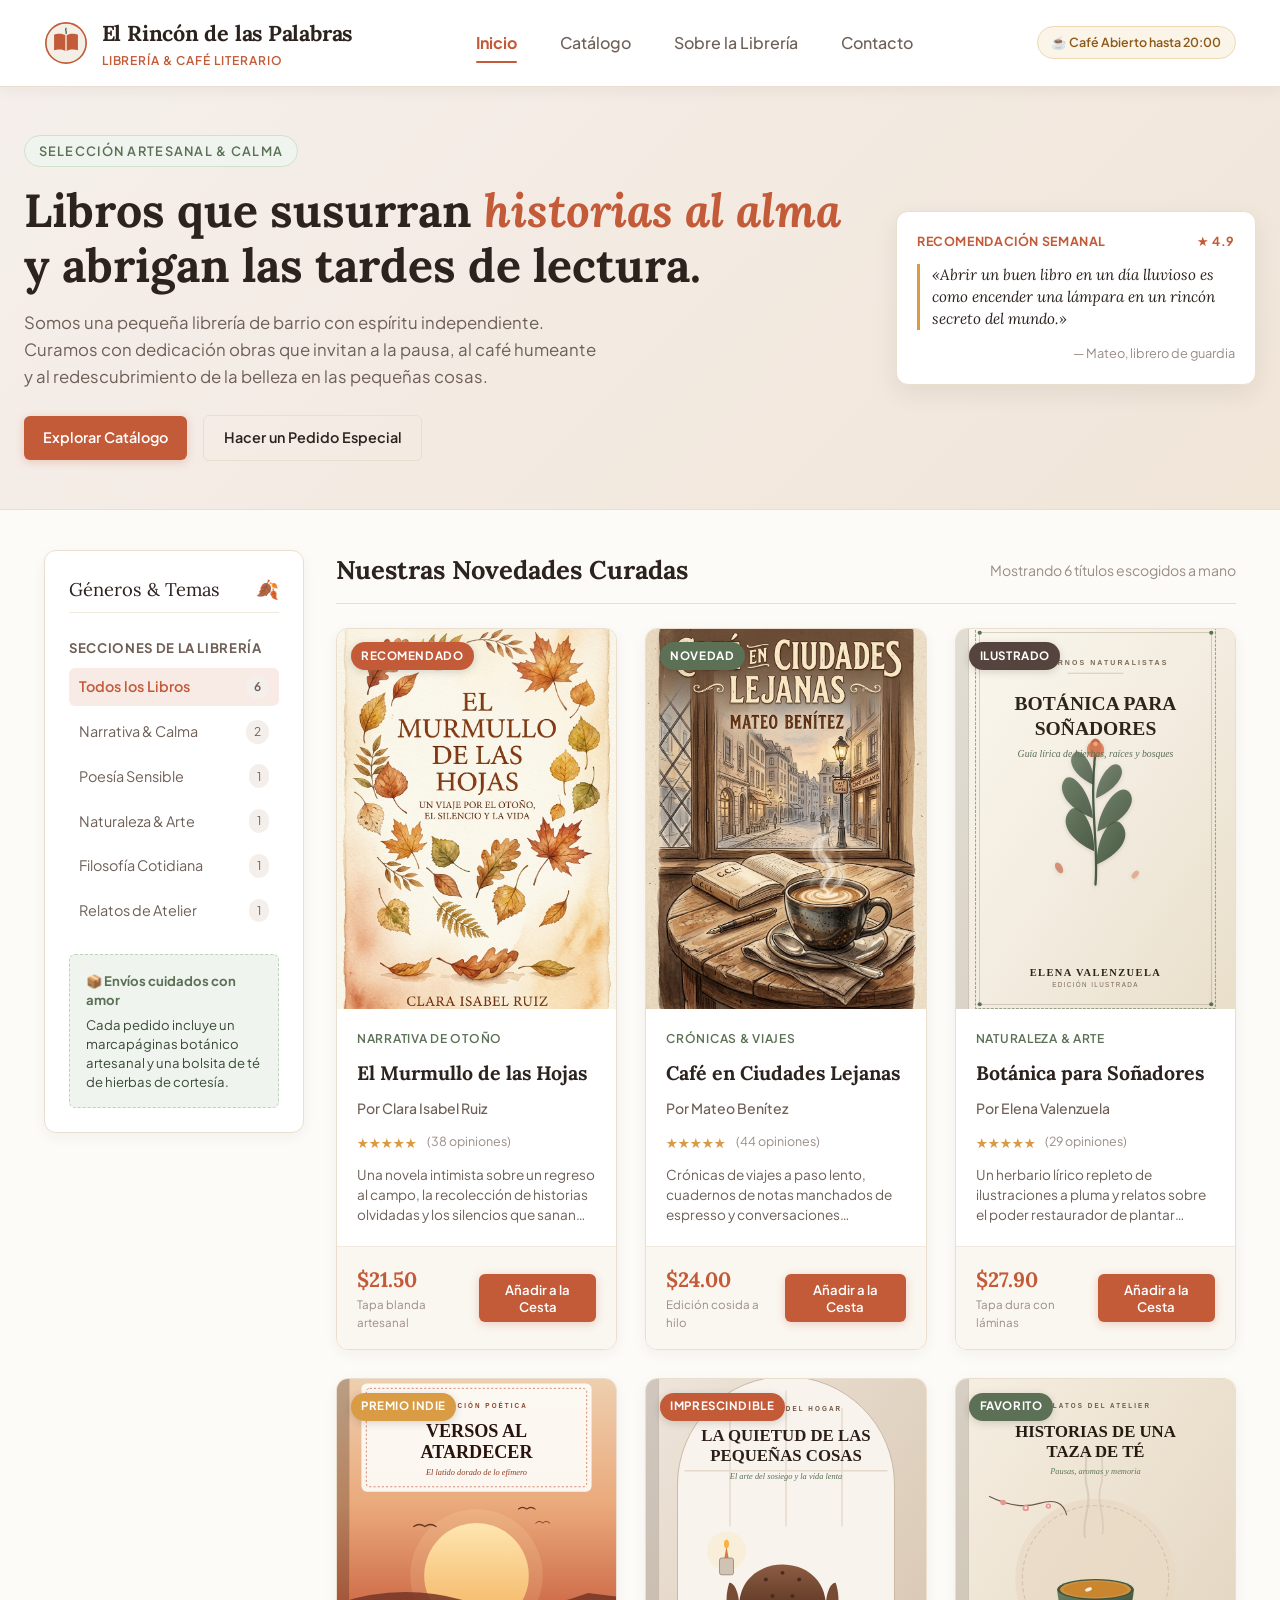
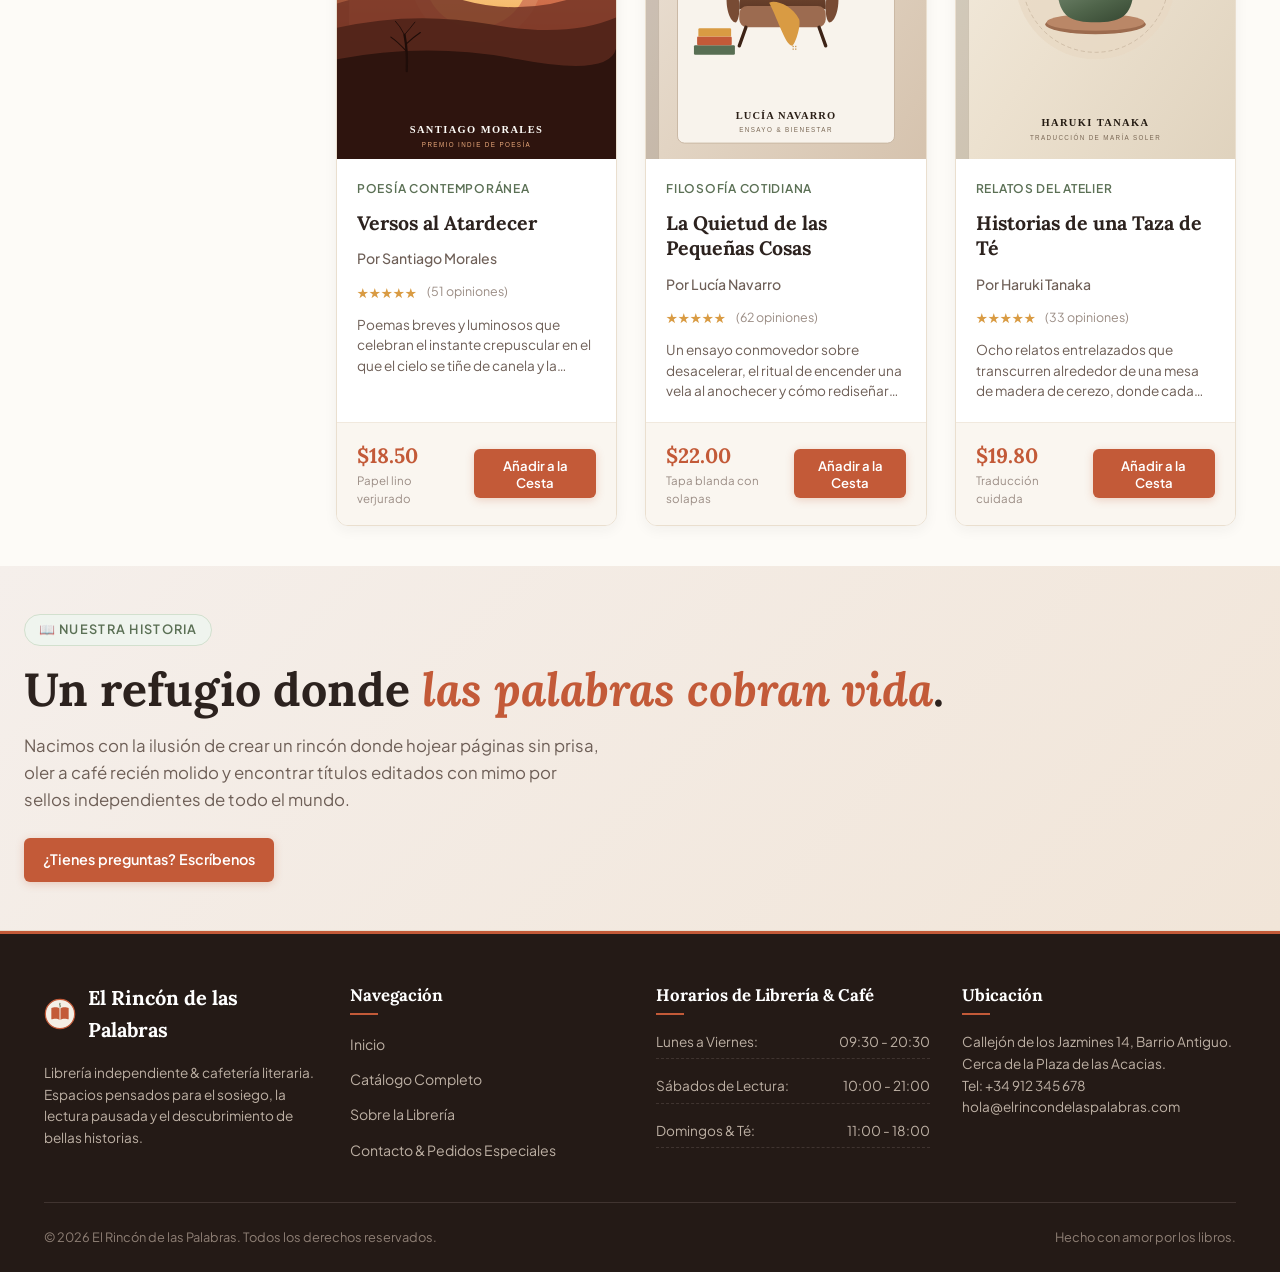
==== index.html @ 1cf329bc "Fix imagen libro-quietud-cosas, navbar responsive y line-clamp" ====
<!DOCTYPE html>
<html lang="es">

<head>
  <meta charset="UTF-8">
  <meta name="viewport" content="width=device-width, initial-scale=1.0">
  <meta name="description"
    content="El Rincón de las Palabras - Librería online independiente con temática acogedora (cozy). Catálogo curado de narrativa, poesía, botánica y libros que abrazan el alma.">
  <title>El Rincón de las Palabras | Librería Online Independiente &amp; Acogedora</title>
  <link rel="stylesheet" href="css/styles.css">
</head>

<body>

  <!-- Encabezado Principal & Navegación -->
  <header class="site-header">
    <div class="header-container">
      <a href="index.html" class="brand-link" id="brand-home-link">
        <img src="img/logo-bookstore.svg" alt="Logotipo El Rincón de las Palabras" class="brand-logo" width="44"
          height="44">
        <div class="brand-info">
          <span class="brand-title">El Rincón de las Palabras</span>
          <span class="brand-tagline">Librería &amp; Café Literario</span>
        </div>
      </a>

      <nav class="main-navigation" aria-label="Navegación principal">
        <ul class="nav-links">
          <li class="nav-item"><a href="index.html" class="active" id="nav-inicio">Inicio</a></li>
          <li class="nav-item"><a href="#catalogo" id="nav-catalogo">Catálogo</a></li>
          <li class="nav-item"><a href="#sobre-nosotros" id="nav-sobre-nosotros">Sobre la Librería</a></li>
          <li class="nav-item"><a href="pages/contacto.html" id="nav-contacto">Contacto</a></li>
        </ul>
      </nav>

      <div class="header-actions">
        <span class="badge-cafe">
          ☕ Café Abierto hasta 20:00
        </span>
      </div>
    </div>
  </header>

  <!-- Banner Hero de Bienvenida -->
  <section class="hero-banner" aria-labelledby="hero-title">
    <div class="hero-container">
      <div class="hero-text-block">
        <span class="hero-badge"> Selección Artesanal &amp; Calma</span>
        <h1 class="hero-heading" id="hero-title">Libros que susurran <em>historias al alma</em> y abrigan las tardes de
          lectura.</h1>
        <p class="hero-description">
          Somos una pequeña librería de barrio con espíritu independiente. Curamos con dedicación obras que invitan a la
          pausa, al café humeante y al redescubrimiento de la belleza en las pequeñas cosas.
        </p>
        <div class="hero-cta-group">
          <a href="#catalogo" class="btn-primary" id="btn-explorar-catalogo">Explorar Catálogo</a>
          <a href="pages/contacto.html" class="btn-secondary" id="btn-pedidos-especiales">Hacer un Pedido Especial</a>
        </div>
      </div>

      <div class="hero-spotlight">
        <div class="spotlight-header">
          <span>Recomendación Semanal</span>
          <span>★ 4.9</span>
        </div>
        <blockquote class="spotlight-quote">
          «Abrir un buen libro en un día lluvioso es como encender una lámpara en un rincón secreto del mundo.»
        </blockquote>
        <span class="spotlight-author">— Mateo, librero de guardia</span>
      </div>
    </div>
  </section>

  <!-- Contenedor Principal: Filtros y Catálogo -->
  <main class="main-layout" id="catalogo">

    <!-- Barra Lateral de Categorías y Filtros Semánticos -->
    <aside class="filters-sidebar" aria-label="Filtros del catálogo">
      <div class="sidebar-title">
        <span>Géneros &amp; Temas</span>
        <span>🍂</span>
      </div>

      <div class="filter-group">
        <span class="filter-label">Secciones de la Librería</span>
        <ul class="filter-list">
          <li class="filter-item active">
            <span>Todos los Libros</span>
            <span class="filter-count">6</span>
          </li>
          <li class="filter-item">
            <span>Narrativa &amp; Calma</span>
            <span class="filter-count">2</span>
          </li>
          <li class="filter-item">
            <span>Poesía Sensible</span>
            <span class="filter-count">1</span>
          </li>
          <li class="filter-item">
            <span>Naturaleza &amp; Arte</span>
            <span class="filter-count">1</span>
          </li>
          <li class="filter-item">
            <span>Filosofía Cotidiana</span>
            <span class="filter-count">1</span>
          </li>
          <li class="filter-item">
            <span>Relatos de Atelier</span>
            <span class="filter-count">1</span>
          </li>
        </ul>
      </div>

      <div class="sidebar-cozy-note">
        <strong>📦 Envíos cuidados con amor</strong>
        <span>Cada pedido incluye un marcapáginas botánico artesanal y una bolsita de té de hierbas de cortesía.</span>
      </div>
    </aside>

    <!-- Sección del Catálogo de Libros -->
    <section class="catalog-section" aria-labelledby="catalog-heading">
      <div class="catalog-header">
        <h2 class="catalog-title" id="catalog-heading">
          Nuestras Novedades Curadas
        </h2>
        <span class="catalog-stats">Mostrando 6 títulos escogidos a mano</span>
      </div>

      <!-- Tarjetas de Libros Flexbox -->
      <div class="books-container">

        <!-- Libro 1: El Murmullo de las Hojas -->
        <article class="book-card" id="book-murmullo-hojas">
          <div class="book-cover-wrapper">
            <img src="img/libro-murmullo-hojas.jpg"
              alt="Portada del libro El Murmullo de las Hojas con hojas otoñales en acuarela" class="book-cover-img"
              width="400" height="600" loading="lazy">
            <span class="book-badge badge-featured">Recomendado</span>
          </div>
          <div class="book-card-body">
            <span class="book-genre">Narrativa de Otoño</span>
            <h3 class="book-title">El Murmullo de las Hojas</h3>
            <p class="book-author">Por Clara Isabel Ruiz</p>
            <div class="book-rating" aria-label="Calificación 5 de 5 estrellas">
              <span>★★★★★</span>
              <span class="book-reviews">(38 opiniones)</span>
            </div>
            <p class="book-synopsis">
              Una novela intimista sobre un regreso al campo, la recolección de historias olvidadas y los silencios que
              sanan bajo las arboledas doradas de octubre.
            </p>
          </div>
          <div class="book-card-footer">
            <div class="book-price-block">
              <span class="book-price">$21.50</span>
              <span class="book-price-format">Tapa blanda artesanal</span>
            </div>
            <button type="button" class="btn-primary btn-sm" id="btn-add-murmullo">Añadir a la Cesta</button>
          </div>
        </article>

        <!-- Libro 2: Café en Ciudades Lejanas -->
        <article class="book-card" id="book-cafe-ciudades">
          <div class="book-cover-wrapper">
            <img src="img/libro-cafe-ciudades.jpg"
              alt="Portada del libro Café en Ciudades Lejanas con taza humeante y calle empedrada"
              class="book-cover-img" width="400" height="600" loading="lazy">
            <span class="book-badge badge-indie">Novedad</span>
          </div>
          <div class="book-card-body">
            <span class="book-genre">Crónicas &amp; Viajes</span>
            <h3 class="book-title">Café en Ciudades Lejanas</h3>
            <p class="book-author">Por Mateo Benítez</p>
            <div class="book-rating" aria-label="Calificación 5 de 5 estrellas">
              <span>★★★★★</span>
              <span class="book-reviews">(44 opiniones)</span>
            </div>
            <p class="book-synopsis">
              Crónicas de viajes a paso lento, cuadernos de notas manchados de espresso y conversaciones inolvidables en
              bistrós de adoquines desgastados.
            </p>
          </div>
          <div class="book-card-footer">
            <div class="book-price-block">
              <span class="book-price">$24.00</span>
              <span class="book-price-format">Edición cosida a hilo</span>
            </div>
            <button type="button" class="btn-primary btn-sm" id="btn-add-cafe">Añadir a la Cesta</button>
          </div>
        </article>

        <!-- Libro 3: Botánica para Soñadores -->
        <article class="book-card" id="book-botanica-sonadores">
          <div class="book-cover-wrapper">
            <img src="img/libro-botanica-sonadores.svg"
              alt="Portada botánica ilustrada con ramas, flores prensadas y marco delicado" class="book-cover-img"
              width="400" height="600" loading="lazy">
            <span class="book-badge badge-classic">Ilustrado</span>
          </div>
          <div class="book-card-body">
            <span class="book-genre">Naturaleza &amp; Arte</span>
            <h3 class="book-title">Botánica para Soñadores</h3>
            <p class="book-author">Por Elena Valenzuela</p>
            <div class="book-rating" aria-label="Calificación 5 de 5 estrellas">
              <span>★★★★★</span>
              <span class="book-reviews">(29 opiniones)</span>
            </div>
            <p class="book-synopsis">
              Un herbario lírico repleto de ilustraciones a pluma y relatos sobre el poder restaurador de plantar
              semillas y pasear por bosques antiguos.
            </p>
          </div>
          <div class="book-card-footer">
            <div class="book-price-block">
              <span class="book-price">$27.90</span>
              <span class="book-price-format">Tapa dura con láminas</span>
            </div>
            <button type="button" class="btn-primary btn-sm" id="btn-add-botanica">Añadir a la Cesta</button>
          </div>
        </article>

        <!-- Libro 4: Versos al Atardecer -->
        <article class="book-card" id="book-versos-atardecer">
          <div class="book-cover-wrapper">
            <img src="img/libro-versos-atardecer.svg"
              alt="Portada poética con puesta de sol en tonos terracota y colinas minimalistas" class="book-cover-img"
              width="400" height="600" loading="lazy">
            <span class="book-badge badge-award">Premio Indie</span>
          </div>
          <div class="book-card-body">
            <span class="book-genre">Poesía Contemporánea</span>
            <h3 class="book-title">Versos al Atardecer</h3>
            <p class="book-author">Por Santiago Morales</p>
            <div class="book-rating" aria-label="Calificación 5 de 5 estrellas">
              <span>★★★★★</span>
              <span class="book-reviews">(51 opiniones)</span>
            </div>
            <p class="book-synopsis">
              Poemas breves y luminosos que celebran el instante crepuscular en el que el cielo se tiñe de canela y la
              mente encuentra quietud.
            </p>
          </div>
          <div class="book-card-footer">
            <div class="book-price-block">
              <span class="book-price">$18.50</span>
              <span class="book-price-format">Papel lino verjurado</span>
            </div>
            <button type="button" class="btn-primary btn-sm" id="btn-add-versos">Añadir a la Cesta</button>
          </div>
        </article>

        <!-- Libro 5: La Quietud de las Pequeñas Cosas -->
        <article class="book-card" id="book-quietud-cosas">
          <div class="book-cover-wrapper">
            <img src="img/libro-quietud-cosas.svg"
              alt="Portada acogedora con sillón de lectura, manta cálida y pila de libros" class="book-cover-img"
              width="400" height="600" loading="lazy">
            <span class="book-badge badge-featured">Imprescindible</span>
          </div>
          <div class="book-card-body">
            <span class="book-genre">Filosofía Cotidiana</span>
            <h3 class="book-title">La Quietud de las Pequeñas Cosas</h3>
            <p class="book-author">Por Lucía Navarro</p>
            <div class="book-rating" aria-label="Calificación 5 de 5 estrellas">
              <span>★★★★★</span>
              <span class="book-reviews">(62 opiniones)</span>
            </div>
            <p class="book-synopsis">
              Un ensayo conmovedor sobre desacelerar, el ritual de encender una vela al anochecer y cómo rediseñar
              nuestro espacio para vivir con mayor presencia.
            </p>
          </div>
          <div class="book-card-footer">
            <div class="book-price-block">
              <span class="book-price">$22.00</span>
              <span class="book-price-format">Tapa blanda con solapas</span>
            </div>
            <button type="button" class="btn-primary btn-sm" id="btn-add-quietud">Añadir a la Cesta</button>
          </div>
        </article>

        <!-- Libro 6: Historias de una Taza de Té -->
        <article class="book-card" id="book-historias-te">
          <div class="book-cover-wrapper">
            <img src="img/libro-historias-te.svg"
              alt="Portada con taza de té artesanal de cerámica verde y flores de cerezo" class="book-cover-img"
              width="400" height="600" loading="lazy">
            <span class="book-badge badge-indie">Favorito</span>
          </div>
          <div class="book-card-body">
            <span class="book-genre">Relatos del Atelier</span>
            <h3 class="book-title">Historias de una Taza de Té</h3>
            <p class="book-author">Por Haruki Tanaka</p>
            <div class="book-rating" aria-label="Calificación 5 de 5 estrellas">
              <span>★★★★★</span>
              <span class="book-reviews">(33 opiniones)</span>
            </div>
            <p class="book-synopsis">
              Ocho relatos entrelazados que transcurren alrededor de una mesa de madera de cerezo, donde cada aroma de
              infusión despierta una memoria oculta.
            </p>
          </div>
          <div class="book-card-footer">
            <div class="book-price-block">
              <span class="book-price">$19.80</span>
              <span class="book-price-format">Traducción cuidada</span>
            </div>
            <button type="button" class="btn-primary btn-sm" id="btn-add-te">Añadir a la Cesta</button>
          </div>
        </article>

      </div>
    </section>
  </main>

  <!-- Sección Sobre Nosotros / Alma de la Librería -->
  <section class="hero-banner" id="sobre-nosotros" aria-labelledby="about-heading">
    <div class="hero-container">
      <div class="hero-text-block">
        <span class="hero-badge">📖 Nuestra Historia</span>
        <h2 class="hero-heading" id="about-heading">Un refugio donde <em>las palabras cobran vida</em>.</h2>
        <p class="hero-description">
          Nacimos con la ilusión de crear un rincón donde hojear páginas sin prisa, oler a café recién molido y
          encontrar títulos editados con mimo por sellos independientes de todo el mundo.
        </p>
        <div class="hero-cta-group">
          <a href="pages/contacto.html" class="btn-primary" id="btn-about-contact">¿Tienes preguntas? Escríbenos</a>
        </div>
      </div>
    </div>
  </section>

  <!-- Pie de Página Semántico (Flexbox) -->
  <footer class="site-footer">
    <div class="footer-container">
      <div class="footer-columns">

        <!-- Columna 1: Identidad -->
        <div class="footer-col">
          <div class="footer-brand">
            <img src="img/logo-bookstore.svg" alt="Logo de la librería" width="32" height="32">
            <span class="footer-brand-title">El Rincón de las Palabras</span>
          </div>
          <p class="footer-description">
            Librería independiente &amp; cafetería literaria. Espacios pensados para el sosiego, la lectura pausada y el
            descubrimiento de bellas historias.
          </p>
        </div>

        <!-- Columna 2: Enlaces Rápidos -->
        <div class="footer-col">
          <h4 class="footer-col-title">Navegación</h4>
          <ul class="footer-links">
            <li><a href="index.html">Inicio</a></li>
            <li><a href="#catalogo">Catálogo Completo</a></li>
            <li><a href="#sobre-nosotros">Sobre la Librería</a></li>
            <li><a href="pages/contacto.html">Contacto &amp; Pedidos Especiales</a></li>
          </ul>
        </div>

        <!-- Columna 3: Horarios de Visita -->
        <div class="footer-col">
          <h4 class="footer-col-title">Horarios de Librería &amp; Café</h4>
          <div class="footer-hours-item">
            <span>Lunes a Viernes:</span>
            <span>09:30 - 20:30</span>
          </div>
          <div class="footer-hours-item">
            <span>Sábados de Lectura:</span>
            <span>10:00 - 21:00</span>
          </div>
          <div class="footer-hours-item">
            <span>Domingos &amp; Té:</span>
            <span>11:00 - 18:00</span>
          </div>
        </div>

        <!-- Columna 4: Encuéntranos -->
        <div class="footer-col">
          <h4 class="footer-col-title">Ubicación</h4>
          <p class="footer-description">
            Callejón de los Jazmines 14, Barrio Antiguo.<br>
            Cerca de la Plaza de las Acacias.<br>
            Tel: +34 912 345 678<br>
            hola@elrincondelaspalabras.com
          </p>
        </div>

      </div>

      <div class="footer-bottom">
        <p>&copy; 2026 El Rincón de las Palabras. Todos los derechos reservados.</p>
        <p>Hecho con amor por los libros.</p>
      </div>
    </div>
  </footer>

</body>

</html>
---- css/styles.css ----
/* ==========================================================================
   Book Store - "El Rincón de las Palabras"
   Theme: Cozy & Indie Style
   External Main Stylesheet (Strict Flexbox Architecture)
   ========================================================================== */

/* --------------------------------------------------------------------------
   1. Google Fonts Import & CSS Variables (Design Tokens)
   -------------------------------------------------------------------------- */
@import url('https://fonts.googleapis.com/css2?family=Lora:ital,wght@0,400..700;1,400..700&family=Plus+Jakarta+Sans:ital,wght@0,300..800;1,300..800&display=swap');

:root {
  /* Cozy Color Palette */
  --bg-parchment: #FDFBF7;
  --bg-cream: #F5EFEB;
  --bg-surface: #FFFFFF;
  --bg-card-hover: #FCFAF6;
  
  /* Text & Inks */
  --text-main: #2C221E;
  --text-muted: #6E5F57;
  --text-light: #9B8D85;

  /* Accent Colors */
  --accent-terracotta: #C35A38;
  --accent-terracotta-hover: #A84729;
  --accent-terracotta-light: #F8EBE6;

  --accent-olive: #5B7055;
  --accent-olive-hover: #475842;
  --accent-olive-light: #EFF4EE;

  --accent-amber: #D99B43;
  --accent-amber-light: #FBF4E8;

  --border-warm: #EADFCF;
  --border-warm-subtle: #F1E9DE;

  /* Typography */
  --font-serif: 'Lora', Georgia, serif;
  --font-sans: 'Plus Jakarta Sans', -apple-system, BlinkMacSystemFont, sans-serif;

  /* Shadows & Elevations */
  --shadow-subtle: 0 4px 14px rgba(44, 34, 30, 0.05);
  --shadow-medium: 0 8px 24px rgba(44, 34, 30, 0.08);
  --shadow-hover: 0 14px 32px rgba(44, 34, 30, 0.12);

  /* Transitions */
  --transition-smooth: all 0.25s cubic-bezier(0.16, 1, 0.3, 1);

  /* Radii */
  --radius-sm: 6px;
  --radius-md: 12px;
  --radius-lg: 18px;
  --radius-full: 9999px;
}

/* --------------------------------------------------------------------------
   2. Modern Reset & Base Rules
   -------------------------------------------------------------------------- */
*,
*::before,
*::after {
  box-sizing: border-box;
  margin: 0;
  padding: 0;
}

html {
  font-size: 16px;
  scroll-behavior: smooth;
}

body {
  font-family: var(--font-sans);
  color: var(--text-main);
  background-color: var(--bg-parchment);
  line-height: 1.6;
  min-height: 100vh;
  display: flex;
  flex-direction: column;
  overflow-x: hidden;
  -webkit-font-smoothing: antialiased;
}

img {
  max-width: 100%;
  height: auto;
  display: block;
}

a {
  color: inherit;
  text-decoration: none;
  transition: var(--transition-smooth);
}

button, input, textarea, select {
  font-family: inherit;
  font-size: 1rem;
  color: inherit;
}

ul, ol {
  list-style: none;
}

/* --------------------------------------------------------------------------
   3. Header & Navigation (Flexbox)
   -------------------------------------------------------------------------- */
.site-header {
  background-color: var(--bg-surface);
  border-bottom: 1px solid var(--border-warm);
  position: sticky;
  top: 0;
  z-index: 100;
  box-shadow: var(--shadow-subtle);
}

.header-container {
  max-width: 1240px;
  margin: 0 auto;
  padding: 1rem 1.5rem;
  display: flex;
  justify-content: space-between;
  align-items: center;
  flex-wrap: wrap;
  gap: 1rem;
}

.brand-link {
  display: flex;
  align-items: center;
  gap: 0.85rem;
}

.brand-logo {
  width: 44px;
  height: 44px;
  flex-shrink: 0;
}

.brand-info {
  display: flex;
  flex-direction: column;
}

.brand-title {
  font-family: var(--font-serif);
  font-size: 1.35rem;
  font-weight: 700;
  color: var(--text-main);
  letter-spacing: -0.01em;
}

.brand-tagline {
  font-size: 0.75rem;
  color: var(--accent-terracotta);
  font-weight: 600;
  letter-spacing: 0.08em;
  text-transform: uppercase;
}

.main-navigation {
  display: flex;
  align-items: center;
}

.nav-links {
  display: flex;
  align-items: center;
  gap: 1.5rem;
  flex-wrap: wrap;
}

.nav-item a {
  font-weight: 500;
  color: var(--text-muted);
  padding: 0.4rem 0.6rem;
  border-radius: var(--radius-sm);
  position: relative;
}

.nav-item a:hover {
  color: var(--accent-terracotta);
}

.nav-item a.active {
  color: var(--accent-terracotta);
  font-weight: 700;
}

.nav-item a.active::after {
  content: '';
  position: absolute;
  bottom: -4px;
  left: 0.6rem;
  right: 0.6rem;
  height: 2px;
  background-color: var(--accent-terracotta);
  border-radius: 2px;
}

.header-actions {
  display: flex;
  align-items: center;
  gap: 0.75rem;
}

.badge-cafe {
  display: inline-flex;
  align-items: center;
  gap: 0.4rem;
  font-size: 0.78rem;
  font-weight: 600;
  padding: 0.35rem 0.85rem;
  background-color: var(--accent-amber-light);
  color: #8C5919;
  border: 1px solid #EED7B3;
  border-radius: var(--radius-full);
}

.nav-label-short {
  display: none;
}

.badge-text-short {
  display: none;
}

/* --------------------------------------------------------------------------
   4. Hero / Welcome Banner (Flexbox)
   -------------------------------------------------------------------------- */
.hero-banner {
  background: linear-gradient(135deg, var(--bg-cream) 0%, #F1E5D8 100%);
  border-bottom: 1px solid var(--border-warm);
  padding: 3rem 1.5rem;
}

.hero-container {
  max-width: 1240px;
  margin: 0 auto;
  display: flex;
  justify-content: space-between;
  align-items: center;
  gap: 2.5rem;
  flex-wrap: wrap;
}

.hero-text-block {
  flex: 1 1 500px;
  display: flex;
  flex-direction: column;
  gap: 1rem;
}

.hero-badge {
  display: inline-flex;
  align-items: center;
  gap: 0.5rem;
  font-size: 0.8rem;
  font-weight: 600;
  text-transform: uppercase;
  letter-spacing: 0.1em;
  color: var(--accent-olive);
  background-color: var(--accent-olive-light);
  border: 1px solid #D2E0CE;
  padding: 0.3rem 0.85rem;
  border-radius: var(--radius-full);
  align-self: flex-start;
}

.hero-heading {
  font-family: var(--font-serif);
  font-size: clamp(2rem, 4vw, 2.9rem);
  font-weight: 700;
  line-height: 1.2;
  color: var(--text-main);
}

.hero-heading em {
  font-style: italic;
  color: var(--accent-terracotta);
}

.hero-description {
  font-size: 1.05rem;
  color: var(--text-muted);
  max-width: 580px;
}

.hero-cta-group {
  display: flex;
  align-items: center;
  gap: 1rem;
  margin-top: 0.5rem;
  flex-wrap: wrap;
}

.hero-spotlight {
  flex: 0 1 360px;
  background-color: var(--bg-surface);
  border: 1px solid var(--border-warm);
  border-radius: var(--radius-md);
  padding: 1.25rem;
  box-shadow: var(--shadow-medium);
  display: flex;
  flex-direction: column;
  gap: 0.8rem;
}

.spotlight-header {
  display: flex;
  align-items: center;
  justify-content: space-between;
  font-size: 0.78rem;
  font-weight: 700;
  color: var(--accent-terracotta);
  text-transform: uppercase;
  letter-spacing: 0.05em;
}

.spotlight-quote {
  font-family: var(--font-serif);
  font-style: italic;
  font-size: 0.95rem;
  color: var(--text-main);
  line-height: 1.45;
  border-left: 3px solid var(--accent-amber);
  padding-left: 0.75rem;
}

.spotlight-author {
  font-size: 0.8rem;
  color: var(--text-light);
  align-self: flex-end;
}

/* --------------------------------------------------------------------------
   5. Main Layout & Catalog (Flexbox)
   -------------------------------------------------------------------------- */
.main-layout {
  max-width: 1240px;
  width: 100%;
  margin: 0 auto;
  padding: 2.5rem 1.5rem;
  display: flex;
  gap: 2rem;
  align-items: flex-start;
  flex: 1 0 auto;
}

/* Sidebar Filters */
.filters-sidebar {
  flex: 0 0 260px;
  background-color: var(--bg-surface);
  border: 1px solid var(--border-warm);
  border-radius: var(--radius-md);
  padding: 1.5rem;
  box-shadow: var(--shadow-subtle);
  display: flex;
  flex-direction: column;
  gap: 1.5rem;
}

.sidebar-title {
  font-family: var(--font-serif);
  font-size: 1.15rem;
  color: var(--text-main);
  padding-bottom: 0.5rem;
  border-bottom: 1px solid var(--border-warm-subtle);
  display: flex;
  align-items: center;
  justify-content: space-between;
}

.filter-group {
  display: flex;
  flex-direction: column;
  gap: 0.6rem;
}

.filter-label {
  font-size: 0.82rem;
  font-weight: 700;
  text-transform: uppercase;
  letter-spacing: 0.05em;
  color: var(--text-muted);
}

.filter-list {
  display: flex;
  flex-direction: column;
  gap: 0.4rem;
}

.filter-item {
  display: flex;
  align-items: center;
  justify-content: space-between;
  padding: 0.45rem 0.6rem;
  border-radius: var(--radius-sm);
  font-size: 0.9rem;
  color: var(--text-muted);
  cursor: pointer;
  transition: var(--transition-smooth);
}

.filter-item:hover {
  background-color: var(--accent-terracotta-light);
  color: var(--accent-terracotta);
}

.filter-item.active {
  background-color: var(--accent-terracotta-light);
  color: var(--accent-terracotta);
  font-weight: 600;
}

.filter-count {
  font-size: 0.75rem;
  background-color: var(--bg-cream);
  padding: 0.15rem 0.5rem;
  border-radius: var(--radius-full);
  color: var(--text-muted);
}

.sidebar-cozy-note {
  background-color: var(--accent-olive-light);
  border: 1px dashed #BFD3BC;
  border-radius: var(--radius-sm);
  padding: 1rem;
  font-size: 0.82rem;
  color: #384A35;
  line-height: 1.45;
  display: flex;
  flex-direction: column;
  gap: 0.4rem;
}

.sidebar-cozy-note strong {
  color: var(--accent-olive);
}

/* Catalog Section */
.catalog-section {
  flex: 1 1 auto;
  display: flex;
  flex-direction: column;
  gap: 1.5rem;
  min-width: 0;
}

.catalog-header {
  display: flex;
  justify-content: space-between;
  align-items: center;
  flex-wrap: wrap;
  gap: 1rem;
  padding-bottom: 0.75rem;
  border-bottom: 1px solid var(--border-warm);
}

.catalog-title {
  font-family: var(--font-serif);
  font-size: 1.6rem;
  color: var(--text-main);
  display: flex;
  align-items: center;
  gap: 0.5rem;
}

.catalog-stats {
  font-size: 0.88rem;
  color: var(--text-light);
}

/* Products Flexbox Grid */
.books-container {
  display: flex;
  flex-wrap: wrap;
  gap: 1.75rem;
  justify-content: flex-start;
}

/* Book Card Component */
.book-card {
  flex: 1 1 280px;
  max-width: 380px;
  background-color: var(--bg-surface);
  border: 1px solid var(--border-warm);
  border-radius: var(--radius-md);
  box-shadow: var(--shadow-subtle);
  overflow: hidden;
  display: flex;
  flex-direction: column;
  transition: var(--transition-smooth);
}

.book-card:hover {
  transform: translateY(-5px);
  box-shadow: var(--shadow-hover);
  border-color: #DCCBB6;
}

.book-cover-wrapper {
  position: relative;
  background-color: var(--bg-cream);
  height: 380px;
  overflow: hidden;
  display: flex;
  align-items: center;
  justify-content: center;
}

.book-cover-img {
  width: 100%;
  height: 100%;
  object-fit: cover;
  transition: transform 0.4s ease;
}

.book-card:hover .book-cover-img {
  transform: scale(1.03);
}

.book-badge {
  position: absolute;
  top: 0.85rem;
  left: 0.85rem;
  font-size: 0.72rem;
  font-weight: 700;
  text-transform: uppercase;
  letter-spacing: 0.05em;
  padding: 0.3rem 0.65rem;
  border-radius: var(--radius-full);
  box-shadow: 0 2px 8px rgba(0, 0, 0, 0.15);
}

.badge-featured {
  background-color: var(--accent-terracotta);
  color: #FFFFFF;
}

.badge-indie {
  background-color: var(--accent-olive);
  color: #FFFFFF;
}

.badge-award {
  background-color: var(--accent-amber);
  color: #FFFFFF;
}

.badge-classic {
  background-color: #55443D;
  color: #FFFFFF;
}

.book-card-body {
  padding: 1.25rem;
  display: flex;
  flex-direction: column;
  gap: 0.75rem;
  flex: 1 0 auto;
}

.book-genre {
  font-size: 0.75rem;
  font-weight: 600;
  text-transform: uppercase;
  letter-spacing: 0.06em;
  color: var(--accent-olive);
}

.book-title {
  font-family: var(--font-serif);
  font-size: 1.22rem;
  font-weight: 700;
  color: var(--text-main);
  line-height: 1.3;
}

.book-author {
  font-size: 0.88rem;
  color: var(--text-muted);
  font-weight: 500;
}

.book-synopsis {
  font-size: 0.85rem;
  color: var(--text-muted);
  line-height: 1.5;
  display: -webkit-box;
  -webkit-line-clamp: 3;
  line-clamp: 3;
  -webkit-box-orient: vertical;
  overflow: hidden;
}

.book-rating {
  display: flex;
  align-items: center;
  gap: 0.35rem;
  font-size: 0.82rem;
  color: var(--accent-amber);
}

.book-reviews {
  color: var(--text-light);
  font-size: 0.78rem;
  margin-left: 0.25rem;
}

.book-card-footer {
  padding: 1rem 1.25rem;
  background-color: #FAF6F0;
  border-top: 1px solid var(--border-warm-subtle);
  display: flex;
  justify-content: space-between;
  align-items: center;
  gap: 1rem;
}

.book-price-block {
  display: flex;
  flex-direction: column;
}

.book-price {
  font-family: var(--font-serif);
  font-size: 1.3rem;
  font-weight: 700;
  color: var(--accent-terracotta);
}

.book-price-format {
  font-size: 0.72rem;
  color: var(--text-light);
}

/* --------------------------------------------------------------------------
   6. Buttons & Interactive Controls
   -------------------------------------------------------------------------- */
.btn-primary {
  display: inline-flex;
  align-items: center;
  justify-content: center;
  gap: 0.5rem;
  background-color: var(--accent-terracotta);
  color: #FFFFFF;
  border: none;
  padding: 0.65rem 1.2rem;
  border-radius: var(--radius-sm);
  font-weight: 600;
  font-size: 0.9rem;
  cursor: pointer;
  transition: var(--transition-smooth);
  box-shadow: 0 2px 8px rgba(195, 90, 56, 0.25);
}

.btn-primary:hover {
  background-color: var(--accent-terracotta-hover);
  transform: translateY(-2px);
  box-shadow: 0 4px 12px rgba(195, 90, 56, 0.35);
}

.btn-primary:focus-visible {
  outline: none;
  box-shadow: 0 0 0 3px rgba(195, 90, 56, 0.4);
}

.btn-secondary {
  display: inline-flex;
  align-items: center;
  justify-content: center;
  gap: 0.5rem;
  background-color: transparent;
  color: var(--text-main);
  border: 1px solid var(--border-warm);
  padding: 0.65rem 1.2rem;
  border-radius: var(--radius-sm);
  font-weight: 600;
  font-size: 0.9rem;
  cursor: pointer;
  transition: var(--transition-smooth);
}

.btn-secondary:hover {
  background-color: var(--bg-cream);
  border-color: #DCCBB6;
  color: var(--accent-terracotta);
}

.btn-sm {
  padding: 0.45rem 0.85rem;
  font-size: 0.82rem;
}

/* --------------------------------------------------------------------------
   7. Contact Page Layout & Formspree Form (Flexbox)
   -------------------------------------------------------------------------- */
.contact-hero {
  background: linear-gradient(135deg, var(--bg-cream) 0%, #EFE5D8 100%);
  border-bottom: 1px solid var(--border-warm);
  padding: 2.5rem 1.5rem;
  text-align: center;
}

.contact-hero-container {
  max-width: 800px;
  margin: 0 auto;
  display: flex;
  flex-direction: column;
  align-items: center;
  gap: 0.75rem;
}

.contact-hero-heading {
  font-family: var(--font-serif);
  font-size: clamp(2rem, 3.5vw, 2.6rem);
  color: var(--text-main);
}

.contact-hero-subtitle {
  font-size: 1.05rem;
  color: var(--text-muted);
  max-width: 600px;
}

.contact-main {
  max-width: 1080px;
  width: 100%;
  margin: 0 auto;
  padding: 3rem 1.5rem;
  display: flex;
  gap: 2.5rem;
  align-items: flex-start;
  flex-wrap: wrap;
  flex: 1 0 auto;
}

.contact-card-info {
  flex: 1 1 320px;
  background-color: var(--bg-surface);
  border: 1px solid var(--border-warm);
  border-radius: var(--radius-md);
  padding: 2rem;
  box-shadow: var(--shadow-subtle);
  display: flex;
  flex-direction: column;
  gap: 1.75rem;
}

.contact-card-title {
  font-family: var(--font-serif);
  font-size: 1.4rem;
  color: var(--text-main);
  border-bottom: 1px solid var(--border-warm-subtle);
  padding-bottom: 0.75rem;
}

.contact-detail-group {
  display: flex;
  flex-direction: column;
  gap: 1.2rem;
}

.contact-item {
  display: flex;
  align-items: flex-start;
  gap: 0.85rem;
}

.contact-icon {
  width: 24px;
  height: 24px;
  color: var(--accent-terracotta);
  flex-shrink: 0;
  margin-top: 0.15rem;
}

.contact-item-text {
  display: flex;
  flex-direction: column;
}

.contact-item-title {
  font-size: 0.82rem;
  font-weight: 700;
  text-transform: uppercase;
  letter-spacing: 0.04em;
  color: var(--text-muted);
}

.contact-item-value {
  font-size: 0.95rem;
  color: var(--text-main);
}

.contact-form-wrapper {
  flex: 1 1 450px;
  background-color: var(--bg-surface);
  border: 1px solid var(--border-warm);
  border-radius: var(--radius-md);
  padding: 2.25rem;
  box-shadow: var(--shadow-medium);
}

.contact-form {
  display: flex;
  flex-direction: column;
  gap: 1.35rem;
}

.form-group {
  display: flex;
  flex-direction: column;
  gap: 0.45rem;
}

.form-row {
  display: flex;
  gap: 1rem;
  flex-wrap: wrap;
}

.form-row .form-group {
  flex: 1 1 200px;
}

.form-label {
  font-size: 0.88rem;
  font-weight: 600;
  color: var(--text-main);
  display: flex;
  align-items: center;
  gap: 0.35rem;
}

.form-label .required-dot {
  color: var(--accent-terracotta);
}

.form-input,
.form-select,
.form-textarea {
  width: 100%;
  padding: 0.75rem 1rem;
  border: 1px solid var(--border-warm);
  border-radius: var(--radius-sm);
  background-color: var(--bg-parchment);
  color: var(--text-main);
  font-size: 0.95rem;
  transition: var(--transition-smooth);
}

.form-input:focus,
.form-select:focus,
.form-textarea:focus {
  outline: none;
  border-color: var(--accent-terracotta);
  background-color: #FFFFFF;
  box-shadow: 0 0 0 3px rgba(195, 90, 56, 0.18);
}

.form-textarea {
  min-height: 140px;
  resize: vertical;
}

.form-helper {
  font-size: 0.78rem;
  color: var(--text-light);
}

.form-submit-block {
  display: flex;
  align-items: center;
  justify-content: space-between;
  gap: 1rem;
  flex-wrap: wrap;
  margin-top: 0.5rem;
}

.form-privacy-note {
  font-size: 0.78rem;
  color: var(--text-muted);
  max-width: 320px;
  line-height: 1.4;
}

/* --------------------------------------------------------------------------
   8. Footer (Flexbox)
   -------------------------------------------------------------------------- */
.site-footer {
  background-color: #241A16;
  color: #DCCBBF;
  border-top: 3px solid var(--accent-terracotta);
  margin-top: auto;
}

.footer-container {
  max-width: 1240px;
  margin: 0 auto;
  padding: 3rem 1.5rem 1.5rem;
  display: flex;
  flex-direction: column;
  gap: 2.5rem;
}

.footer-columns {
  display: flex;
  justify-content: space-between;
  align-items: flex-start;
  flex-wrap: wrap;
  gap: 2rem;
}

.footer-col {
  flex: 1 1 220px;
  display: flex;
  flex-direction: column;
  gap: 1rem;
}

.footer-brand {
  display: flex;
  align-items: center;
  gap: 0.75rem;
}

.footer-brand-title {
  font-family: var(--font-serif);
  font-size: 1.25rem;
  color: #FFFFFF;
  font-weight: 700;
}

.footer-description {
  font-size: 0.85rem;
  line-height: 1.6;
  color: #BDB0A4;
}

.footer-col-title {
  font-family: var(--font-serif);
  font-size: 1.05rem;
  color: #FFFFFF;
  position: relative;
  padding-bottom: 0.4rem;
}

.footer-col-title::after {
  content: '';
  position: absolute;
  bottom: 0;
  left: 0;
  width: 28px;
  height: 2px;
  background-color: var(--accent-terracotta);
}

.footer-links {
  display: flex;
  flex-direction: column;
  gap: 0.6rem;
}

.footer-links a {
  font-size: 0.88rem;
  color: #BDB0A4;
}

.footer-links a:hover {
  color: var(--accent-terracotta-light);
  padding-left: 4px;
}

.footer-hours-item {
  display: flex;
  justify-content: space-between;
  font-size: 0.85rem;
  color: #BDB0A4;
  padding-bottom: 0.35rem;
  border-bottom: 1px dashed rgba(220, 203, 191, 0.15);
}

.footer-bottom {
  display: flex;
  justify-content: space-between;
  align-items: center;
  flex-wrap: wrap;
  gap: 1rem;
  padding-top: 1.5rem;
  border-top: 1px solid rgba(220, 203, 191, 0.15);
  font-size: 0.8rem;
  color: #8E7F75;
}

/* --------------------------------------------------------------------------
   9. Responsive Design & Media Queries
   -------------------------------------------------------------------------- */
@media (max-width: 960px) {
  .main-layout {
    flex-direction: column;
  }

  .filters-sidebar {
    flex: 1 1 100%;
    width: 100%;
  }

  .filter-list {
    flex-direction: row;
    flex-wrap: wrap;
  }

  .contact-main {
    flex-direction: column;
  }
}

@media (max-width: 768px) {
  .site-header {
    box-shadow: 0 2px 10px rgba(44, 34, 30, 0.05);
  }

  .header-container {
    flex-direction: row;
    flex-wrap: wrap;
    justify-content: space-between;
    align-items: center;
    padding: 0.55rem 1rem;
    gap: 0.45rem 0.5rem;
  }

  .brand-link {
    order: 1;
    gap: 0.6rem;
  }

  .brand-logo {
    width: 34px;
    height: 34px;
  }

  .brand-title {
    font-size: 1.05rem;
  }

  .brand-tagline {
    font-size: 0.65rem;
    letter-spacing: 0.04em;
  }

  .header-actions {
    order: 2;
  }

  .badge-cafe {
    font-size: 0.72rem;
    padding: 0.25rem 0.65rem;
    gap: 0.3rem;
  }

  .badge-text-long {
    display: none;
  }

  .badge-text-short {
    display: inline;
  }

  .main-navigation {
    order: 3;
    width: 100%;
    border-top: 1px solid var(--border-warm-subtle);
    padding-top: 0.35rem;
  }

  .nav-links {
    width: 100%;
    justify-content: space-around;
    gap: 0.25rem;
    flex-wrap: nowrap;
  }

  .nav-item {
    flex: 1 1 auto;
    text-align: center;
  }

  .nav-item a {
    display: block;
    font-size: 0.82rem;
    padding: 0.32rem 0.25rem;
    white-space: nowrap;
    border-radius: var(--radius-sm);
  }

  .nav-item a.active {
    background-color: var(--accent-terracotta-light);
  }

  .nav-item a.active::after {
    display: none;
  }

  .nav-label-long {
    display: none;
  }

  .nav-label-short {
    display: inline;
  }
}

@media (max-width: 680px) {
  .hero-container {
    flex-direction: column;
  }

  .hero-spotlight {
    width: 100%;
    flex: 1 1 100%;
  }

  .book-card {
    max-width: 100%;
    flex: 1 1 100%;
  }

  .footer-bottom {
    flex-direction: column;
    align-items: flex-start;
  }
}

@media (max-width: 480px) {
  .header-container {
    padding: 0.5rem 0.75rem;
  }

  .brand-title {
    font-size: 0.98rem;
  }

  .brand-tagline {
    font-size: 0.62rem;
  }

  .nav-item a {
    font-size: 0.78rem;
    padding: 0.28rem 0.2rem;
  }
}

@media (max-width: 360px) {
  .brand-tagline {
    display: none;
  }

  .badge-cafe {
    font-size: 0.68rem;
    padding: 0.2rem 0.45rem;
  }
}
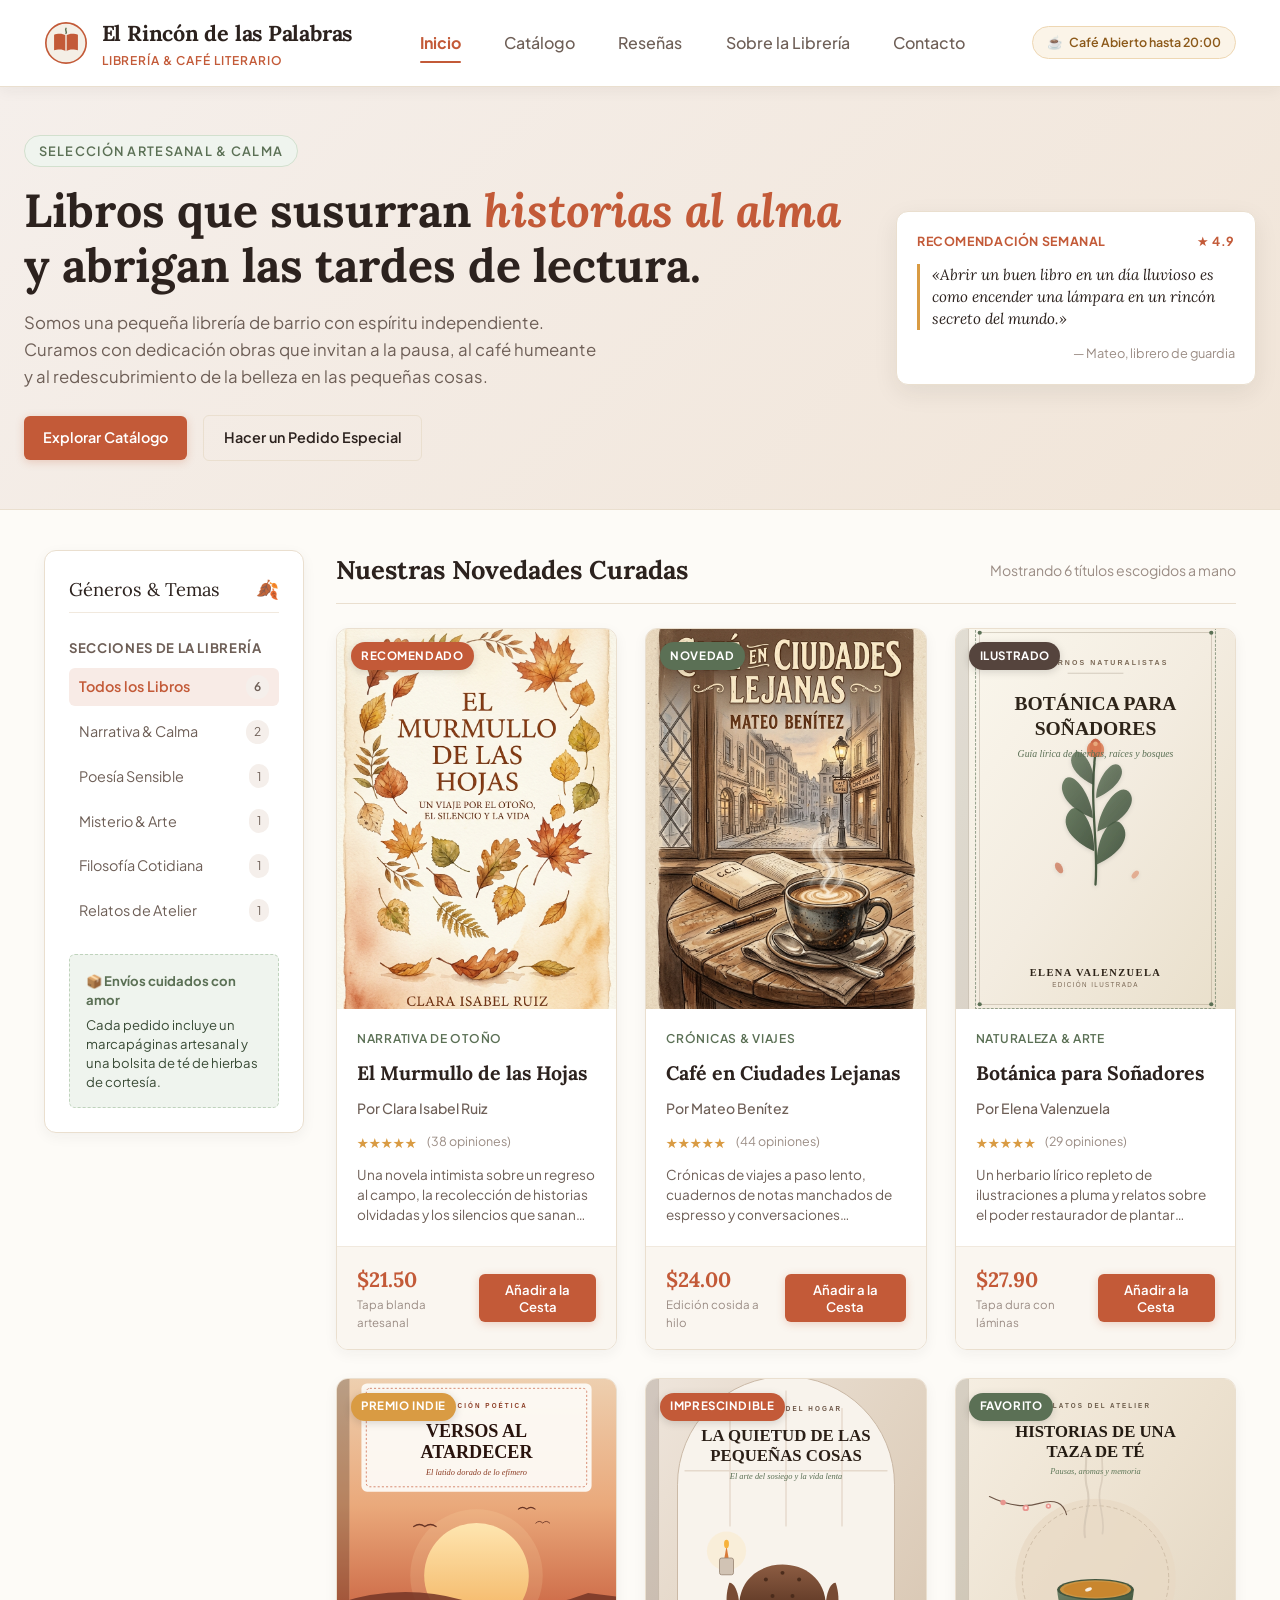
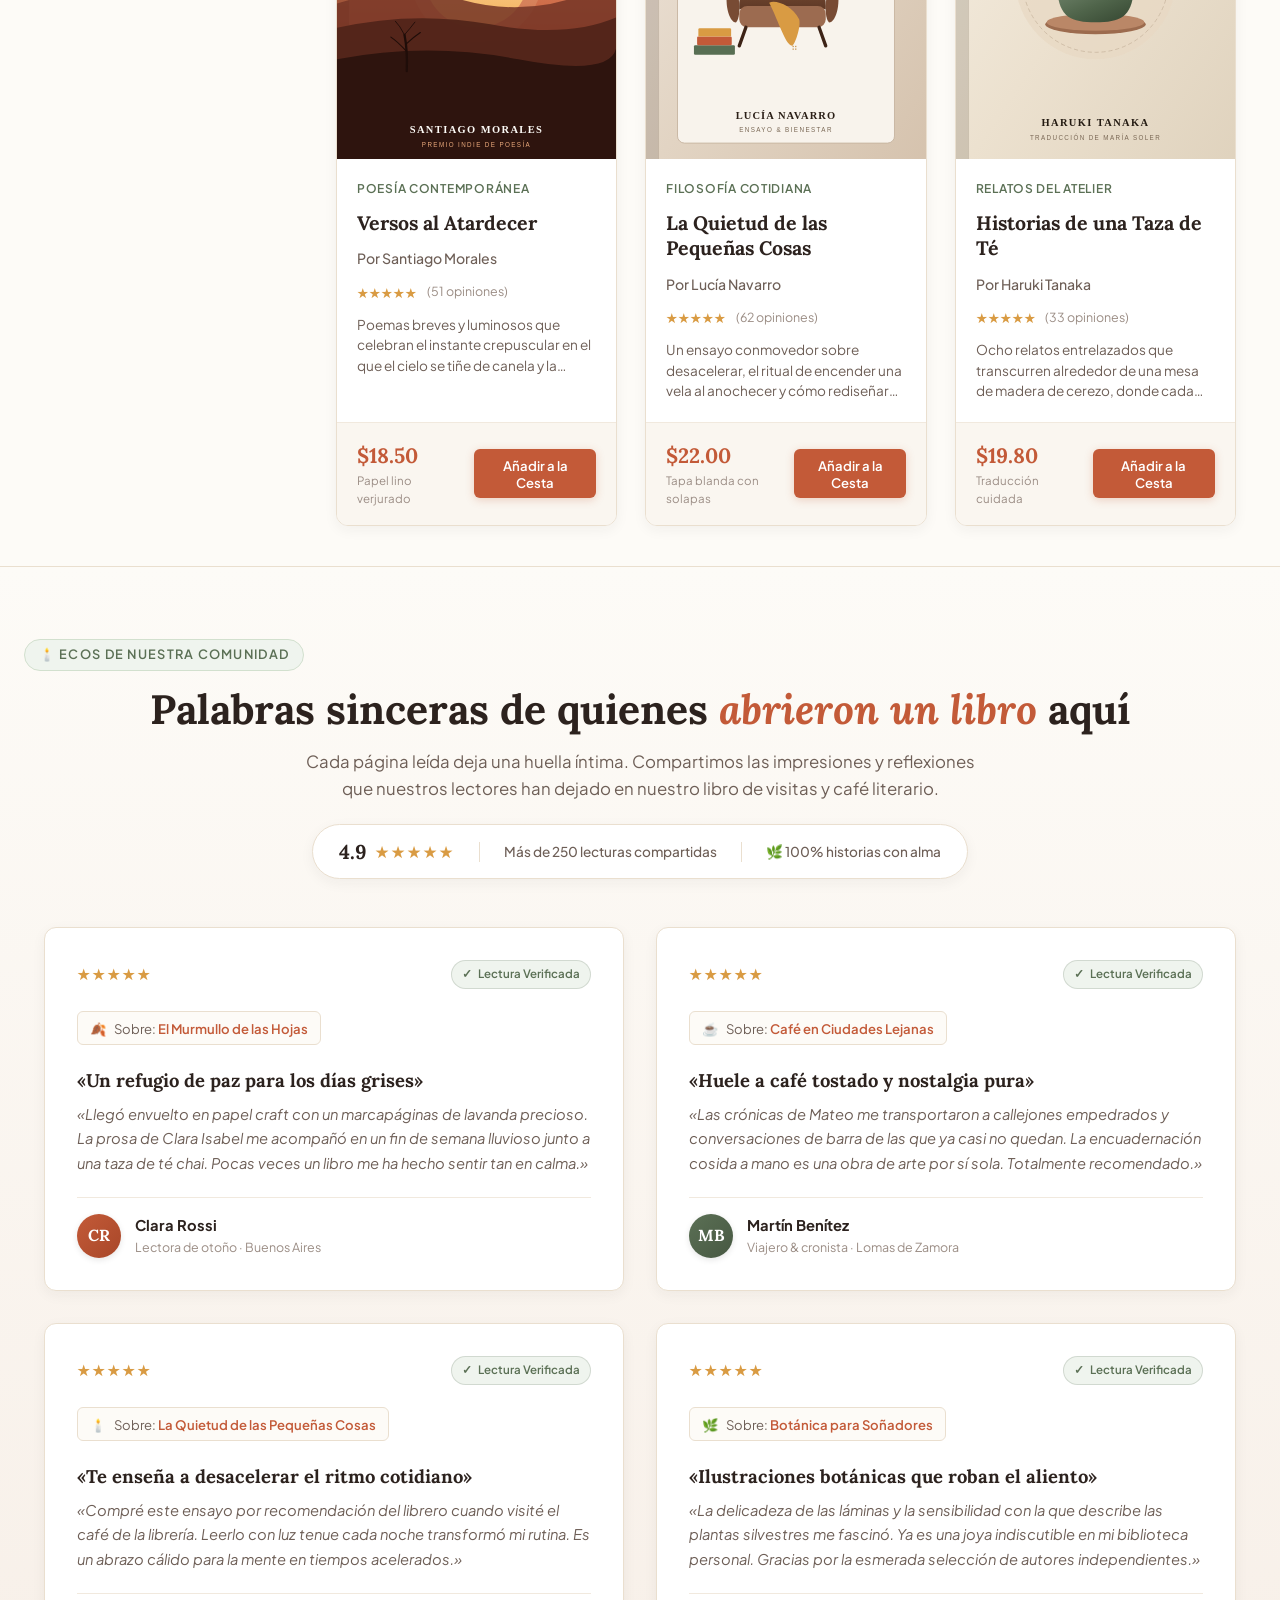
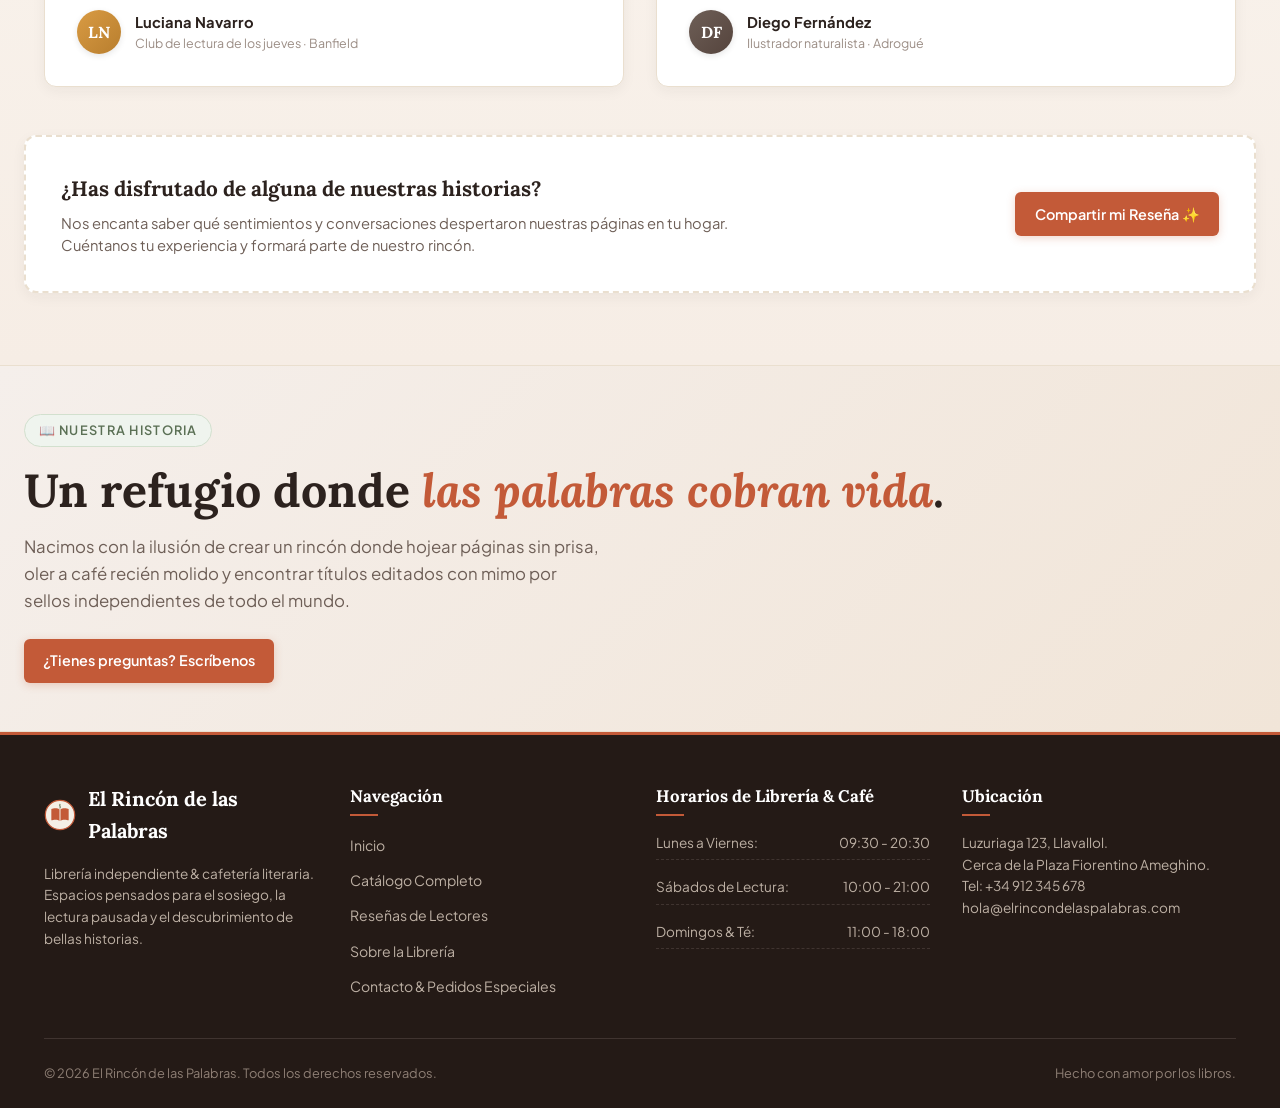
==== commit aa097b0e: "actualizaciones y adición de reseñas" ====
--- a/index.html
+++ b/index.html
@@ -5,8 +5,8 @@
   <meta charset="UTF-8">
   <meta name="viewport" content="width=device-width, initial-scale=1.0">
   <meta name="description"
-    content="El Rincón de las Palabras - Librería online independiente con temática acogedora (cozy). Catálogo curado de narrativa, poesía, botánica y libros que abrazan el alma.">
-  <title>El Rincón de las Palabras | Librería Online Independiente &amp; Acogedora</title>
+    content="El Rincón de las Palabras - Librería independiente. Catálogo curado de narrativa, poesía y libros que abrazan el alma.">
+  <title>El Rincón de las Palabras | Librería Independiente &amp; Acogedora</title>
   <link rel="stylesheet" href="css/styles.css">
 </head>
 
@@ -26,16 +26,24 @@
 
       <nav class="main-navigation" aria-label="Navegación principal">
         <ul class="nav-links">
-          <li class="nav-item"><a href="index.html" class="active" id="nav-inicio">Inicio</a></li>
-          <li class="nav-item"><a href="#catalogo" id="nav-catalogo">Catálogo</a></li>
-          <li class="nav-item"><a href="#sobre-nosotros" id="nav-sobre-nosotros">Sobre la Librería</a></li>
-          <li class="nav-item"><a href="pages/contacto.html" id="nav-contacto">Contacto</a></li>
+          <li class="nav-item"><a href="index.html" class="active" id="nav-inicio"><span
+                class="nav-label-long">Inicio</span><span class="nav-label-short">Inicio</span></a></li>
+          <li class="nav-item"><a href="#catalogo" id="nav-catalogo"><span class="nav-label-long">Catálogo</span><span
+                class="nav-label-short">Libros</span></a></li>
+          <li class="nav-item"><a href="#resenas" id="nav-resenas"><span class="nav-label-long">Reseñas</span><span
+                class="nav-label-short">Reseñas</span></a></li>
+          <li class="nav-item"><a href="#sobre-nosotros" id="nav-sobre-nosotros"><span class="nav-label-long">Sobre la
+                Librería</span><span class="nav-label-short">Librería</span></a></li>
+          <li class="nav-item"><a href="pages/contacto.html" id="nav-contacto"><span
+                class="nav-label-long">Contacto</span><span class="nav-label-short">Contacto</span></a></li>
         </ul>
       </nav>
 
       <div class="header-actions">
         <span class="badge-cafe">
-          ☕ Café Abierto hasta 20:00
+          <span class="badge-icon" aria-hidden="true">☕</span>
+          <span class="badge-text-long">Café Abierto hasta 20:00</span>
+          <span class="badge-text-short">Café Abierto</span>
         </span>
       </div>
     </div>
@@ -97,7 +105,7 @@
             <span class="filter-count">1</span>
           </li>
           <li class="filter-item">
-            <span>Naturaleza &amp; Arte</span>
+            <span>Misterio &amp; Arte</span>
             <span class="filter-count">1</span>
           </li>
           <li class="filter-item">
@@ -113,7 +121,7 @@
 
       <div class="sidebar-cozy-note">
         <strong>📦 Envíos cuidados con amor</strong>
-        <span>Cada pedido incluye un marcapáginas botánico artesanal y una bolsita de té de hierbas de cortesía.</span>
+        <span>Cada pedido incluye un marcapáginas artesanal y una bolsita de té de hierbas de cortesía.</span>
       </div>
     </aside>
 
@@ -312,6 +320,192 @@
       </div>
     </section>
   </main>
+
+  <!-- Sección de Reseñas de la Comunidad Lectora -->
+  <section class="reviews-section" id="resenas" aria-labelledby="reviews-title">
+    <div class="reviews-container">
+
+      <!-- Encabezado y Resumen de Calificación -->
+      <div class="reviews-header">
+        <span class="hero-badge">🕯️ Ecos de Nuestra Comunidad</span>
+        <h2 class="reviews-title" id="reviews-title">
+          Palabras sinceras de quienes <em>abrieron un libro</em> aquí
+        </h2>
+        <p class="reviews-subtitle">
+          Cada página leída deja una huella íntima. Compartimos las impresiones y reflexiones que nuestros lectores han
+          dejado en nuestro libro de visitas y café literario.
+        </p>
+
+        <!-- Barra de Calificación Global -->
+        <div class="reviews-rating-bar" aria-label="Calificación media 4.9 de 5 basada en 250 lecturas">
+          <div class="rating-score-group">
+            <span class="rating-number">4.9</span>
+            <span class="rating-stars-gold" aria-hidden="true">★★★★★</span>
+          </div>
+          <span class="rating-divider" aria-hidden="true"></span>
+          <span class="rating-stat-text">Más de 250 lecturas compartidas</span>
+          <span class="rating-divider" aria-hidden="true"></span>
+          <span class="rating-stat-text">🌿 100% historias con alma</span>
+        </div>
+      </div>
+
+      <!-- Cuadrícula Flexbox de Reseñas -->
+      <div class="reviews-grid">
+
+        <!-- Reseña 1: El Murmullo de las Hojas -->
+        <article class="review-card" id="review-1">
+          <div class="review-card-top">
+            <div class="review-stars" aria-label="Calificación 5 de 5 estrellas">
+              ★★★★★
+            </div>
+            <span class="review-verified-badge">
+              <span aria-hidden="true">✓</span> Lectura Verificada
+            </span>
+          </div>
+
+          <a href="#book-murmullo-hojas" class="review-book-pill"
+            title="Ver libro El Murmullo de las Hojas en el catálogo">
+            <span aria-hidden="true">🍂</span>
+            <span>Sobre: <strong>El Murmullo de las Hojas</strong></span>
+          </a>
+
+          <div class="review-body">
+            <h3 class="review-headline">«Un refugio de paz para los días grises»</h3>
+            <p class="review-text">
+              «Llegó envuelto en papel craft con un marcapáginas de lavanda precioso. La prosa de Clara Isabel me
+              acompañó en un fin de semana lluvioso junto a una taza de té chai. Pocas veces un libro me ha hecho sentir
+              tan en calma.»
+            </p>
+          </div>
+
+          <footer class="review-author-block">
+            <div class="review-avatar avatar-terracotta" aria-hidden="true">CR</div>
+            <div class="review-author-info">
+              <span class="review-author-name">Clara Rossi</span>
+              <span class="review-author-role">Lectora de otoño · Buenos Aires</span>
+            </div>
+          </footer>
+        </article>
+
+        <!-- Reseña 2: Café en Ciudades Lejanas -->
+        <article class="review-card" id="review-2">
+          <div class="review-card-top">
+            <div class="review-stars" aria-label="Calificación 5 de 5 estrellas">
+              ★★★★★
+            </div>
+            <span class="review-verified-badge">
+              <span aria-hidden="true">✓</span> Lectura Verificada
+            </span>
+          </div>
+
+          <a href="#book-cafe-ciudades" class="review-book-pill"
+            title="Ver libro Café en Ciudades Lejanas en el catálogo">
+            <span aria-hidden="true">☕</span>
+            <span>Sobre: <strong>Café en Ciudades Lejanas</strong></span>
+          </a>
+
+          <div class="review-body">
+            <h3 class="review-headline">«Huele a café tostado y nostalgia pura»</h3>
+            <p class="review-text">
+              «Las crónicas de Mateo me transportaron a callejones empedrados y conversaciones de barra de las que ya
+              casi no quedan. La encuadernación cosida a mano es una obra de arte por sí sola. Totalmente recomendado.»
+            </p>
+          </div>
+
+          <footer class="review-author-block">
+            <div class="review-avatar avatar-olive" aria-hidden="true">MB</div>
+            <div class="review-author-info">
+              <span class="review-author-name">Martín Benítez</span>
+              <span class="review-author-role">Viajero &amp; cronista · Lomas de Zamora</span>
+            </div>
+          </footer>
+        </article>
+
+        <!-- Reseña 3: La Quietud de las Pequeñas Cosas -->
+        <article class="review-card" id="review-3">
+          <div class="review-card-top">
+            <div class="review-stars" aria-label="Calificación 5 de 5 estrellas">
+              ★★★★★
+            </div>
+            <span class="review-verified-badge">
+              <span aria-hidden="true">✓</span> Lectura Verificada
+            </span>
+          </div>
+
+          <a href="#book-quietud-cosas" class="review-book-pill"
+            title="Ver libro La Quietud de las Pequeñas Cosas en el catálogo">
+            <span aria-hidden="true">🕯️</span>
+            <span>Sobre: <strong>La Quietud de las Pequeñas Cosas</strong></span>
+          </a>
+
+          <div class="review-body">
+            <h3 class="review-headline">«Te enseña a desacelerar el ritmo cotidiano»</h3>
+            <p class="review-text">
+              «Compré este ensayo por recomendación del librero cuando visité el café de la librería. Leerlo con luz
+              tenue cada noche transformó mi rutina. Es un abrazo cálido para la mente en tiempos acelerados.»
+            </p>
+          </div>
+
+          <footer class="review-author-block">
+            <div class="review-avatar avatar-amber" aria-hidden="true">LN</div>
+            <div class="review-author-info">
+              <span class="review-author-name">Luciana Navarro</span>
+              <span class="review-author-role">Club de lectura de los jueves · Banfield</span>
+            </div>
+          </footer>
+        </article>
+
+        <!-- Reseña 4: Botánica para Soñadores -->
+        <article class="review-card" id="review-4">
+          <div class="review-card-top">
+            <div class="review-stars" aria-label="Calificación 5 de 5 estrellas">
+              ★★★★★
+            </div>
+            <span class="review-verified-badge">
+              <span aria-hidden="true">✓</span> Lectura Verificada
+            </span>
+          </div>
+
+          <a href="#book-botanica-sonadores" class="review-book-pill"
+            title="Ver libro Botánica para Soñadores en el catálogo">
+            <span aria-hidden="true">🌿</span>
+            <span>Sobre: <strong>Botánica para Soñadores</strong></span>
+          </a>
+
+          <div class="review-body">
+            <h3 class="review-headline">«Ilustraciones botánicas que roban el aliento»</h3>
+            <p class="review-text">
+              «La delicadeza de las láminas y la sensibilidad con la que describe las plantas silvestres me fascinó. Ya
+              es una joya indiscutible en mi biblioteca personal. Gracias por la esmerada selección de autores
+              independientes.»
+            </p>
+          </div>
+
+          <footer class="review-author-block">
+            <div class="review-avatar avatar-wood" aria-hidden="true">DF</div>
+            <div class="review-author-info">
+              <span class="review-author-name">Diego Fernández</span>
+              <span class="review-author-role">Ilustrador naturalista · Adrogué</span>
+            </div>
+          </footer>
+        </article>
+
+      </div>
+
+      <!-- Banner de Invitación a Compartir Reseña -->
+      <aside class="reviews-cta-banner" aria-label="Invitación para compartir reseña">
+        <div class="reviews-cta-text">
+          <h3>¿Has disfrutado de alguna de nuestras historias?</h3>
+          <p>Nos encanta saber qué sentimientos y conversaciones despertaron nuestras páginas en tu hogar. Cuéntanos tu
+            experiencia y formará parte de nuestro rincón.</p>
+        </div>
+        <a href="pages/contacto.html" class="btn-primary" id="btn-enviar-resena">
+          Compartir mi Reseña ✨
+        </a>
+      </aside>
+
+    </div>
+  </section>
 
   <!-- Sección Sobre Nosotros / Alma de la Librería -->
   <section class="hero-banner" id="sobre-nosotros" aria-labelledby="about-heading">
@@ -353,6 +547,7 @@
           <ul class="footer-links">
             <li><a href="index.html">Inicio</a></li>
             <li><a href="#catalogo">Catálogo Completo</a></li>
+            <li><a href="#resenas">Reseñas de Lectores</a></li>
             <li><a href="#sobre-nosotros">Sobre la Librería</a></li>
             <li><a href="pages/contacto.html">Contacto &amp; Pedidos Especiales</a></li>
           </ul>
@@ -379,8 +574,8 @@
         <div class="footer-col">
           <h4 class="footer-col-title">Ubicación</h4>
           <p class="footer-description">
-            Callejón de los Jazmines 14, Barrio Antiguo.<br>
-            Cerca de la Plaza de las Acacias.<br>
+            Luzuriaga 123, Llavallol.<br>
+            Cerca de la Plaza Fiorentino Ameghino.<br>
             Tel: +34 912 345 678<br>
             hola@elrincondelaspalabras.com
           </p>
--- a/css/styles.css
+++ b/css/styles.css
@@ -698,7 +698,289 @@
 }
 
 /* --------------------------------------------------------------------------
-   7. Contact Page Layout & Formspree Form (Flexbox)
+   7. Reviews Section & Reader Testimonials (Flexbox)
+   -------------------------------------------------------------------------- */
+.reviews-section {
+  background: linear-gradient(180deg, var(--bg-parchment) 0%, #F6EDE5 100%);
+  border-top: 1px solid var(--border-warm);
+  border-bottom: 1px solid var(--border-warm);
+  padding: 4.5rem 1.5rem;
+}
+
+.reviews-container {
+  max-width: 1240px;
+  margin: 0 auto;
+  display: flex;
+  flex-direction: column;
+  gap: 3rem;
+}
+
+.reviews-header {
+  display: flex;
+  flex-direction: column;
+  align-items: center;
+  text-align: center;
+  gap: 0.85rem;
+}
+
+.reviews-title {
+  font-family: var(--font-serif);
+  font-size: clamp(2rem, 3.2vw, 2.6rem);
+  color: var(--text-main);
+  line-height: 1.25;
+}
+
+.reviews-title em {
+  color: var(--accent-terracotta);
+  font-style: italic;
+}
+
+.reviews-subtitle {
+  font-size: 1.05rem;
+  color: var(--text-muted);
+  max-width: 680px;
+  line-height: 1.6;
+}
+
+.reviews-rating-bar {
+  display: flex;
+  align-items: center;
+  justify-content: center;
+  gap: 1.5rem;
+  flex-wrap: wrap;
+  background-color: var(--bg-surface);
+  border: 1px solid var(--border-warm);
+  border-radius: var(--radius-full);
+  padding: 0.65rem 1.6rem;
+  box-shadow: var(--shadow-subtle);
+  margin-top: 0.5rem;
+}
+
+.rating-score-group {
+  display: flex;
+  align-items: center;
+  gap: 0.5rem;
+}
+
+.rating-number {
+  font-family: var(--font-serif);
+  font-weight: 700;
+  font-size: 1.25rem;
+  color: var(--text-main);
+}
+
+.rating-stars-gold {
+  color: var(--accent-amber);
+  font-size: 1rem;
+  letter-spacing: 2px;
+}
+
+.rating-divider {
+  width: 1px;
+  height: 20px;
+  background-color: var(--border-warm);
+}
+
+.rating-stat-text {
+  font-size: 0.85rem;
+  color: var(--text-muted);
+  font-weight: 500;
+}
+
+.reviews-grid {
+  display: flex;
+  flex-wrap: wrap;
+  gap: 2rem;
+  justify-content: center;
+}
+
+.review-card {
+  flex: 1 1 calc(50% - 2rem);
+  min-width: 320px;
+  max-width: 580px;
+  background-color: var(--bg-surface);
+  border: 1px solid var(--border-warm);
+  border-radius: var(--radius-md);
+  padding: 2rem;
+  box-shadow: var(--shadow-subtle);
+  display: flex;
+  flex-direction: column;
+  justify-content: space-between;
+  gap: 1.4rem;
+  transition: var(--transition-smooth);
+  position: relative;
+}
+
+.review-card:hover {
+  transform: translateY(-4px);
+  box-shadow: var(--shadow-hover);
+  border-color: #DCCBB6;
+}
+
+.review-card-top {
+  display: flex;
+  justify-content: space-between;
+  align-items: center;
+  flex-wrap: wrap;
+  gap: 0.75rem;
+}
+
+.review-stars {
+  color: var(--accent-amber);
+  font-size: 0.95rem;
+  letter-spacing: 2px;
+}
+
+.review-verified-badge {
+  font-size: 0.72rem;
+  font-weight: 600;
+  color: var(--accent-olive);
+  background-color: var(--accent-olive-light);
+  border: 1px solid rgba(91, 112, 85, 0.2);
+  padding: 0.25rem 0.65rem;
+  border-radius: var(--radius-full);
+  display: inline-flex;
+  align-items: center;
+  gap: 0.35rem;
+}
+
+.review-book-pill {
+  display: inline-flex;
+  align-items: center;
+  gap: 0.5rem;
+  background-color: var(--bg-parchment);
+  border: 1px solid var(--border-warm);
+  border-radius: var(--radius-sm);
+  padding: 0.35rem 0.75rem;
+  font-size: 0.82rem;
+  color: var(--text-muted);
+  transition: var(--transition-smooth);
+  width: fit-content;
+}
+
+.review-book-pill strong {
+  color: var(--accent-terracotta);
+  font-weight: 600;
+}
+
+.review-book-pill:hover {
+  background-color: var(--accent-terracotta-light);
+  border-color: var(--accent-terracotta);
+}
+
+.review-body {
+  display: flex;
+  flex-direction: column;
+  gap: 0.6rem;
+  flex: 1 0 auto;
+}
+
+.review-headline {
+  font-family: var(--font-serif);
+  font-size: 1.15rem;
+  font-weight: 700;
+  color: var(--text-main);
+  line-height: 1.35;
+}
+
+.review-text {
+  font-size: 0.92rem;
+  color: var(--text-muted);
+  line-height: 1.65;
+  font-style: italic;
+  position: relative;
+}
+
+.review-author-block {
+  display: flex;
+  align-items: center;
+  gap: 0.9rem;
+  padding-top: 1rem;
+  border-top: 1px solid var(--border-warm-subtle);
+}
+
+.review-avatar {
+  width: 44px;
+  height: 44px;
+  border-radius: var(--radius-full);
+  display: flex;
+  align-items: center;
+  justify-content: center;
+  font-family: var(--font-serif);
+  font-weight: 700;
+  font-size: 1rem;
+  color: #FFFFFF;
+  flex-shrink: 0;
+  box-shadow: 0 2px 6px rgba(0, 0, 0, 0.1);
+}
+
+.avatar-terracotta {
+  background: linear-gradient(135deg, #C35A38, #A84729);
+}
+
+.avatar-olive {
+  background: linear-gradient(135deg, #5B7055, #475842);
+}
+
+.avatar-amber {
+  background: linear-gradient(135deg, #D99B43, #B87E2E);
+}
+
+.avatar-wood {
+  background: linear-gradient(135deg, #6E5F57, #55443D);
+}
+
+.review-author-info {
+  display: flex;
+  flex-direction: column;
+}
+
+.review-author-name {
+  font-size: 0.92rem;
+  font-weight: 700;
+  color: var(--text-main);
+}
+
+.review-author-role {
+  font-size: 0.78rem;
+  color: var(--text-light);
+}
+
+/* Banner acogedor para invitar a los lectores a dejar reseña */
+.reviews-cta-banner {
+  background-color: var(--bg-surface);
+  border: 2px dashed var(--border-warm);
+  border-radius: var(--radius-md);
+  padding: 2.2rem;
+  display: flex;
+  justify-content: space-between;
+  align-items: center;
+  flex-wrap: wrap;
+  gap: 1.5rem;
+  box-shadow: var(--shadow-subtle);
+}
+
+.reviews-cta-text {
+  display: flex;
+  flex-direction: column;
+  gap: 0.4rem;
+  max-width: 680px;
+}
+
+.reviews-cta-text h3 {
+  font-family: var(--font-serif);
+  font-size: 1.3rem;
+  color: var(--text-main);
+}
+
+.reviews-cta-text p {
+  font-size: 0.92rem;
+  color: var(--text-muted);
+  line-height: 1.5;
+}
+
+/* --------------------------------------------------------------------------
+   8. Contact Page Layout & Formspree Form (Flexbox)
    -------------------------------------------------------------------------- */
 .contact-hero {
   background: linear-gradient(135deg, var(--bg-cream) 0%, #EFE5D8 100%);
@@ -999,7 +1281,7 @@
 }
 
 /* --------------------------------------------------------------------------
-   9. Responsive Design & Media Queries
+   10. Responsive Design & Media Queries
    -------------------------------------------------------------------------- */
 @media (max-width: 960px) {
   .main-layout {
@@ -1018,6 +1300,11 @@
 
   .contact-main {
     flex-direction: column;
+  }
+
+  .review-card {
+    flex: 1 1 100%;
+    max-width: 100%;
   }
 }
 
@@ -1114,6 +1401,20 @@
   .nav-label-short {
     display: inline;
   }
+
+  .reviews-section {
+    padding: 3.2rem 1rem 3.5rem;
+  }
+
+  .reviews-container {
+    gap: 2.2rem;
+  }
+
+  .reviews-cta-banner {
+    flex-direction: column;
+    align-items: flex-start;
+    padding: 1.5rem;
+  }
 }
 
 @media (max-width: 680px) {
@@ -1154,6 +1455,23 @@
     font-size: 0.78rem;
     padding: 0.28rem 0.2rem;
   }
+
+  .reviews-rating-bar {
+    flex-direction: column;
+    gap: 0.5rem;
+    border-radius: var(--radius-md);
+    padding: 0.85rem 1rem;
+    width: 100%;
+  }
+
+  .rating-divider {
+    display: none;
+  }
+
+  .review-card {
+    padding: 1.5rem 1.15rem;
+    min-width: 0;
+  }
 }
 
 @media (max-width: 360px) {
@@ -1166,3 +1484,4 @@
     padding: 0.2rem 0.45rem;
   }
 }
+
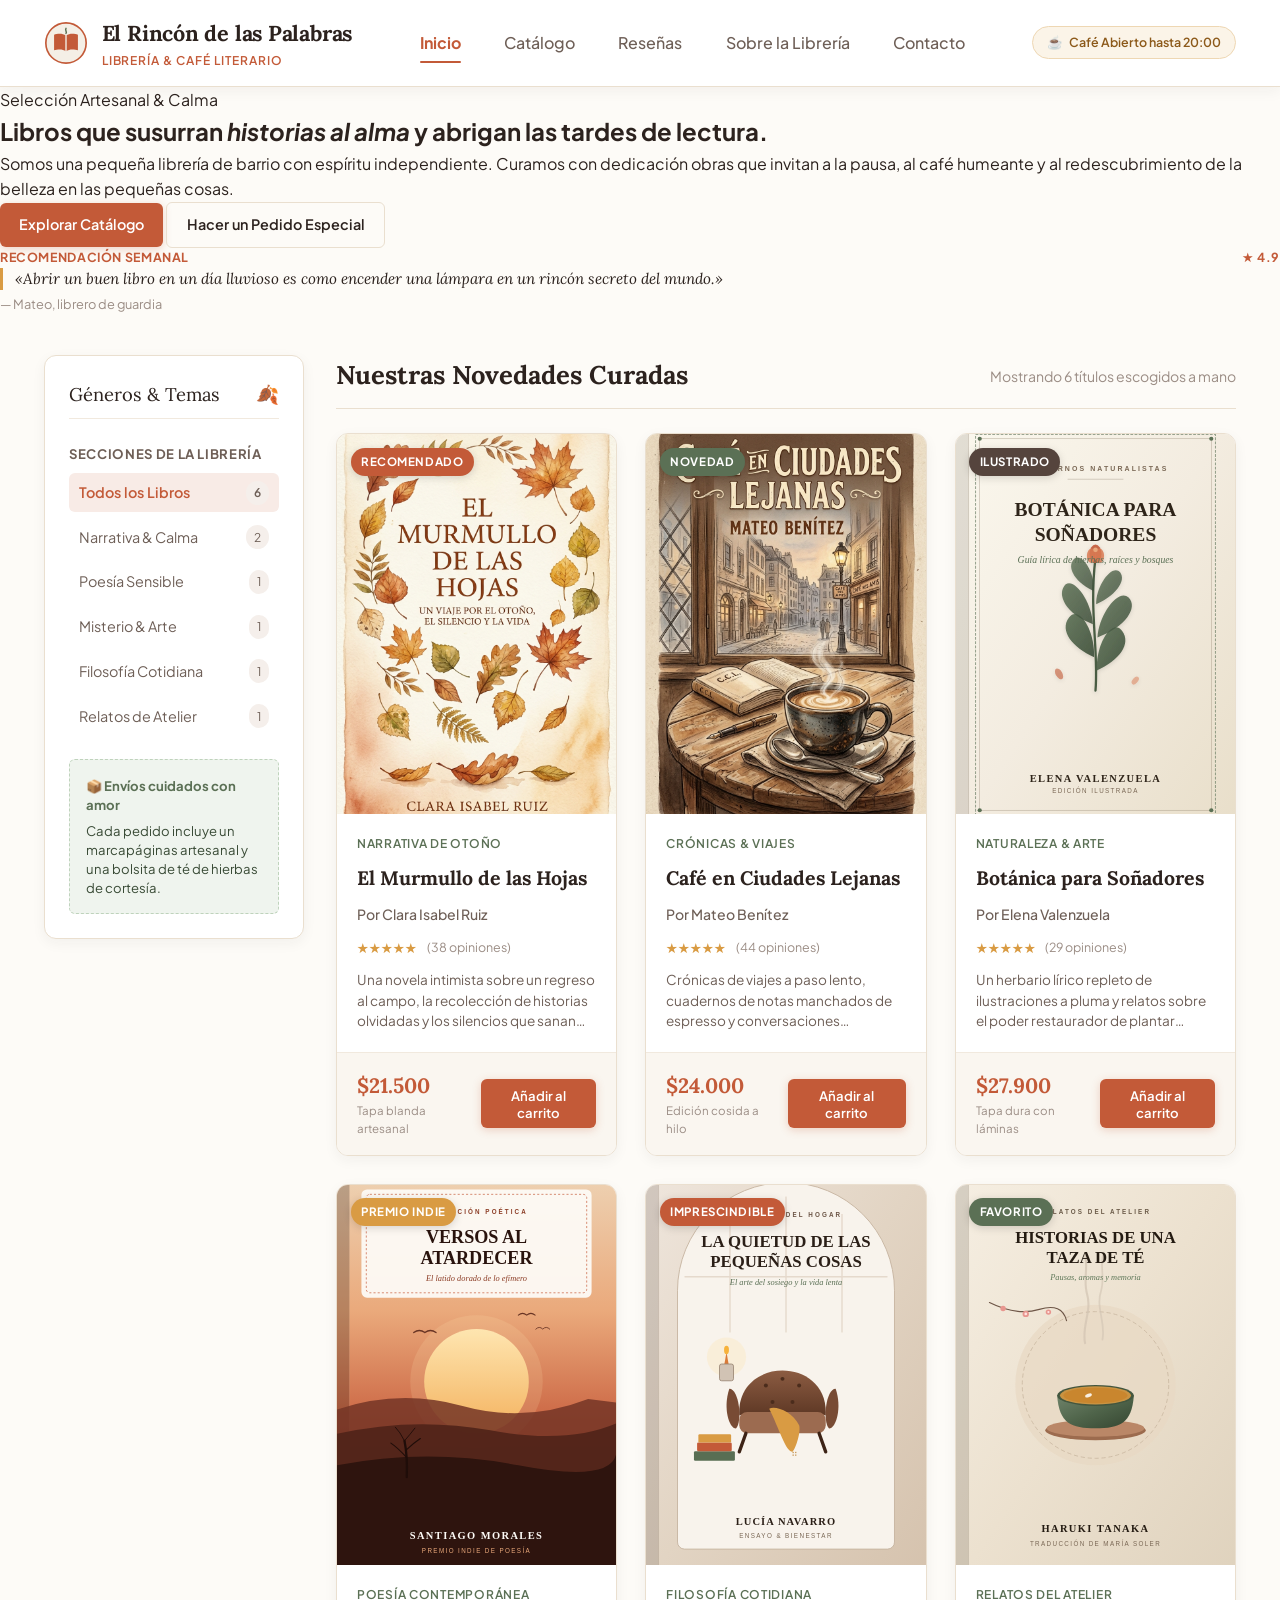
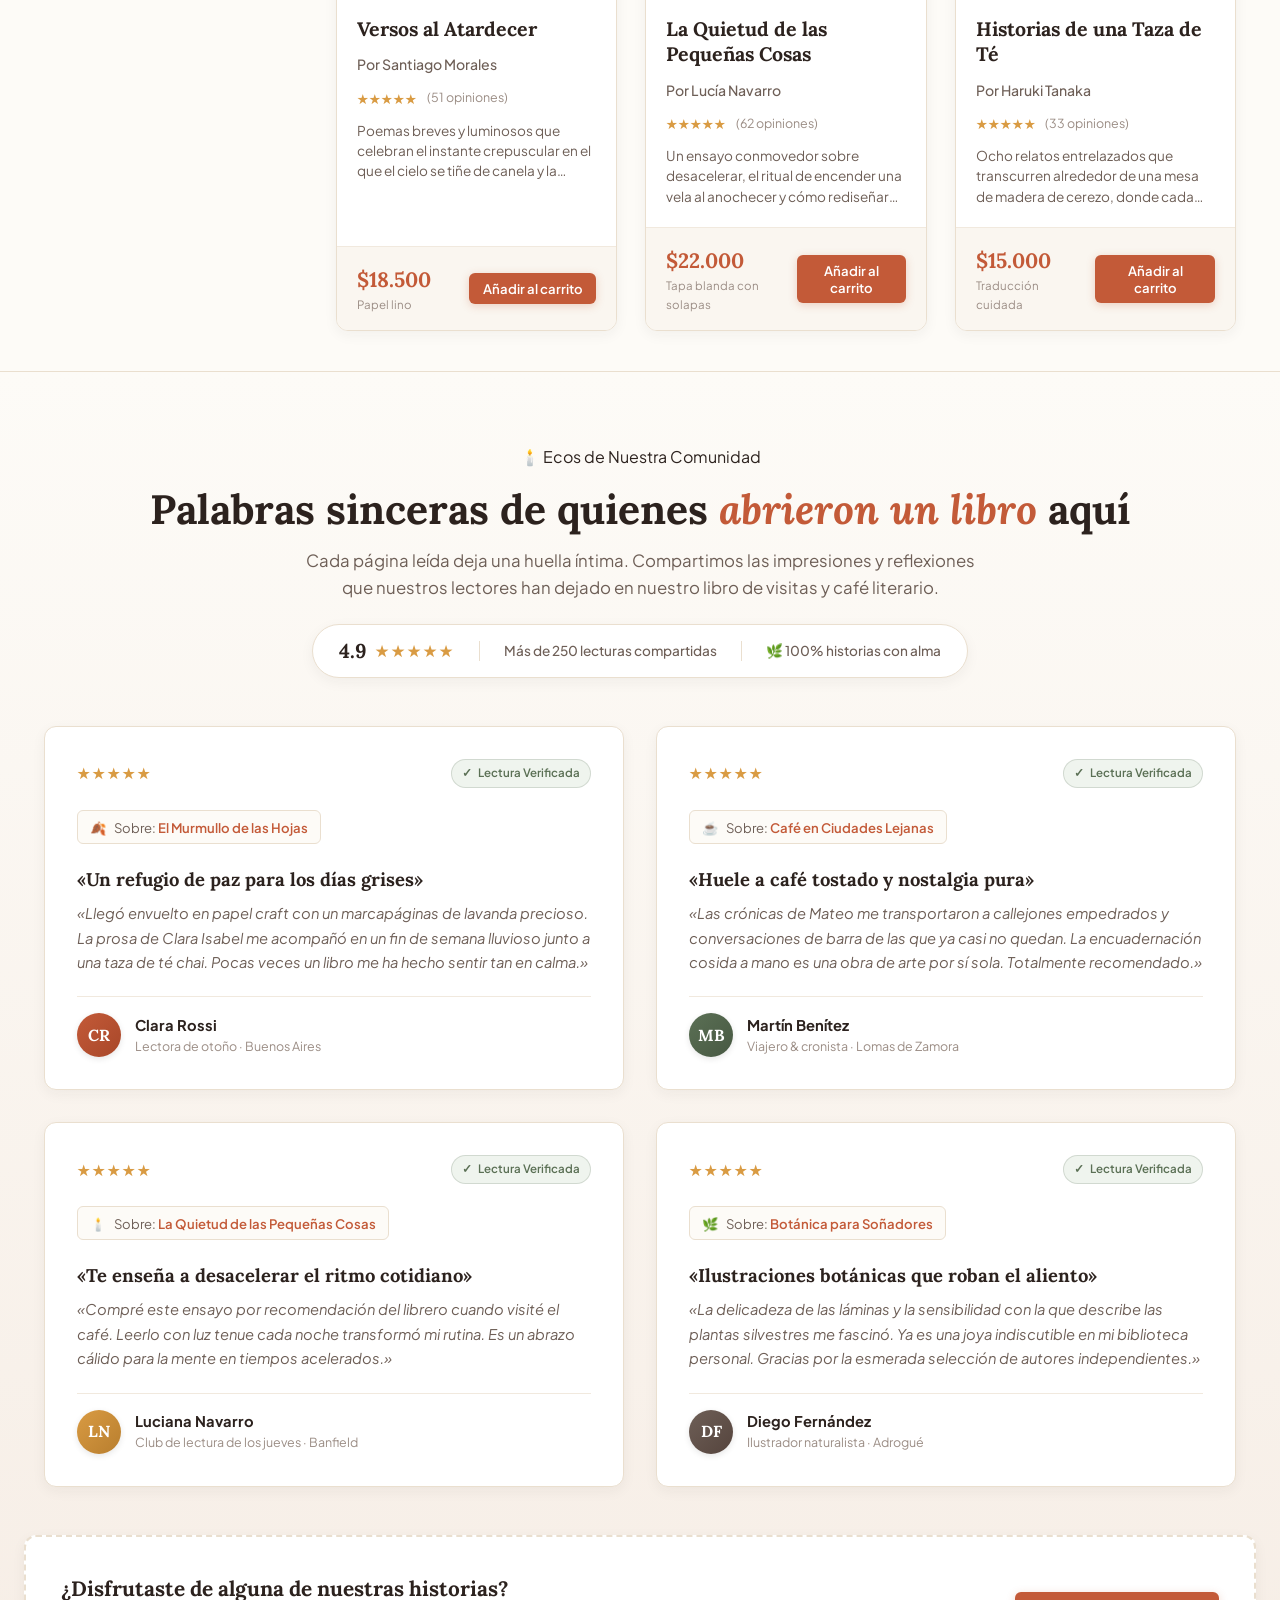
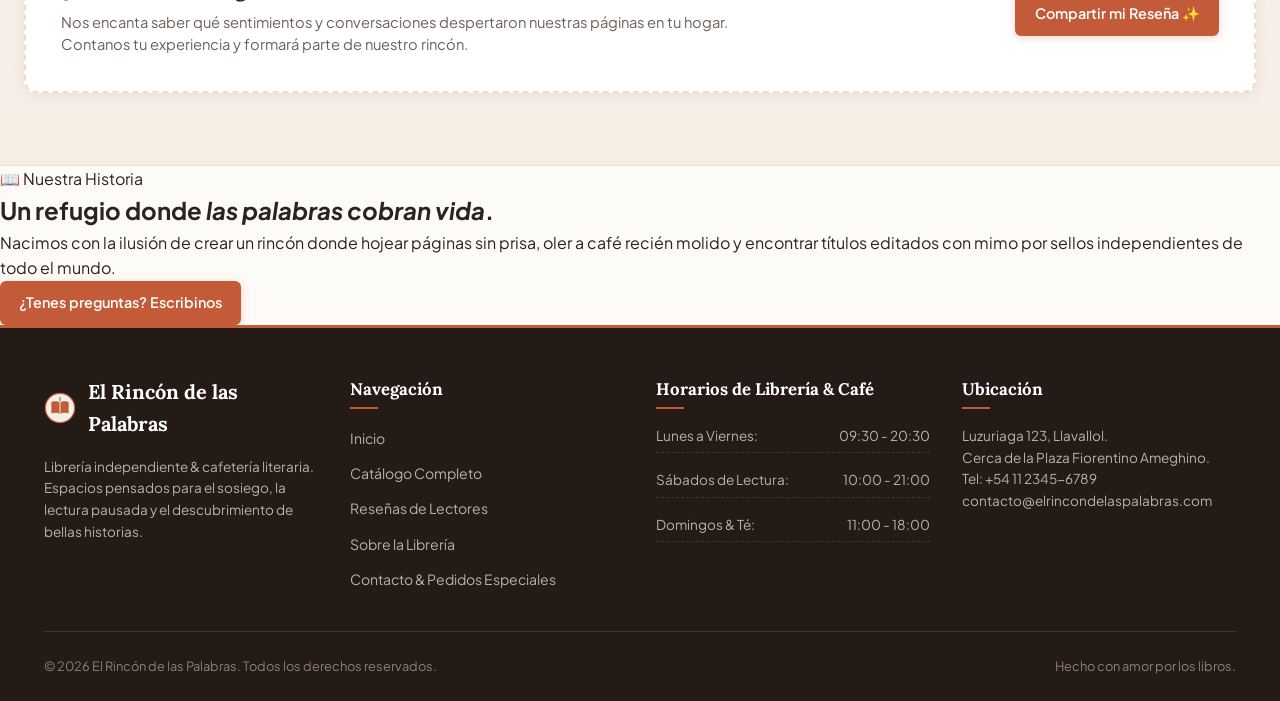
==== commit dabe98f5: "pequeños cambios" ====
--- a/index.html
+++ b/index.html
@@ -160,10 +160,10 @@
           </div>
           <div class="book-card-footer">
             <div class="book-price-block">
-              <span class="book-price">$21.50</span>
+              <span class="book-price">$21.500</span>
               <span class="book-price-format">Tapa blanda artesanal</span>
             </div>
-            <button type="button" class="btn-primary btn-sm" id="btn-add-murmullo">Añadir a la Cesta</button>
+            <button type="button" class="btn-primary btn-sm" id="btn-add-murmullo">Añadir al carrito</button>
           </div>
         </article>
 
@@ -190,10 +190,10 @@
           </div>
           <div class="book-card-footer">
             <div class="book-price-block">
-              <span class="book-price">$24.00</span>
+              <span class="book-price">$24.000</span>
               <span class="book-price-format">Edición cosida a hilo</span>
             </div>
-            <button type="button" class="btn-primary btn-sm" id="btn-add-cafe">Añadir a la Cesta</button>
+            <button type="button" class="btn-primary btn-sm" id="btn-add-cafe">Añadir al carrito</button>
           </div>
         </article>
 
@@ -220,10 +220,10 @@
           </div>
           <div class="book-card-footer">
             <div class="book-price-block">
-              <span class="book-price">$27.90</span>
+              <span class="book-price">$27.900</span>
               <span class="book-price-format">Tapa dura con láminas</span>
             </div>
-            <button type="button" class="btn-primary btn-sm" id="btn-add-botanica">Añadir a la Cesta</button>
+            <button type="button" class="btn-primary btn-sm" id="btn-add-botanica">Añadir al carrito</button>
           </div>
         </article>
 
@@ -250,10 +250,10 @@
           </div>
           <div class="book-card-footer">
             <div class="book-price-block">
-              <span class="book-price">$18.50</span>
-              <span class="book-price-format">Papel lino verjurado</span>
-            </div>
-            <button type="button" class="btn-primary btn-sm" id="btn-add-versos">Añadir a la Cesta</button>
+              <span class="book-price">$18.500</span>
+              <span class="book-price-format">Papel lino</span>
+            </div>
+            <button type="button" class="btn-primary btn-sm" id="btn-add-versos">Añadir al carrito</button>
           </div>
         </article>
 
@@ -280,10 +280,10 @@
           </div>
           <div class="book-card-footer">
             <div class="book-price-block">
-              <span class="book-price">$22.00</span>
+              <span class="book-price">$22.000</span>
               <span class="book-price-format">Tapa blanda con solapas</span>
             </div>
-            <button type="button" class="btn-primary btn-sm" id="btn-add-quietud">Añadir a la Cesta</button>
+            <button type="button" class="btn-primary btn-sm" id="btn-add-quietud">Añadir al carrito</button>
           </div>
         </article>
 
@@ -310,10 +310,10 @@
           </div>
           <div class="book-card-footer">
             <div class="book-price-block">
-              <span class="book-price">$19.80</span>
+              <span class="book-price">$15.000</span>
               <span class="book-price-format">Traducción cuidada</span>
             </div>
-            <button type="button" class="btn-primary btn-sm" id="btn-add-te">Añadir a la Cesta</button>
+            <button type="button" class="btn-primary btn-sm" id="btn-add-te">Añadir al carrito</button>
           </div>
         </article>
 
@@ -441,7 +441,7 @@
           <div class="review-body">
             <h3 class="review-headline">«Te enseña a desacelerar el ritmo cotidiano»</h3>
             <p class="review-text">
-              «Compré este ensayo por recomendación del librero cuando visité el café de la librería. Leerlo con luz
+              «Compré este ensayo por recomendación del librero cuando visité el café. Leerlo con luz
               tenue cada noche transformó mi rutina. Es un abrazo cálido para la mente en tiempos acelerados.»
             </p>
           </div>
@@ -495,8 +495,8 @@
       <!-- Banner de Invitación a Compartir Reseña -->
       <aside class="reviews-cta-banner" aria-label="Invitación para compartir reseña">
         <div class="reviews-cta-text">
-          <h3>¿Has disfrutado de alguna de nuestras historias?</h3>
-          <p>Nos encanta saber qué sentimientos y conversaciones despertaron nuestras páginas en tu hogar. Cuéntanos tu
+          <h3>¿Disfrutaste de alguna de nuestras historias?</h3>
+          <p>Nos encanta saber qué sentimientos y conversaciones despertaron nuestras páginas en tu hogar. Contanos tu
             experiencia y formará parte de nuestro rincón.</p>
         </div>
         <a href="pages/contacto.html" class="btn-primary" id="btn-enviar-resena">
@@ -518,7 +518,7 @@
           encontrar títulos editados con mimo por sellos independientes de todo el mundo.
         </p>
         <div class="hero-cta-group">
-          <a href="pages/contacto.html" class="btn-primary" id="btn-about-contact">¿Tienes preguntas? Escríbenos</a>
+          <a href="pages/contacto.html" class="btn-primary" id="btn-about-contact">¿Tenes preguntas? Escribinos</a>
         </div>
       </div>
     </div>
@@ -576,8 +576,8 @@
           <p class="footer-description">
             Luzuriaga 123, Llavallol.<br>
             Cerca de la Plaza Fiorentino Ameghino.<br>
-            Tel: +34 912 345 678<br>
-            hola@elrincondelaspalabras.com
+            Tel: +54 11 2345-6789<br>
+            contacto@elrincondelaspalabras.com
           </p>
         </div>
 
--- a/css/styles.css
+++ b/css/styles.css
@@ -1,7 +1,6 @@
 /* ==========================================================================
    Book Store - "El Rincón de las Palabras"
    Theme: Cozy & Indie Style
-   External Main Stylesheet (Strict Flexbox Architecture)
    ========================================================================== */
 
 /* --------------------------------------------------------------------------
@@ -15,7 +14,7 @@
   --bg-cream: #F5EFEB;
   --bg-surface: #FFFFFF;
   --bg-card-hover: #FCFAF6;
-  
+
   /* Text & Inks */
   --text-main: #2C221E;
   --text-muted: #6E5F57;
@@ -48,7 +47,7 @@
   /* Transitions */
   --transition-smooth: all 0.25s cubic-bezier(0.16, 1, 0.3, 1);
 
-  /* Radii */
+  /* Radius */
   --radius-sm: 6px;
   --radius-md: 12px;
   --radius-lg: 18px;
@@ -95,18 +94,22 @@
   transition: var(--transition-smooth);
 }
 
-button, input, textarea, select {
+button,
+input,
+textarea,
+select {
   font-family: inherit;
   font-size: 1rem;
   color: inherit;
 }
 
-ul, ol {
+ul,
+ol {
   list-style: none;
 }
 
 /* --------------------------------------------------------------------------
-   3. Header & Navigation (Flexbox)
+   3. Header & Navigation
    -------------------------------------------------------------------------- */
 .site-header {
   background-color: var(--bg-surface);
@@ -229,15 +232,15 @@
 }
 
 /* --------------------------------------------------------------------------
-   4. Hero / Welcome Banner (Flexbox)
+   4. Welcome Banner
    -------------------------------------------------------------------------- */
-.hero-banner {
+.welcome-banner {
   background: linear-gradient(135deg, var(--bg-cream) 0%, #F1E5D8 100%);
   border-bottom: 1px solid var(--border-warm);
   padding: 3rem 1.5rem;
 }
 
-.hero-container {
+.welcome-container {
   max-width: 1240px;
   margin: 0 auto;
   display: flex;
@@ -247,14 +250,14 @@
   flex-wrap: wrap;
 }
 
-.hero-text-block {
+.welcome-text-block {
   flex: 1 1 500px;
   display: flex;
   flex-direction: column;
   gap: 1rem;
 }
 
-.hero-badge {
+.welcome-badge {
   display: inline-flex;
   align-items: center;
   gap: 0.5rem;
@@ -270,7 +273,7 @@
   align-self: flex-start;
 }
 
-.hero-heading {
+.welcome-heading {
   font-family: var(--font-serif);
   font-size: clamp(2rem, 4vw, 2.9rem);
   font-weight: 700;
@@ -278,18 +281,18 @@
   color: var(--text-main);
 }
 
-.hero-heading em {
+.welcome-heading em {
   font-style: italic;
   color: var(--accent-terracotta);
 }
 
-.hero-description {
+.welcome-description {
   font-size: 1.05rem;
   color: var(--text-muted);
   max-width: 580px;
 }
 
-.hero-cta-group {
+.welcome-cta-group {
   display: flex;
   align-items: center;
   gap: 1rem;
@@ -297,7 +300,7 @@
   flex-wrap: wrap;
 }
 
-.hero-spotlight {
+.welcome-spotlight {
   flex: 0 1 360px;
   background-color: var(--bg-surface);
   border: 1px solid var(--border-warm);
@@ -337,7 +340,7 @@
 }
 
 /* --------------------------------------------------------------------------
-   5. Main Layout & Catalog (Flexbox)
+   5. Main Layout & Catalog 
    -------------------------------------------------------------------------- */
 .main-layout {
   max-width: 1240px;
@@ -475,7 +478,7 @@
   color: var(--text-light);
 }
 
-/* Products Flexbox Grid */
+/* Products*/
 .books-container {
   display: flex;
   flex-wrap: wrap;
@@ -698,7 +701,7 @@
 }
 
 /* --------------------------------------------------------------------------
-   7. Reviews Section & Reader Testimonials (Flexbox)
+   7. Reviews Section & Reader reviews
    -------------------------------------------------------------------------- */
 .reviews-section {
   background: linear-gradient(180deg, var(--bg-parchment) 0%, #F6EDE5 100%);
@@ -946,7 +949,7 @@
   color: var(--text-light);
 }
 
-/* Banner acogedor para invitar a los lectores a dejar reseña */
+/* Banner para invitar a los lectores a dejar reseña */
 .reviews-cta-banner {
   background-color: var(--bg-surface);
   border: 2px dashed var(--border-warm);
@@ -980,16 +983,16 @@
 }
 
 /* --------------------------------------------------------------------------
-   8. Contact Page Layout & Formspree Form (Flexbox)
+   8. Contact Page Layout & Formspree Form
    -------------------------------------------------------------------------- */
-.contact-hero {
+.contact-section {
   background: linear-gradient(135deg, var(--bg-cream) 0%, #EFE5D8 100%);
   border-bottom: 1px solid var(--border-warm);
   padding: 2.5rem 1.5rem;
   text-align: center;
 }
 
-.contact-hero-container {
+.contact-container {
   max-width: 800px;
   margin: 0 auto;
   display: flex;
@@ -998,13 +1001,13 @@
   gap: 0.75rem;
 }
 
-.contact-hero-heading {
+.contact-heading {
   font-family: var(--font-serif);
   font-size: clamp(2rem, 3.5vw, 2.6rem);
   color: var(--text-main);
 }
 
-.contact-hero-subtitle {
+.contact-subtitle {
   font-size: 1.05rem;
   color: var(--text-muted);
   max-width: 600px;
@@ -1173,7 +1176,7 @@
 }
 
 /* --------------------------------------------------------------------------
-   8. Footer (Flexbox)
+   8. Footer
    -------------------------------------------------------------------------- */
 .site-footer {
   background-color: #241A16;
@@ -1483,5 +1486,4 @@
     font-size: 0.68rem;
     padding: 0.2rem 0.45rem;
   }
-}
-
+}
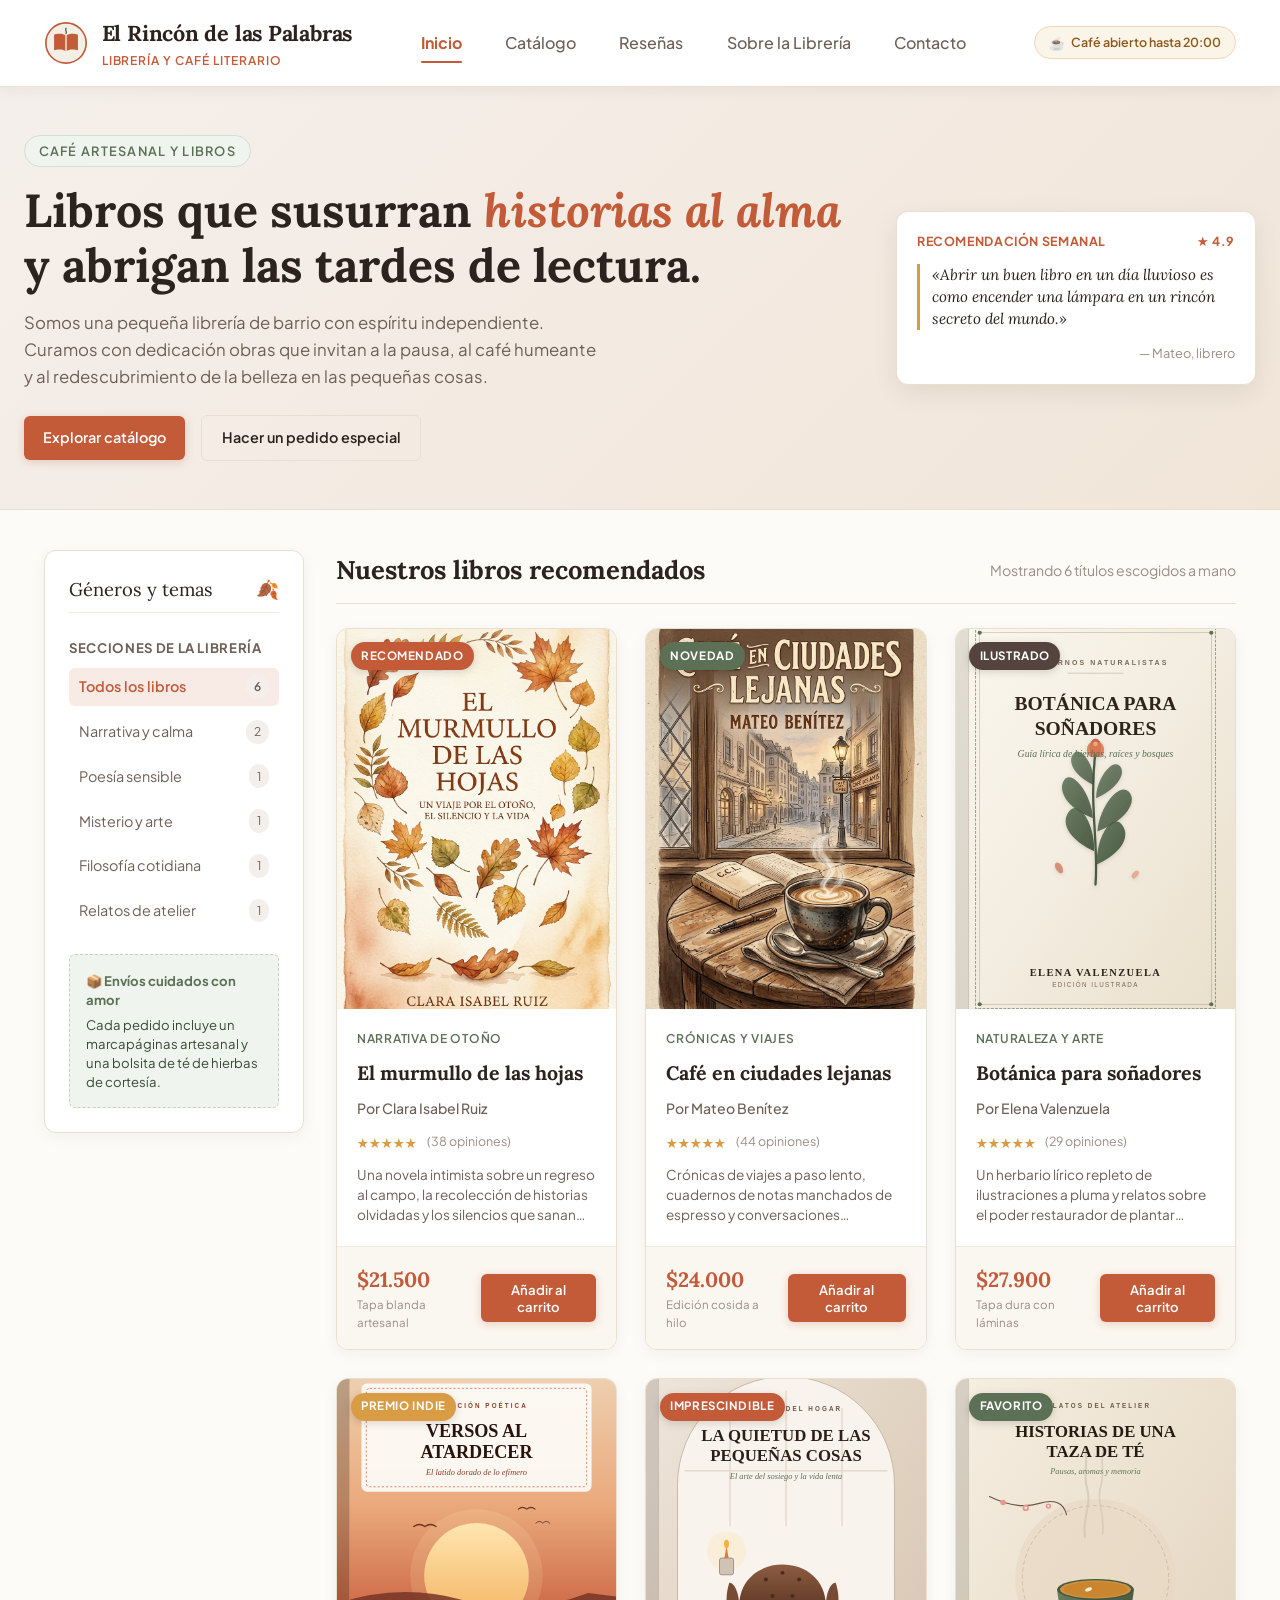
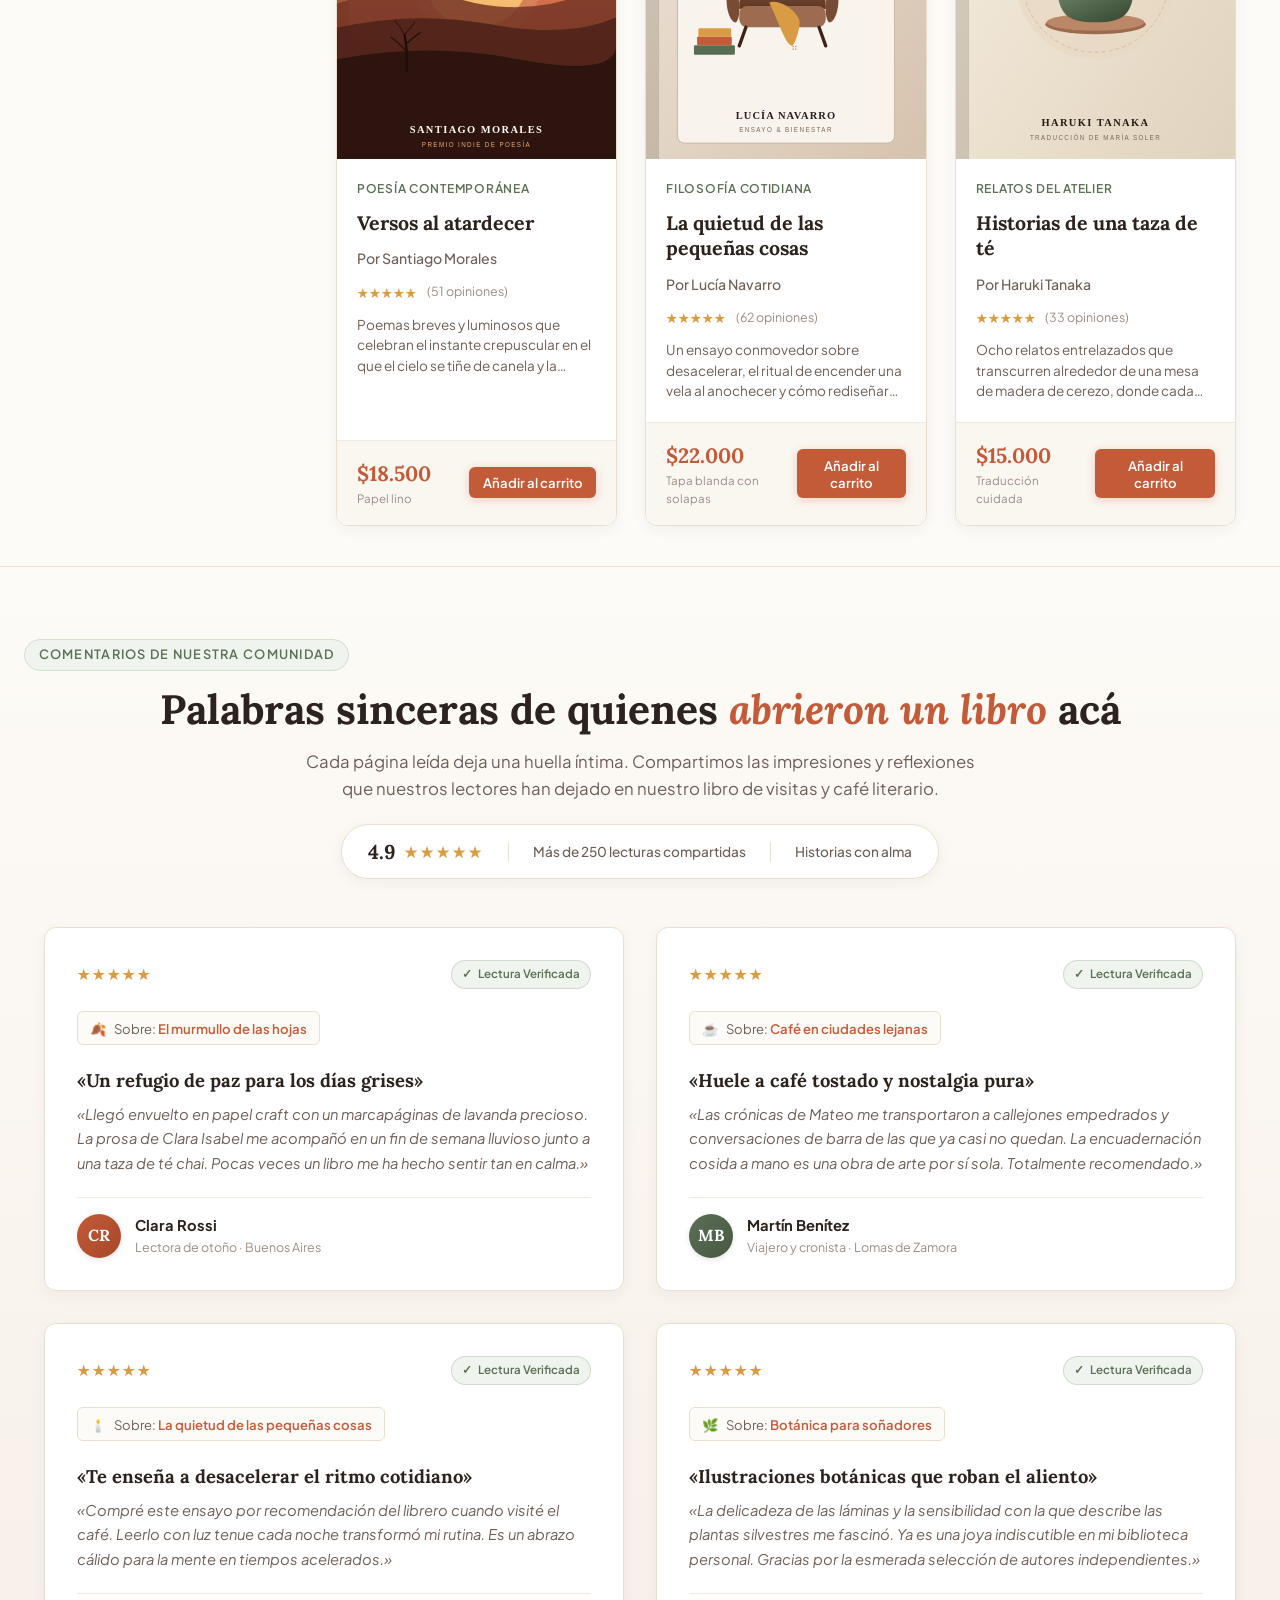
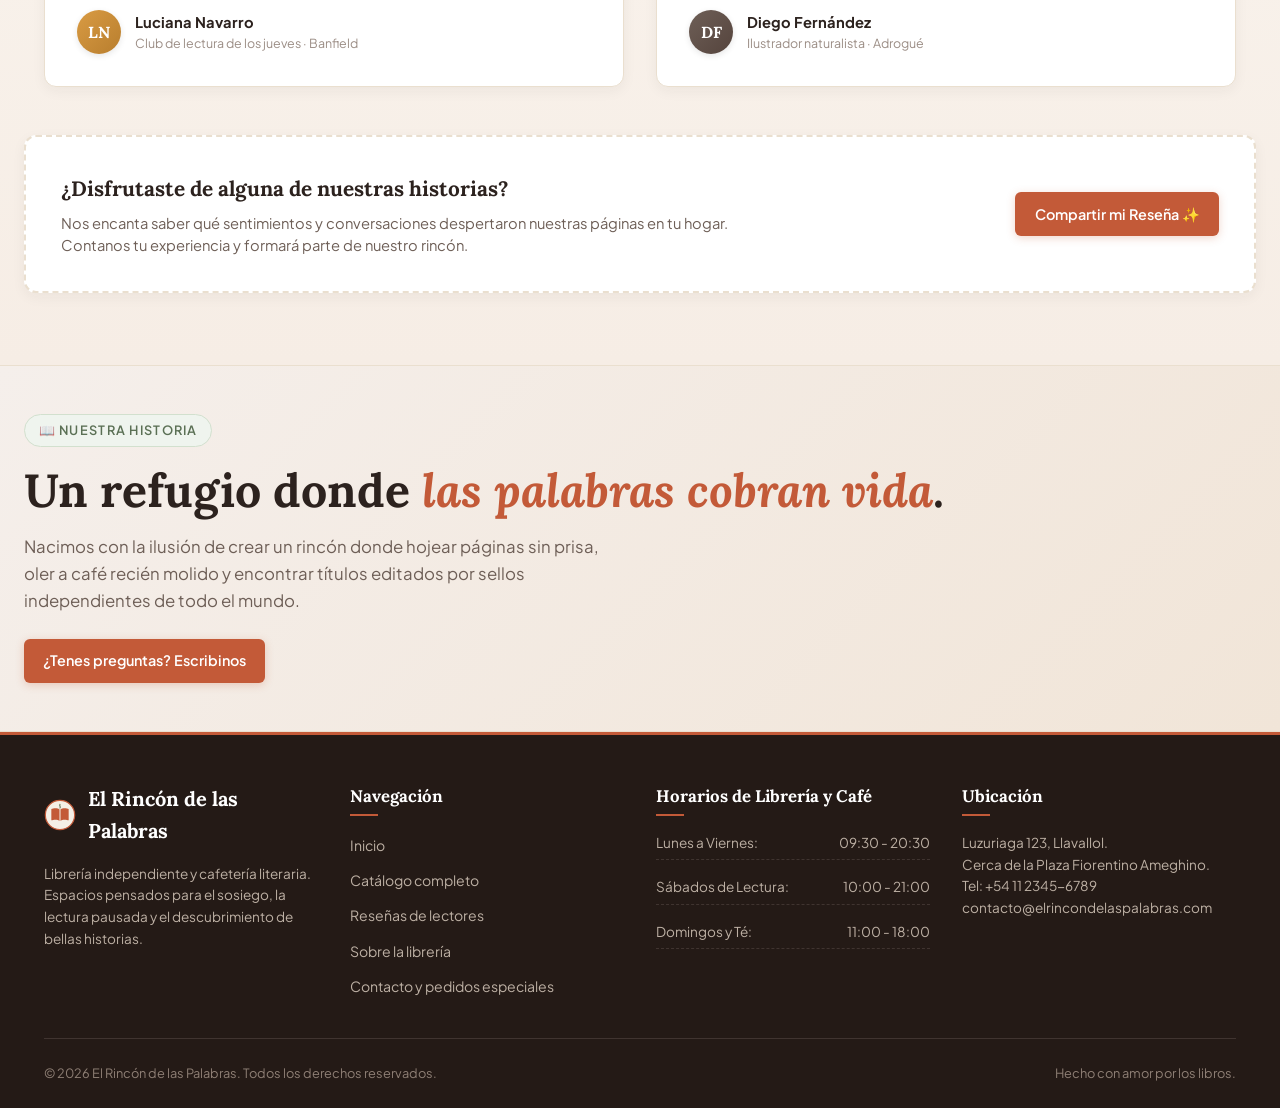
==== commit 9d4e1a2e: "Pequeños cambios v2" ====
--- a/index.html
+++ b/index.html
@@ -6,13 +6,13 @@
   <meta name="viewport" content="width=device-width, initial-scale=1.0">
   <meta name="description"
     content="El Rincón de las Palabras - Librería independiente. Catálogo curado de narrativa, poesía y libros que abrazan el alma.">
-  <title>El Rincón de las Palabras | Librería Independiente &amp; Acogedora</title>
+  <title>El Rincón de las Palabras | Librería y café literario</title>
   <link rel="stylesheet" href="css/styles.css">
 </head>
 
 <body>
 
-  <!-- Encabezado Principal & Navegación -->
+  <!-- Encabezado Principal y Navegación -->
   <header class="site-header">
     <div class="header-container">
       <a href="index.html" class="brand-link" id="brand-home-link">
@@ -20,7 +20,7 @@
           height="44">
         <div class="brand-info">
           <span class="brand-title">El Rincón de las Palabras</span>
-          <span class="brand-tagline">Librería &amp; Café Literario</span>
+          <span class="brand-tagline">Librería y café literario</span>
         </div>
       </a>
 
@@ -42,39 +42,40 @@
       <div class="header-actions">
         <span class="badge-cafe">
           <span class="badge-icon" aria-hidden="true">☕</span>
-          <span class="badge-text-long">Café Abierto hasta 20:00</span>
-          <span class="badge-text-short">Café Abierto</span>
+          <span class="badge-text-long">Café abierto hasta 20:00</span>
+          <span class="badge-text-short">Café abierto</span>
         </span>
       </div>
     </div>
   </header>
 
-  <!-- Banner Hero de Bienvenida -->
-  <section class="hero-banner" aria-labelledby="hero-title">
-    <div class="hero-container">
-      <div class="hero-text-block">
-        <span class="hero-badge"> Selección Artesanal &amp; Calma</span>
-        <h1 class="hero-heading" id="hero-title">Libros que susurran <em>historias al alma</em> y abrigan las tardes de
+  <!-- Banner de Bienvenida -->
+  <section class="banner" aria-labelledby="banner-title">
+    <div class="banner-container">
+      <div class="banner-text-block">
+        <span class="section-badge"> Café artesanal y libros</span>
+        <h1 class="banner-heading" id="banner-title">Libros que susurran <em>historias al alma</em> y abrigan las tardes
+          de
           lectura.</h1>
-        <p class="hero-description">
+        <p class="banner-description">
           Somos una pequeña librería de barrio con espíritu independiente. Curamos con dedicación obras que invitan a la
           pausa, al café humeante y al redescubrimiento de la belleza en las pequeñas cosas.
         </p>
-        <div class="hero-cta-group">
-          <a href="#catalogo" class="btn-primary" id="btn-explorar-catalogo">Explorar Catálogo</a>
-          <a href="pages/contacto.html" class="btn-secondary" id="btn-pedidos-especiales">Hacer un Pedido Especial</a>
-        </div>
-      </div>
-
-      <div class="hero-spotlight">
+        <div class="banner-cta-group">
+          <a href="#catalogo" class="btn-primary" id="btn-explorar-catalogo">Explorar catálogo</a>
+          <a href="pages/contacto.html" class="btn-secondary" id="btn-pedidos-especiales">Hacer un pedido especial</a>
+        </div>
+      </div>
+
+      <div class="banner-spotlight">
         <div class="spotlight-header">
-          <span>Recomendación Semanal</span>
+          <span>Recomendación semanal</span>
           <span>★ 4.9</span>
         </div>
         <blockquote class="spotlight-quote">
           «Abrir un buen libro en un día lluvioso es como encender una lámpara en un rincón secreto del mundo.»
         </blockquote>
-        <span class="spotlight-author">— Mateo, librero de guardia</span>
+        <span class="spotlight-author">— Mateo, librero</span>
       </div>
     </div>
   </section>
@@ -85,35 +86,35 @@
     <!-- Barra Lateral de Categorías y Filtros Semánticos -->
     <aside class="filters-sidebar" aria-label="Filtros del catálogo">
       <div class="sidebar-title">
-        <span>Géneros &amp; Temas</span>
+        <span>Géneros y temas</span>
         <span>🍂</span>
       </div>
 
       <div class="filter-group">
-        <span class="filter-label">Secciones de la Librería</span>
+        <span class="filter-label">Secciones de la librería</span>
         <ul class="filter-list">
           <li class="filter-item active">
-            <span>Todos los Libros</span>
+            <span>Todos los libros</span>
             <span class="filter-count">6</span>
           </li>
           <li class="filter-item">
-            <span>Narrativa &amp; Calma</span>
+            <span>Narrativa y calma</span>
             <span class="filter-count">2</span>
           </li>
           <li class="filter-item">
-            <span>Poesía Sensible</span>
+            <span>Poesía sensible</span>
             <span class="filter-count">1</span>
           </li>
           <li class="filter-item">
-            <span>Misterio &amp; Arte</span>
+            <span>Misterio y arte</span>
             <span class="filter-count">1</span>
           </li>
           <li class="filter-item">
-            <span>Filosofía Cotidiana</span>
+            <span>Filosofía cotidiana</span>
             <span class="filter-count">1</span>
           </li>
           <li class="filter-item">
-            <span>Relatos de Atelier</span>
+            <span>Relatos de atelier</span>
             <span class="filter-count">1</span>
           </li>
         </ul>
@@ -129,7 +130,7 @@
     <section class="catalog-section" aria-labelledby="catalog-heading">
       <div class="catalog-header">
         <h2 class="catalog-title" id="catalog-heading">
-          Nuestras Novedades Curadas
+          Nuestros libros recomendados
         </h2>
         <span class="catalog-stats">Mostrando 6 títulos escogidos a mano</span>
       </div>
@@ -146,8 +147,8 @@
             <span class="book-badge badge-featured">Recomendado</span>
           </div>
           <div class="book-card-body">
-            <span class="book-genre">Narrativa de Otoño</span>
-            <h3 class="book-title">El Murmullo de las Hojas</h3>
+            <span class="book-genre">Narrativa de otoño</span>
+            <h3 class="book-title">El murmullo de las hojas</h3>
             <p class="book-author">Por Clara Isabel Ruiz</p>
             <div class="book-rating" aria-label="Calificación 5 de 5 estrellas">
               <span>★★★★★</span>
@@ -176,8 +177,8 @@
             <span class="book-badge badge-indie">Novedad</span>
           </div>
           <div class="book-card-body">
-            <span class="book-genre">Crónicas &amp; Viajes</span>
-            <h3 class="book-title">Café en Ciudades Lejanas</h3>
+            <span class="book-genre">Crónicas y viajes</span>
+            <h3 class="book-title">Café en ciudades lejanas</h3>
             <p class="book-author">Por Mateo Benítez</p>
             <div class="book-rating" aria-label="Calificación 5 de 5 estrellas">
               <span>★★★★★</span>
@@ -206,8 +207,8 @@
             <span class="book-badge badge-classic">Ilustrado</span>
           </div>
           <div class="book-card-body">
-            <span class="book-genre">Naturaleza &amp; Arte</span>
-            <h3 class="book-title">Botánica para Soñadores</h3>
+            <span class="book-genre">Naturaleza y arte</span>
+            <h3 class="book-title">Botánica para soñadores</h3>
             <p class="book-author">Por Elena Valenzuela</p>
             <div class="book-rating" aria-label="Calificación 5 de 5 estrellas">
               <span>★★★★★</span>
@@ -236,8 +237,8 @@
             <span class="book-badge badge-award">Premio Indie</span>
           </div>
           <div class="book-card-body">
-            <span class="book-genre">Poesía Contemporánea</span>
-            <h3 class="book-title">Versos al Atardecer</h3>
+            <span class="book-genre">Poesía contemporánea</span>
+            <h3 class="book-title">Versos al atardecer</h3>
             <p class="book-author">Por Santiago Morales</p>
             <div class="book-rating" aria-label="Calificación 5 de 5 estrellas">
               <span>★★★★★</span>
@@ -266,8 +267,8 @@
             <span class="book-badge badge-featured">Imprescindible</span>
           </div>
           <div class="book-card-body">
-            <span class="book-genre">Filosofía Cotidiana</span>
-            <h3 class="book-title">La Quietud de las Pequeñas Cosas</h3>
+            <span class="book-genre">Filosofía cotidiana</span>
+            <h3 class="book-title">La quietud de las pequeñas cosas</h3>
             <p class="book-author">Por Lucía Navarro</p>
             <div class="book-rating" aria-label="Calificación 5 de 5 estrellas">
               <span>★★★★★</span>
@@ -296,8 +297,8 @@
             <span class="book-badge badge-indie">Favorito</span>
           </div>
           <div class="book-card-body">
-            <span class="book-genre">Relatos del Atelier</span>
-            <h3 class="book-title">Historias de una Taza de Té</h3>
+            <span class="book-genre">Relatos del atelier</span>
+            <h3 class="book-title">Historias de una taza de té</h3>
             <p class="book-author">Por Haruki Tanaka</p>
             <div class="book-rating" aria-label="Calificación 5 de 5 estrellas">
               <span>★★★★★</span>
@@ -327,9 +328,9 @@
 
       <!-- Encabezado y Resumen de Calificación -->
       <div class="reviews-header">
-        <span class="hero-badge">🕯️ Ecos de Nuestra Comunidad</span>
+        <span class="section-badge">Comentarios de nuestra comunidad</span>
         <h2 class="reviews-title" id="reviews-title">
-          Palabras sinceras de quienes <em>abrieron un libro</em> aquí
+          Palabras sinceras de quienes <em>abrieron un libro</em> acá
         </h2>
         <p class="reviews-subtitle">
           Cada página leída deja una huella íntima. Compartimos las impresiones y reflexiones que nuestros lectores han
@@ -345,14 +346,14 @@
           <span class="rating-divider" aria-hidden="true"></span>
           <span class="rating-stat-text">Más de 250 lecturas compartidas</span>
           <span class="rating-divider" aria-hidden="true"></span>
-          <span class="rating-stat-text">🌿 100% historias con alma</span>
-        </div>
-      </div>
-
-      <!-- Cuadrícula Flexbox de Reseñas -->
+          <span class="rating-stat-text">Historias con alma</span>
+        </div>
+      </div>
+
+      <!-- Grilla de Reseñas -->
       <div class="reviews-grid">
 
-        <!-- Reseña 1: El Murmullo de las Hojas -->
+        <!-- Reseña 1: El murmullo de las hojas -->
         <article class="review-card" id="review-1">
           <div class="review-card-top">
             <div class="review-stars" aria-label="Calificación 5 de 5 estrellas">
@@ -364,9 +365,9 @@
           </div>
 
           <a href="#book-murmullo-hojas" class="review-book-pill"
-            title="Ver libro El Murmullo de las Hojas en el catálogo">
+            title="Ver libro El murmullo de las hojas en el catálogo">
             <span aria-hidden="true">🍂</span>
-            <span>Sobre: <strong>El Murmullo de las Hojas</strong></span>
+            <span>Sobre: <strong>El murmullo de las hojas</strong></span>
           </a>
 
           <div class="review-body">
@@ -387,7 +388,7 @@
           </footer>
         </article>
 
-        <!-- Reseña 2: Café en Ciudades Lejanas -->
+        <!-- Reseña 2: Café en ciudades lejanas -->
         <article class="review-card" id="review-2">
           <div class="review-card-top">
             <div class="review-stars" aria-label="Calificación 5 de 5 estrellas">
@@ -399,9 +400,9 @@
           </div>
 
           <a href="#book-cafe-ciudades" class="review-book-pill"
-            title="Ver libro Café en Ciudades Lejanas en el catálogo">
+            title="Ver libro Café en ciudades lejanas en el catálogo">
             <span aria-hidden="true">☕</span>
-            <span>Sobre: <strong>Café en Ciudades Lejanas</strong></span>
+            <span>Sobre: <strong>Café en ciudades lejanas</strong></span>
           </a>
 
           <div class="review-body">
@@ -416,7 +417,7 @@
             <div class="review-avatar avatar-olive" aria-hidden="true">MB</div>
             <div class="review-author-info">
               <span class="review-author-name">Martín Benítez</span>
-              <span class="review-author-role">Viajero &amp; cronista · Lomas de Zamora</span>
+              <span class="review-author-role">Viajero y cronista · Lomas de Zamora</span>
             </div>
           </footer>
         </article>
@@ -433,9 +434,9 @@
           </div>
 
           <a href="#book-quietud-cosas" class="review-book-pill"
-            title="Ver libro La Quietud de las Pequeñas Cosas en el catálogo">
+            title="Ver libro La quietud de las pequeñas cosas en el catálogo">
             <span aria-hidden="true">🕯️</span>
-            <span>Sobre: <strong>La Quietud de las Pequeñas Cosas</strong></span>
+            <span>Sobre: <strong>La quietud de las pequeñas cosas</strong></span>
           </a>
 
           <div class="review-body">
@@ -467,9 +468,9 @@
           </div>
 
           <a href="#book-botanica-sonadores" class="review-book-pill"
-            title="Ver libro Botánica para Soñadores en el catálogo">
+            title="Ver libro Botánica para soñadores en el catálogo">
             <span aria-hidden="true">🌿</span>
-            <span>Sobre: <strong>Botánica para Soñadores</strong></span>
+            <span>Sobre: <strong>Botánica para soñadores</strong></span>
           </a>
 
           <div class="review-body">
@@ -508,23 +509,23 @@
   </section>
 
   <!-- Sección Sobre Nosotros / Alma de la Librería -->
-  <section class="hero-banner" id="sobre-nosotros" aria-labelledby="about-heading">
-    <div class="hero-container">
-      <div class="hero-text-block">
-        <span class="hero-badge">📖 Nuestra Historia</span>
-        <h2 class="hero-heading" id="about-heading">Un refugio donde <em>las palabras cobran vida</em>.</h2>
-        <p class="hero-description">
+  <section class="banner" id="sobre-nosotros" aria-labelledby="about-heading">
+    <div class="banner-container">
+      <div class="banner-text-block">
+        <span class="section-badge">📖 Nuestra Historia</span>
+        <h2 class="banner-heading" id="about-heading">Un refugio donde <em>las palabras cobran vida</em>.</h2>
+        <p class="banner-description">
           Nacimos con la ilusión de crear un rincón donde hojear páginas sin prisa, oler a café recién molido y
-          encontrar títulos editados con mimo por sellos independientes de todo el mundo.
+          encontrar títulos editados por sellos independientes de todo el mundo.
         </p>
-        <div class="hero-cta-group">
+        <div class="banner-cta-group">
           <a href="pages/contacto.html" class="btn-primary" id="btn-about-contact">¿Tenes preguntas? Escribinos</a>
         </div>
       </div>
     </div>
   </section>
 
-  <!-- Pie de Página Semántico (Flexbox) -->
+  <!-- Pie de Página -->
   <footer class="site-footer">
     <div class="footer-container">
       <div class="footer-columns">
@@ -536,7 +537,7 @@
             <span class="footer-brand-title">El Rincón de las Palabras</span>
           </div>
           <p class="footer-description">
-            Librería independiente &amp; cafetería literaria. Espacios pensados para el sosiego, la lectura pausada y el
+            Librería independiente y cafetería literaria. Espacios pensados para el sosiego, la lectura pausada y el
             descubrimiento de bellas historias.
           </p>
         </div>
@@ -546,16 +547,16 @@
           <h4 class="footer-col-title">Navegación</h4>
           <ul class="footer-links">
             <li><a href="index.html">Inicio</a></li>
-            <li><a href="#catalogo">Catálogo Completo</a></li>
-            <li><a href="#resenas">Reseñas de Lectores</a></li>
-            <li><a href="#sobre-nosotros">Sobre la Librería</a></li>
-            <li><a href="pages/contacto.html">Contacto &amp; Pedidos Especiales</a></li>
+            <li><a href="#catalogo">Catálogo completo</a></li>
+            <li><a href="#resenas">Reseñas de lectores</a></li>
+            <li><a href="#sobre-nosotros">Sobre la librería</a></li>
+            <li><a href="pages/contacto.html">Contacto y pedidos especiales</a></li>
           </ul>
         </div>
 
         <!-- Columna 3: Horarios de Visita -->
         <div class="footer-col">
-          <h4 class="footer-col-title">Horarios de Librería &amp; Café</h4>
+          <h4 class="footer-col-title">Horarios de Librería y Café</h4>
           <div class="footer-hours-item">
             <span>Lunes a Viernes:</span>
             <span>09:30 - 20:30</span>
@@ -565,7 +566,7 @@
             <span>10:00 - 21:00</span>
           </div>
           <div class="footer-hours-item">
-            <span>Domingos &amp; Té:</span>
+            <span>Domingos y Té:</span>
             <span>11:00 - 18:00</span>
           </div>
         </div>
--- a/css/styles.css
+++ b/css/styles.css
@@ -227,20 +227,26 @@
   display: none;
 }
 
+.badge-icon {
+  display: inline-flex;
+  align-items: center;
+  line-height: 1;
+}
+
 .badge-text-short {
   display: none;
 }
 
 /* --------------------------------------------------------------------------
-   4. Welcome Banner
+   4. Banner Principal (Flexbox)
    -------------------------------------------------------------------------- */
-.welcome-banner {
+.banner {
   background: linear-gradient(135deg, var(--bg-cream) 0%, #F1E5D8 100%);
   border-bottom: 1px solid var(--border-warm);
   padding: 3rem 1.5rem;
 }
 
-.welcome-container {
+.banner-container {
   max-width: 1240px;
   margin: 0 auto;
   display: flex;
@@ -250,14 +256,14 @@
   flex-wrap: wrap;
 }
 
-.welcome-text-block {
+.banner-text-block {
   flex: 1 1 500px;
   display: flex;
   flex-direction: column;
   gap: 1rem;
 }
 
-.welcome-badge {
+.section-badge {
   display: inline-flex;
   align-items: center;
   gap: 0.5rem;
@@ -273,7 +279,7 @@
   align-self: flex-start;
 }
 
-.welcome-heading {
+.banner-heading {
   font-family: var(--font-serif);
   font-size: clamp(2rem, 4vw, 2.9rem);
   font-weight: 700;
@@ -281,18 +287,18 @@
   color: var(--text-main);
 }
 
-.welcome-heading em {
+.banner-heading em {
   font-style: italic;
   color: var(--accent-terracotta);
 }
 
-.welcome-description {
+.banner-description {
   font-size: 1.05rem;
   color: var(--text-muted);
   max-width: 580px;
 }
 
-.welcome-cta-group {
+.banner-cta-group {
   display: flex;
   align-items: center;
   gap: 1rem;
@@ -300,7 +306,7 @@
   flex-wrap: wrap;
 }
 
-.welcome-spotlight {
+.banner-spotlight {
   flex: 0 1 360px;
   background-color: var(--bg-surface);
   border: 1px solid var(--border-warm);
@@ -983,7 +989,7 @@
 }
 
 /* --------------------------------------------------------------------------
-   8. Contact Page Layout & Formspree Form
+   8. Contact Page Layout & Formspree Form (Flexbox)
    -------------------------------------------------------------------------- */
 .contact-section {
   background: linear-gradient(135deg, var(--bg-cream) 0%, #EFE5D8 100%);
@@ -1421,11 +1427,11 @@
 }
 
 @media (max-width: 680px) {
-  .hero-container {
+  .banner-container {
     flex-direction: column;
   }
 
-  .hero-spotlight {
+  .banner-spotlight {
     width: 100%;
     flex: 1 1 100%;
   }
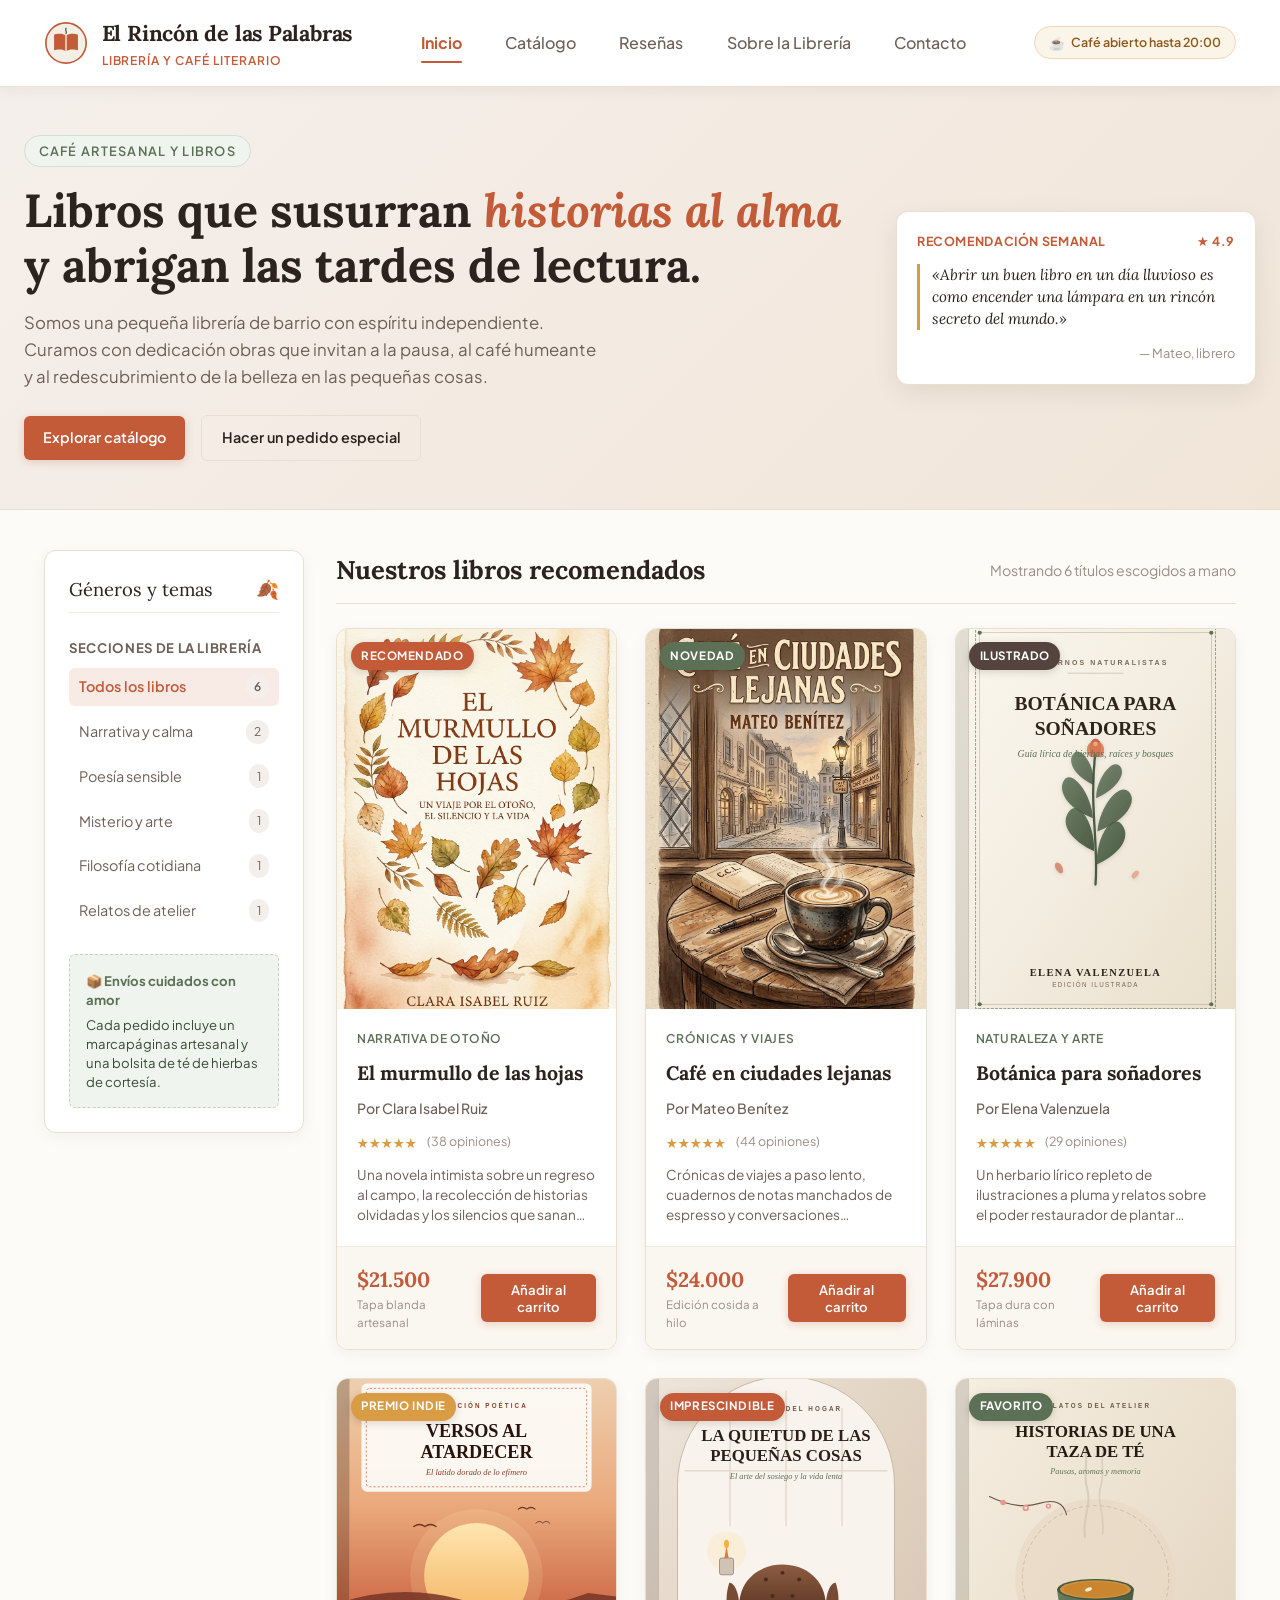
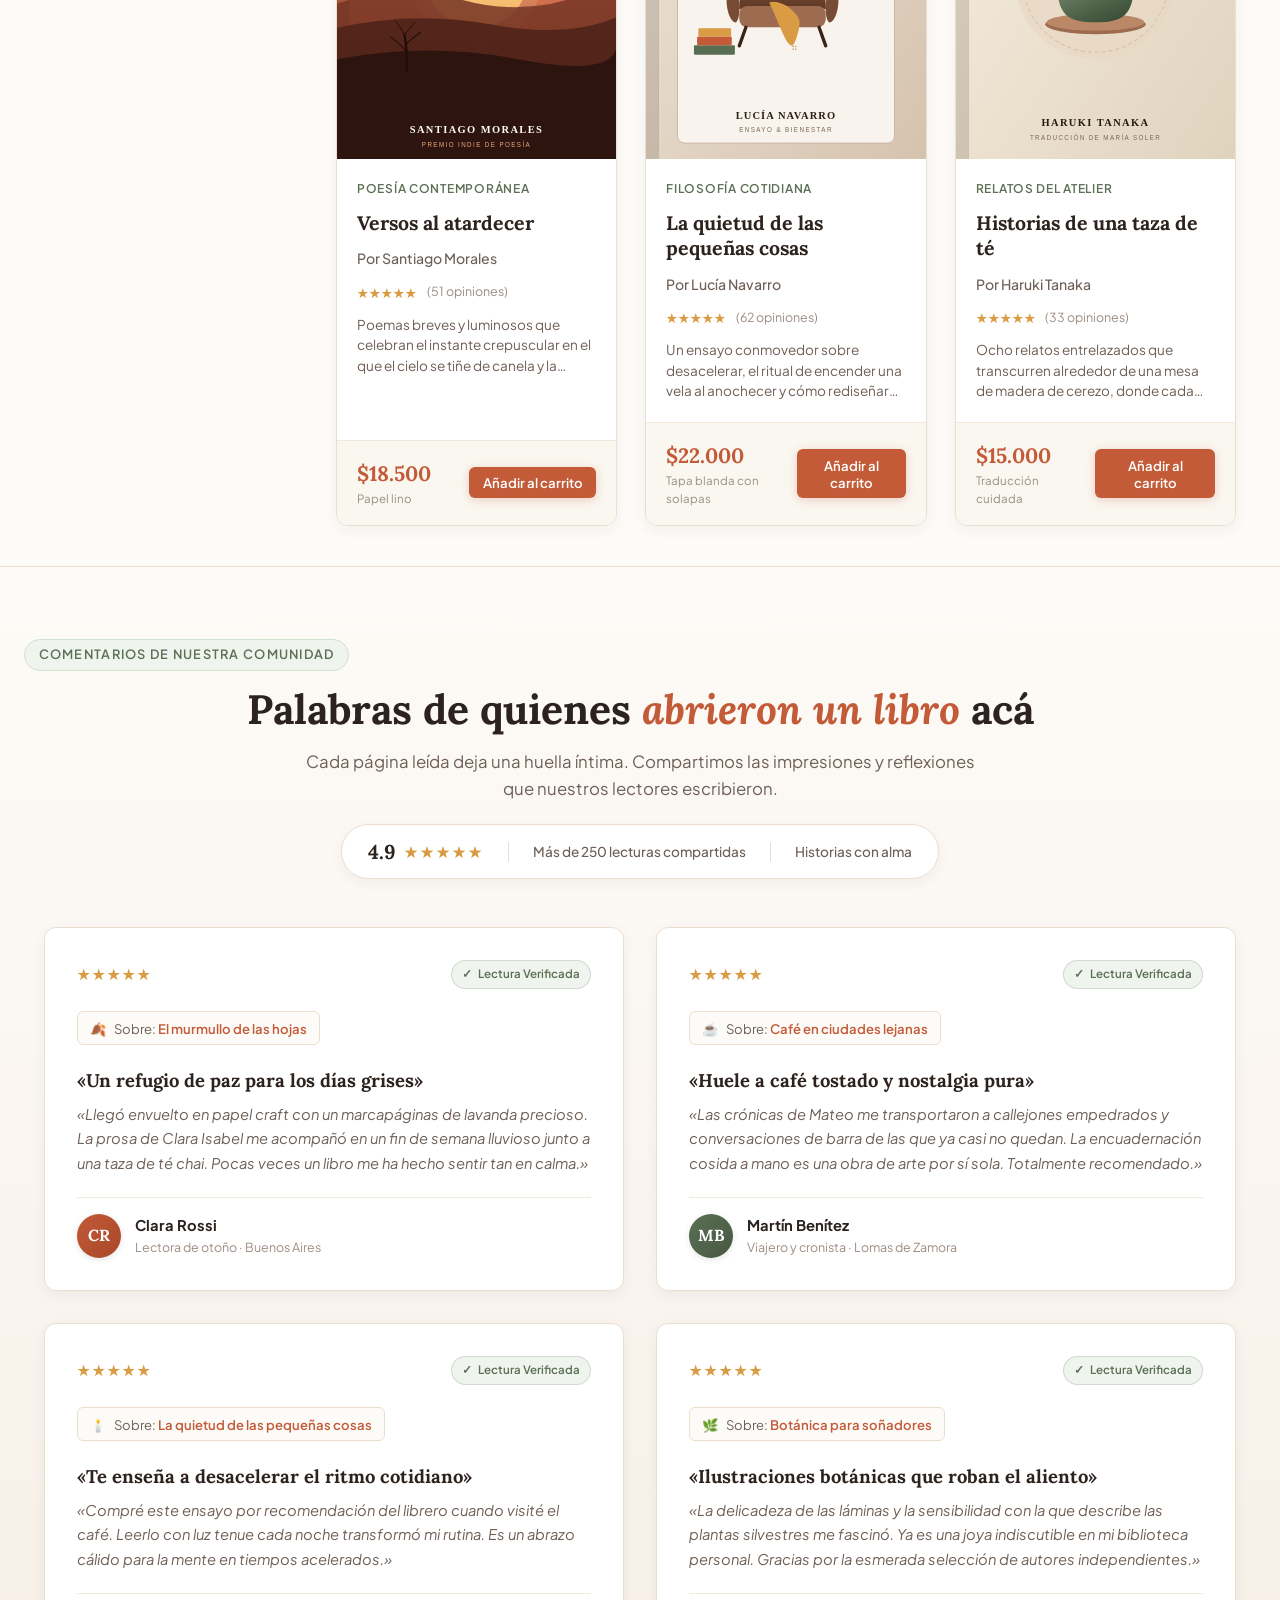
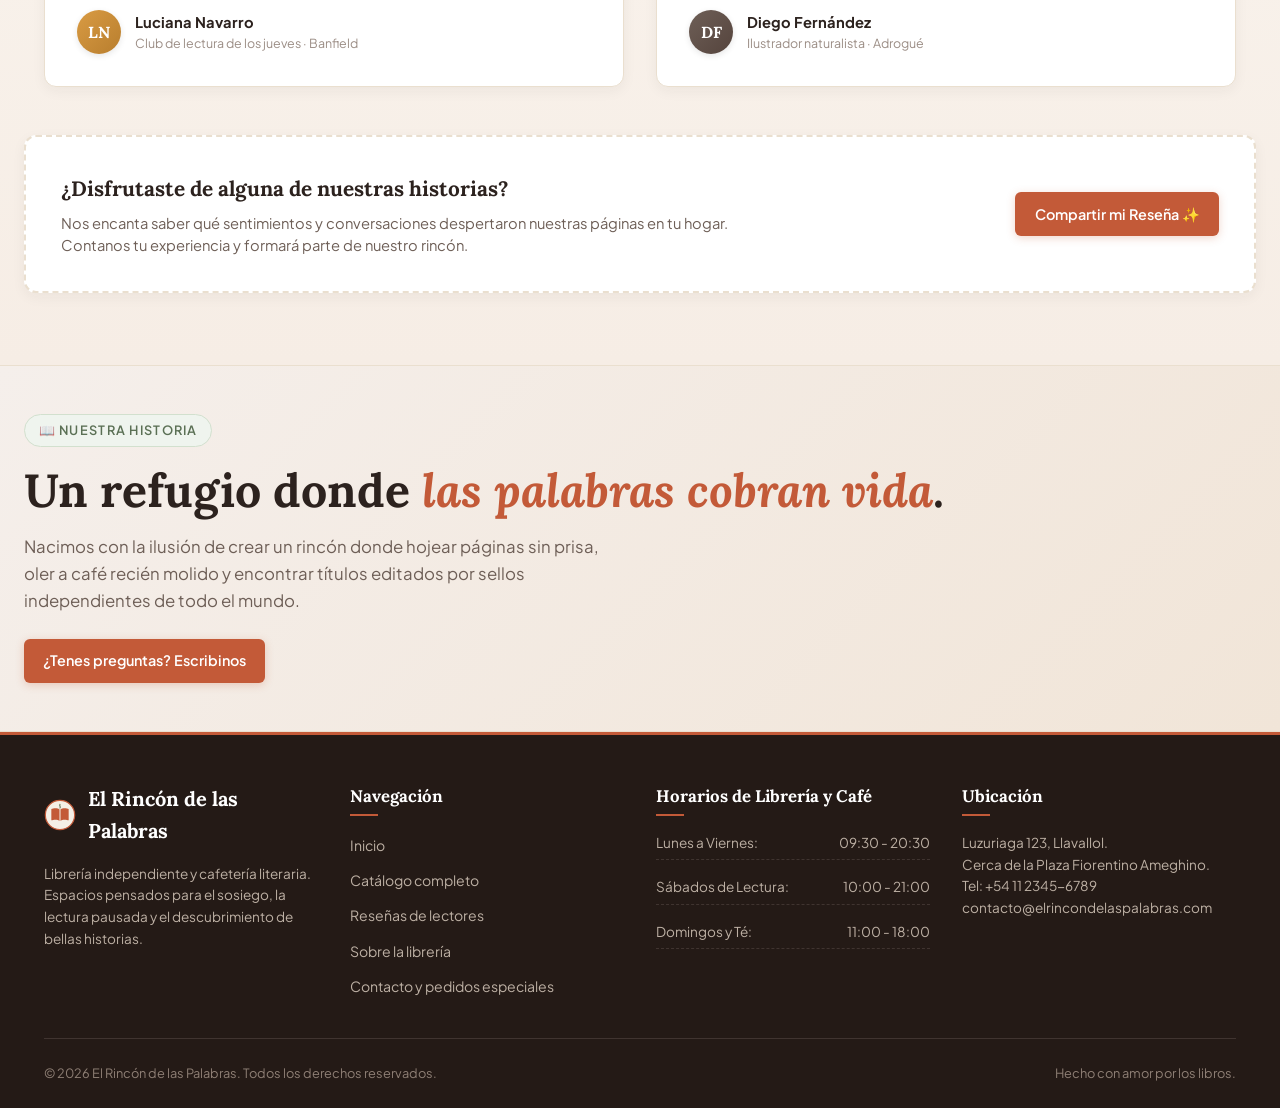
==== commit 7f50ad94: "modificaciones" ====
--- a/index.html
+++ b/index.html
@@ -330,11 +330,11 @@
       <div class="reviews-header">
         <span class="section-badge">Comentarios de nuestra comunidad</span>
         <h2 class="reviews-title" id="reviews-title">
-          Palabras sinceras de quienes <em>abrieron un libro</em> acá
+          Palabras de quienes <em>abrieron un libro</em> acá
         </h2>
         <p class="reviews-subtitle">
-          Cada página leída deja una huella íntima. Compartimos las impresiones y reflexiones que nuestros lectores han
-          dejado en nuestro libro de visitas y café literario.
+          Cada página leída deja una huella íntima. Compartimos las impresiones y reflexiones que nuestros lectores
+          escribieron.
         </p>
 
         <!-- Barra de Calificación Global -->
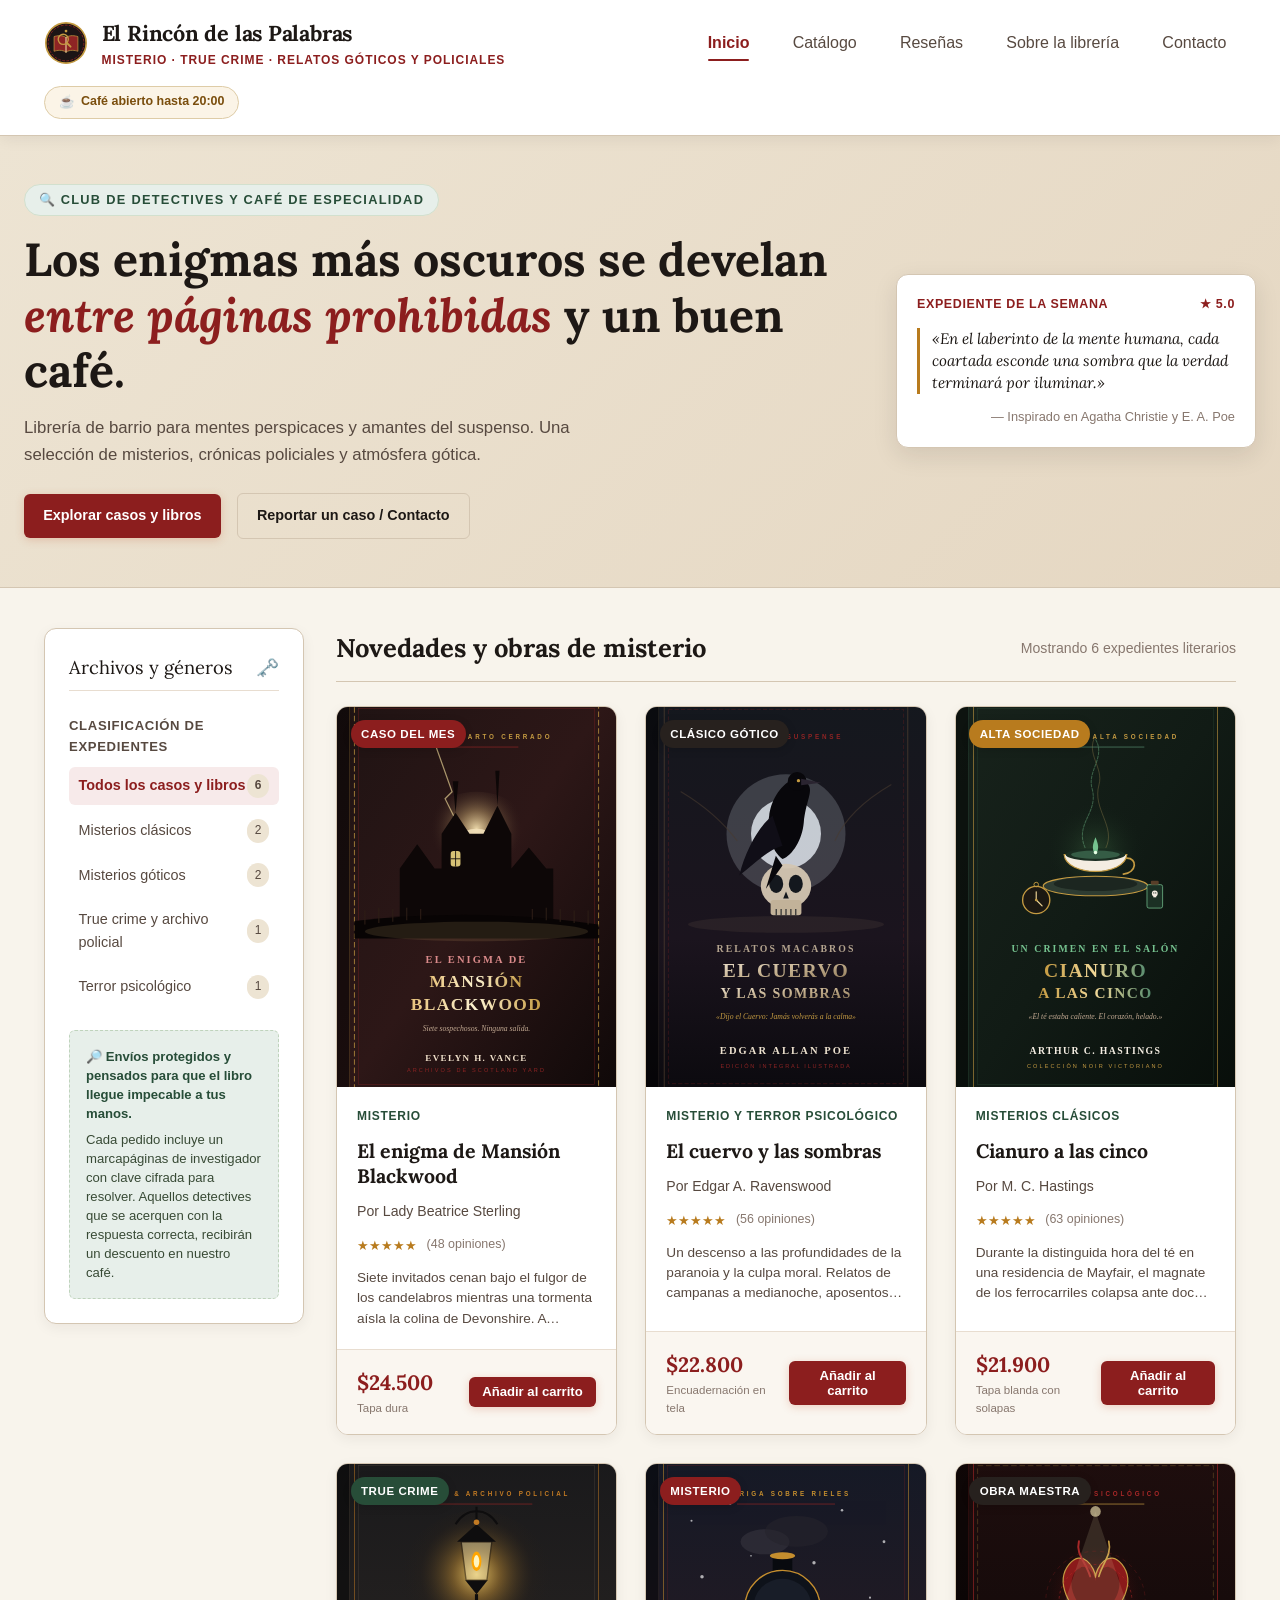
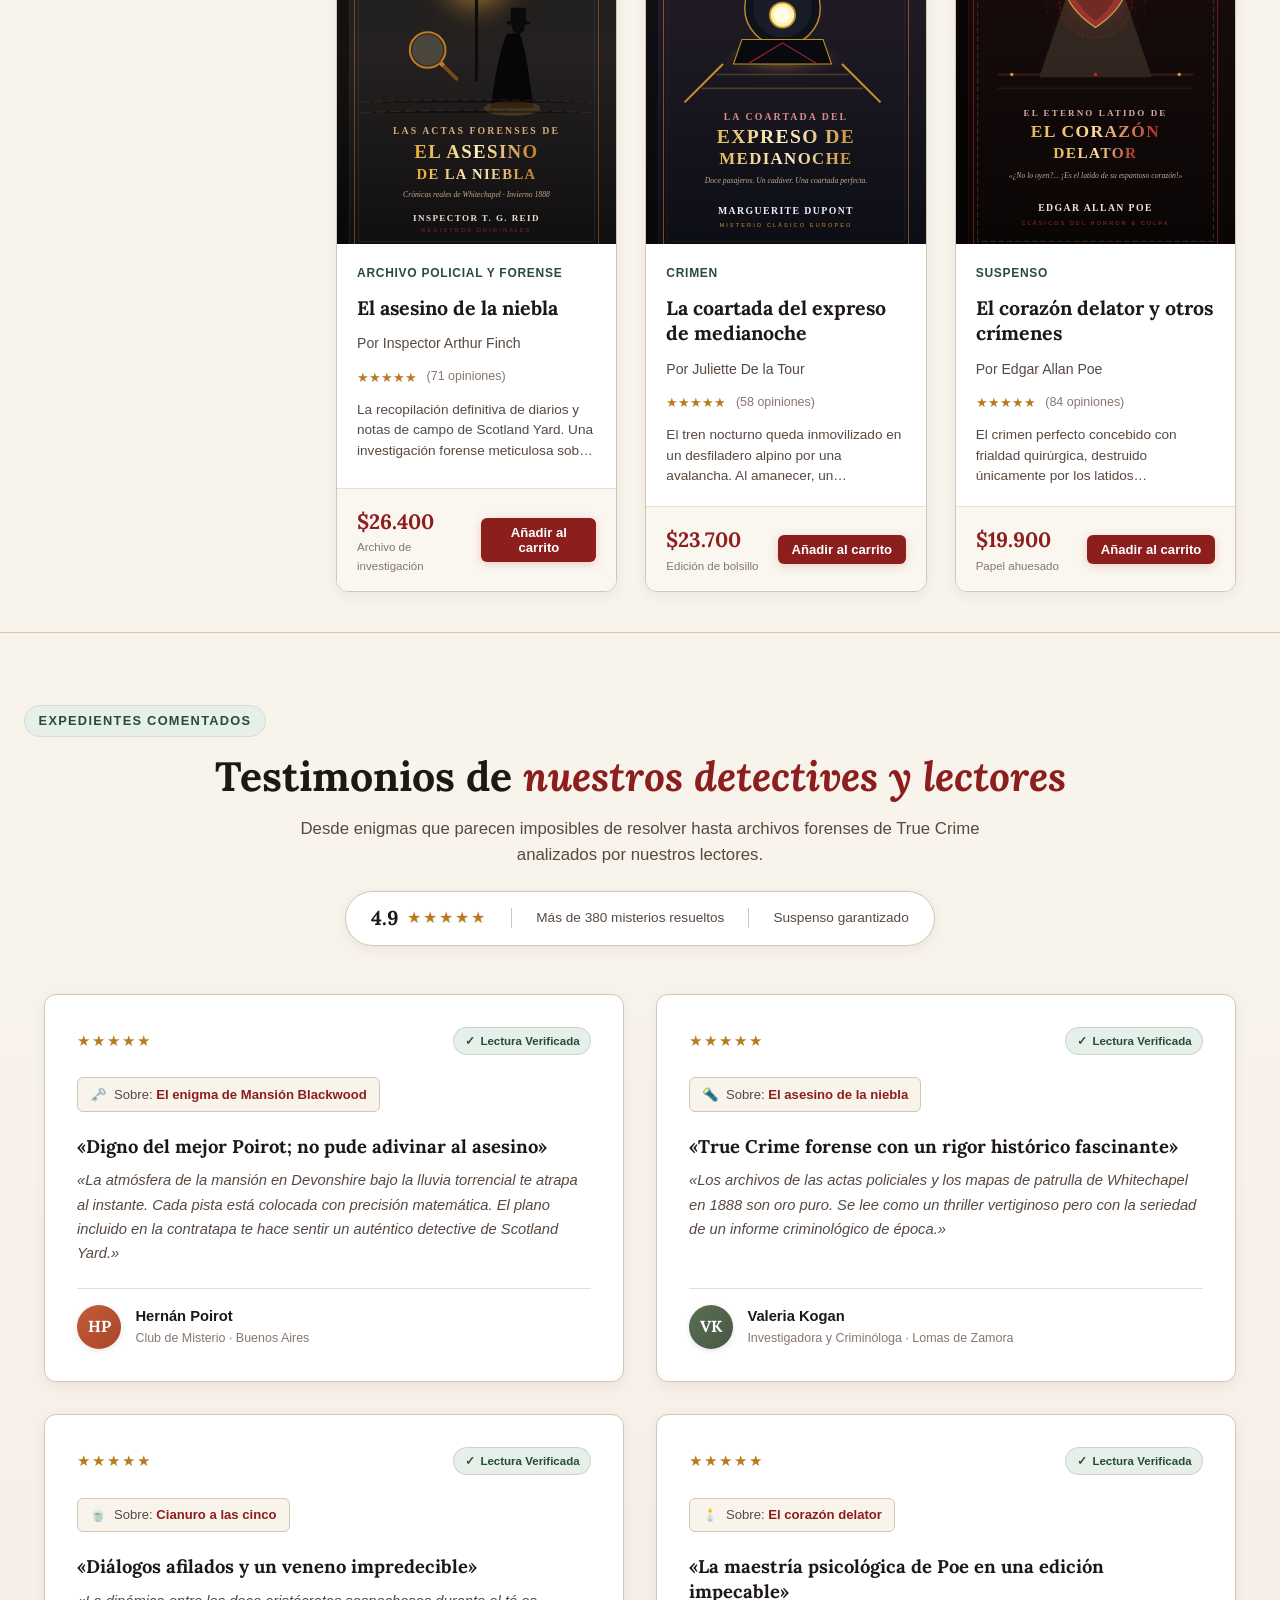
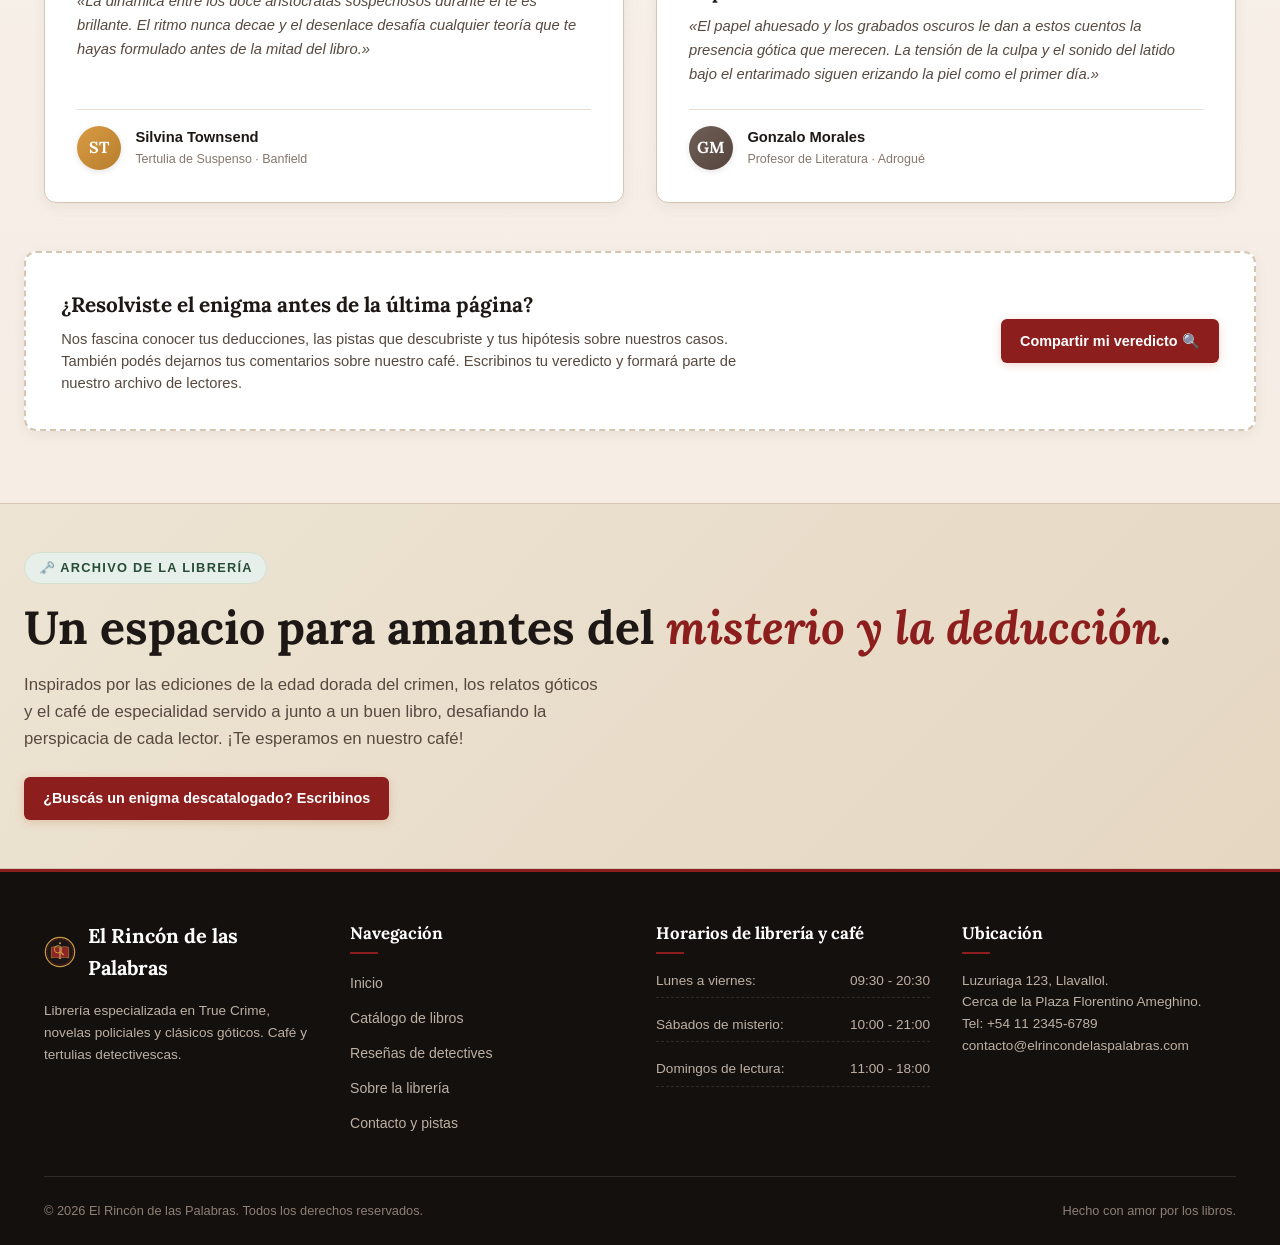
==== commit e47e3f22: "Primer commit" ====
--- a/index.html
+++ b/index.html
@@ -1,596 +1,762 @@
-<!DOCTYPE html>
+<!doctype html>
 <html lang="es">
-
-<head>
-  <meta charset="UTF-8">
-  <meta name="viewport" content="width=device-width, initial-scale=1.0">
-  <meta name="description"
-    content="El Rincón de las Palabras - Librería independiente. Catálogo curado de narrativa, poesía y libros que abrazan el alma.">
-  <title>El Rincón de las Palabras | Librería y café literario</title>
-  <link rel="stylesheet" href="css/styles.css">
-</head>
-
-<body>
-
-  <!-- Encabezado Principal y Navegación -->
-  <header class="site-header">
-    <div class="header-container">
-      <a href="index.html" class="brand-link" id="brand-home-link">
-        <img src="img/logo-bookstore.svg" alt="Logotipo El Rincón de las Palabras" class="brand-logo" width="44"
-          height="44">
-        <div class="brand-info">
-          <span class="brand-title">El Rincón de las Palabras</span>
-          <span class="brand-tagline">Librería y café literario</span>
-        </div>
-      </a>
-
-      <nav class="main-navigation" aria-label="Navegación principal">
-        <ul class="nav-links">
-          <li class="nav-item"><a href="index.html" class="active" id="nav-inicio"><span
-                class="nav-label-long">Inicio</span><span class="nav-label-short">Inicio</span></a></li>
-          <li class="nav-item"><a href="#catalogo" id="nav-catalogo"><span class="nav-label-long">Catálogo</span><span
-                class="nav-label-short">Libros</span></a></li>
-          <li class="nav-item"><a href="#resenas" id="nav-resenas"><span class="nav-label-long">Reseñas</span><span
-                class="nav-label-short">Reseñas</span></a></li>
-          <li class="nav-item"><a href="#sobre-nosotros" id="nav-sobre-nosotros"><span class="nav-label-long">Sobre la
-                Librería</span><span class="nav-label-short">Librería</span></a></li>
-          <li class="nav-item"><a href="pages/contacto.html" id="nav-contacto"><span
-                class="nav-label-long">Contacto</span><span class="nav-label-short">Contacto</span></a></li>
-        </ul>
-      </nav>
-
-      <div class="header-actions">
-        <span class="badge-cafe">
-          <span class="badge-icon" aria-hidden="true">☕</span>
-          <span class="badge-text-long">Café abierto hasta 20:00</span>
-          <span class="badge-text-short">Café abierto</span>
-        </span>
+  <head>
+    <meta charset="UTF-8" />
+    <meta name="viewport" content="width=device-width, initial-scale=1.0" />
+    <meta
+      name="description"
+      content="El Rincón de las Palabras - Librería para fanáticos del True Crime"
+    />
+    <title>
+      El Rincón de las Palabras | Misterio, True Crime y Relatos góticos y
+      policiales
+    </title>
+    <link rel="stylesheet" href="css/styles.css" />
+  </head>
+
+  <body>
+    <!-- Encabezado Principal y Navegación -->
+    <header class="site-header">
+      <div class="header-container">
+        <a href="index.html" class="brand-link" id="brand-home-link">
+          <img
+            src="img/logo-bookstore.svg"
+            alt="Logotipo El Rincón de las Palabras"
+            class="brand-logo"
+            width="44"
+            height="44"
+          />
+          <div class="brand-info">
+            <span class="brand-title">El Rincón de las Palabras</span>
+            <span class="brand-tagline"
+              >Misterio · True Crime · Relatos góticos y policiales</span
+            >
+          </div>
+        </a>
+
+        <nav class="main-navigation">
+          <ul class="nav-links">
+            <li class="nav-item">
+              <a href="index.html" class="active" id="nav-inicio"
+                ><span class="nav-label-long">Inicio</span
+                ><span class="nav-label-short">Inicio</span></a
+              >
+            </li>
+            <li class="nav-item">
+              <a href="#catalogo" id="nav-catalogo"
+                ><span class="nav-label-long">Catálogo</span
+                ><span class="nav-label-short">Casos</span></a
+              >
+            </li>
+            <li class="nav-item">
+              <a href="#resenas" id="nav-resenas"
+                ><span class="nav-label-long">Reseñas</span
+                ><span class="nav-label-short">Reseñas</span></a
+              >
+            </li>
+            <li class="nav-item">
+              <a href="#sobre-nosotros" id="nav-sobre-nosotros"
+                ><span class="nav-label-long">Sobre la librería</span
+                ><span class="nav-label-short">Librería</span></a
+              >
+            </li>
+            <li class="nav-item">
+              <a href="pages/contacto.html" id="nav-contacto"
+                ><span class="nav-label-long">Contacto</span
+                ><span class="nav-label-short">Contacto</span></a
+              >
+            </li>
+          </ul>
+        </nav>
+
+        <div class="header-actions">
+          <span class="badge-cafe">
+            <span class="badge-icon">☕</span>
+            <span class="badge-text-long">Café abierto hasta 20:00</span>
+            <span class="badge-text-short">Café abierto</span>
+          </span>
+        </div>
       </div>
-    </div>
-  </header>
-
-  <!-- Banner de Bienvenida -->
-  <section class="banner" aria-labelledby="banner-title">
-    <div class="banner-container">
-      <div class="banner-text-block">
-        <span class="section-badge"> Café artesanal y libros</span>
-        <h1 class="banner-heading" id="banner-title">Libros que susurran <em>historias al alma</em> y abrigan las tardes
-          de
-          lectura.</h1>
-        <p class="banner-description">
-          Somos una pequeña librería de barrio con espíritu independiente. Curamos con dedicación obras que invitan a la
-          pausa, al café humeante y al redescubrimiento de la belleza en las pequeñas cosas.
-        </p>
-        <div class="banner-cta-group">
-          <a href="#catalogo" class="btn-primary" id="btn-explorar-catalogo">Explorar catálogo</a>
-          <a href="pages/contacto.html" class="btn-secondary" id="btn-pedidos-especiales">Hacer un pedido especial</a>
-        </div>
-      </div>
-
-      <div class="banner-spotlight">
-        <div class="spotlight-header">
-          <span>Recomendación semanal</span>
-          <span>★ 4.9</span>
-        </div>
-        <blockquote class="spotlight-quote">
-          «Abrir un buen libro en un día lluvioso es como encender una lámpara en un rincón secreto del mundo.»
-        </blockquote>
-        <span class="spotlight-author">— Mateo, librero</span>
-      </div>
-    </div>
-  </section>
-
-  <!-- Contenedor Principal: Filtros y Catálogo -->
-  <main class="main-layout" id="catalogo">
-
-    <!-- Barra Lateral de Categorías y Filtros Semánticos -->
-    <aside class="filters-sidebar" aria-label="Filtros del catálogo">
-      <div class="sidebar-title">
-        <span>Géneros y temas</span>
-        <span>🍂</span>
-      </div>
-
-      <div class="filter-group">
-        <span class="filter-label">Secciones de la librería</span>
-        <ul class="filter-list">
-          <li class="filter-item active">
-            <span>Todos los libros</span>
-            <span class="filter-count">6</span>
-          </li>
-          <li class="filter-item">
-            <span>Narrativa y calma</span>
-            <span class="filter-count">2</span>
-          </li>
-          <li class="filter-item">
-            <span>Poesía sensible</span>
-            <span class="filter-count">1</span>
-          </li>
-          <li class="filter-item">
-            <span>Misterio y arte</span>
-            <span class="filter-count">1</span>
-          </li>
-          <li class="filter-item">
-            <span>Filosofía cotidiana</span>
-            <span class="filter-count">1</span>
-          </li>
-          <li class="filter-item">
-            <span>Relatos de atelier</span>
-            <span class="filter-count">1</span>
-          </li>
-        </ul>
-      </div>
-
-      <div class="sidebar-cozy-note">
-        <strong>📦 Envíos cuidados con amor</strong>
-        <span>Cada pedido incluye un marcapáginas artesanal y una bolsita de té de hierbas de cortesía.</span>
-      </div>
-    </aside>
-
-    <!-- Sección del Catálogo de Libros -->
-    <section class="catalog-section" aria-labelledby="catalog-heading">
-      <div class="catalog-header">
-        <h2 class="catalog-title" id="catalog-heading">
-          Nuestros libros recomendados
-        </h2>
-        <span class="catalog-stats">Mostrando 6 títulos escogidos a mano</span>
-      </div>
-
-      <!-- Tarjetas de Libros Flexbox -->
-      <div class="books-container">
-
-        <!-- Libro 1: El Murmullo de las Hojas -->
-        <article class="book-card" id="book-murmullo-hojas">
-          <div class="book-cover-wrapper">
-            <img src="img/libro-murmullo-hojas.jpg"
-              alt="Portada del libro El Murmullo de las Hojas con hojas otoñales en acuarela" class="book-cover-img"
-              width="400" height="600" loading="lazy">
-            <span class="book-badge badge-featured">Recomendado</span>
-          </div>
-          <div class="book-card-body">
-            <span class="book-genre">Narrativa de otoño</span>
-            <h3 class="book-title">El murmullo de las hojas</h3>
-            <p class="book-author">Por Clara Isabel Ruiz</p>
-            <div class="book-rating" aria-label="Calificación 5 de 5 estrellas">
-              <span>★★★★★</span>
-              <span class="book-reviews">(38 opiniones)</span>
-            </div>
-            <p class="book-synopsis">
-              Una novela intimista sobre un regreso al campo, la recolección de historias olvidadas y los silencios que
-              sanan bajo las arboledas doradas de octubre.
-            </p>
-          </div>
-          <div class="book-card-footer">
-            <div class="book-price-block">
-              <span class="book-price">$21.500</span>
-              <span class="book-price-format">Tapa blanda artesanal</span>
-            </div>
-            <button type="button" class="btn-primary btn-sm" id="btn-add-murmullo">Añadir al carrito</button>
-          </div>
-        </article>
-
-        <!-- Libro 2: Café en Ciudades Lejanas -->
-        <article class="book-card" id="book-cafe-ciudades">
-          <div class="book-cover-wrapper">
-            <img src="img/libro-cafe-ciudades.jpg"
-              alt="Portada del libro Café en Ciudades Lejanas con taza humeante y calle empedrada"
-              class="book-cover-img" width="400" height="600" loading="lazy">
-            <span class="book-badge badge-indie">Novedad</span>
-          </div>
-          <div class="book-card-body">
-            <span class="book-genre">Crónicas y viajes</span>
-            <h3 class="book-title">Café en ciudades lejanas</h3>
-            <p class="book-author">Por Mateo Benítez</p>
-            <div class="book-rating" aria-label="Calificación 5 de 5 estrellas">
-              <span>★★★★★</span>
-              <span class="book-reviews">(44 opiniones)</span>
-            </div>
-            <p class="book-synopsis">
-              Crónicas de viajes a paso lento, cuadernos de notas manchados de espresso y conversaciones inolvidables en
-              bistrós de adoquines desgastados.
-            </p>
-          </div>
-          <div class="book-card-footer">
-            <div class="book-price-block">
-              <span class="book-price">$24.000</span>
-              <span class="book-price-format">Edición cosida a hilo</span>
-            </div>
-            <button type="button" class="btn-primary btn-sm" id="btn-add-cafe">Añadir al carrito</button>
-          </div>
-        </article>
-
-        <!-- Libro 3: Botánica para Soñadores -->
-        <article class="book-card" id="book-botanica-sonadores">
-          <div class="book-cover-wrapper">
-            <img src="img/libro-botanica-sonadores.svg"
-              alt="Portada botánica ilustrada con ramas, flores prensadas y marco delicado" class="book-cover-img"
-              width="400" height="600" loading="lazy">
-            <span class="book-badge badge-classic">Ilustrado</span>
-          </div>
-          <div class="book-card-body">
-            <span class="book-genre">Naturaleza y arte</span>
-            <h3 class="book-title">Botánica para soñadores</h3>
-            <p class="book-author">Por Elena Valenzuela</p>
-            <div class="book-rating" aria-label="Calificación 5 de 5 estrellas">
-              <span>★★★★★</span>
-              <span class="book-reviews">(29 opiniones)</span>
-            </div>
-            <p class="book-synopsis">
-              Un herbario lírico repleto de ilustraciones a pluma y relatos sobre el poder restaurador de plantar
-              semillas y pasear por bosques antiguos.
-            </p>
-          </div>
-          <div class="book-card-footer">
-            <div class="book-price-block">
-              <span class="book-price">$27.900</span>
-              <span class="book-price-format">Tapa dura con láminas</span>
-            </div>
-            <button type="button" class="btn-primary btn-sm" id="btn-add-botanica">Añadir al carrito</button>
-          </div>
-        </article>
-
-        <!-- Libro 4: Versos al Atardecer -->
-        <article class="book-card" id="book-versos-atardecer">
-          <div class="book-cover-wrapper">
-            <img src="img/libro-versos-atardecer.svg"
-              alt="Portada poética con puesta de sol en tonos terracota y colinas minimalistas" class="book-cover-img"
-              width="400" height="600" loading="lazy">
-            <span class="book-badge badge-award">Premio Indie</span>
-          </div>
-          <div class="book-card-body">
-            <span class="book-genre">Poesía contemporánea</span>
-            <h3 class="book-title">Versos al atardecer</h3>
-            <p class="book-author">Por Santiago Morales</p>
-            <div class="book-rating" aria-label="Calificación 5 de 5 estrellas">
-              <span>★★★★★</span>
-              <span class="book-reviews">(51 opiniones)</span>
-            </div>
-            <p class="book-synopsis">
-              Poemas breves y luminosos que celebran el instante crepuscular en el que el cielo se tiñe de canela y la
-              mente encuentra quietud.
-            </p>
-          </div>
-          <div class="book-card-footer">
-            <div class="book-price-block">
-              <span class="book-price">$18.500</span>
-              <span class="book-price-format">Papel lino</span>
-            </div>
-            <button type="button" class="btn-primary btn-sm" id="btn-add-versos">Añadir al carrito</button>
-          </div>
-        </article>
-
-        <!-- Libro 5: La Quietud de las Pequeñas Cosas -->
-        <article class="book-card" id="book-quietud-cosas">
-          <div class="book-cover-wrapper">
-            <img src="img/libro-quietud-cosas.svg"
-              alt="Portada acogedora con sillón de lectura, manta cálida y pila de libros" class="book-cover-img"
-              width="400" height="600" loading="lazy">
-            <span class="book-badge badge-featured">Imprescindible</span>
-          </div>
-          <div class="book-card-body">
-            <span class="book-genre">Filosofía cotidiana</span>
-            <h3 class="book-title">La quietud de las pequeñas cosas</h3>
-            <p class="book-author">Por Lucía Navarro</p>
-            <div class="book-rating" aria-label="Calificación 5 de 5 estrellas">
-              <span>★★★★★</span>
-              <span class="book-reviews">(62 opiniones)</span>
-            </div>
-            <p class="book-synopsis">
-              Un ensayo conmovedor sobre desacelerar, el ritual de encender una vela al anochecer y cómo rediseñar
-              nuestro espacio para vivir con mayor presencia.
-            </p>
-          </div>
-          <div class="book-card-footer">
-            <div class="book-price-block">
-              <span class="book-price">$22.000</span>
-              <span class="book-price-format">Tapa blanda con solapas</span>
-            </div>
-            <button type="button" class="btn-primary btn-sm" id="btn-add-quietud">Añadir al carrito</button>
-          </div>
-        </article>
-
-        <!-- Libro 6: Historias de una Taza de Té -->
-        <article class="book-card" id="book-historias-te">
-          <div class="book-cover-wrapper">
-            <img src="img/libro-historias-te.svg"
-              alt="Portada con taza de té artesanal de cerámica verde y flores de cerezo" class="book-cover-img"
-              width="400" height="600" loading="lazy">
-            <span class="book-badge badge-indie">Favorito</span>
-          </div>
-          <div class="book-card-body">
-            <span class="book-genre">Relatos del atelier</span>
-            <h3 class="book-title">Historias de una taza de té</h3>
-            <p class="book-author">Por Haruki Tanaka</p>
-            <div class="book-rating" aria-label="Calificación 5 de 5 estrellas">
-              <span>★★★★★</span>
-              <span class="book-reviews">(33 opiniones)</span>
-            </div>
-            <p class="book-synopsis">
-              Ocho relatos entrelazados que transcurren alrededor de una mesa de madera de cerezo, donde cada aroma de
-              infusión despierta una memoria oculta.
-            </p>
-          </div>
-          <div class="book-card-footer">
-            <div class="book-price-block">
-              <span class="book-price">$15.000</span>
-              <span class="book-price-format">Traducción cuidada</span>
-            </div>
-            <button type="button" class="btn-primary btn-sm" id="btn-add-te">Añadir al carrito</button>
-          </div>
-        </article>
-
+    </header>
+
+    <!-- Banner de Bienvenida -->
+    <section class="banner">
+      <div class="banner-container">
+        <div class="banner-text-block">
+          <span class="section-badge"
+            >🔍 Club de Detectives y café de especialidad</span
+          >
+          <h1 class="banner-heading" id="banner-title">
+            Los enigmas más oscuros se develan
+            <em>entre páginas prohibidas</em> y un buen café.
+          </h1>
+          <p class="banner-description">
+            Librería de barrio para mentes perspicaces y amantes del suspenso.
+            Una selección de misterios, crónicas policiales y atmósfera gótica.
+          </p>
+          <div class="banner-cta-group">
+            <a href="#catalogo" class="btn-primary" id="btn-explorar-catalogo"
+              >Explorar casos y libros</a
+            >
+            <a
+              href="pages/contacto.html"
+              class="btn-secondary"
+              id="btn-pedidos-especiales"
+              >Reportar un caso / Contacto</a
+            >
+          </div>
+        </div>
+
+        <div class="banner-spotlight">
+          <div class="spotlight-header">
+            <span>Expediente de la semana</span>
+            <span>★ 5.0</span>
+          </div>
+          <blockquote class="spotlight-quote">
+            «En el laberinto de la mente humana, cada coartada esconde una
+            sombra que la verdad terminará por iluminar.»
+          </blockquote>
+          <span class="spotlight-author"
+            >— Inspirado en Agatha Christie y E. A. Poe</span
+          >
+        </div>
       </div>
     </section>
-  </main>
-
-  <!-- Sección de Reseñas de la Comunidad Lectora -->
-  <section class="reviews-section" id="resenas" aria-labelledby="reviews-title">
-    <div class="reviews-container">
-
-      <!-- Encabezado y Resumen de Calificación -->
-      <div class="reviews-header">
-        <span class="section-badge">Comentarios de nuestra comunidad</span>
-        <h2 class="reviews-title" id="reviews-title">
-          Palabras de quienes <em>abrieron un libro</em> acá
-        </h2>
-        <p class="reviews-subtitle">
-          Cada página leída deja una huella íntima. Compartimos las impresiones y reflexiones que nuestros lectores
-          escribieron.
-        </p>
-
-        <!-- Barra de Calificación Global -->
-        <div class="reviews-rating-bar" aria-label="Calificación media 4.9 de 5 basada en 250 lecturas">
-          <div class="rating-score-group">
-            <span class="rating-number">4.9</span>
-            <span class="rating-stars-gold" aria-hidden="true">★★★★★</span>
-          </div>
-          <span class="rating-divider" aria-hidden="true"></span>
-          <span class="rating-stat-text">Más de 250 lecturas compartidas</span>
-          <span class="rating-divider" aria-hidden="true"></span>
-          <span class="rating-stat-text">Historias con alma</span>
-        </div>
+
+    <!-- Contenedor Principal: Filtros y Catálogo -->
+    <main class="main-layout" id="catalogo">
+      <!-- Barra Lateral de Categorías y Filtros Semánticos -->
+      <aside class="filters-sidebar">
+        <div class="sidebar-title">
+          <span>Archivos y géneros</span>
+          <span>🗝️</span>
+        </div>
+
+        <div class="filter-group">
+          <span class="filter-label">Clasificación de expedientes</span>
+          <ul class="filter-list">
+            <li class="filter-item active">
+              <span>Todos los casos y libros</span>
+              <span class="filter-count">6</span>
+            </li>
+            <li class="filter-item">
+              <span>Misterios clásicos</span>
+              <span class="filter-count">2</span>
+            </li>
+            <li class="filter-item">
+              <span>Misterios góticos</span>
+              <span class="filter-count">2</span>
+            </li>
+            <li class="filter-item">
+              <span>True crime y archivo policial</span>
+              <span class="filter-count">1</span>
+            </li>
+            <li class="filter-item">
+              <span>Terror psicológico</span>
+              <span class="filter-count">1</span>
+            </li>
+          </ul>
+        </div>
+
+        <div class="sidebar-cozy-note">
+          <strong
+            >🔎 Envíos protegidos y pensados para que el libro llegue impecable
+            a tus manos.</strong
+          >
+          <span
+            >Cada pedido incluye un marcapáginas de investigador con clave
+            cifrada para resolver. Aquellos detectives que se acerquen con la
+            respuesta correcta, recibirán un descuento en nuestro café.</span
+          >
+        </div>
+      </aside>
+
+      <!-- Sección del Catálogo de Libros -->
+      <section class="catalog-section">
+        <div class="catalog-header">
+          <h2 class="catalog-title" id="catalog-heading">
+            Novedades y obras de misterio
+          </h2>
+          <span class="catalog-stats">Mostrando 6 expedientes literarios</span>
+        </div>
+
+        <!-- Tarjetas de Libros -->
+        <div class="books-container">
+          <!-- Libro 1: El Enigma de Mansión Blackwood -->
+          <article class="book-card" id="book-mansion-blackwood">
+            <div class="book-cover-wrapper">
+              <img
+                src="img/libro-mansion-blackwood.svg"
+                alt="Portada del libro El Enigma de Mansión Blackwood con mansión victoriana bajo tormenta"
+                class="book-cover-img"
+                width="400"
+                height="600"
+                loading="lazy"
+              />
+              <span class="book-badge badge-featured">Caso del Mes</span>
+            </div>
+            <div class="book-card-body">
+              <span class="book-genre">Misterio</span>
+              <h3 class="book-title">El enigma de Mansión Blackwood</h3>
+              <p class="book-author">Por Lady Beatrice Sterling</p>
+              <div class="book-rating">
+                <span>★★★★★</span>
+                <span class="book-reviews">(48 opiniones)</span>
+              </div>
+              <p class="book-synopsis">
+                Siete invitados cenan bajo el fulgor de los candelabros mientras
+                una tormenta aísla la colina de Devonshire. A medianoche, Lord
+                Blackwood yace sin vida en una biblioteca cerrada con doble
+                cerrojo interior.
+              </p>
+            </div>
+            <div class="book-card-footer">
+              <div class="book-price-block">
+                <span class="book-price">$24.500</span>
+                <span class="book-price-format">Tapa dura</span>
+              </div>
+              <button
+                type="button"
+                class="btn-primary btn-sm"
+                id="btn-add-blackwood"
+              >
+                Añadir al carrito
+              </button>
+            </div>
+          </article>
+
+          <!-- Libro 2: El Cuervo y las Sombras -->
+          <article class="book-card" id="book-cuervo-sombras">
+            <div class="book-cover-wrapper">
+              <img
+                src="img/libro-cuervo-sombras.svg"
+                alt="Portada del libro El Cuervo y las Sombras con cuervo y ventana de noche"
+                class="book-cover-img"
+                width="400"
+                height="600"
+                loading="lazy"
+              />
+              <span class="book-badge badge-classic">Clásico Gótico</span>
+            </div>
+            <div class="book-card-body">
+              <span class="book-genre">Misterio y terror psicológico</span>
+              <h3 class="book-title">El cuervo y las sombras</h3>
+              <p class="book-author">Por Edgar A. Ravenswood</p>
+              <div class="book-rating">
+                <span>★★★★★</span>
+                <span class="book-reviews">(56 opiniones)</span>
+              </div>
+              <p class="book-synopsis">
+                Un descenso a las profundidades de la paranoia y la culpa moral.
+                Relatos de campanas a medianoche, aposentos en penumbra y el
+                aleteo incesante de un ave negra que anuncia la caída de la
+                cordura humana.
+              </p>
+            </div>
+            <div class="book-card-footer">
+              <div class="book-price-block">
+                <span class="book-price">$22.800</span>
+                <span class="book-price-format">Encuadernación en tela</span>
+              </div>
+              <button
+                type="button"
+                class="btn-primary btn-sm"
+                id="btn-add-cuervo"
+              >
+                Añadir al carrito
+              </button>
+            </div>
+          </article>
+
+          <!-- Libro 3: Cianuro a las Cinco -->
+          <article class="book-card" id="book-cianuro-cinco">
+            <div class="book-cover-wrapper">
+              <img
+                src="img/libro-cianuro-cinco.svg"
+                alt="Portada del libro Cianuro a las Cinco con taza de té de porcelana y veneno"
+                class="book-cover-img"
+                width="400"
+                height="600"
+                loading="lazy"
+              />
+              <span class="book-badge badge-award">Alta Sociedad</span>
+            </div>
+            <div class="book-card-body">
+              <span class="book-genre">Misterios clásicos</span>
+              <h3 class="book-title">Cianuro a las cinco</h3>
+              <p class="book-author">Por M. C. Hastings</p>
+              <div class="book-rating">
+                <span>★★★★★</span>
+                <span class="book-reviews">(63 opiniones)</span>
+              </div>
+              <p class="book-synopsis">
+                Durante la distinguida hora del té en una residencia de Mayfair,
+                el magnate de los ferrocarriles colapsa ante doce comensales.
+                Una cucharilla de plata, un sutil olor a almendras amargas y
+                ningún inocente creíble.
+              </p>
+            </div>
+            <div class="book-card-footer">
+              <div class="book-price-block">
+                <span class="book-price">$21.900</span>
+                <span class="book-price-format">Tapa blanda con solapas</span>
+              </div>
+              <button
+                type="button"
+                class="btn-primary btn-sm"
+                id="btn-add-cianuro"
+              >
+                Añadir al carrito
+              </button>
+            </div>
+          </article>
+
+          <!-- Libro 4: El Asesino de la Niebla -->
+          <article class="book-card" id="book-asesino-niebla">
+            <div class="book-cover-wrapper">
+              <img
+                src="img/libro-asesino-niebla.svg"
+                alt="Portada de El Asesino de la Niebla con farol de gas y adoquines victorianos"
+                class="book-cover-img"
+                width="400"
+                height="600"
+                loading="lazy"
+              />
+              <span class="book-badge badge-indie">True Crime</span>
+            </div>
+            <div class="book-card-body">
+              <span class="book-genre">Archivo policial y forense</span>
+              <h3 class="book-title">El asesino de la niebla</h3>
+              <p class="book-author">Por Inspector Arthur Finch</p>
+              <div class="book-rating">
+                <span>★★★★★</span>
+                <span class="book-reviews">(71 opiniones)</span>
+              </div>
+              <p class="book-synopsis">
+                La recopilación definitiva de diarios y notas de campo de
+                Scotland Yard. Una investigación forense meticulosa sobre los
+                crímenes seriales que sembraron el pánico en los adoquines
+                londinenses durante el otoño de 1888.
+              </p>
+            </div>
+            <div class="book-card-footer">
+              <div class="book-price-block">
+                <span class="book-price">$26.400</span>
+                <span class="book-price-format">Archivo de investigación</span>
+              </div>
+              <button
+                type="button"
+                class="btn-primary btn-sm"
+                id="btn-add-niebla"
+              >
+                Añadir al carrito
+              </button>
+            </div>
+          </article>
+
+          <!-- Libro 5: La Coartada del Expreso de Medianoche-->
+          <article class="book-card" id="book-expreso-medianoche">
+            <div class="book-cover-wrapper">
+              <img
+                src="img/libro-expreso-medianoche.svg"
+                alt="Portada del libro La Coartada del Expreso de Medianoche con locomotora a vapor y nieve"
+                class="book-cover-img"
+                width="400"
+                height="600"
+                loading="lazy"
+              />
+              <span class="book-badge badge-featured">Misterio</span>
+            </div>
+            <div class="book-card-body">
+              <span class="book-genre">Crimen</span>
+              <h3 class="book-title">La coartada del expreso de medianoche</h3>
+              <p class="book-author">Por Juliette De la Tour</p>
+              <div class="book-rating">
+                <span>★★★★★</span>
+                <span class="book-reviews">(58 opiniones)</span>
+              </div>
+              <p class="book-synopsis">
+                El tren nocturno queda inmovilizado en un desfiladero alpino por
+                una avalancha. Al amanecer, un acaudalado diplomático es
+                encontrado muerto en su camarote cerrado con cerrojo. Doce
+                viajeros, doce coartadas blindadas.
+              </p>
+            </div>
+            <div class="book-card-footer">
+              <div class="book-price-block">
+                <span class="book-price">$23.700</span>
+                <span class="book-price-format">Edición de bolsillo</span>
+              </div>
+              <button
+                type="button"
+                class="btn-primary btn-sm"
+                id="btn-add-expreso"
+              >
+                Añadir al carrito
+              </button>
+            </div>
+          </article>
+
+          <!-- Libro 6: El Corazón Delator y Otros Crímenes (Edgar Allan Poe) -->
+          <article class="book-card" id="book-corazon-delator">
+            <div class="book-cover-wrapper">
+              <img
+                src="img/libro-corazon-delator.svg"
+                alt="Portada del libro El Corazón Delator con farol victoriano y piso de madera"
+                class="book-cover-img"
+                width="400"
+                height="600"
+                loading="lazy"
+              />
+              <span class="book-badge badge-classic">Obra Maestra</span>
+            </div>
+            <div class="book-card-body">
+              <span class="book-genre">Suspenso</span>
+              <h3 class="book-title">El corazón delator y otros crímenes</h3>
+              <p class="book-author">Por Edgar Allan Poe</p>
+              <div class="book-rating">
+                <span>★★★★★</span>
+                <span class="book-reviews">(84 opiniones)</span>
+              </div>
+              <p class="book-synopsis">
+                El crimen perfecto concebido con frialdad quirúrgica, destruido
+                únicamente por los latidos ensordecedores que brotan de los
+                maderos del suelo ante la atenta mirada de los oficiales de
+                policía.
+              </p>
+            </div>
+            <div class="book-card-footer">
+              <div class="book-price-block">
+                <span class="book-price">$19.900</span>
+                <span class="book-price-format">Papel ahuesado</span>
+              </div>
+              <button
+                type="button"
+                class="btn-primary btn-sm"
+                id="btn-add-corazon"
+              >
+                Añadir al carrito
+              </button>
+            </div>
+          </article>
+        </div>
+      </section>
+    </main>
+
+    <!-- Sección de Reseñas de la Comunidad Lectora -->
+    <section class="reviews-section" id="resenas">
+      <div class="reviews-container">
+        <!-- Encabezado y Resumen de Calificación -->
+        <div class="reviews-header">
+          <span class="section-badge">Expedientes comentados</span>
+          <h2 class="reviews-title" id="reviews-title">
+            Testimonios de <em>nuestros detectives y lectores</em>
+          </h2>
+          <p class="reviews-subtitle">
+            Desde enigmas que parecen imposibles de resolver hasta archivos
+            forenses de True Crime analizados por nuestros lectores.
+          </p>
+
+          <!-- Barra de Calificación Global -->
+          <div class="reviews-rating-bar">
+            <div class="rating-score-group">
+              <span class="rating-number">4.9</span>
+              <span class="rating-stars-gold">★★★★★</span>
+            </div>
+            <span class="rating-divider"></span>
+            <span class="rating-stat-text">Más de 380 misterios resueltos</span>
+            <span class="rating-divider"></span>
+            <span class="rating-stat-text">Suspenso garantizado</span>
+          </div>
+        </div>
+
+        <!-- Grilla de Reseñas -->
+        <div class="reviews-grid">
+          <!-- Reseña 1: El enigma de Mansión Blackwood -->
+          <article class="review-card" id="review-1">
+            <div class="review-card-top">
+              <div class="review-stars">★★★★★</div>
+              <span class="review-verified-badge">
+                <span>✓</span> Lectura Verificada
+              </span>
+            </div>
+
+            <a
+              href="#book-mansion-blackwood"
+              class="review-book-pill"
+              title="Ver libro El enigma de Mansión Blackwood en el catálogo"
+            >
+              <span>🗝️</span>
+              <span
+                >Sobre: <strong>El enigma de Mansión Blackwood</strong></span
+              >
+            </a>
+
+            <div class="review-body">
+              <h3 class="review-headline">
+                «Digno del mejor Poirot; no pude adivinar al asesino»
+              </h3>
+              <p class="review-text">
+                «La atmósfera de la mansión en Devonshire bajo la lluvia
+                torrencial te atrapa al instante. Cada pista está colocada con
+                precisión matemática. El plano incluido en la contratapa te hace
+                sentir un auténtico detective de Scotland Yard.»
+              </p>
+            </div>
+
+            <footer class="review-author-block">
+              <div class="review-avatar avatar-terracotta">HP</div>
+              <div class="review-author-info">
+                <span class="review-author-name">Hernán Poirot</span>
+                <span class="review-author-role"
+                  >Club de Misterio · Buenos Aires</span
+                >
+              </div>
+            </footer>
+          </article>
+
+          <!-- Reseña 2: El asesino de la niebla -->
+          <article class="review-card" id="review-2">
+            <div class="review-card-top">
+              <div class="review-stars">★★★★★</div>
+              <span class="review-verified-badge">
+                <span>✓</span> Lectura Verificada
+              </span>
+            </div>
+
+            <a
+              href="#book-asesino-niebla"
+              class="review-book-pill"
+              title="Ver libro El asesino de la niebla en el catálogo"
+            >
+              <span>🔦</span>
+              <span>Sobre: <strong>El asesino de la niebla</strong></span>
+            </a>
+
+            <div class="review-body">
+              <h3 class="review-headline">
+                «True Crime forense con un rigor histórico fascinante»
+              </h3>
+              <p class="review-text">
+                «Los archivos de las actas policiales y los mapas de patrulla de
+                Whitechapel en 1888 son oro puro. Se lee como un thriller
+                vertiginoso pero con la seriedad de un informe criminológico de
+                época.»
+              </p>
+            </div>
+
+            <footer class="review-author-block">
+              <div class="review-avatar avatar-olive">VK</div>
+              <div class="review-author-info">
+                <span class="review-author-name">Valeria Kogan</span>
+                <span class="review-author-role"
+                  >Investigadora y Criminóloga · Lomas de Zamora</span
+                >
+              </div>
+            </footer>
+          </article>
+
+          <!-- Reseña 3: Cianuro a las cinco -->
+          <article class="review-card" id="review-3">
+            <div class="review-card-top">
+              <div class="review-stars">★★★★★</div>
+              <span class="review-verified-badge">
+                <span>✓</span> Lectura Verificada
+              </span>
+            </div>
+
+            <a
+              href="#book-cianuro-cinco"
+              class="review-book-pill"
+              title="Ver libro Cianuro a las cinco en el catálogo"
+            >
+              <span>🍵</span>
+              <span>Sobre: <strong>Cianuro a las cinco</strong></span>
+            </a>
+
+            <div class="review-body">
+              <h3 class="review-headline">
+                «Diálogos afilados y un veneno impredecible»
+              </h3>
+              <p class="review-text">
+                «La dinámica entre los doce aristócratas sospechosos durante el
+                té es brillante. El ritmo nunca decae y el desenlace desafía
+                cualquier teoría que te hayas formulado antes de la mitad del
+                libro.»
+              </p>
+            </div>
+
+            <footer class="review-author-block">
+              <div class="review-avatar avatar-amber">ST</div>
+              <div class="review-author-info">
+                <span class="review-author-name">Silvina Townsend</span>
+                <span class="review-author-role"
+                  >Tertulia de Suspenso · Banfield</span
+                >
+              </div>
+            </footer>
+          </article>
+
+          <!-- Reseña 4: El corazón delator y otros crímenes -->
+          <article class="review-card" id="review-4">
+            <div class="review-card-top">
+              <div class="review-stars">★★★★★</div>
+              <span class="review-verified-badge">
+                <span>✓</span> Lectura Verificada
+              </span>
+            </div>
+
+            <a
+              href="#book-corazon-delator"
+              class="review-book-pill"
+              title="Ver libro El corazón delator en el catálogo"
+            >
+              <span>🕯️</span>
+              <span>Sobre: <strong>El corazón delator</strong></span>
+            </a>
+
+            <div class="review-body">
+              <h3 class="review-headline">
+                «La maestría psicológica de Poe en una edición impecable»
+              </h3>
+              <p class="review-text">
+                «El papel ahuesado y los grabados oscuros le dan a estos cuentos
+                la presencia gótica que merecen. La tensión de la culpa y el
+                sonido del latido bajo el entarimado siguen erizando la piel
+                como el primer día.»
+              </p>
+            </div>
+
+            <footer class="review-author-block">
+              <div class="review-avatar avatar-wood">GM</div>
+              <div class="review-author-info">
+                <span class="review-author-name">Gonzalo Morales</span>
+                <span class="review-author-role"
+                  >Profesor de Literatura · Adrogué</span
+                >
+              </div>
+            </footer>
+          </article>
+        </div>
+
+        <!-- Banner de Invitación a Compartir Reseña -->
+        <aside class="reviews-cta-banner">
+          <div class="reviews-cta-text">
+            <h3>¿Resolviste el enigma antes de la última página?</h3>
+            <p>
+              Nos fascina conocer tus deducciones, las pistas que descubriste y
+              tus hipótesis sobre nuestros casos. También podés dejarnos tus
+              comentarios sobre nuestro café. Escribinos tu veredicto y formará
+              parte de nuestro archivo de lectores.
+            </p>
+          </div>
+          <a
+            href="pages/contacto.html"
+            class="btn-primary"
+            id="btn-enviar-resena"
+          >
+            Compartir mi veredicto 🔍
+          </a>
+        </aside>
       </div>
-
-      <!-- Grilla de Reseñas -->
-      <div class="reviews-grid">
-
-        <!-- Reseña 1: El murmullo de las hojas -->
-        <article class="review-card" id="review-1">
-          <div class="review-card-top">
-            <div class="review-stars" aria-label="Calificación 5 de 5 estrellas">
-              ★★★★★
-            </div>
-            <span class="review-verified-badge">
-              <span aria-hidden="true">✓</span> Lectura Verificada
-            </span>
-          </div>
-
-          <a href="#book-murmullo-hojas" class="review-book-pill"
-            title="Ver libro El murmullo de las hojas en el catálogo">
-            <span aria-hidden="true">🍂</span>
-            <span>Sobre: <strong>El murmullo de las hojas</strong></span>
-          </a>
-
-          <div class="review-body">
-            <h3 class="review-headline">«Un refugio de paz para los días grises»</h3>
-            <p class="review-text">
-              «Llegó envuelto en papel craft con un marcapáginas de lavanda precioso. La prosa de Clara Isabel me
-              acompañó en un fin de semana lluvioso junto a una taza de té chai. Pocas veces un libro me ha hecho sentir
-              tan en calma.»
+    </section>
+
+    <!-- Sección Sobre Nosotros -->
+    <section class="banner" id="sobre-nosotros">
+      <div class="banner-container">
+        <div class="banner-text-block">
+          <span class="section-badge">🗝️ Archivo de la Librería</span>
+          <h2 class="banner-heading" id="about-heading">
+            Un espacio para amantes del <em>misterio y la deducción</em>.
+          </h2>
+          <p class="banner-description">
+            Inspirados por las ediciones de la edad dorada del crimen, los
+            relatos góticos y el café de especialidad servido a junto a un buen
+            libro, desafiando la perspicacia de cada lector. ¡Te esperamos en
+            nuestro café!
+          </p>
+          <div class="banner-cta-group">
+            <a
+              href="pages/contacto.html"
+              class="btn-primary"
+              id="btn-about-contact"
+              >¿Buscás un enigma descatalogado? Escribinos</a
+            >
+          </div>
+        </div>
+      </div>
+    </section>
+
+    <!-- Pie de Página -->
+    <footer class="site-footer">
+      <div class="footer-container">
+        <div class="footer-columns">
+          <!-- Columna 1: Identidad -->
+          <div class="footer-col">
+            <div class="footer-brand">
+              <img
+                src="img/logo-bookstore.svg"
+                alt="Logo de la librería"
+                width="32"
+                height="32"
+              />
+              <span class="footer-brand-title">El Rincón de las Palabras</span>
+            </div>
+            <p class="footer-description">
+              Librería especializada en True Crime, novelas policiales y
+              clásicos góticos. Café y tertulias detectivescas.
             </p>
           </div>
 
-          <footer class="review-author-block">
-            <div class="review-avatar avatar-terracotta" aria-hidden="true">CR</div>
-            <div class="review-author-info">
-              <span class="review-author-name">Clara Rossi</span>
-              <span class="review-author-role">Lectora de otoño · Buenos Aires</span>
-            </div>
-          </footer>
-        </article>
-
-        <!-- Reseña 2: Café en ciudades lejanas -->
-        <article class="review-card" id="review-2">
-          <div class="review-card-top">
-            <div class="review-stars" aria-label="Calificación 5 de 5 estrellas">
-              ★★★★★
-            </div>
-            <span class="review-verified-badge">
-              <span aria-hidden="true">✓</span> Lectura Verificada
-            </span>
-          </div>
-
-          <a href="#book-cafe-ciudades" class="review-book-pill"
-            title="Ver libro Café en ciudades lejanas en el catálogo">
-            <span aria-hidden="true">☕</span>
-            <span>Sobre: <strong>Café en ciudades lejanas</strong></span>
-          </a>
-
-          <div class="review-body">
-            <h3 class="review-headline">«Huele a café tostado y nostalgia pura»</h3>
-            <p class="review-text">
-              «Las crónicas de Mateo me transportaron a callejones empedrados y conversaciones de barra de las que ya
-              casi no quedan. La encuadernación cosida a mano es una obra de arte por sí sola. Totalmente recomendado.»
+          <!-- Columna 2: Enlaces Rápidos -->
+          <div class="footer-col">
+            <h4 class="footer-col-title">Navegación</h4>
+            <ul class="footer-links">
+              <li><a href="index.html">Inicio</a></li>
+              <li><a href="#catalogo">Catálogo de libros</a></li>
+              <li><a href="#resenas">Reseñas de detectives</a></li>
+              <li><a href="#sobre-nosotros">Sobre la librería</a></li>
+              <li><a href="pages/contacto.html">Contacto y pistas</a></li>
+            </ul>
+          </div>
+
+          <!-- Columna 3: Horarios de Visita -->
+          <div class="footer-col">
+            <h4 class="footer-col-title">Horarios de librería y café</h4>
+            <div class="footer-hours-item">
+              <span>Lunes a viernes:</span>
+              <span>09:30 - 20:30</span>
+            </div>
+            <div class="footer-hours-item">
+              <span>Sábados de misterio:</span>
+              <span>10:00 - 21:00</span>
+            </div>
+            <div class="footer-hours-item">
+              <span>Domingos de lectura:</span>
+              <span>11:00 - 18:00</span>
+            </div>
+          </div>
+
+          <!-- Columna 4: Encuéntranos -->
+          <div class="footer-col">
+            <h4 class="footer-col-title">Ubicación</h4>
+            <p class="footer-description">
+              Luzuriaga 123, Llavallol.<br />
+              Cerca de la Plaza Florentino Ameghino.<br />
+              Tel: +54 11 2345-6789<br />
+              contacto@elrincondelaspalabras.com
             </p>
           </div>
-
-          <footer class="review-author-block">
-            <div class="review-avatar avatar-olive" aria-hidden="true">MB</div>
-            <div class="review-author-info">
-              <span class="review-author-name">Martín Benítez</span>
-              <span class="review-author-role">Viajero y cronista · Lomas de Zamora</span>
-            </div>
-          </footer>
-        </article>
-
-        <!-- Reseña 3: La Quietud de las Pequeñas Cosas -->
-        <article class="review-card" id="review-3">
-          <div class="review-card-top">
-            <div class="review-stars" aria-label="Calificación 5 de 5 estrellas">
-              ★★★★★
-            </div>
-            <span class="review-verified-badge">
-              <span aria-hidden="true">✓</span> Lectura Verificada
-            </span>
-          </div>
-
-          <a href="#book-quietud-cosas" class="review-book-pill"
-            title="Ver libro La quietud de las pequeñas cosas en el catálogo">
-            <span aria-hidden="true">🕯️</span>
-            <span>Sobre: <strong>La quietud de las pequeñas cosas</strong></span>
-          </a>
-
-          <div class="review-body">
-            <h3 class="review-headline">«Te enseña a desacelerar el ritmo cotidiano»</h3>
-            <p class="review-text">
-              «Compré este ensayo por recomendación del librero cuando visité el café. Leerlo con luz
-              tenue cada noche transformó mi rutina. Es un abrazo cálido para la mente en tiempos acelerados.»
-            </p>
-          </div>
-
-          <footer class="review-author-block">
-            <div class="review-avatar avatar-amber" aria-hidden="true">LN</div>
-            <div class="review-author-info">
-              <span class="review-author-name">Luciana Navarro</span>
-              <span class="review-author-role">Club de lectura de los jueves · Banfield</span>
-            </div>
-          </footer>
-        </article>
-
-        <!-- Reseña 4: Botánica para Soñadores -->
-        <article class="review-card" id="review-4">
-          <div class="review-card-top">
-            <div class="review-stars" aria-label="Calificación 5 de 5 estrellas">
-              ★★★★★
-            </div>
-            <span class="review-verified-badge">
-              <span aria-hidden="true">✓</span> Lectura Verificada
-            </span>
-          </div>
-
-          <a href="#book-botanica-sonadores" class="review-book-pill"
-            title="Ver libro Botánica para soñadores en el catálogo">
-            <span aria-hidden="true">🌿</span>
-            <span>Sobre: <strong>Botánica para soñadores</strong></span>
-          </a>
-
-          <div class="review-body">
-            <h3 class="review-headline">«Ilustraciones botánicas que roban el aliento»</h3>
-            <p class="review-text">
-              «La delicadeza de las láminas y la sensibilidad con la que describe las plantas silvestres me fascinó. Ya
-              es una joya indiscutible en mi biblioteca personal. Gracias por la esmerada selección de autores
-              independientes.»
-            </p>
-          </div>
-
-          <footer class="review-author-block">
-            <div class="review-avatar avatar-wood" aria-hidden="true">DF</div>
-            <div class="review-author-info">
-              <span class="review-author-name">Diego Fernández</span>
-              <span class="review-author-role">Ilustrador naturalista · Adrogué</span>
-            </div>
-          </footer>
-        </article>
-
+        </div>
+
+        <div class="footer-bottom">
+          <p>
+            &copy; 2026 El Rincón de las Palabras. Todos los derechos
+            reservados.
+          </p>
+          <p>Hecho con amor por los libros.</p>
+        </div>
       </div>
-
-      <!-- Banner de Invitación a Compartir Reseña -->
-      <aside class="reviews-cta-banner" aria-label="Invitación para compartir reseña">
-        <div class="reviews-cta-text">
-          <h3>¿Disfrutaste de alguna de nuestras historias?</h3>
-          <p>Nos encanta saber qué sentimientos y conversaciones despertaron nuestras páginas en tu hogar. Contanos tu
-            experiencia y formará parte de nuestro rincón.</p>
-        </div>
-        <a href="pages/contacto.html" class="btn-primary" id="btn-enviar-resena">
-          Compartir mi Reseña ✨
-        </a>
-      </aside>
-
-    </div>
-  </section>
-
-  <!-- Sección Sobre Nosotros / Alma de la Librería -->
-  <section class="banner" id="sobre-nosotros" aria-labelledby="about-heading">
-    <div class="banner-container">
-      <div class="banner-text-block">
-        <span class="section-badge">📖 Nuestra Historia</span>
-        <h2 class="banner-heading" id="about-heading">Un refugio donde <em>las palabras cobran vida</em>.</h2>
-        <p class="banner-description">
-          Nacimos con la ilusión de crear un rincón donde hojear páginas sin prisa, oler a café recién molido y
-          encontrar títulos editados por sellos independientes de todo el mundo.
-        </p>
-        <div class="banner-cta-group">
-          <a href="pages/contacto.html" class="btn-primary" id="btn-about-contact">¿Tenes preguntas? Escribinos</a>
-        </div>
-      </div>
-    </div>
-  </section>
-
-  <!-- Pie de Página -->
-  <footer class="site-footer">
-    <div class="footer-container">
-      <div class="footer-columns">
-
-        <!-- Columna 1: Identidad -->
-        <div class="footer-col">
-          <div class="footer-brand">
-            <img src="img/logo-bookstore.svg" alt="Logo de la librería" width="32" height="32">
-            <span class="footer-brand-title">El Rincón de las Palabras</span>
-          </div>
-          <p class="footer-description">
-            Librería independiente y cafetería literaria. Espacios pensados para el sosiego, la lectura pausada y el
-            descubrimiento de bellas historias.
-          </p>
-        </div>
-
-        <!-- Columna 2: Enlaces Rápidos -->
-        <div class="footer-col">
-          <h4 class="footer-col-title">Navegación</h4>
-          <ul class="footer-links">
-            <li><a href="index.html">Inicio</a></li>
-            <li><a href="#catalogo">Catálogo completo</a></li>
-            <li><a href="#resenas">Reseñas de lectores</a></li>
-            <li><a href="#sobre-nosotros">Sobre la librería</a></li>
-            <li><a href="pages/contacto.html">Contacto y pedidos especiales</a></li>
-          </ul>
-        </div>
-
-        <!-- Columna 3: Horarios de Visita -->
-        <div class="footer-col">
-          <h4 class="footer-col-title">Horarios de Librería y Café</h4>
-          <div class="footer-hours-item">
-            <span>Lunes a Viernes:</span>
-            <span>09:30 - 20:30</span>
-          </div>
-          <div class="footer-hours-item">
-            <span>Sábados de Lectura:</span>
-            <span>10:00 - 21:00</span>
-          </div>
-          <div class="footer-hours-item">
-            <span>Domingos y Té:</span>
-            <span>11:00 - 18:00</span>
-          </div>
-        </div>
-
-        <!-- Columna 4: Encuéntranos -->
-        <div class="footer-col">
-          <h4 class="footer-col-title">Ubicación</h4>
-          <p class="footer-description">
-            Luzuriaga 123, Llavallol.<br>
-            Cerca de la Plaza Fiorentino Ameghino.<br>
-            Tel: +54 11 2345-6789<br>
-            contacto@elrincondelaspalabras.com
-          </p>
-        </div>
-
-      </div>
-
-      <div class="footer-bottom">
-        <p>&copy; 2026 El Rincón de las Palabras. Todos los derechos reservados.</p>
-        <p>Hecho con amor por los libros.</p>
-      </div>
-    </div>
-  </footer>
-
-</body>
-
-</html>+    </footer>
+  </body>
+</html>
--- a/css/styles.css
+++ b/css/styles.css
@@ -1,53 +1,57 @@
 /* ==========================================================================
    Book Store - "El Rincón de las Palabras"
-   Theme: Cozy & Indie Style
+   Theme: True Crime
    ========================================================================== */
 
 /* --------------------------------------------------------------------------
-   1. Google Fonts Import & CSS Variables (Design Tokens)
+   1. Google Fonts Import y CSS Variables
    -------------------------------------------------------------------------- */
-@import url('https://fonts.googleapis.com/css2?family=Lora:ital,wght@0,400..700;1,400..700&family=Plus+Jakarta+Sans:ital,wght@0,300..800;1,300..800&display=swap');
+@import url("https://fonts.googleapis.com/css2?family=Lora:ital,wght@0,400..700;1,400..700yfamily=Plus+Jakarta+Sans:ital,wght@0,300..800;1,300..800ydisplay=swap");
 
 :root {
-  /* Cozy Color Palette */
-  --bg-parchment: #FDFBF7;
-  --bg-cream: #F5EFEB;
-  --bg-surface: #FFFFFF;
-  --bg-card-hover: #FCFAF6;
-
-  /* Text & Inks */
-  --text-main: #2C221E;
-  --text-muted: #6E5F57;
-  --text-light: #9B8D85;
-
-  /* Accent Colors */
-  --accent-terracotta: #C35A38;
-  --accent-terracotta-hover: #A84729;
-  --accent-terracotta-light: #F8EBE6;
-
-  --accent-olive: #5B7055;
-  --accent-olive-hover: #475842;
-  --accent-olive-light: #EFF4EE;
-
-  --accent-amber: #D99B43;
-  --accent-amber-light: #FBF4E8;
-
-  --border-warm: #EADFCF;
-  --border-warm-subtle: #F1E9DE;
-
-  /* Typography */
-  --font-serif: 'Lora', Georgia, serif;
-  --font-sans: 'Plus Jakarta Sans', -apple-system, BlinkMacSystemFont, sans-serif;
-
-  /* Shadows & Elevations */
-  --shadow-subtle: 0 4px 14px rgba(44, 34, 30, 0.05);
-  --shadow-medium: 0 8px 24px rgba(44, 34, 30, 0.08);
-  --shadow-hover: 0 14px 32px rgba(44, 34, 30, 0.12);
-
-  /* Transitions */
+  /* True Crime y Victorian Noir Palette */
+  --bg-parchment: #f8f4ec;
+  --bg-cream: #ede4d3;
+  --bg-surface: #ffffff;
+  --bg-card-hover: #fbf7ef;
+
+  /* Texto y Tinta */
+  --text-main: #1d1815;
+  --text-muted: #574940;
+  --text-light: #87776e;
+
+  /* Accent Colors - Victorian Crimson Red */
+  --accent-terracotta: #8c1e1e;
+  --accent-terracotta-hover: #6e1212;
+  --accent-terracotta-light: #f7eaea;
+
+  /* Esmeralda */
+  --accent-olive: #274d38;
+  --accent-olive-hover: #1a3827;
+  --accent-olive-light: #e7efea;
+
+  /* Oro y cobre */
+  --accent-amber: #b87b1e;
+  --accent-amber-light: #fbf4e7;
+
+  /* Papel viejo */
+  --border-warm: #d4c6b2;
+  --border-warm-subtle: #e8ddd0;
+
+  /* Tipografía */
+  --font-serif: "Lora", Georgia, serif;
+  --font-sans:
+    "Plus Jakarta Sans", -apple-system, BlinkMacSystemFont, sans-serif;
+
+  /* Sombras y elevaciones */
+  --shadow-subtle: 0 4px 14px rgba(29, 24, 21, 0.06);
+  --shadow-medium: 0 8px 24px rgba(29, 24, 21, 0.1);
+  --shadow-hover: 0 14px 32px rgba(29, 24, 21, 0.16);
+
+  /* Trancisiones */
   --transition-smooth: all 0.25s cubic-bezier(0.16, 1, 0.3, 1);
 
-  /* Radius */
+  /* Radio */
   --radius-sm: 6px;
   --radius-md: 12px;
   --radius-lg: 18px;
@@ -55,7 +59,7 @@
 }
 
 /* --------------------------------------------------------------------------
-   2. Modern Reset & Base Rules
+   2. Main
    -------------------------------------------------------------------------- */
 *,
 *::before,
@@ -109,7 +113,7 @@
 }
 
 /* --------------------------------------------------------------------------
-   3. Header & Navigation
+   3. Header y Nav
    -------------------------------------------------------------------------- */
 .site-header {
   background-color: var(--bg-surface);
@@ -194,7 +198,7 @@
 }
 
 .nav-item a.active::after {
-  content: '';
+  content: "";
   position: absolute;
   bottom: -4px;
   left: 0.6rem;
@@ -218,8 +222,8 @@
   font-weight: 600;
   padding: 0.35rem 0.85rem;
   background-color: var(--accent-amber-light);
-  color: #8C5919;
-  border: 1px solid #EED7B3;
+  color: #7a4e0d;
+  border: 1px solid #decca7;
   border-radius: var(--radius-full);
 }
 
@@ -238,10 +242,10 @@
 }
 
 /* --------------------------------------------------------------------------
-   4. Banner Principal (Flexbox)
+   4. Banner Principal
    -------------------------------------------------------------------------- */
 .banner {
-  background: linear-gradient(135deg, var(--bg-cream) 0%, #F1E5D8 100%);
+  background: linear-gradient(135deg, var(--bg-cream) 0%, #e5d7c2 100%);
   border-bottom: 1px solid var(--border-warm);
   padding: 3rem 1.5rem;
 }
@@ -273,7 +277,7 @@
   letter-spacing: 0.1em;
   color: var(--accent-olive);
   background-color: var(--accent-olive-light);
-  border: 1px solid #D2E0CE;
+  border: 1px solid #d2e0ce;
   padding: 0.3rem 0.85rem;
   border-radius: var(--radius-full);
   align-self: flex-start;
@@ -346,7 +350,7 @@
 }
 
 /* --------------------------------------------------------------------------
-   5. Main Layout & Catalog 
+   5. Main Layout y Catalogo 
    -------------------------------------------------------------------------- */
 .main-layout {
   max-width: 1240px;
@@ -359,7 +363,7 @@
   flex: 1 0 auto;
 }
 
-/* Sidebar Filters */
+/* Filtros Sidebar */
 .filters-sidebar {
   flex: 0 0 260px;
   background-color: var(--bg-surface);
@@ -436,11 +440,11 @@
 
 .sidebar-cozy-note {
   background-color: var(--accent-olive-light);
-  border: 1px dashed #BFD3BC;
+  border: 1px dashed #bfd3bc;
   border-radius: var(--radius-sm);
   padding: 1rem;
   font-size: 0.82rem;
-  color: #384A35;
+  color: #384a35;
   line-height: 1.45;
   display: flex;
   flex-direction: column;
@@ -451,7 +455,7 @@
   color: var(--accent-olive);
 }
 
-/* Catalog Section */
+/* Sección Catalogo */
 .catalog-section {
   flex: 1 1 auto;
   display: flex;
@@ -484,7 +488,7 @@
   color: var(--text-light);
 }
 
-/* Products*/
+/* Productos*/
 .books-container {
   display: flex;
   flex-wrap: wrap;
@@ -492,7 +496,7 @@
   justify-content: flex-start;
 }
 
-/* Book Card Component */
+/* Componentes Book Card */
 .book-card {
   flex: 1 1 280px;
   max-width: 380px;
@@ -509,7 +513,7 @@
 .book-card:hover {
   transform: translateY(-5px);
   box-shadow: var(--shadow-hover);
-  border-color: #DCCBB6;
+  border-color: #dccbb6;
 }
 
 .book-cover-wrapper {
@@ -548,22 +552,22 @@
 
 .badge-featured {
   background-color: var(--accent-terracotta);
-  color: #FFFFFF;
+  color: #ffffff;
 }
 
 .badge-indie {
   background-color: var(--accent-olive);
-  color: #FFFFFF;
+  color: #ffffff;
 }
 
 .badge-award {
   background-color: var(--accent-amber);
-  color: #FFFFFF;
+  color: #ffffff;
 }
 
 .badge-classic {
-  background-color: #55443D;
-  color: #FFFFFF;
+  background-color: #27211e;
+  color: #ffffff;
 }
 
 .book-card-body {
@@ -623,7 +627,7 @@
 
 .book-card-footer {
   padding: 1rem 1.25rem;
-  background-color: #FAF6F0;
+  background-color: #faf6f0;
   border-top: 1px solid var(--border-warm-subtle);
   display: flex;
   justify-content: space-between;
@@ -649,7 +653,7 @@
 }
 
 /* --------------------------------------------------------------------------
-   6. Buttons & Interactive Controls
+   6. Botones y controles interactivos
    -------------------------------------------------------------------------- */
 .btn-primary {
   display: inline-flex;
@@ -657,7 +661,7 @@
   justify-content: center;
   gap: 0.5rem;
   background-color: var(--accent-terracotta);
-  color: #FFFFFF;
+  color: #ffffff;
   border: none;
   padding: 0.65rem 1.2rem;
   border-radius: var(--radius-sm);
@@ -697,7 +701,7 @@
 
 .btn-secondary:hover {
   background-color: var(--bg-cream);
-  border-color: #DCCBB6;
+  border-color: #dccbb6;
   color: var(--accent-terracotta);
 }
 
@@ -707,10 +711,10 @@
 }
 
 /* --------------------------------------------------------------------------
-   7. Reviews Section & Reader reviews
+   7. Sección reviews
    -------------------------------------------------------------------------- */
 .reviews-section {
-  background: linear-gradient(180deg, var(--bg-parchment) 0%, #F6EDE5 100%);
+  background: linear-gradient(180deg, var(--bg-parchment) 0%, #f6ede5 100%);
   border-top: 1px solid var(--border-warm);
   border-bottom: 1px solid var(--border-warm);
   padding: 4.5rem 1.5rem;
@@ -823,7 +827,7 @@
 .review-card:hover {
   transform: translateY(-4px);
   box-shadow: var(--shadow-hover);
-  border-color: #DCCBB6;
+  border-color: #dccbb6;
 }
 
 .review-card-top {
@@ -918,25 +922,25 @@
   font-family: var(--font-serif);
   font-weight: 700;
   font-size: 1rem;
-  color: #FFFFFF;
+  color: #ffffff;
   flex-shrink: 0;
   box-shadow: 0 2px 6px rgba(0, 0, 0, 0.1);
 }
 
 .avatar-terracotta {
-  background: linear-gradient(135deg, #C35A38, #A84729);
+  background: linear-gradient(135deg, #c35a38, #a84729);
 }
 
 .avatar-olive {
-  background: linear-gradient(135deg, #5B7055, #475842);
+  background: linear-gradient(135deg, #5b7055, #475842);
 }
 
 .avatar-amber {
-  background: linear-gradient(135deg, #D99B43, #B87E2E);
+  background: linear-gradient(135deg, #d99b43, #b87e2e);
 }
 
 .avatar-wood {
-  background: linear-gradient(135deg, #6E5F57, #55443D);
+  background: linear-gradient(135deg, #6e5f57, #55443d);
 }
 
 .review-author-info {
@@ -989,10 +993,10 @@
 }
 
 /* --------------------------------------------------------------------------
-   8. Contact Page Layout & Formspree Form (Flexbox)
+   8. Layout de página de contacto y Formspree
    -------------------------------------------------------------------------- */
 .contact-section {
-  background: linear-gradient(135deg, var(--bg-cream) 0%, #EFE5D8 100%);
+  background: linear-gradient(135deg, var(--bg-cream) 0%, #efe5d8 100%);
   border-bottom: 1px solid var(--border-warm);
   padding: 2.5rem 1.5rem;
   text-align: center;
@@ -1151,7 +1155,7 @@
 .form-textarea:focus {
   outline: none;
   border-color: var(--accent-terracotta);
-  background-color: #FFFFFF;
+  background-color: #ffffff;
   box-shadow: 0 0 0 3px rgba(195, 90, 56, 0.18);
 }
 
@@ -1185,8 +1189,8 @@
    8. Footer
    -------------------------------------------------------------------------- */
 .site-footer {
-  background-color: #241A16;
-  color: #DCCBBF;
+  background-color: #14100e;
+  color: #dccbbf;
   border-top: 3px solid var(--accent-terracotta);
   margin-top: auto;
 }
@@ -1224,26 +1228,26 @@
 .footer-brand-title {
   font-family: var(--font-serif);
   font-size: 1.25rem;
-  color: #FFFFFF;
+  color: #ffffff;
   font-weight: 700;
 }
 
 .footer-description {
   font-size: 0.85rem;
   line-height: 1.6;
-  color: #BDB0A4;
+  color: #bdb0a4;
 }
 
 .footer-col-title {
   font-family: var(--font-serif);
   font-size: 1.05rem;
-  color: #FFFFFF;
+  color: #ffffff;
   position: relative;
   padding-bottom: 0.4rem;
 }
 
 .footer-col-title::after {
-  content: '';
+  content: "";
   position: absolute;
   bottom: 0;
   left: 0;
@@ -1260,7 +1264,7 @@
 
 .footer-links a {
   font-size: 0.88rem;
-  color: #BDB0A4;
+  color: #bdb0a4;
 }
 
 .footer-links a:hover {
@@ -1272,7 +1276,7 @@
   display: flex;
   justify-content: space-between;
   font-size: 0.85rem;
-  color: #BDB0A4;
+  color: #bdb0a4;
   padding-bottom: 0.35rem;
   border-bottom: 1px dashed rgba(220, 203, 191, 0.15);
 }
@@ -1286,11 +1290,11 @@
   padding-top: 1.5rem;
   border-top: 1px solid rgba(220, 203, 191, 0.15);
   font-size: 0.8rem;
-  color: #8E7F75;
+  color: #8e7f75;
 }
 
 /* --------------------------------------------------------------------------
-   10. Responsive Design & Media Queries
+   10. Diseño Responsive y Media Queries
    -------------------------------------------------------------------------- */
 @media (max-width: 960px) {
   .main-layout {
@@ -1492,4 +1496,4 @@
     font-size: 0.68rem;
     padding: 0.2rem 0.45rem;
   }
-}+}
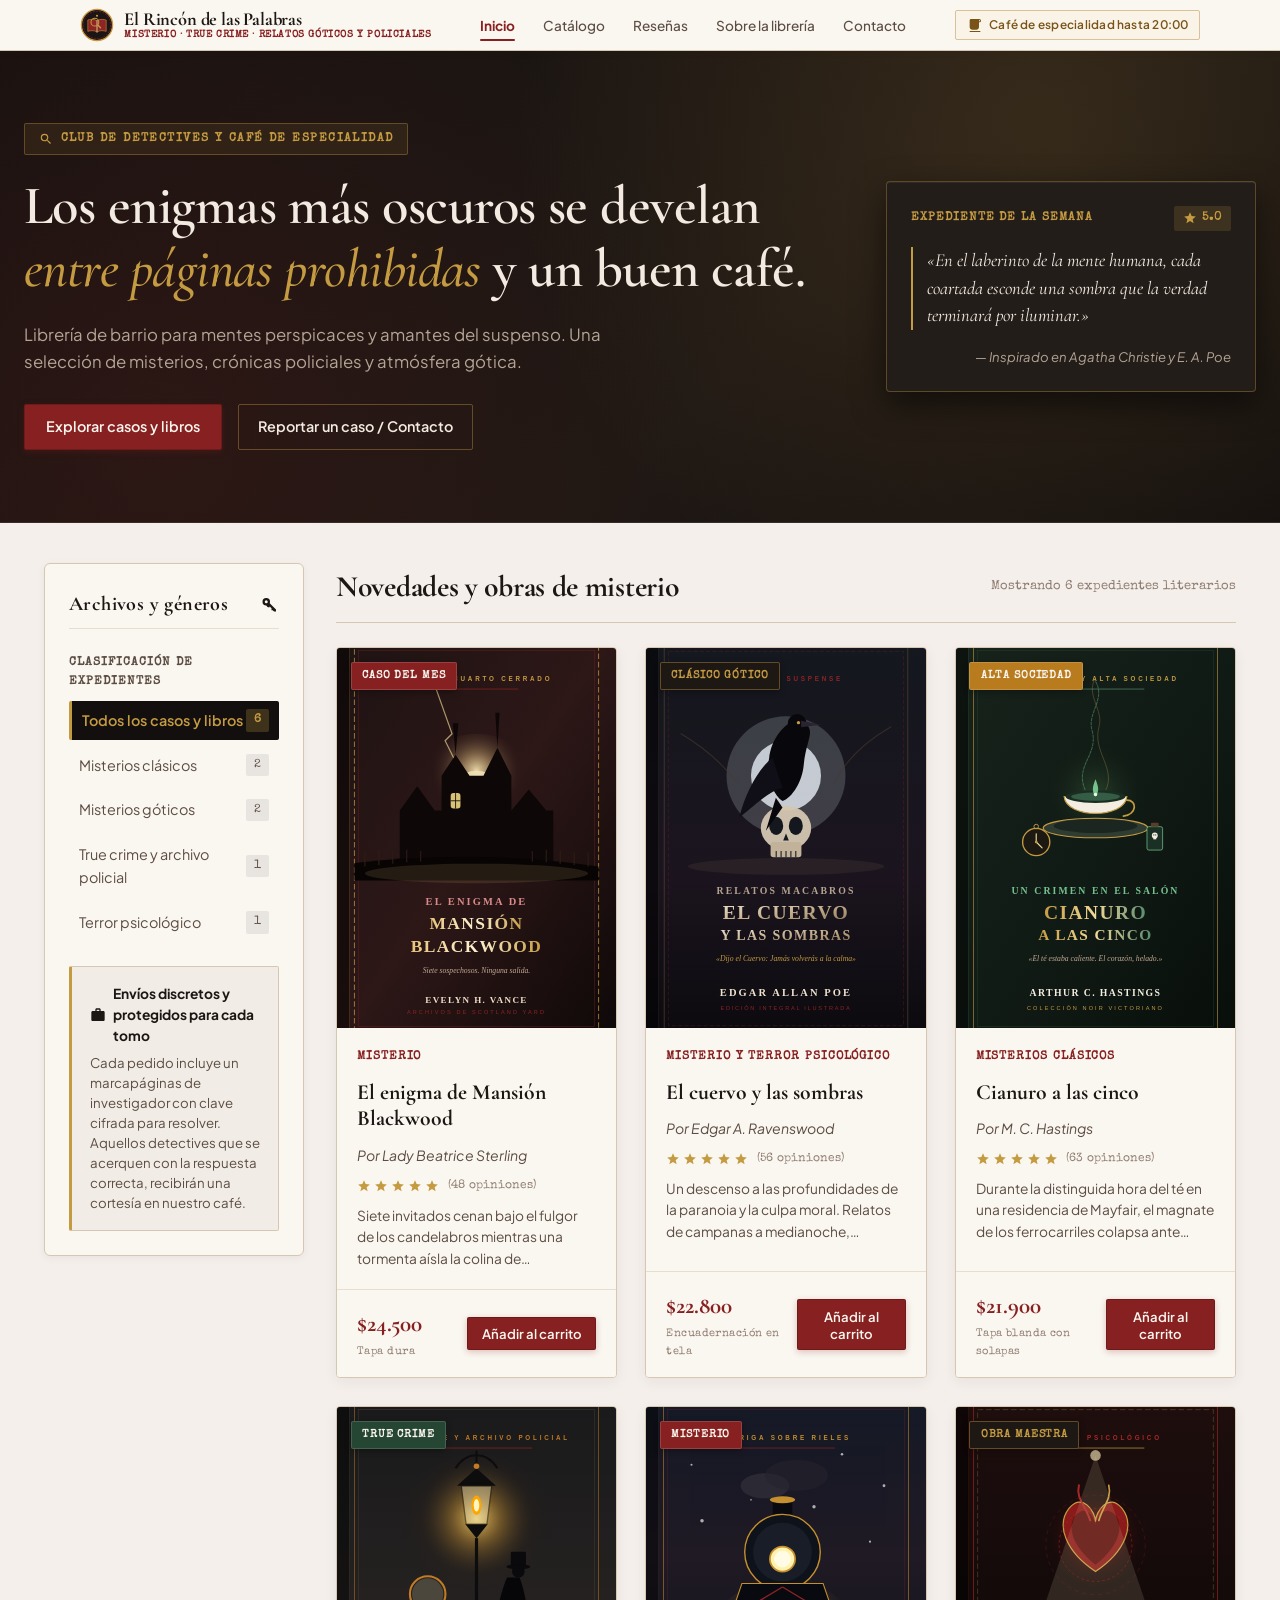
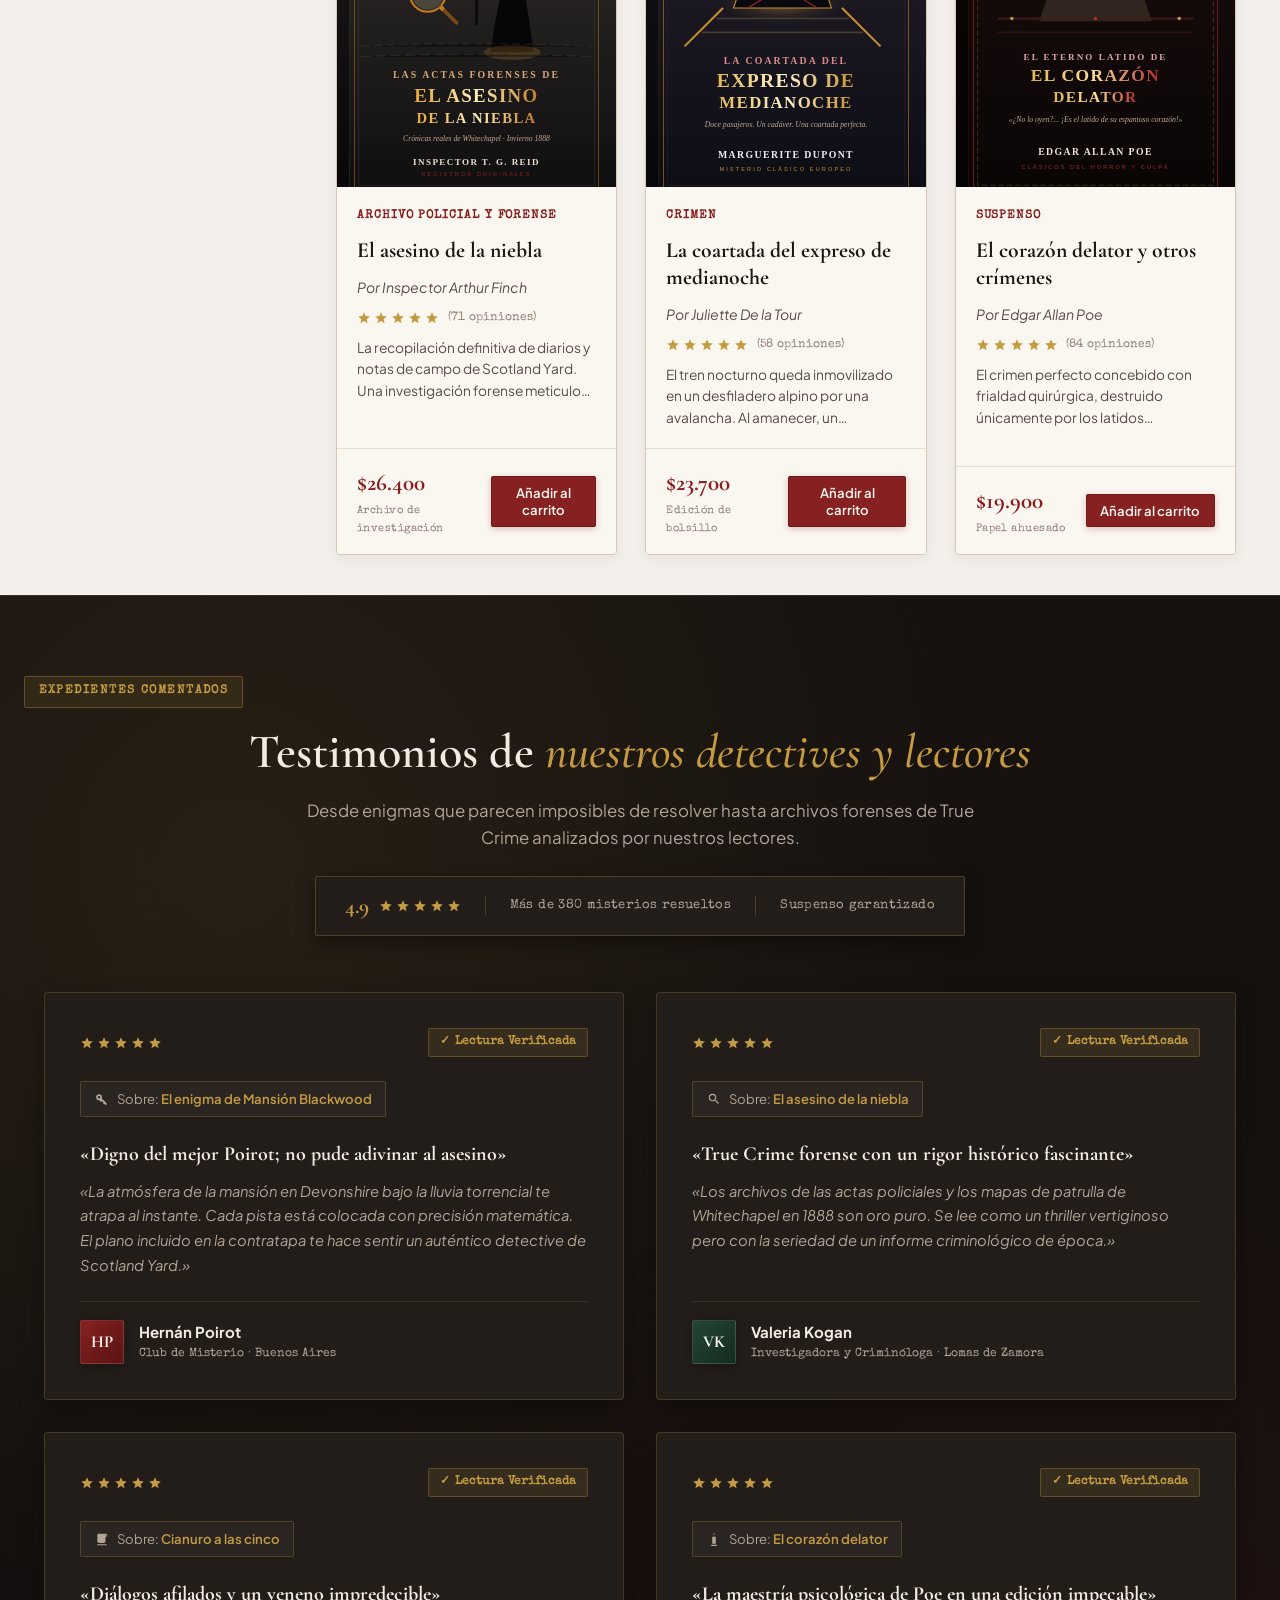
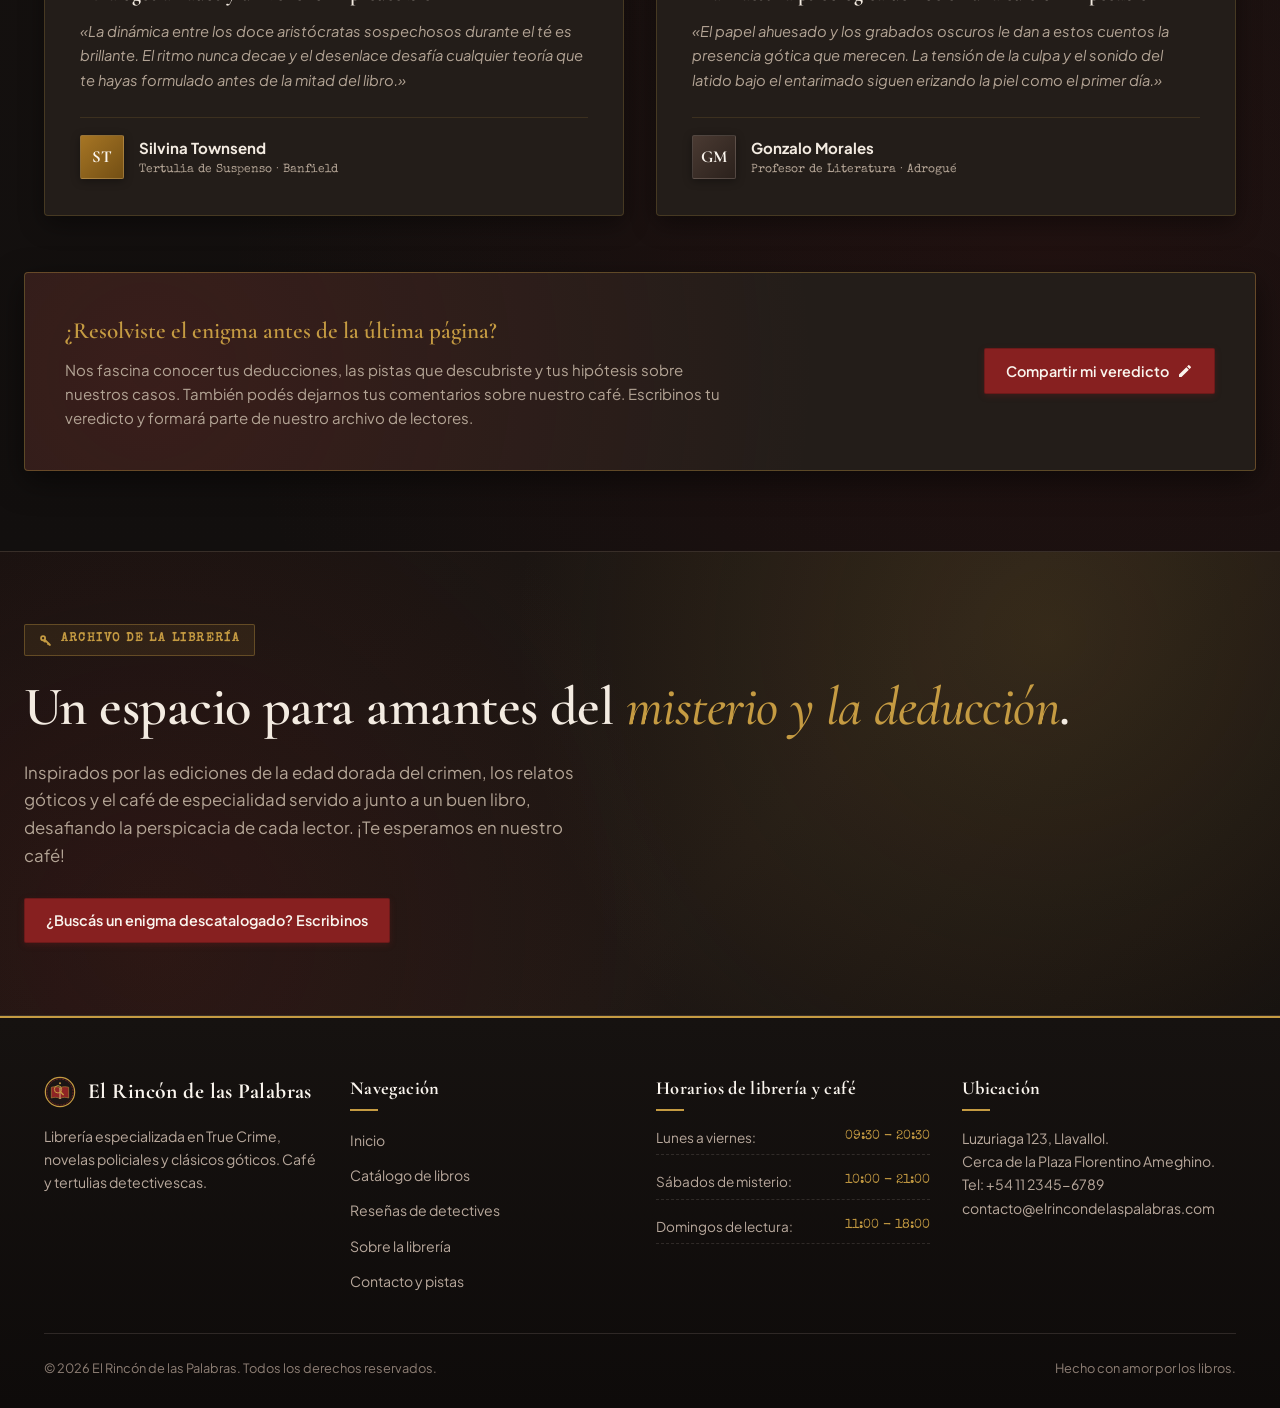
==== commit bb1aaa42: "Segundo commit: minor changes" ====
--- a/index.html
+++ b/index.html
@@ -11,6 +11,12 @@
       El Rincón de las Palabras | Misterio, True Crime y Relatos góticos y
       policiales
     </title>
+    <link rel="preconnect" href="https://fonts.googleapis.com" />
+    <link rel="preconnect" href="https://fonts.gstatic.com" crossorigin />
+    <link
+      href="https://fonts.googleapis.com/css2?family=Cormorant+Garamond:ital,wght@0,500;0,600;0,700;1,400;1,600&family=Lora:ital,wght@0,400..700;1,400..700&family=Plus+Jakarta+Sans:wght@400;500;600;700&family=Special+Elite&display=swap"
+      rel="stylesheet"
+    />
     <link rel="stylesheet" href="css/styles.css" />
   </head>
 
@@ -23,8 +29,8 @@
             src="img/logo-bookstore.svg"
             alt="Logotipo El Rincón de las Palabras"
             class="brand-logo"
-            width="44"
-            height="44"
+            width="34"
+            height="34"
           />
           <div class="brand-info">
             <span class="brand-title">El Rincón de las Palabras</span>
@@ -71,8 +77,8 @@
 
         <div class="header-actions">
           <span class="badge-cafe">
-            <span class="badge-icon">☕</span>
-            <span class="badge-text-long">Café abierto hasta 20:00</span>
+            <svg class="ui-icon" viewBox="0 0 24 24" aria-hidden="true" width="16" height="16"><path fill="currentColor" d="M18.5 3H6c-1.1 0-2 .9-2 2v10c0 2.2 1.8 4 4 4h6c2.2 0 4-1.8 4-4V8h.5c1.4 0 2.5-1.1 2.5-2.5S19.9 3 18.5 3zm0 3.5H18V4.5h.5c.6 0 1 .4 1 1s-.4 1-1 1zM4 21h16v1.5H4z"/></svg>
+            <span class="badge-text-long">Café de especialidad hasta 20:00</span>
             <span class="badge-text-short">Café abierto</span>
           </span>
         </div>
@@ -83,9 +89,10 @@
     <section class="banner">
       <div class="banner-container">
         <div class="banner-text-block">
-          <span class="section-badge"
-            >🔍 Club de Detectives y café de especialidad</span
-          >
+          <span class="section-badge">
+            <svg class="ui-icon" viewBox="0 0 24 24" aria-hidden="true" width="14" height="14"><path fill="currentColor" d="M15.5 14h-.79l-.28-.27A6.471 6.471 0 0 0 16 9.5 6.5 6.5 0 1 0 9.5 16c1.61 0 3.09-.59 4.23-1.57l.27.28v.79l5 4.99L20.49 19l-4.99-5zm-6 0C7.01 14 5 11.99 5 9.5S7.01 5 9.5 5 14 7.01 14 9.5 11.99 14 9.5 14z"/></svg>
+            <span>Club de Detectives y Café de Especialidad</span>
+          </span>
           <h1 class="banner-heading" id="banner-title">
             Los enigmas más oscuros se develan
             <em>entre páginas prohibidas</em> y un buen café.
@@ -110,7 +117,10 @@
         <div class="banner-spotlight">
           <div class="spotlight-header">
             <span>Expediente de la semana</span>
-            <span>★ 5.0</span>
+            <span class="spotlight-score">
+              <svg class="star-icon" width="14" height="14" viewBox="0 0 24 24" aria-hidden="true" width="12" height="12"><path fill="currentColor" d="M12 17.27L18.18 21l-1.64-7.03L22 9.24l-7.19-.61L12 2 9.19 8.63 2 9.24l5.46 4.73L5.82 21z"/></svg>
+              <span>5.0</span>
+            </span>
           </div>
           <blockquote class="spotlight-quote">
             «En el laberinto de la mente humana, cada coartada esconde una
@@ -129,7 +139,7 @@
       <aside class="filters-sidebar">
         <div class="sidebar-title">
           <span>Archivos y géneros</span>
-          <span>🗝️</span>
+          <svg class="ui-icon" viewBox="0 0 24 24" aria-hidden="true" width="18" height="18"><path fill="currentColor" d="M7 14A5 5 0 1 1 12 9c0 .7-.1 1.4-.4 2L20 19.4V22h-2.6l-1.8-1.8H14v-2.4l-2.4-2.4c-.2.4-.4.8-.6 1.2A5 5 0 0 1 7 14zm0-3a2 2 0 1 0 0-4 2 2 0 0 0 0 4z"/></svg>
         </div>
 
         <div class="filter-group">
@@ -159,14 +169,14 @@
         </div>
 
         <div class="sidebar-cozy-note">
-          <strong
-            >🔎 Envíos protegidos y pensados para que el libro llegue impecable
-            a tus manos.</strong
-          >
+          <div class="sidebar-note-header">
+            <svg class="ui-icon" viewBox="0 0 24 24" aria-hidden="true" width="16" height="16"><path fill="currentColor" d="M20 6h-4V4c0-1.11-.89-2-2-2h-4c-1.11 0-2 .89-2 2v2H4c-1.11 0-1.99.89-1.99 2L2 19c0 1.11.89 2 2 2h16c1.11 0 2-.89 2-2V8c0-1.11-.89-2-2-2zm-6 0h-4V4h4v2z"/></svg>
+            <strong>Envíos discretos y protegidos para cada tomo</strong>
+          </div>
           <span
             >Cada pedido incluye un marcapáginas de investigador con clave
             cifrada para resolver. Aquellos detectives que se acerquen con la
-            respuesta correcta, recibirán un descuento en nuestro café.</span
+            respuesta correcta, recibirán una cortesía en nuestro café.</span
           >
         </div>
       </aside>
@@ -200,7 +210,9 @@
               <h3 class="book-title">El enigma de Mansión Blackwood</h3>
               <p class="book-author">Por Lady Beatrice Sterling</p>
               <div class="book-rating">
-                <span>★★★★★</span>
+                <span class="stars-gold" aria-label="5 de 5 estrellas">
+                  <svg class="star-icon" width="14" height="14" viewBox="0 0 24 24" aria-hidden="true"><path fill="currentColor" d="M12 17.27L18.18 21l-1.64-7.03L22 9.24l-7.19-.61L12 2 9.19 8.63 2 9.24l5.46 4.73L5.82 21z"/></svg><svg class="star-icon" width="14" height="14" viewBox="0 0 24 24" aria-hidden="true"><path fill="currentColor" d="M12 17.27L18.18 21l-1.64-7.03L22 9.24l-7.19-.61L12 2 9.19 8.63 2 9.24l5.46 4.73L5.82 21z"/></svg><svg class="star-icon" width="14" height="14" viewBox="0 0 24 24" aria-hidden="true"><path fill="currentColor" d="M12 17.27L18.18 21l-1.64-7.03L22 9.24l-7.19-.61L12 2 9.19 8.63 2 9.24l5.46 4.73L5.82 21z"/></svg><svg class="star-icon" width="14" height="14" viewBox="0 0 24 24" aria-hidden="true"><path fill="currentColor" d="M12 17.27L18.18 21l-1.64-7.03L22 9.24l-7.19-.61L12 2 9.19 8.63 2 9.24l5.46 4.73L5.82 21z"/></svg><svg class="star-icon" width="14" height="14" viewBox="0 0 24 24" aria-hidden="true"><path fill="currentColor" d="M12 17.27L18.18 21l-1.64-7.03L22 9.24l-7.19-.61L12 2 9.19 8.63 2 9.24l5.46 4.73L5.82 21z"/></svg>
+                </span>
                 <span class="book-reviews">(48 opiniones)</span>
               </div>
               <p class="book-synopsis">
@@ -243,7 +255,9 @@
               <h3 class="book-title">El cuervo y las sombras</h3>
               <p class="book-author">Por Edgar A. Ravenswood</p>
               <div class="book-rating">
-                <span>★★★★★</span>
+                <span class="stars-gold" aria-label="5 de 5 estrellas">
+                  <svg class="star-icon" width="14" height="14" viewBox="0 0 24 24" aria-hidden="true"><path fill="currentColor" d="M12 17.27L18.18 21l-1.64-7.03L22 9.24l-7.19-.61L12 2 9.19 8.63 2 9.24l5.46 4.73L5.82 21z"/></svg><svg class="star-icon" width="14" height="14" viewBox="0 0 24 24" aria-hidden="true"><path fill="currentColor" d="M12 17.27L18.18 21l-1.64-7.03L22 9.24l-7.19-.61L12 2 9.19 8.63 2 9.24l5.46 4.73L5.82 21z"/></svg><svg class="star-icon" width="14" height="14" viewBox="0 0 24 24" aria-hidden="true"><path fill="currentColor" d="M12 17.27L18.18 21l-1.64-7.03L22 9.24l-7.19-.61L12 2 9.19 8.63 2 9.24l5.46 4.73L5.82 21z"/></svg><svg class="star-icon" width="14" height="14" viewBox="0 0 24 24" aria-hidden="true"><path fill="currentColor" d="M12 17.27L18.18 21l-1.64-7.03L22 9.24l-7.19-.61L12 2 9.19 8.63 2 9.24l5.46 4.73L5.82 21z"/></svg><svg class="star-icon" width="14" height="14" viewBox="0 0 24 24" aria-hidden="true"><path fill="currentColor" d="M12 17.27L18.18 21l-1.64-7.03L22 9.24l-7.19-.61L12 2 9.19 8.63 2 9.24l5.46 4.73L5.82 21z"/></svg>
+                </span>
                 <span class="book-reviews">(56 opiniones)</span>
               </div>
               <p class="book-synopsis">
@@ -286,7 +300,9 @@
               <h3 class="book-title">Cianuro a las cinco</h3>
               <p class="book-author">Por M. C. Hastings</p>
               <div class="book-rating">
-                <span>★★★★★</span>
+                <span class="stars-gold" aria-label="5 de 5 estrellas">
+                  <svg class="star-icon" width="14" height="14" viewBox="0 0 24 24" aria-hidden="true"><path fill="currentColor" d="M12 17.27L18.18 21l-1.64-7.03L22 9.24l-7.19-.61L12 2 9.19 8.63 2 9.24l5.46 4.73L5.82 21z"/></svg><svg class="star-icon" width="14" height="14" viewBox="0 0 24 24" aria-hidden="true"><path fill="currentColor" d="M12 17.27L18.18 21l-1.64-7.03L22 9.24l-7.19-.61L12 2 9.19 8.63 2 9.24l5.46 4.73L5.82 21z"/></svg><svg class="star-icon" width="14" height="14" viewBox="0 0 24 24" aria-hidden="true"><path fill="currentColor" d="M12 17.27L18.18 21l-1.64-7.03L22 9.24l-7.19-.61L12 2 9.19 8.63 2 9.24l5.46 4.73L5.82 21z"/></svg><svg class="star-icon" width="14" height="14" viewBox="0 0 24 24" aria-hidden="true"><path fill="currentColor" d="M12 17.27L18.18 21l-1.64-7.03L22 9.24l-7.19-.61L12 2 9.19 8.63 2 9.24l5.46 4.73L5.82 21z"/></svg><svg class="star-icon" width="14" height="14" viewBox="0 0 24 24" aria-hidden="true"><path fill="currentColor" d="M12 17.27L18.18 21l-1.64-7.03L22 9.24l-7.19-.61L12 2 9.19 8.63 2 9.24l5.46 4.73L5.82 21z"/></svg>
+                </span>
                 <span class="book-reviews">(63 opiniones)</span>
               </div>
               <p class="book-synopsis">
@@ -329,7 +345,9 @@
               <h3 class="book-title">El asesino de la niebla</h3>
               <p class="book-author">Por Inspector Arthur Finch</p>
               <div class="book-rating">
-                <span>★★★★★</span>
+                <span class="stars-gold" aria-label="5 de 5 estrellas">
+                  <svg class="star-icon" width="14" height="14" viewBox="0 0 24 24" aria-hidden="true"><path fill="currentColor" d="M12 17.27L18.18 21l-1.64-7.03L22 9.24l-7.19-.61L12 2 9.19 8.63 2 9.24l5.46 4.73L5.82 21z"/></svg><svg class="star-icon" width="14" height="14" viewBox="0 0 24 24" aria-hidden="true"><path fill="currentColor" d="M12 17.27L18.18 21l-1.64-7.03L22 9.24l-7.19-.61L12 2 9.19 8.63 2 9.24l5.46 4.73L5.82 21z"/></svg><svg class="star-icon" width="14" height="14" viewBox="0 0 24 24" aria-hidden="true"><path fill="currentColor" d="M12 17.27L18.18 21l-1.64-7.03L22 9.24l-7.19-.61L12 2 9.19 8.63 2 9.24l5.46 4.73L5.82 21z"/></svg><svg class="star-icon" width="14" height="14" viewBox="0 0 24 24" aria-hidden="true"><path fill="currentColor" d="M12 17.27L18.18 21l-1.64-7.03L22 9.24l-7.19-.61L12 2 9.19 8.63 2 9.24l5.46 4.73L5.82 21z"/></svg><svg class="star-icon" width="14" height="14" viewBox="0 0 24 24" aria-hidden="true"><path fill="currentColor" d="M12 17.27L18.18 21l-1.64-7.03L22 9.24l-7.19-.61L12 2 9.19 8.63 2 9.24l5.46 4.73L5.82 21z"/></svg>
+                </span>
                 <span class="book-reviews">(71 opiniones)</span>
               </div>
               <p class="book-synopsis">
@@ -372,7 +390,9 @@
               <h3 class="book-title">La coartada del expreso de medianoche</h3>
               <p class="book-author">Por Juliette De la Tour</p>
               <div class="book-rating">
-                <span>★★★★★</span>
+                <span class="stars-gold" aria-label="5 de 5 estrellas">
+                  <svg class="star-icon" width="14" height="14" viewBox="0 0 24 24" aria-hidden="true"><path fill="currentColor" d="M12 17.27L18.18 21l-1.64-7.03L22 9.24l-7.19-.61L12 2 9.19 8.63 2 9.24l5.46 4.73L5.82 21z"/></svg><svg class="star-icon" width="14" height="14" viewBox="0 0 24 24" aria-hidden="true"><path fill="currentColor" d="M12 17.27L18.18 21l-1.64-7.03L22 9.24l-7.19-.61L12 2 9.19 8.63 2 9.24l5.46 4.73L5.82 21z"/></svg><svg class="star-icon" width="14" height="14" viewBox="0 0 24 24" aria-hidden="true"><path fill="currentColor" d="M12 17.27L18.18 21l-1.64-7.03L22 9.24l-7.19-.61L12 2 9.19 8.63 2 9.24l5.46 4.73L5.82 21z"/></svg><svg class="star-icon" width="14" height="14" viewBox="0 0 24 24" aria-hidden="true"><path fill="currentColor" d="M12 17.27L18.18 21l-1.64-7.03L22 9.24l-7.19-.61L12 2 9.19 8.63 2 9.24l5.46 4.73L5.82 21z"/></svg><svg class="star-icon" width="14" height="14" viewBox="0 0 24 24" aria-hidden="true"><path fill="currentColor" d="M12 17.27L18.18 21l-1.64-7.03L22 9.24l-7.19-.61L12 2 9.19 8.63 2 9.24l5.46 4.73L5.82 21z"/></svg>
+                </span>
                 <span class="book-reviews">(58 opiniones)</span>
               </div>
               <p class="book-synopsis">
@@ -415,7 +435,9 @@
               <h3 class="book-title">El corazón delator y otros crímenes</h3>
               <p class="book-author">Por Edgar Allan Poe</p>
               <div class="book-rating">
-                <span>★★★★★</span>
+                <span class="stars-gold" aria-label="5 de 5 estrellas">
+                  <svg class="star-icon" width="14" height="14" viewBox="0 0 24 24" aria-hidden="true"><path fill="currentColor" d="M12 17.27L18.18 21l-1.64-7.03L22 9.24l-7.19-.61L12 2 9.19 8.63 2 9.24l5.46 4.73L5.82 21z"/></svg><svg class="star-icon" width="14" height="14" viewBox="0 0 24 24" aria-hidden="true"><path fill="currentColor" d="M12 17.27L18.18 21l-1.64-7.03L22 9.24l-7.19-.61L12 2 9.19 8.63 2 9.24l5.46 4.73L5.82 21z"/></svg><svg class="star-icon" width="14" height="14" viewBox="0 0 24 24" aria-hidden="true"><path fill="currentColor" d="M12 17.27L18.18 21l-1.64-7.03L22 9.24l-7.19-.61L12 2 9.19 8.63 2 9.24l5.46 4.73L5.82 21z"/></svg><svg class="star-icon" width="14" height="14" viewBox="0 0 24 24" aria-hidden="true"><path fill="currentColor" d="M12 17.27L18.18 21l-1.64-7.03L22 9.24l-7.19-.61L12 2 9.19 8.63 2 9.24l5.46 4.73L5.82 21z"/></svg><svg class="star-icon" width="14" height="14" viewBox="0 0 24 24" aria-hidden="true"><path fill="currentColor" d="M12 17.27L18.18 21l-1.64-7.03L22 9.24l-7.19-.61L12 2 9.19 8.63 2 9.24l5.46 4.73L5.82 21z"/></svg>
+                </span>
                 <span class="book-reviews">(84 opiniones)</span>
               </div>
               <p class="book-synopsis">
@@ -461,7 +483,9 @@
           <div class="reviews-rating-bar">
             <div class="rating-score-group">
               <span class="rating-number">4.9</span>
-              <span class="rating-stars-gold">★★★★★</span>
+              <span class="stars-gold" aria-label="4.9 de 5 estrellas">
+                <svg class="star-icon" width="14" height="14" viewBox="0 0 24 24" aria-hidden="true"><path fill="currentColor" d="M12 17.27L18.18 21l-1.64-7.03L22 9.24l-7.19-.61L12 2 9.19 8.63 2 9.24l5.46 4.73L5.82 21z"/></svg><svg class="star-icon" width="14" height="14" viewBox="0 0 24 24" aria-hidden="true"><path fill="currentColor" d="M12 17.27L18.18 21l-1.64-7.03L22 9.24l-7.19-.61L12 2 9.19 8.63 2 9.24l5.46 4.73L5.82 21z"/></svg><svg class="star-icon" width="14" height="14" viewBox="0 0 24 24" aria-hidden="true"><path fill="currentColor" d="M12 17.27L18.18 21l-1.64-7.03L22 9.24l-7.19-.61L12 2 9.19 8.63 2 9.24l5.46 4.73L5.82 21z"/></svg><svg class="star-icon" width="14" height="14" viewBox="0 0 24 24" aria-hidden="true"><path fill="currentColor" d="M12 17.27L18.18 21l-1.64-7.03L22 9.24l-7.19-.61L12 2 9.19 8.63 2 9.24l5.46 4.73L5.82 21z"/></svg><svg class="star-icon" width="14" height="14" viewBox="0 0 24 24" aria-hidden="true"><path fill="currentColor" d="M12 17.27L18.18 21l-1.64-7.03L22 9.24l-7.19-.61L12 2 9.19 8.63 2 9.24l5.46 4.73L5.82 21z"/></svg>
+              </span>
             </div>
             <span class="rating-divider"></span>
             <span class="rating-stat-text">Más de 380 misterios resueltos</span>
@@ -475,7 +499,9 @@
           <!-- Reseña 1: El enigma de Mansión Blackwood -->
           <article class="review-card" id="review-1">
             <div class="review-card-top">
-              <div class="review-stars">★★★★★</div>
+              <span class="stars-gold" aria-label="5 de 5 estrellas">
+                <svg class="star-icon" width="14" height="14" viewBox="0 0 24 24" aria-hidden="true"><path fill="currentColor" d="M12 17.27L18.18 21l-1.64-7.03L22 9.24l-7.19-.61L12 2 9.19 8.63 2 9.24l5.46 4.73L5.82 21z"/></svg><svg class="star-icon" width="14" height="14" viewBox="0 0 24 24" aria-hidden="true"><path fill="currentColor" d="M12 17.27L18.18 21l-1.64-7.03L22 9.24l-7.19-.61L12 2 9.19 8.63 2 9.24l5.46 4.73L5.82 21z"/></svg><svg class="star-icon" width="14" height="14" viewBox="0 0 24 24" aria-hidden="true"><path fill="currentColor" d="M12 17.27L18.18 21l-1.64-7.03L22 9.24l-7.19-.61L12 2 9.19 8.63 2 9.24l5.46 4.73L5.82 21z"/></svg><svg class="star-icon" width="14" height="14" viewBox="0 0 24 24" aria-hidden="true"><path fill="currentColor" d="M12 17.27L18.18 21l-1.64-7.03L22 9.24l-7.19-.61L12 2 9.19 8.63 2 9.24l5.46 4.73L5.82 21z"/></svg><svg class="star-icon" width="14" height="14" viewBox="0 0 24 24" aria-hidden="true"><path fill="currentColor" d="M12 17.27L18.18 21l-1.64-7.03L22 9.24l-7.19-.61L12 2 9.19 8.63 2 9.24l5.46 4.73L5.82 21z"/></svg>
+              </span>
               <span class="review-verified-badge">
                 <span>✓</span> Lectura Verificada
               </span>
@@ -486,7 +512,7 @@
               class="review-book-pill"
               title="Ver libro El enigma de Mansión Blackwood en el catálogo"
             >
-              <span>🗝️</span>
+              <svg class="ui-icon" viewBox="0 0 24 24" aria-hidden="true" width="14" height="14"><path fill="currentColor" d="M7 14A5 5 0 1 1 12 9c0 .7-.1 1.4-.4 2L20 19.4V22h-2.6l-1.8-1.8H14v-2.4l-2.4-2.4c-.2.4-.4.8-.6 1.2A5 5 0 0 1 7 14zm0-3a2 2 0 1 0 0-4 2 2 0 0 0 0 4z"/></svg>
               <span
                 >Sobre: <strong>El enigma de Mansión Blackwood</strong></span
               >
@@ -518,7 +544,9 @@
           <!-- Reseña 2: El asesino de la niebla -->
           <article class="review-card" id="review-2">
             <div class="review-card-top">
-              <div class="review-stars">★★★★★</div>
+              <span class="stars-gold" aria-label="5 de 5 estrellas">
+                <svg class="star-icon" width="14" height="14" viewBox="0 0 24 24" aria-hidden="true"><path fill="currentColor" d="M12 17.27L18.18 21l-1.64-7.03L22 9.24l-7.19-.61L12 2 9.19 8.63 2 9.24l5.46 4.73L5.82 21z"/></svg><svg class="star-icon" width="14" height="14" viewBox="0 0 24 24" aria-hidden="true"><path fill="currentColor" d="M12 17.27L18.18 21l-1.64-7.03L22 9.24l-7.19-.61L12 2 9.19 8.63 2 9.24l5.46 4.73L5.82 21z"/></svg><svg class="star-icon" width="14" height="14" viewBox="0 0 24 24" aria-hidden="true"><path fill="currentColor" d="M12 17.27L18.18 21l-1.64-7.03L22 9.24l-7.19-.61L12 2 9.19 8.63 2 9.24l5.46 4.73L5.82 21z"/></svg><svg class="star-icon" width="14" height="14" viewBox="0 0 24 24" aria-hidden="true"><path fill="currentColor" d="M12 17.27L18.18 21l-1.64-7.03L22 9.24l-7.19-.61L12 2 9.19 8.63 2 9.24l5.46 4.73L5.82 21z"/></svg><svg class="star-icon" width="14" height="14" viewBox="0 0 24 24" aria-hidden="true"><path fill="currentColor" d="M12 17.27L18.18 21l-1.64-7.03L22 9.24l-7.19-.61L12 2 9.19 8.63 2 9.24l5.46 4.73L5.82 21z"/></svg>
+              </span>
               <span class="review-verified-badge">
                 <span>✓</span> Lectura Verificada
               </span>
@@ -529,7 +557,7 @@
               class="review-book-pill"
               title="Ver libro El asesino de la niebla en el catálogo"
             >
-              <span>🔦</span>
+              <svg class="ui-icon" viewBox="0 0 24 24" aria-hidden="true" width="14" height="14"><path fill="currentColor" d="M15.5 14h-.79l-.28-.27A6.471 6.471 0 0 0 16 9.5 6.5 6.5 0 1 0 9.5 16c1.61 0 3.09-.59 4.23-1.57l.27.28v.79l5 4.99L20.49 19l-4.99-5zm-6 0C7.01 14 5 11.99 5 9.5S7.01 5 9.5 5 14 7.01 14 9.5 11.99 14 9.5 14z"/></svg>
               <span>Sobre: <strong>El asesino de la niebla</strong></span>
             </a>
 
@@ -559,7 +587,9 @@
           <!-- Reseña 3: Cianuro a las cinco -->
           <article class="review-card" id="review-3">
             <div class="review-card-top">
-              <div class="review-stars">★★★★★</div>
+              <span class="stars-gold" aria-label="5 de 5 estrellas">
+                <svg class="star-icon" width="14" height="14" viewBox="0 0 24 24" aria-hidden="true"><path fill="currentColor" d="M12 17.27L18.18 21l-1.64-7.03L22 9.24l-7.19-.61L12 2 9.19 8.63 2 9.24l5.46 4.73L5.82 21z"/></svg><svg class="star-icon" width="14" height="14" viewBox="0 0 24 24" aria-hidden="true"><path fill="currentColor" d="M12 17.27L18.18 21l-1.64-7.03L22 9.24l-7.19-.61L12 2 9.19 8.63 2 9.24l5.46 4.73L5.82 21z"/></svg><svg class="star-icon" width="14" height="14" viewBox="0 0 24 24" aria-hidden="true"><path fill="currentColor" d="M12 17.27L18.18 21l-1.64-7.03L22 9.24l-7.19-.61L12 2 9.19 8.63 2 9.24l5.46 4.73L5.82 21z"/></svg><svg class="star-icon" width="14" height="14" viewBox="0 0 24 24" aria-hidden="true"><path fill="currentColor" d="M12 17.27L18.18 21l-1.64-7.03L22 9.24l-7.19-.61L12 2 9.19 8.63 2 9.24l5.46 4.73L5.82 21z"/></svg><svg class="star-icon" width="14" height="14" viewBox="0 0 24 24" aria-hidden="true"><path fill="currentColor" d="M12 17.27L18.18 21l-1.64-7.03L22 9.24l-7.19-.61L12 2 9.19 8.63 2 9.24l5.46 4.73L5.82 21z"/></svg>
+              </span>
               <span class="review-verified-badge">
                 <span>✓</span> Lectura Verificada
               </span>
@@ -570,7 +600,7 @@
               class="review-book-pill"
               title="Ver libro Cianuro a las cinco en el catálogo"
             >
-              <span>🍵</span>
+              <svg class="ui-icon" viewBox="0 0 24 24" aria-hidden="true" width="14" height="14"><path fill="currentColor" d="M18.5 3H6c-1.1 0-2 .9-2 2v10c0 2.2 1.8 4 4 4h6c2.2 0 4-1.8 4-4V8h.5c1.4 0 2.5-1.1 2.5-2.5S19.9 3 18.5 3zm0 3.5H18V4.5h.5c.6 0 1 .4 1 1s-.4 1-1 1zM4 21h16v1.5H4z"/></svg>
               <span>Sobre: <strong>Cianuro a las cinco</strong></span>
             </a>
 
@@ -600,7 +630,9 @@
           <!-- Reseña 4: El corazón delator y otros crímenes -->
           <article class="review-card" id="review-4">
             <div class="review-card-top">
-              <div class="review-stars">★★★★★</div>
+              <span class="stars-gold" aria-label="5 de 5 estrellas">
+                <svg class="star-icon" width="14" height="14" viewBox="0 0 24 24" aria-hidden="true"><path fill="currentColor" d="M12 17.27L18.18 21l-1.64-7.03L22 9.24l-7.19-.61L12 2 9.19 8.63 2 9.24l5.46 4.73L5.82 21z"/></svg><svg class="star-icon" width="14" height="14" viewBox="0 0 24 24" aria-hidden="true"><path fill="currentColor" d="M12 17.27L18.18 21l-1.64-7.03L22 9.24l-7.19-.61L12 2 9.19 8.63 2 9.24l5.46 4.73L5.82 21z"/></svg><svg class="star-icon" width="14" height="14" viewBox="0 0 24 24" aria-hidden="true"><path fill="currentColor" d="M12 17.27L18.18 21l-1.64-7.03L22 9.24l-7.19-.61L12 2 9.19 8.63 2 9.24l5.46 4.73L5.82 21z"/></svg><svg class="star-icon" width="14" height="14" viewBox="0 0 24 24" aria-hidden="true"><path fill="currentColor" d="M12 17.27L18.18 21l-1.64-7.03L22 9.24l-7.19-.61L12 2 9.19 8.63 2 9.24l5.46 4.73L5.82 21z"/></svg><svg class="star-icon" width="14" height="14" viewBox="0 0 24 24" aria-hidden="true"><path fill="currentColor" d="M12 17.27L18.18 21l-1.64-7.03L22 9.24l-7.19-.61L12 2 9.19 8.63 2 9.24l5.46 4.73L5.82 21z"/></svg>
+              </span>
               <span class="review-verified-badge">
                 <span>✓</span> Lectura Verificada
               </span>
@@ -611,7 +643,7 @@
               class="review-book-pill"
               title="Ver libro El corazón delator en el catálogo"
             >
-              <span>🕯️</span>
+              <svg class="ui-icon" viewBox="0 0 24 24" aria-hidden="true" width="14" height="14"><path fill="currentColor" d="M12 2c-.55 0-1 .45-1 1 0 1.25.56 2.07 1 2.5.44-.43 1-1.25 1-2.5 0-.55-.45-1-1-1zm-3 6h6v12H9V8zm-2 14h10v2H7v-2z"/></svg>
               <span>Sobre: <strong>El corazón delator</strong></span>
             </a>
 
@@ -655,7 +687,8 @@
             class="btn-primary"
             id="btn-enviar-resena"
           >
-            Compartir mi veredicto 🔍
+            <span>Compartir mi veredicto</span>
+            <svg class="ui-icon" viewBox="0 0 24 24" aria-hidden="true" width="16" height="16"><path fill="currentColor" d="M3 17.25V21h3.75L17.81 9.94l-3.75-3.75L3 17.25zM20.71 7.04c.39-.39.39-1.02 0-1.41l-2.34-2.34a.9959.9959 0 0 0-1.41 0l-1.83 1.83 3.75 3.75 1.83-1.83z"/></svg>
           </a>
         </aside>
       </div>
@@ -665,7 +698,10 @@
     <section class="banner" id="sobre-nosotros">
       <div class="banner-container">
         <div class="banner-text-block">
-          <span class="section-badge">🗝️ Archivo de la Librería</span>
+          <span class="section-badge">
+            <svg class="ui-icon" viewBox="0 0 24 24" aria-hidden="true" width="14" height="14"><path fill="currentColor" d="M7 14A5 5 0 1 1 12 9c0 .7-.1 1.4-.4 2L20 19.4V22h-2.6l-1.8-1.8H14v-2.4l-2.4-2.4c-.2.4-.4.8-.6 1.2A5 5 0 0 1 7 14zm0-3a2 2 0 1 0 0-4 2 2 0 0 0 0 4z"/></svg>
+            <span>Archivo de la Librería</span>
+          </span>
           <h2 class="banner-heading" id="about-heading">
             Un espacio para amantes del <em>misterio y la deducción</em>.
           </h2>
--- a/css/styles.css
+++ b/css/styles.css
@@ -6,55 +6,67 @@
 /* --------------------------------------------------------------------------
    1. Google Fonts Import y CSS Variables
    -------------------------------------------------------------------------- */
-@import url("https://fonts.googleapis.com/css2?family=Lora:ital,wght@0,400..700;1,400..700yfamily=Plus+Jakarta+Sans:ital,wght@0,300..800;1,300..800ydisplay=swap");
+@import url("https://fonts.googleapis.com/css2?family=Cormorant+Garamond:ital,wght@0,500;0,600;0,700;1,400;1,600&family=Lora:ital,wght@0,400..700;1,400..700&family=Plus+Jakarta+Sans:wght@400;500;600;700&family=Special+Elite&display=swap");
 
 :root {
-  /* True Crime y Victorian Noir Palette */
-  --bg-parchment: #f8f4ec;
-  --bg-cream: #ede4d3;
-  --bg-surface: #ffffff;
-  --bg-card-hover: #fbf7ef;
+  /* Atmósfera Victorian Noir y True Crime */
+  --bg-dark-noir: #120F0E;
+  --bg-dark-surface: #1B1613;
+  --bg-dark-card: #231D19;
+  --bg-parchment: #F5EFEB;
+  --bg-cream: #EFE5D6;
+  --bg-surface: #FAF6F0;
+  --bg-card-hover: #FFFFFF;
 
   /* Texto y Tinta */
-  --text-main: #1d1815;
-  --text-muted: #574940;
-  --text-light: #87776e;
-
-  /* Accent Colors - Victorian Crimson Red */
-  --accent-terracotta: #8c1e1e;
-  --accent-terracotta-hover: #6e1212;
-  --accent-terracotta-light: #f7eaea;
-
-  /* Esmeralda */
-  --accent-olive: #274d38;
-  --accent-olive-hover: #1a3827;
-  --accent-olive-light: #e7efea;
-
-  /* Oro y cobre */
-  --accent-amber: #b87b1e;
-  --accent-amber-light: #fbf4e7;
-
-  /* Papel viejo */
-  --border-warm: #d4c6b2;
-  --border-warm-subtle: #e8ddd0;
+  --text-main: #1D1714;
+  --text-muted: #5C4D44;
+  --text-light: #8E7D70;
+  --text-on-dark: #F3EBE1;
+  --text-on-dark-muted: #B3A495;
+
+  /* Acentos Clásicos de Novela Negra */
+  --accent-terracotta: #872020;
+  --accent-terracotta-hover: #691414;
+  --accent-terracotta-light: #F9EAEA;
+
+  /* Oro y Latón Envejecido */
+  --accent-gold: #C59B42;
+  --accent-gold-hover: #A8812E;
+  --accent-gold-light: #FBF4E4;
+  --accent-amber: #B87B1E;
+  --accent-amber-light: #FBF4E7;
+
+  /* Verde Biblioteca Victoriana */
+  --accent-olive: #244633;
+  --accent-olive-hover: #173223;
+  --accent-olive-light: #E7EFEA;
+
+  /* Bordes de Imprenta Clásica */
+  --border-warm: #D6C7B2;
+  --border-warm-subtle: #E8DED0;
+  --border-dark: #382E28;
 
   /* Tipografía */
+  --font-title: "Cormorant Garamond", "Lora", Georgia, serif;
   --font-serif: "Lora", Georgia, serif;
-  --font-sans:
-    "Plus Jakarta Sans", -apple-system, BlinkMacSystemFont, sans-serif;
-
-  /* Sombras y elevaciones */
-  --shadow-subtle: 0 4px 14px rgba(29, 24, 21, 0.06);
-  --shadow-medium: 0 8px 24px rgba(29, 24, 21, 0.1);
-  --shadow-hover: 0 14px 32px rgba(29, 24, 21, 0.16);
-
-  /* Trancisiones */
+  --font-sans: "Plus Jakarta Sans", -apple-system, BlinkMacSystemFont, sans-serif;
+  --font-mono: "Special Elite", "Courier Prime", Courier, monospace;
+
+  /* Sombras y elevaciones editoriales */
+  --shadow-subtle: 0 2px 8px rgba(29, 23, 20, 0.05);
+  --shadow-medium: 0 6px 18px rgba(29, 23, 20, 0.09);
+  --shadow-hover: 0 12px 28px rgba(29, 23, 20, 0.14);
+  --shadow-book: -4px 0 12px rgba(0, 0, 0, 0.22), 0 8px 24px rgba(29, 23, 20, 0.12);
+
+  /* Transiciones */
   --transition-smooth: all 0.25s cubic-bezier(0.16, 1, 0.3, 1);
 
-  /* Radio */
-  --radius-sm: 6px;
-  --radius-md: 12px;
-  --radius-lg: 18px;
+  /* Radio de bordes de imprenta (evitar burbujas plásticas) */
+  --radius-xs: 2px;
+  --radius-sm: 4px;
+  --radius-md: 6px;
+  --radius-lg: 10px;
   --radius-full: 9999px;
 }
 
@@ -125,25 +137,26 @@
 }
 
 .header-container {
-  max-width: 1240px;
+  max-width: 1160px;
   margin: 0 auto;
-  padding: 1rem 1.5rem;
+  padding: 0.5rem 1.25rem;
   display: flex;
   justify-content: space-between;
   align-items: center;
-  flex-wrap: wrap;
-  gap: 1rem;
+  flex-wrap: nowrap;
+  gap: 1.25rem;
 }
 
 .brand-link {
   display: flex;
   align-items: center;
-  gap: 0.85rem;
+  gap: 0.65rem;
+  flex-shrink: 0;
 }
 
 .brand-logo {
-  width: 44px;
-  height: 44px;
+  width: 34px;
+  height: 34px;
   flex-shrink: 0;
 }
 
@@ -153,39 +166,45 @@
 }
 
 .brand-title {
-  font-family: var(--font-serif);
-  font-size: 1.35rem;
+  font-family: var(--font-title);
+  font-size: 1.15rem;
   font-weight: 700;
   color: var(--text-main);
   letter-spacing: -0.01em;
+  line-height: 1.15;
 }
 
 .brand-tagline {
-  font-size: 0.75rem;
+  font-family: var(--font-mono);
+  font-size: 0.62rem;
   color: var(--accent-terracotta);
   font-weight: 600;
-  letter-spacing: 0.08em;
+  letter-spacing: 0.06em;
   text-transform: uppercase;
+  line-height: 1.1;
 }
 
 .main-navigation {
   display: flex;
   align-items: center;
+  flex-shrink: 0;
 }
 
 .nav-links {
   display: flex;
   align-items: center;
-  gap: 1.5rem;
-  flex-wrap: wrap;
+  gap: 0.75rem;
+  flex-wrap: nowrap;
 }
 
 .nav-item a {
   font-weight: 500;
+  font-size: 0.85rem;
   color: var(--text-muted);
-  padding: 0.4rem 0.6rem;
-  border-radius: var(--radius-sm);
+  padding: 0.3rem 0.5rem;
+  border-radius: var(--radius-xs);
   position: relative;
+  transition: var(--transition-smooth);
 }
 
 .nav-item a:hover {
@@ -200,9 +219,9 @@
 .nav-item a.active::after {
   content: "";
   position: absolute;
-  bottom: -4px;
-  left: 0.6rem;
-  right: 0.6rem;
+  bottom: -2px;
+  left: 0.5rem;
+  right: 0.5rem;
   height: 2px;
   background-color: var(--accent-terracotta);
   border-radius: 2px;
@@ -211,20 +230,48 @@
 .header-actions {
   display: flex;
   align-items: center;
-  gap: 0.75rem;
+  gap: 0.5rem;
+  flex-shrink: 0;
 }
 
 .badge-cafe {
   display: inline-flex;
   align-items: center;
   gap: 0.4rem;
-  font-size: 0.78rem;
+  font-size: 0.74rem;
   font-weight: 600;
-  padding: 0.35rem 0.85rem;
-  background-color: var(--accent-amber-light);
-  color: #7a4e0d;
-  border: 1px solid #decca7;
-  border-radius: var(--radius-full);
+  padding: 0.28rem 0.65rem;
+  background-color: #FAF4E8;
+  color: #7A5318;
+  border: 1px solid #D9C29A;
+  border-radius: var(--radius-xs);
+  letter-spacing: 0.02em;
+}
+
+.ui-icon {
+  display: inline-block;
+  vertical-align: middle;
+  flex-shrink: 0;
+}
+
+.stars-gold {
+  display: inline-flex;
+  align-items: center;
+  gap: 3px;
+  color: var(--accent-gold);
+  flex-shrink: 0;
+  line-height: 1;
+}
+
+.star-icon {
+  display: inline-block;
+  width: 14px;
+  height: 14px;
+  min-width: 14px;
+  min-height: 14px;
+  fill: currentColor;
+  flex-shrink: 0;
+  vertical-align: middle;
 }
 
 .nav-label-short {
@@ -242,12 +289,18 @@
 }
 
 /* --------------------------------------------------------------------------
-   4. Banner Principal
+   4. Banner Principal (Victorian Noir y Chiaroscuro)
    -------------------------------------------------------------------------- */
 .banner {
-  background: linear-gradient(135deg, var(--bg-cream) 0%, #e5d7c2 100%);
-  border-bottom: 1px solid var(--border-warm);
-  padding: 3rem 1.5rem;
+  background-color: var(--bg-dark-noir);
+  background-image: 
+    radial-gradient(circle at 82% 18%, rgba(197, 155, 66, 0.14) 0%, transparent 48%),
+    radial-gradient(circle at 12% 82%, rgba(135, 32, 32, 0.16) 0%, transparent 45%),
+    linear-gradient(135deg, #171210 0%, #1f1814 60%, #130f0e 100%);
+  border-bottom: 1px solid var(--border-dark);
+  padding: 4.5rem 1.5rem;
+  color: var(--text-on-dark);
+  position: relative;
 }
 
 .banner-container {
@@ -256,7 +309,7 @@
   display: flex;
   justify-content: space-between;
   align-items: center;
-  gap: 2.5rem;
+  gap: 3rem;
   flex-wrap: wrap;
 }
 
@@ -264,42 +317,47 @@
   flex: 1 1 500px;
   display: flex;
   flex-direction: column;
-  gap: 1rem;
+  gap: 1.25rem;
 }
 
 .section-badge {
   display: inline-flex;
   align-items: center;
   gap: 0.5rem;
-  font-size: 0.8rem;
+  font-family: var(--font-mono);
+  font-size: 0.75rem;
   font-weight: 600;
   text-transform: uppercase;
-  letter-spacing: 0.1em;
-  color: var(--accent-olive);
-  background-color: var(--accent-olive-light);
-  border: 1px solid #d2e0ce;
-  padding: 0.3rem 0.85rem;
-  border-radius: var(--radius-full);
+  letter-spacing: 0.12em;
+  color: var(--accent-gold);
+  background-color: rgba(197, 155, 66, 0.1);
+  border: 1px solid rgba(197, 155, 66, 0.35);
+  padding: 0.35rem 0.85rem;
+  border-radius: var(--radius-xs);
   align-self: flex-start;
 }
 
 .banner-heading {
-  font-family: var(--font-serif);
-  font-size: clamp(2rem, 4vw, 2.9rem);
-  font-weight: 700;
-  line-height: 1.2;
-  color: var(--text-main);
+  font-family: var(--font-title);
+  font-size: clamp(2.3rem, 4.4vw, 3.4rem);
+  font-weight: 600;
+  line-height: 1.15;
+  color: var(--text-on-dark);
+  letter-spacing: -0.01em;
 }
 
 .banner-heading em {
+  font-family: var(--font-title);
   font-style: italic;
-  color: var(--accent-terracotta);
+  font-weight: 500;
+  color: var(--accent-gold);
 }
 
 .banner-description {
   font-size: 1.05rem;
-  color: var(--text-muted);
+  color: var(--text-on-dark-muted);
   max-width: 580px;
+  line-height: 1.65;
 }
 
 .banner-cta-group {
@@ -310,43 +368,69 @@
   flex-wrap: wrap;
 }
 
+.banner-cta-group .btn-secondary {
+  background: transparent;
+  color: var(--text-on-dark);
+  border: 1px solid rgba(197, 155, 66, 0.4);
+}
+
+.banner-cta-group .btn-secondary:hover {
+  background: rgba(197, 155, 66, 0.12);
+  border-color: var(--accent-gold);
+  color: var(--accent-gold);
+}
+
 .banner-spotlight {
-  flex: 0 1 360px;
-  background-color: var(--bg-surface);
-  border: 1px solid var(--border-warm);
-  border-radius: var(--radius-md);
-  padding: 1.25rem;
-  box-shadow: var(--shadow-medium);
-  display: flex;
-  flex-direction: column;
-  gap: 0.8rem;
+  flex: 0 1 370px;
+  background-color: var(--bg-dark-card);
+  border: 1px solid rgba(197, 155, 66, 0.35);
+  border-radius: var(--radius-sm);
+  padding: 1.5rem;
+  box-shadow: 0 12px 32px rgba(0, 0, 0, 0.55), inset 0 1px 0 rgba(255, 255, 255, 0.06);
+  display: flex;
+  flex-direction: column;
+  gap: 1rem;
+  position: relative;
 }
 
 .spotlight-header {
   display: flex;
   align-items: center;
   justify-content: space-between;
-  font-size: 0.78rem;
+  font-family: var(--font-mono);
+  font-size: 0.74rem;
   font-weight: 700;
-  color: var(--accent-terracotta);
+  color: var(--accent-gold);
   text-transform: uppercase;
-  letter-spacing: 0.05em;
+  letter-spacing: 0.08em;
+}
+
+.spotlight-score {
+  display: inline-flex;
+  align-items: center;
+  gap: 0.35rem;
+  background: rgba(197, 155, 66, 0.16);
+  padding: 0.2rem 0.55rem;
+  border-radius: var(--radius-xs);
+  color: var(--accent-gold);
+  font-weight: 700;
 }
 
 .spotlight-quote {
-  font-family: var(--font-serif);
+  font-family: var(--font-title);
   font-style: italic;
-  font-size: 0.95rem;
-  color: var(--text-main);
-  line-height: 1.45;
-  border-left: 3px solid var(--accent-amber);
-  padding-left: 0.75rem;
+  font-size: 1.15rem;
+  color: var(--text-on-dark);
+  line-height: 1.5;
+  border-left: 2px solid var(--accent-gold);
+  padding-left: 0.9rem;
 }
 
 .spotlight-author {
-  font-size: 0.8rem;
-  color: var(--text-light);
+  font-size: 0.82rem;
+  color: var(--text-on-dark-muted);
   align-self: flex-end;
+  font-style: italic;
 }
 
 /* --------------------------------------------------------------------------
@@ -377,14 +461,16 @@
 }
 
 .sidebar-title {
-  font-family: var(--font-serif);
-  font-size: 1.15rem;
+  font-family: var(--font-title);
+  font-size: 1.25rem;
+  font-weight: 700;
   color: var(--text-main);
   padding-bottom: 0.5rem;
   border-bottom: 1px solid var(--border-warm-subtle);
   display: flex;
   align-items: center;
   justify-content: space-between;
+  letter-spacing: 0.02em;
 }
 
 .filter-group {
@@ -394,10 +480,11 @@
 }
 
 .filter-label {
-  font-size: 0.82rem;
+  font-family: var(--font-mono);
+  font-size: 0.76rem;
   font-weight: 700;
   text-transform: uppercase;
-  letter-spacing: 0.05em;
+  letter-spacing: 0.08em;
   color: var(--text-muted);
 }
 
@@ -411,8 +498,8 @@
   display: flex;
   align-items: center;
   justify-content: space-between;
-  padding: 0.45rem 0.6rem;
-  border-radius: var(--radius-sm);
+  padding: 0.48rem 0.65rem;
+  border-radius: var(--radius-xs);
   font-size: 0.9rem;
   color: var(--text-muted);
   cursor: pointer;
@@ -420,39 +507,55 @@
 }
 
 .filter-item:hover {
-  background-color: var(--accent-terracotta-light);
+  background-color: rgba(135, 32, 32, 0.08);
   color: var(--accent-terracotta);
 }
 
 .filter-item.active {
-  background-color: var(--accent-terracotta-light);
-  color: var(--accent-terracotta);
+  background-color: var(--bg-dark-noir);
+  color: var(--accent-gold);
   font-weight: 600;
+  border-left: 3px solid var(--accent-gold);
 }
 
 .filter-count {
-  font-size: 0.75rem;
-  background-color: var(--bg-cream);
-  padding: 0.15rem 0.5rem;
-  border-radius: var(--radius-full);
+  font-family: var(--font-mono);
+  font-size: 0.72rem;
+  background-color: rgba(29, 23, 20, 0.08);
+  padding: 0.12rem 0.5rem;
+  border-radius: var(--radius-xs);
   color: var(--text-muted);
 }
 
+.filter-item.active .filter-count {
+  background-color: rgba(197, 155, 66, 0.25);
+  color: var(--accent-gold);
+}
+
 .sidebar-cozy-note {
-  background-color: var(--accent-olive-light);
-  border: 1px dashed #bfd3bc;
-  border-radius: var(--radius-sm);
-  padding: 1rem;
-  font-size: 0.82rem;
-  color: #384a35;
-  line-height: 1.45;
-  display: flex;
-  flex-direction: column;
-  gap: 0.4rem;
-}
-
-.sidebar-cozy-note strong {
-  color: var(--accent-olive);
+  background-color: #F1ECE5;
+  border: 1px solid var(--border-warm);
+  border-left: 3px solid var(--accent-gold);
+  border-radius: var(--radius-xs);
+  padding: 1.1rem;
+  font-size: 0.83rem;
+  color: var(--text-muted);
+  line-height: 1.5;
+  display: flex;
+  flex-direction: column;
+  gap: 0.45rem;
+}
+
+.sidebar-note-header {
+  display: flex;
+  align-items: center;
+  gap: 0.45rem;
+  color: var(--text-main);
+}
+
+.sidebar-note-header strong {
+  color: var(--text-main);
+  font-size: 0.86rem;
 }
 
 /* Sección Catalogo */
@@ -475,8 +578,10 @@
 }
 
 .catalog-title {
-  font-family: var(--font-serif);
-  font-size: 1.6rem;
+  font-family: var(--font-title);
+  font-size: 1.85rem;
+  font-weight: 700;
+  letter-spacing: -0.01em;
   color: var(--text-main);
   display: flex;
   align-items: center;
@@ -484,7 +589,8 @@
 }
 
 .catalog-stats {
-  font-size: 0.88rem;
+  font-family: var(--font-mono);
+  font-size: 0.82rem;
   color: var(--text-light);
 }
 
@@ -502,8 +608,8 @@
   max-width: 380px;
   background-color: var(--bg-surface);
   border: 1px solid var(--border-warm);
-  border-radius: var(--radius-md);
-  box-shadow: var(--shadow-subtle);
+  border-radius: var(--radius-sm);
+  box-shadow: 0 4px 14px rgba(29, 23, 20, 0.06);
   overflow: hidden;
   display: flex;
   flex-direction: column;
@@ -512,18 +618,19 @@
 
 .book-card:hover {
   transform: translateY(-5px);
-  box-shadow: var(--shadow-hover);
-  border-color: #dccbb6;
+  box-shadow: 0 12px 28px rgba(29, 23, 20, 0.15);
+  border-color: var(--accent-gold);
 }
 
 .book-cover-wrapper {
   position: relative;
-  background-color: var(--bg-cream);
+  background: linear-gradient(180deg, #EAE2D6 0%, #DFD3C2 100%);
   height: 380px;
   overflow: hidden;
   display: flex;
   align-items: center;
   justify-content: center;
+  box-shadow: inset 5px 0 12px rgba(0, 0, 0, 0.15); /* book spine depth */
 }
 
 .book-cover-img {
@@ -541,33 +648,36 @@
   position: absolute;
   top: 0.85rem;
   left: 0.85rem;
-  font-size: 0.72rem;
+  font-family: var(--font-mono);
+  font-size: 0.68rem;
   font-weight: 700;
   text-transform: uppercase;
-  letter-spacing: 0.05em;
-  padding: 0.3rem 0.65rem;
-  border-radius: var(--radius-full);
-  box-shadow: 0 2px 8px rgba(0, 0, 0, 0.15);
+  letter-spacing: 0.08em;
+  padding: 0.28rem 0.65rem;
+  border-radius: var(--radius-xs);
+  box-shadow: 0 2px 6px rgba(0, 0, 0, 0.3);
+  border: 1px solid rgba(255, 255, 255, 0.15);
 }
 
 .badge-featured {
   background-color: var(--accent-terracotta);
-  color: #ffffff;
+  color: #FAF5EE;
 }
 
 .badge-indie {
   background-color: var(--accent-olive);
-  color: #ffffff;
+  color: #FAF5EE;
 }
 
 .badge-award {
   background-color: var(--accent-amber);
-  color: #ffffff;
+  color: #FAF5EE;
 }
 
 .badge-classic {
-  background-color: #27211e;
-  color: #ffffff;
+  background-color: #1E1815;
+  color: var(--accent-gold);
+  border-color: rgba(197, 155, 66, 0.4);
 }
 
 .book-card-body {
@@ -579,31 +689,32 @@
 }
 
 .book-genre {
-  font-size: 0.75rem;
+  font-family: var(--font-mono);
+  font-size: 0.72rem;
   font-weight: 600;
   text-transform: uppercase;
-  letter-spacing: 0.06em;
-  color: var(--accent-olive);
+  letter-spacing: 0.08em;
+  color: var(--accent-terracotta);
 }
 
 .book-title {
-  font-family: var(--font-serif);
-  font-size: 1.22rem;
+  font-family: var(--font-title);
+  font-size: 1.35rem;
   font-weight: 700;
   color: var(--text-main);
-  line-height: 1.3;
+  line-height: 1.25;
 }
 
 .book-author {
   font-size: 0.88rem;
   color: var(--text-muted);
-  font-weight: 500;
+  font-style: italic;
 }
 
 .book-synopsis {
-  font-size: 0.85rem;
+  font-size: 0.86rem;
   color: var(--text-muted);
-  line-height: 1.5;
+  line-height: 1.55;
   display: -webkit-box;
   -webkit-line-clamp: 3;
   line-clamp: 3;
@@ -614,20 +725,24 @@
 .book-rating {
   display: flex;
   align-items: center;
-  gap: 0.35rem;
+  gap: 0.55rem;
   font-size: 0.82rem;
-  color: var(--accent-amber);
+  color: var(--accent-gold);
+  flex-wrap: nowrap;
 }
 
 .book-reviews {
+  font-family: var(--font-mono);
+  font-size: 0.78rem;
   color: var(--text-light);
-  font-size: 0.78rem;
-  margin-left: 0.25rem;
+  white-space: nowrap;
+  flex-shrink: 0;
+  line-height: 1;
 }
 
 .book-card-footer {
   padding: 1rem 1.25rem;
-  background-color: #faf6f0;
+  background-color: #FAF6F0;
   border-top: 1px solid var(--border-warm-subtle);
   display: flex;
   justify-content: space-between;
@@ -641,14 +756,16 @@
 }
 
 .book-price {
-  font-family: var(--font-serif);
-  font-size: 1.3rem;
+  font-family: var(--font-title);
+  font-size: 1.45rem;
   font-weight: 700;
   color: var(--accent-terracotta);
 }
 
 .book-price-format {
-  font-size: 0.72rem;
+  font-family: var(--font-mono);
+  font-size: 0.7rem;
+  letter-spacing: 0.04em;
   color: var(--text-light);
 }
 
@@ -661,26 +778,27 @@
   justify-content: center;
   gap: 0.5rem;
   background-color: var(--accent-terracotta);
-  color: #ffffff;
-  border: none;
-  padding: 0.65rem 1.2rem;
-  border-radius: var(--radius-sm);
+  color: #FAF5EE;
+  border: 1px solid rgba(0, 0, 0, 0.2);
+  padding: 0.65rem 1.3rem;
+  border-radius: var(--radius-xs);
   font-weight: 600;
   font-size: 0.9rem;
   cursor: pointer;
   transition: var(--transition-smooth);
-  box-shadow: 0 2px 8px rgba(195, 90, 56, 0.25);
+  box-shadow: 0 2px 6px rgba(135, 32, 32, 0.25);
 }
 
 .btn-primary:hover {
   background-color: var(--accent-terracotta-hover);
   transform: translateY(-2px);
-  box-shadow: 0 4px 12px rgba(195, 90, 56, 0.35);
+  box-shadow: 0 4px 12px rgba(135, 32, 32, 0.35);
+  border-color: rgba(0, 0, 0, 0.3);
 }
 
 .btn-primary:focus-visible {
   outline: none;
-  box-shadow: 0 0 0 3px rgba(195, 90, 56, 0.4);
+  box-shadow: 0 0 0 3px rgba(135, 32, 32, 0.4);
 }
 
 .btn-secondary {
@@ -692,7 +810,7 @@
   color: var(--text-main);
   border: 1px solid var(--border-warm);
   padding: 0.65rem 1.2rem;
-  border-radius: var(--radius-sm);
+  border-radius: var(--radius-xs);
   font-weight: 600;
   font-size: 0.9rem;
   cursor: pointer;
@@ -711,13 +829,18 @@
 }
 
 /* --------------------------------------------------------------------------
-   7. Sección reviews
+   7. Sección reviews (Victorian Noir y Archivo de Lectores)
    -------------------------------------------------------------------------- */
 .reviews-section {
-  background: linear-gradient(180deg, var(--bg-parchment) 0%, #f6ede5 100%);
-  border-top: 1px solid var(--border-warm);
-  border-bottom: 1px solid var(--border-warm);
-  padding: 4.5rem 1.5rem;
+  background-color: var(--bg-dark-noir);
+  background-image: 
+    radial-gradient(circle at 18% 18%, rgba(197, 155, 66, 0.1) 0%, transparent 45%),
+    radial-gradient(circle at 82% 82%, rgba(135, 32, 32, 0.12) 0%, transparent 50%),
+    linear-gradient(180deg, #171210 0%, #120F0E 100%);
+  border-top: 1px solid var(--border-dark);
+  border-bottom: 1px solid var(--border-dark);
+  padding: 5rem 1.5rem;
+  color: var(--text-on-dark);
 }
 
 .reviews-container {
@@ -725,7 +848,7 @@
   margin: 0 auto;
   display: flex;
   flex-direction: column;
-  gap: 3rem;
+  gap: 3.5rem;
 }
 
 .reviews-header {
@@ -733,24 +856,27 @@
   flex-direction: column;
   align-items: center;
   text-align: center;
-  gap: 0.85rem;
+  gap: 1rem;
 }
 
 .reviews-title {
-  font-family: var(--font-serif);
-  font-size: clamp(2rem, 3.2vw, 2.6rem);
-  color: var(--text-main);
-  line-height: 1.25;
+  font-family: var(--font-title);
+  font-size: clamp(2.2rem, 3.8vw, 3rem);
+  color: var(--text-on-dark);
+  line-height: 1.2;
+  font-weight: 600;
 }
 
 .reviews-title em {
-  color: var(--accent-terracotta);
+  color: var(--accent-gold);
   font-style: italic;
+  font-family: var(--font-title);
+  font-weight: 500;
 }
 
 .reviews-subtitle {
   font-size: 1.05rem;
-  color: var(--text-muted);
+  color: var(--text-on-dark-muted);
   max-width: 680px;
   line-height: 1.6;
 }
@@ -761,29 +887,30 @@
   justify-content: center;
   gap: 1.5rem;
   flex-wrap: wrap;
-  background-color: var(--bg-surface);
-  border: 1px solid var(--border-warm);
-  border-radius: var(--radius-full);
-  padding: 0.65rem 1.6rem;
-  box-shadow: var(--shadow-subtle);
+  background-color: var(--bg-dark-card);
+  border: 1px solid rgba(197, 155, 66, 0.28);
+  border-radius: var(--radius-xs);
+  padding: 0.75rem 1.8rem;
+  box-shadow: 0 6px 20px rgba(0, 0, 0, 0.45);
   margin-top: 0.5rem;
+  color: var(--text-on-dark-muted);
 }
 
 .rating-score-group {
   display: flex;
   align-items: center;
-  gap: 0.5rem;
+  gap: 0.6rem;
 }
 
 .rating-number {
-  font-family: var(--font-serif);
+  font-family: var(--font-title);
   font-weight: 700;
-  font-size: 1.25rem;
-  color: var(--text-main);
+  font-size: 1.35rem;
+  color: var(--accent-gold);
 }
 
 .rating-stars-gold {
-  color: var(--accent-amber);
+  color: var(--accent-gold);
   font-size: 1rem;
   letter-spacing: 2px;
 }
@@ -791,13 +918,14 @@
 .rating-divider {
   width: 1px;
   height: 20px;
-  background-color: var(--border-warm);
+  background-color: rgba(197, 155, 66, 0.25);
 }
 
 .rating-stat-text {
-  font-size: 0.85rem;
-  color: var(--text-muted);
-  font-weight: 500;
+  font-family: var(--font-mono);
+  font-size: 0.8rem;
+  color: var(--text-on-dark-muted);
+  letter-spacing: 0.03em;
 }
 
 .reviews-grid {
@@ -811,23 +939,24 @@
   flex: 1 1 calc(50% - 2rem);
   min-width: 320px;
   max-width: 580px;
-  background-color: var(--bg-surface);
-  border: 1px solid var(--border-warm);
-  border-radius: var(--radius-md);
-  padding: 2rem;
-  box-shadow: var(--shadow-subtle);
+  background-color: var(--bg-dark-card);
+  border: 1px solid rgba(197, 155, 66, 0.22);
+  border-radius: var(--radius-sm);
+  padding: 2.2rem;
+  box-shadow: 0 8px 24px rgba(0, 0, 0, 0.4);
   display: flex;
   flex-direction: column;
   justify-content: space-between;
-  gap: 1.4rem;
+  gap: 1.5rem;
   transition: var(--transition-smooth);
   position: relative;
+  color: var(--text-on-dark);
 }
 
 .review-card:hover {
   transform: translateY(-4px);
-  box-shadow: var(--shadow-hover);
-  border-color: #dccbb6;
+  box-shadow: 0 14px 34px rgba(0, 0, 0, 0.6);
+  border-color: var(--accent-gold);
 }
 
 .review-card-top {
@@ -839,19 +968,20 @@
 }
 
 .review-stars {
-  color: var(--accent-amber);
+  color: var(--accent-gold);
   font-size: 0.95rem;
   letter-spacing: 2px;
 }
 
 .review-verified-badge {
+  font-family: var(--font-mono);
   font-size: 0.72rem;
   font-weight: 600;
-  color: var(--accent-olive);
-  background-color: var(--accent-olive-light);
-  border: 1px solid rgba(91, 112, 85, 0.2);
+  color: var(--accent-gold);
+  background-color: rgba(197, 155, 66, 0.12);
+  border: 1px solid rgba(197, 155, 66, 0.3);
   padding: 0.25rem 0.65rem;
-  border-radius: var(--radius-full);
+  border-radius: var(--radius-xs);
   display: inline-flex;
   align-items: center;
   gap: 0.35rem;
@@ -861,45 +991,46 @@
   display: inline-flex;
   align-items: center;
   gap: 0.5rem;
-  background-color: var(--bg-parchment);
-  border: 1px solid var(--border-warm);
-  border-radius: var(--radius-sm);
-  padding: 0.35rem 0.75rem;
+  background-color: rgba(255, 255, 255, 0.04);
+  border: 1px solid rgba(197, 155, 66, 0.25);
+  border-radius: var(--radius-xs);
+  padding: 0.4rem 0.85rem;
   font-size: 0.82rem;
-  color: var(--text-muted);
+  color: var(--text-on-dark-muted);
   transition: var(--transition-smooth);
   width: fit-content;
 }
 
 .review-book-pill strong {
-  color: var(--accent-terracotta);
+  color: var(--accent-gold);
   font-weight: 600;
 }
 
 .review-book-pill:hover {
-  background-color: var(--accent-terracotta-light);
-  border-color: var(--accent-terracotta);
+  background-color: rgba(197, 155, 66, 0.15);
+  border-color: var(--accent-gold);
+  color: var(--accent-gold);
 }
 
 .review-body {
   display: flex;
   flex-direction: column;
-  gap: 0.6rem;
+  gap: 0.75rem;
   flex: 1 0 auto;
 }
 
 .review-headline {
-  font-family: var(--font-serif);
-  font-size: 1.15rem;
+  font-family: var(--font-title);
+  font-size: 1.25rem;
   font-weight: 700;
-  color: var(--text-main);
-  line-height: 1.35;
+  color: var(--text-on-dark);
+  line-height: 1.3;
 }
 
 .review-text {
   font-size: 0.92rem;
-  color: var(--text-muted);
-  line-height: 1.65;
+  color: var(--text-on-dark-muted);
+  line-height: 1.68;
   font-style: italic;
   position: relative;
 }
@@ -908,39 +1039,40 @@
   display: flex;
   align-items: center;
   gap: 0.9rem;
-  padding-top: 1rem;
-  border-top: 1px solid var(--border-warm-subtle);
+  padding-top: 1.1rem;
+  border-top: 1px solid rgba(197, 155, 66, 0.15);
 }
 
 .review-avatar {
   width: 44px;
   height: 44px;
-  border-radius: var(--radius-full);
+  border-radius: var(--radius-xs);
   display: flex;
   align-items: center;
   justify-content: center;
-  font-family: var(--font-serif);
+  font-family: var(--font-title);
   font-weight: 700;
-  font-size: 1rem;
-  color: #ffffff;
+  font-size: 1.05rem;
+  color: #FAF5EE;
   flex-shrink: 0;
-  box-shadow: 0 2px 6px rgba(0, 0, 0, 0.1);
+  box-shadow: 0 2px 8px rgba(0, 0, 0, 0.35);
+  border: 1px solid rgba(255, 255, 255, 0.12);
 }
 
 .avatar-terracotta {
-  background: linear-gradient(135deg, #c35a38, #a84729);
+  background: linear-gradient(135deg, #872020, #5A1414);
 }
 
 .avatar-olive {
-  background: linear-gradient(135deg, #5b7055, #475842);
+  background: linear-gradient(135deg, #244633, #152B1E);
 }
 
 .avatar-amber {
-  background: linear-gradient(135deg, #d99b43, #b87e2e);
+  background: linear-gradient(135deg, #A67524, #734F14);
 }
 
 .avatar-wood {
-  background: linear-gradient(135deg, #6e5f57, #55443d);
+  background: linear-gradient(135deg, #4A3A32, #2B211C);
 }
 
 .review-author-info {
@@ -949,57 +1081,64 @@
 }
 
 .review-author-name {
-  font-size: 0.92rem;
+  font-size: 0.94rem;
   font-weight: 700;
-  color: var(--text-main);
+  color: var(--text-on-dark);
 }
 
 .review-author-role {
-  font-size: 0.78rem;
-  color: var(--text-light);
+  font-family: var(--font-mono);
+  font-size: 0.76rem;
+  color: var(--text-on-dark-muted);
 }
 
 /* Banner para invitar a los lectores a dejar reseña */
 .reviews-cta-banner {
-  background-color: var(--bg-surface);
-  border: 2px dashed var(--border-warm);
-  border-radius: var(--radius-md);
-  padding: 2.2rem;
+  background-color: var(--bg-dark-card);
+  background-image: radial-gradient(circle at 10% 50%, rgba(135, 32, 32, 0.22) 0%, transparent 60%);
+  border: 1px solid rgba(197, 155, 66, 0.35);
+  border-radius: var(--radius-sm);
+  padding: 2.5rem;
   display: flex;
   justify-content: space-between;
   align-items: center;
   flex-wrap: wrap;
-  gap: 1.5rem;
-  box-shadow: var(--shadow-subtle);
+  gap: 1.8rem;
+  box-shadow: 0 10px 30px rgba(0, 0, 0, 0.5);
 }
 
 .reviews-cta-text {
   display: flex;
   flex-direction: column;
-  gap: 0.4rem;
+  gap: 0.5rem;
   max-width: 680px;
 }
 
 .reviews-cta-text h3 {
-  font-family: var(--font-serif);
-  font-size: 1.3rem;
-  color: var(--text-main);
+  font-family: var(--font-title);
+  font-size: 1.45rem;
+  color: var(--accent-gold);
+  font-weight: 600;
 }
 
 .reviews-cta-text p {
-  font-size: 0.92rem;
-  color: var(--text-muted);
-  line-height: 1.5;
+  font-size: 0.94rem;
+  color: var(--text-on-dark-muted);
+  line-height: 1.6;
 }
 
 /* --------------------------------------------------------------------------
    8. Layout de página de contacto y Formspree
    -------------------------------------------------------------------------- */
 .contact-section {
-  background: linear-gradient(135deg, var(--bg-cream) 0%, #efe5d8 100%);
-  border-bottom: 1px solid var(--border-warm);
-  padding: 2.5rem 1.5rem;
+  background-color: var(--bg-dark-noir);
+  background-image: 
+    radial-gradient(circle at 82% 18%, rgba(197, 155, 66, 0.12) 0%, transparent 45%),
+    linear-gradient(135deg, #171210 0%, #1f1814 60%, #130f0e 100%);
+  border-bottom: 1px solid var(--border-dark);
+  padding: 4rem 1.5rem;
   text-align: center;
+  color: var(--text-on-dark);
 }
 
 .contact-container {
@@ -1008,19 +1147,21 @@
   display: flex;
   flex-direction: column;
   align-items: center;
-  gap: 0.75rem;
+  gap: 0.85rem;
 }
 
 .contact-heading {
-  font-family: var(--font-serif);
-  font-size: clamp(2rem, 3.5vw, 2.6rem);
-  color: var(--text-main);
+  font-family: var(--font-title);
+  font-size: clamp(2.2rem, 3.8vw, 3rem);
+  font-weight: 600;
+  color: var(--text-on-dark);
 }
 
 .contact-subtitle {
   font-size: 1.05rem;
-  color: var(--text-muted);
-  max-width: 600px;
+  color: var(--text-on-dark-muted);
+  max-width: 620px;
+  line-height: 1.6;
 }
 
 .contact-main {
@@ -1039,7 +1180,7 @@
   flex: 1 1 320px;
   background-color: var(--bg-surface);
   border: 1px solid var(--border-warm);
-  border-radius: var(--radius-md);
+  border-radius: var(--radius-sm);
   padding: 2rem;
   box-shadow: var(--shadow-subtle);
   display: flex;
@@ -1048,8 +1189,9 @@
 }
 
 .contact-card-title {
-  font-family: var(--font-serif);
-  font-size: 1.4rem;
+  font-family: var(--font-title);
+  font-size: 1.5rem;
+  font-weight: 700;
   color: var(--text-main);
   border-bottom: 1px solid var(--border-warm-subtle);
   padding-bottom: 0.75rem;
@@ -1068,11 +1210,16 @@
 }
 
 .contact-icon {
-  width: 24px;
-  height: 24px;
-  color: var(--accent-terracotta);
+  width: 36px;
+  height: 36px;
+  background-color: #FAF4E8;
+  border: 1px solid #D9C29A;
+  border-radius: var(--radius-xs);
+  color: var(--accent-amber);
+  display: flex;
+  align-items: center;
+  justify-content: center;
   flex-shrink: 0;
-  margin-top: 0.15rem;
 }
 
 .contact-item-text {
@@ -1081,10 +1228,11 @@
 }
 
 .contact-item-title {
-  font-size: 0.82rem;
+  font-family: var(--font-mono);
+  font-size: 0.78rem;
   font-weight: 700;
   text-transform: uppercase;
-  letter-spacing: 0.04em;
+  letter-spacing: 0.05em;
   color: var(--text-muted);
 }
 
@@ -1097,7 +1245,7 @@
   flex: 1 1 450px;
   background-color: var(--bg-surface);
   border: 1px solid var(--border-warm);
-  border-radius: var(--radius-md);
+  border-radius: var(--radius-sm);
   padding: 2.25rem;
   box-shadow: var(--shadow-medium);
 }
@@ -1189,16 +1337,17 @@
    8. Footer
    -------------------------------------------------------------------------- */
 .site-footer {
-  background-color: #14100e;
-  color: #dccbbf;
-  border-top: 3px solid var(--accent-terracotta);
+  background-color: var(--bg-dark-noir);
+  background-image: linear-gradient(180deg, #161210 0%, #0E0B0A 100%);
+  color: #DCCBBF;
+  border-top: 2px solid var(--accent-gold);
   margin-top: auto;
 }
 
 .footer-container {
   max-width: 1240px;
   margin: 0 auto;
-  padding: 3rem 1.5rem 1.5rem;
+  padding: 3.5rem 1.5rem 1.8rem;
   display: flex;
   flex-direction: column;
   gap: 2.5rem;
@@ -1226,24 +1375,26 @@
 }
 
 .footer-brand-title {
-  font-family: var(--font-serif);
-  font-size: 1.25rem;
-  color: #ffffff;
+  font-family: var(--font-title);
+  font-size: 1.35rem;
+  color: #FAF5EE;
   font-weight: 700;
+  letter-spacing: 0.02em;
 }
 
 .footer-description {
-  font-size: 0.85rem;
-  line-height: 1.6;
-  color: #bdb0a4;
+  font-size: 0.88rem;
+  line-height: 1.65;
+  color: #B8A89C;
 }
 
 .footer-col-title {
-  font-family: var(--font-serif);
-  font-size: 1.05rem;
-  color: #ffffff;
+  font-family: var(--font-title);
+  font-size: 1.15rem;
+  color: #FAF5EE;
   position: relative;
-  padding-bottom: 0.4rem;
+  padding-bottom: 0.45rem;
+  letter-spacing: 0.02em;
 }
 
 .footer-col-title::after {
@@ -1253,7 +1404,7 @@
   left: 0;
   width: 28px;
   height: 2px;
-  background-color: var(--accent-terracotta);
+  background-color: var(--accent-gold);
 }
 
 .footer-links {
@@ -1264,11 +1415,11 @@
 
 .footer-links a {
   font-size: 0.88rem;
-  color: #bdb0a4;
+  color: #B8A89C;
 }
 
 .footer-links a:hover {
-  color: var(--accent-terracotta-light);
+  color: var(--accent-gold);
   padding-left: 4px;
 }
 
@@ -1276,9 +1427,15 @@
   display: flex;
   justify-content: space-between;
   font-size: 0.85rem;
-  color: #bdb0a4;
+  color: #B8A89C;
   padding-bottom: 0.35rem;
   border-bottom: 1px dashed rgba(220, 203, 191, 0.15);
+}
+
+.footer-hours-item span:last-child {
+  font-family: var(--font-mono);
+  font-size: 0.8rem;
+  color: var(--accent-gold);
 }
 
 .footer-bottom {
@@ -1290,7 +1447,7 @@
   padding-top: 1.5rem;
   border-top: 1px solid rgba(220, 203, 191, 0.15);
   font-size: 0.8rem;
-  color: #8e7f75;
+  color: #8E7F75;
 }
 
 /* --------------------------------------------------------------------------
@@ -1321,9 +1478,37 @@
   }
 }
 
+@media (max-width: 1024px) and (min-width: 769px) {
+  .header-container {
+    padding: 0.45rem 1rem;
+    gap: 0.75rem;
+  }
+
+  .brand-tagline {
+    display: none;
+  }
+
+  .nav-links {
+    gap: 0.45rem;
+  }
+
+  .nav-item a {
+    font-size: 0.8rem;
+    padding: 0.25rem 0.35rem;
+  }
+
+  .badge-text-long {
+    display: none;
+  }
+
+  .badge-text-short {
+    display: inline;
+  }
+}
+
 @media (max-width: 768px) {
   .site-header {
-    box-shadow: 0 2px 10px rgba(44, 34, 30, 0.05);
+    box-shadow: 0 2px 8px rgba(44, 34, 30, 0.05);
   }
 
   .header-container {
@@ -1331,27 +1516,26 @@
     flex-wrap: wrap;
     justify-content: space-between;
     align-items: center;
-    padding: 0.55rem 1rem;
-    gap: 0.45rem 0.5rem;
+    padding: 0.35rem 0.85rem;
+    gap: 0.25rem 0.5rem;
   }
 
   .brand-link {
     order: 1;
-    gap: 0.6rem;
+    gap: 0.5rem;
   }
 
   .brand-logo {
-    width: 34px;
-    height: 34px;
+    width: 28px;
+    height: 28px;
   }
 
   .brand-title {
-    font-size: 1.05rem;
+    font-size: 0.98rem;
   }
 
   .brand-tagline {
-    font-size: 0.65rem;
-    letter-spacing: 0.04em;
+    display: none;
   }
 
   .header-actions {
@@ -1359,9 +1543,9 @@
   }
 
   .badge-cafe {
-    font-size: 0.72rem;
-    padding: 0.25rem 0.65rem;
-    gap: 0.3rem;
+    font-size: 0.68rem;
+    padding: 0.2rem 0.5rem;
+    gap: 0.25rem;
   }
 
   .badge-text-long {
@@ -1376,13 +1560,13 @@
     order: 3;
     width: 100%;
     border-top: 1px solid var(--border-warm-subtle);
-    padding-top: 0.35rem;
+    padding: 0.2rem 0 0.1rem;
   }
 
   .nav-links {
     width: 100%;
-    justify-content: space-around;
-    gap: 0.25rem;
+    justify-content: space-between;
+    gap: 0.15rem;
     flex-wrap: nowrap;
   }
 
@@ -1393,10 +1577,10 @@
 
   .nav-item a {
     display: block;
-    font-size: 0.82rem;
-    padding: 0.32rem 0.25rem;
+    font-size: 0.76rem;
+    padding: 0.22rem 0.2rem;
     white-space: nowrap;
-    border-radius: var(--radius-sm);
+    border-radius: var(--radius-xs);
   }
 
   .nav-item a.active {
@@ -1428,6 +1612,20 @@
     align-items: flex-start;
     padding: 1.5rem;
   }
+
+  .contact-main {
+    padding: 2rem 1rem;
+    gap: 1.75rem;
+    align-items: center;
+  }
+
+  .contact-card-info,
+  .contact-form-wrapper {
+    width: 100%;
+    max-width: 100%;
+    flex: 1 1 100%;
+    padding: 1.6rem 1.25rem;
+  }
 }
 
 @media (max-width: 680px) {
@@ -1453,26 +1651,22 @@
 
 @media (max-width: 480px) {
   .header-container {
-    padding: 0.5rem 0.75rem;
+    padding: 0.3rem 0.65rem;
   }
 
   .brand-title {
-    font-size: 0.98rem;
-  }
-
-  .brand-tagline {
-    font-size: 0.62rem;
+    font-size: 0.94rem;
   }
 
   .nav-item a {
-    font-size: 0.78rem;
-    padding: 0.28rem 0.2rem;
+    font-size: 0.74rem;
+    padding: 0.2rem 0.15rem;
   }
 
   .reviews-rating-bar {
     flex-direction: column;
     gap: 0.5rem;
-    border-radius: var(--radius-md);
+    border-radius: var(--radius-xs);
     padding: 0.85rem 1rem;
     width: 100%;
   }
@@ -1485,6 +1679,28 @@
     padding: 1.5rem 1.15rem;
     min-width: 0;
   }
+
+  .contact-main {
+    padding: 1.5rem 0.75rem;
+  }
+
+  .contact-card-info,
+  .contact-form-wrapper {
+    padding: 1.25rem 1rem;
+  }
+
+  .form-row .form-group {
+    flex: 1 1 100%;
+  }
+
+  .form-submit-block {
+    flex-direction: column;
+    align-items: stretch;
+  }
+
+  .form-submit-block .btn-primary {
+    width: 100%;
+  }
 }
 
 @media (max-width: 360px) {
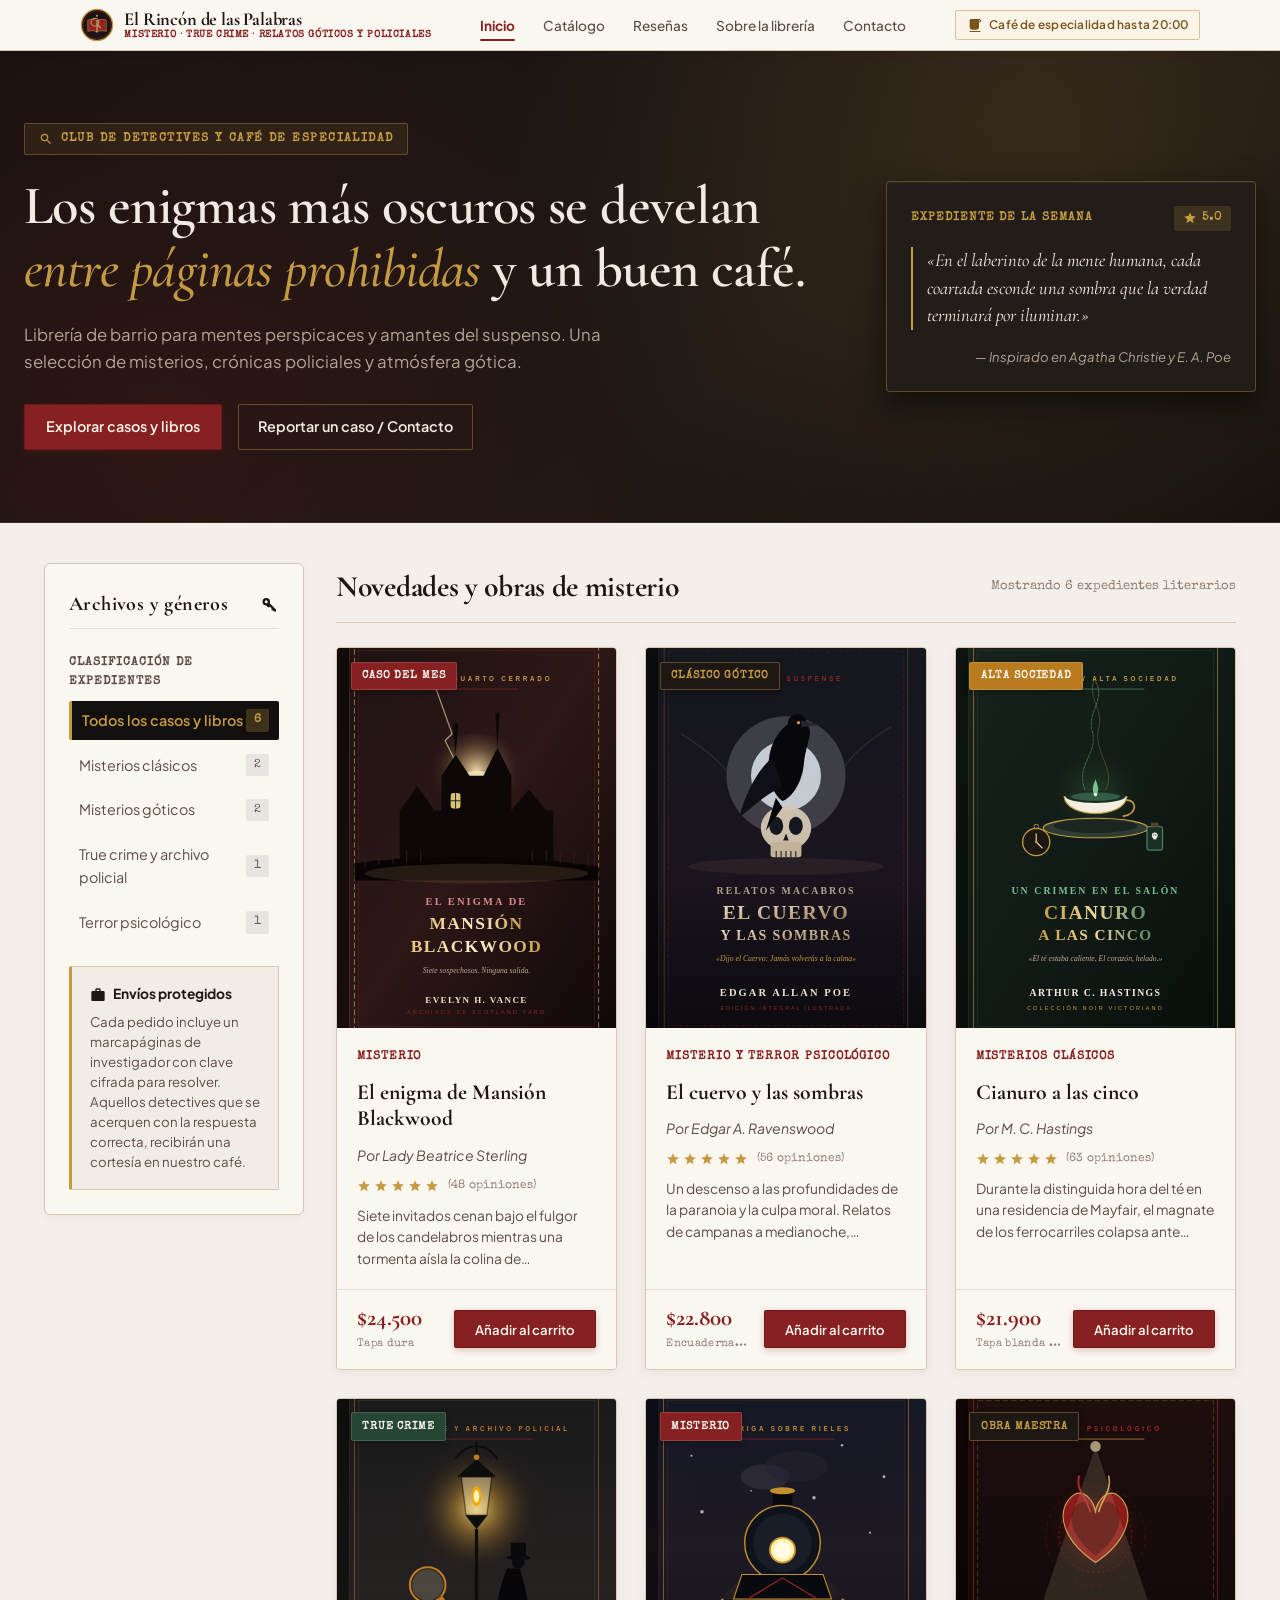
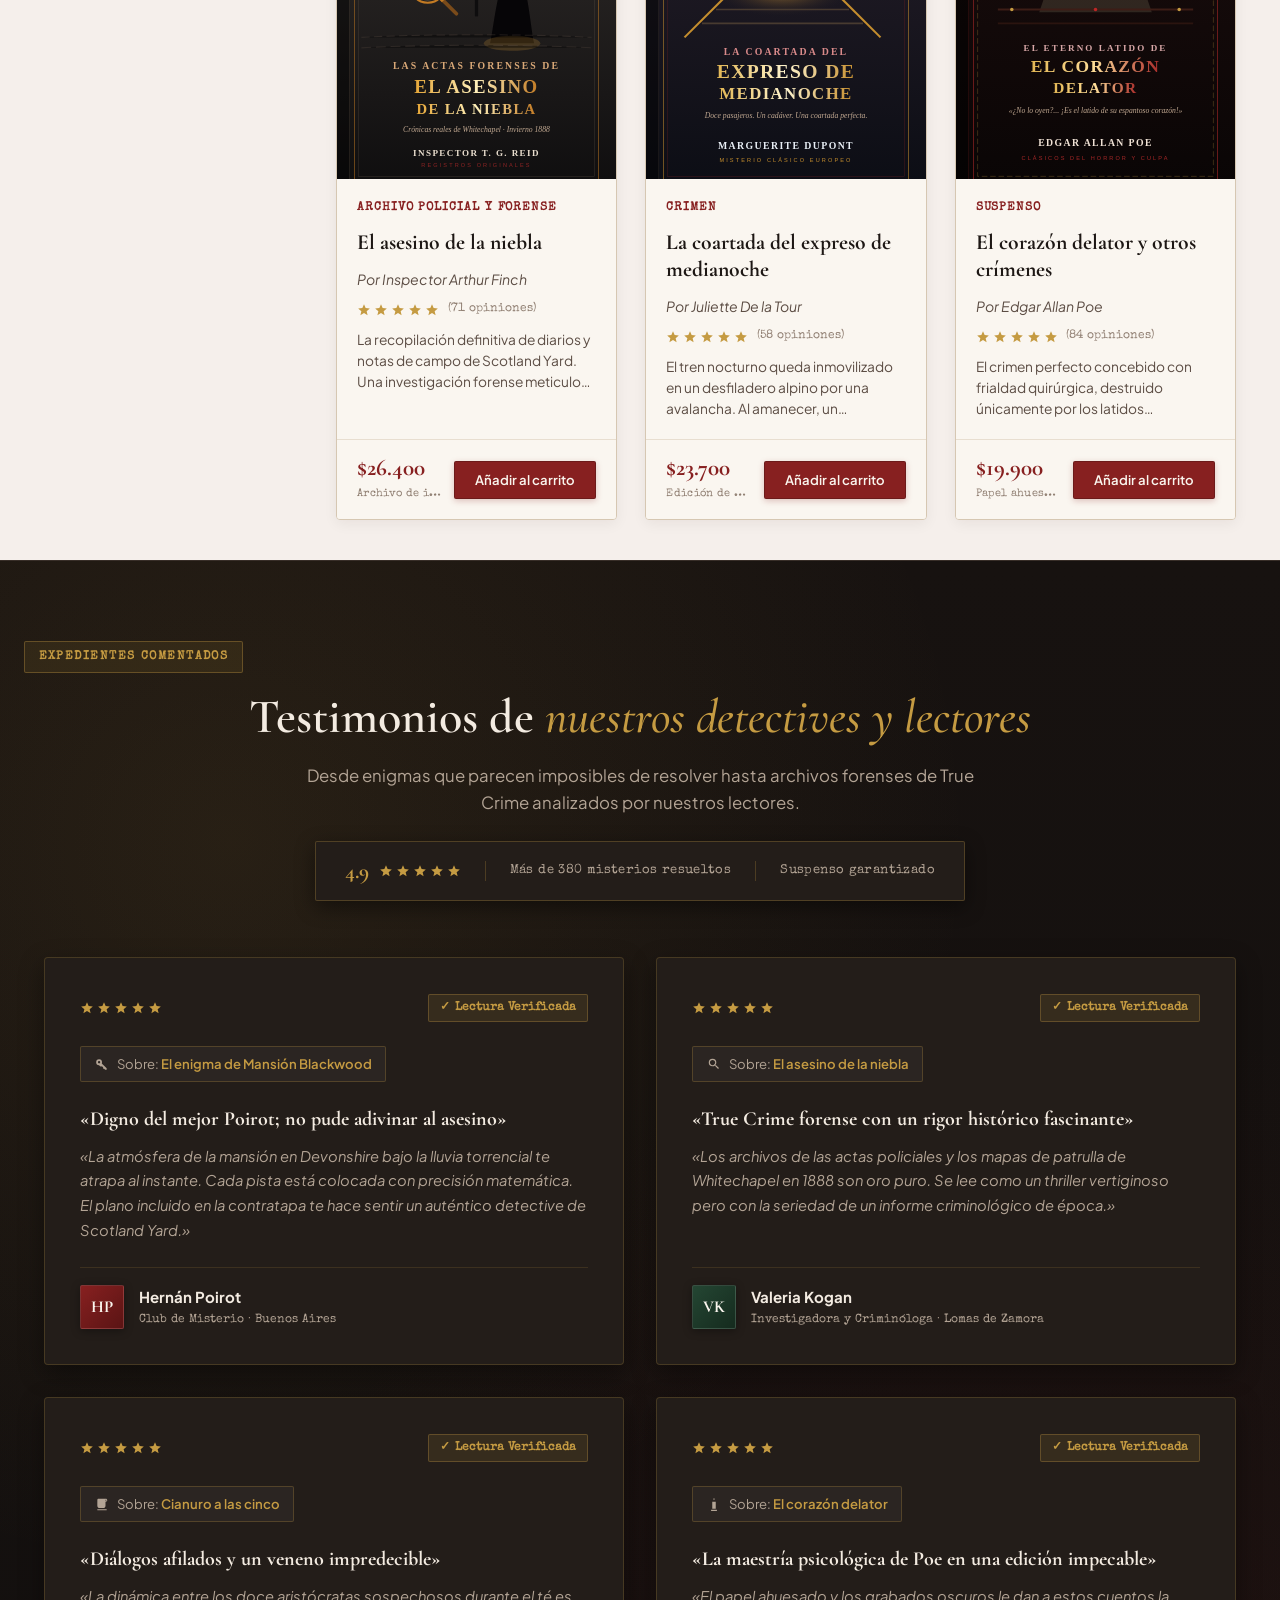
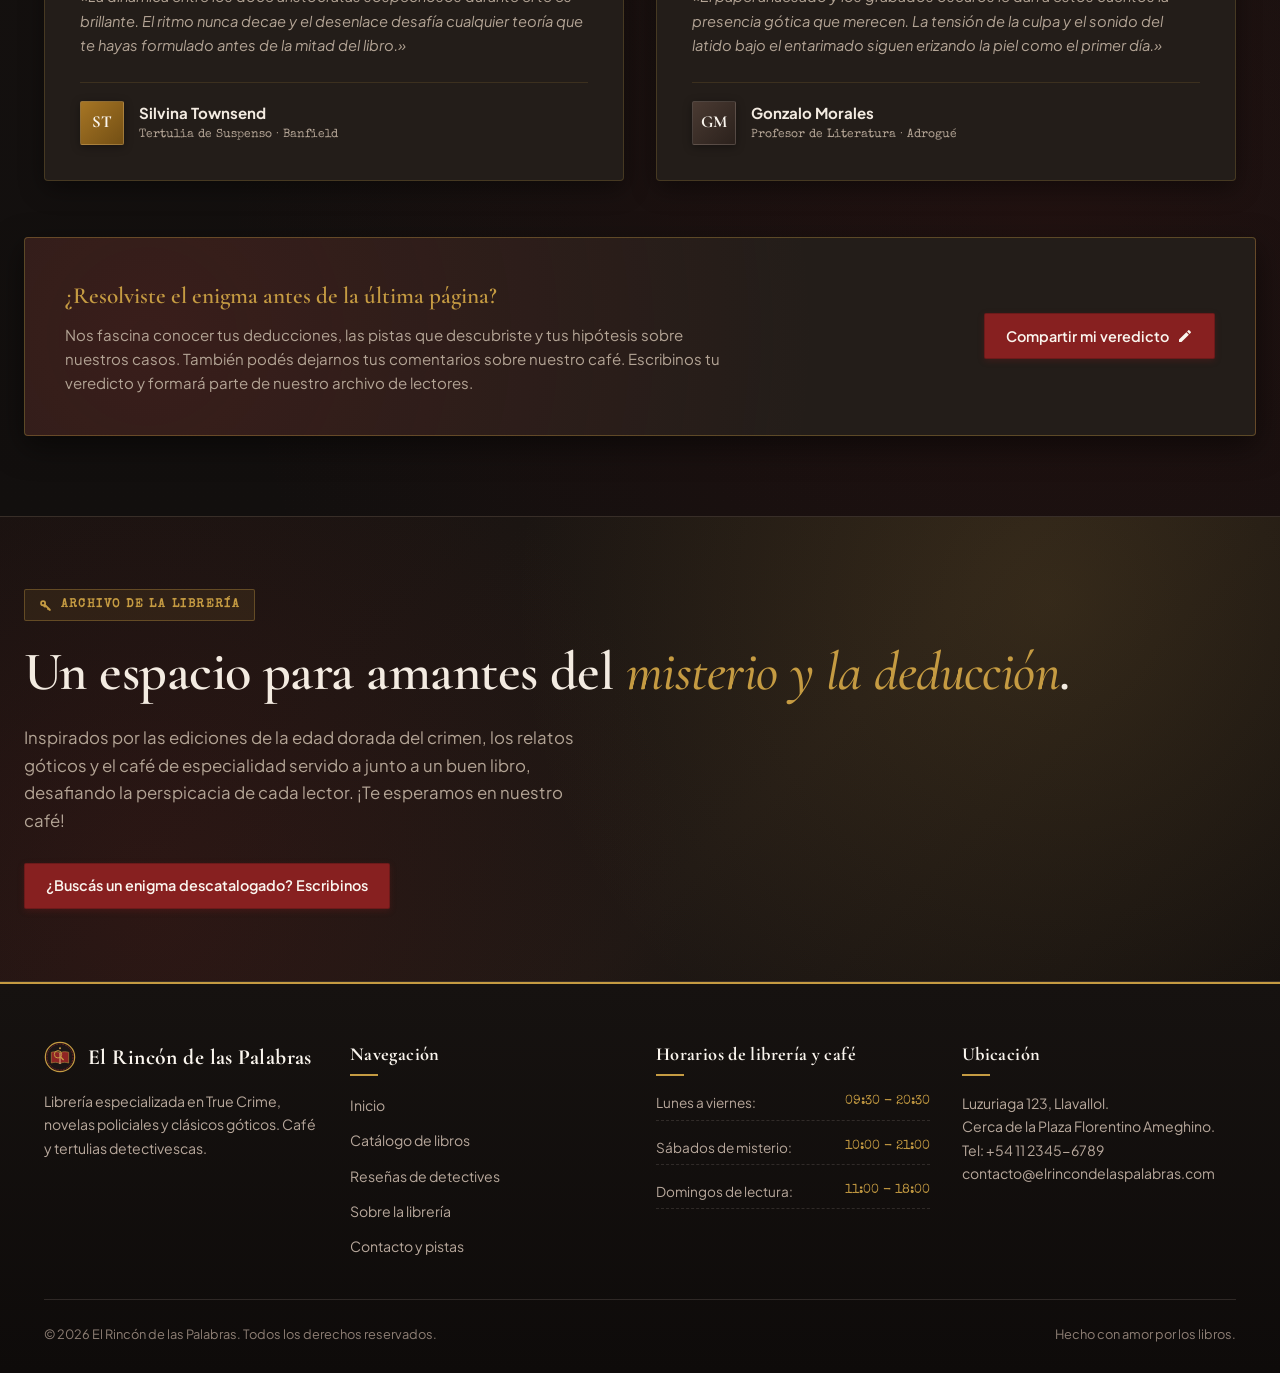
==== commit 7b1afb98: "Actualizar estilos y páginas" ====
--- a/index.html
+++ b/index.html
@@ -1,798 +1,876 @@
 <!doctype html>
 <html lang="es">
-  <head>
-    <meta charset="UTF-8" />
-    <meta name="viewport" content="width=device-width, initial-scale=1.0" />
-    <meta
-      name="description"
-      content="El Rincón de las Palabras - Librería para fanáticos del True Crime"
-    />
-    <title>
-      El Rincón de las Palabras | Misterio, True Crime y Relatos góticos y
-      policiales
-    </title>
-    <link rel="preconnect" href="https://fonts.googleapis.com" />
-    <link rel="preconnect" href="https://fonts.gstatic.com" crossorigin />
-    <link
-      href="https://fonts.googleapis.com/css2?family=Cormorant+Garamond:ital,wght@0,500;0,600;0,700;1,400;1,600&family=Lora:ital,wght@0,400..700;1,400..700&family=Plus+Jakarta+Sans:wght@400;500;600;700&family=Special+Elite&display=swap"
-      rel="stylesheet"
-    />
-    <link rel="stylesheet" href="css/styles.css" />
-  </head>
-
-  <body>
-    <!-- Encabezado Principal y Navegación -->
-    <header class="site-header">
-      <div class="header-container">
-        <a href="index.html" class="brand-link" id="brand-home-link">
-          <img
-            src="img/logo-bookstore.svg"
-            alt="Logotipo El Rincón de las Palabras"
-            class="brand-logo"
-            width="34"
-            height="34"
-          />
-          <div class="brand-info">
-            <span class="brand-title">El Rincón de las Palabras</span>
-            <span class="brand-tagline"
-              >Misterio · True Crime · Relatos góticos y policiales</span
-            >
-          </div>
+
+<head>
+  <meta charset="UTF-8" />
+  <meta name="viewport" content="width=device-width, initial-scale=1.0" />
+  <meta name="description" content="El Rincón de las Palabras - Librería para fanáticos del True Crime" />
+  <title>
+    El Rincón de las Palabras | Misterio, True Crime y Relatos góticos y
+    policiales
+  </title>
+  <link rel="preconnect" href="https://fonts.googleapis.com" />
+  <link rel="preconnect" href="https://fonts.gstatic.com" crossorigin />
+  <link
+    href="https://fonts.googleapis.com/css2?family=Cormorant+Garamond:ital,wght@0,500;0,600;0,700;1,400;1,600&family=Plus+Jakarta+Sans:wght@400;500;600;700&family=Special+Elite&display=swap"
+    rel="stylesheet" />
+  <link rel="stylesheet" href="css/styles.css" />
+</head>
+
+<body>
+  <!-- Encabezado Principal y Navegación -->
+  <header class="site-header">
+    <div class="header-container">
+      <a href="index.html" class="brand-link" id="brand-home-link">
+        <img src="img/logo-bookstore.svg" alt="Logotipo El Rincón de las Palabras" class="brand-logo" width="34"
+          height="34" />
+        <div class="brand-info">
+          <span class="brand-title">El Rincón de las Palabras</span>
+          <span class="brand-tagline">Misterio · True Crime · Relatos góticos y policiales</span>
+        </div>
+      </a>
+
+      <nav class="main-navigation">
+        <ul class="nav-links">
+          <li class="nav-item">
+            <a href="index.html" class="active" id="nav-inicio"><span class="nav-label-long">Inicio</span><span
+                class="nav-label-short">Inicio</span></a>
+          </li>
+          <li class="nav-item">
+            <a href="#catalogo" id="nav-catalogo"><span class="nav-label-long">Catálogo</span><span
+                class="nav-label-short">Casos</span></a>
+          </li>
+          <li class="nav-item">
+            <a href="#resenas" id="nav-resenas"><span class="nav-label-long">Reseñas</span><span
+                class="nav-label-short">Reseñas</span></a>
+          </li>
+          <li class="nav-item">
+            <a href="#sobre-nosotros" id="nav-sobre-nosotros"><span class="nav-label-long">Sobre la librería</span><span
+                class="nav-label-short">Librería</span></a>
+          </li>
+          <li class="nav-item">
+            <a href="pages/contacto.html" id="nav-contacto"><span class="nav-label-long">Contacto</span><span
+                class="nav-label-short">Contacto</span></a>
+          </li>
+        </ul>
+      </nav>
+
+      <div class="header-actions">
+        <span class="badge-cafe">
+          <svg class="ui-icon" viewBox="0 0 24 24" aria-hidden="true" width="16" height="16">
+            <path fill="currentColor"
+              d="M18.5 3H6c-1.1 0-2 .9-2 2v10c0 2.2 1.8 4 4 4h6c2.2 0 4-1.8 4-4V8h.5c1.4 0 2.5-1.1 2.5-2.5S19.9 3 18.5 3zm0 3.5H18V4.5h.5c.6 0 1 .4 1 1s-.4 1-1 1zM4 21h16v1.5H4z" />
+          </svg>
+          <span class="badge-text-long">Café de especialidad hasta 20:00</span>
+          <span class="badge-text-short">Café abierto</span>
+        </span>
+      </div>
+    </div>
+  </header>
+
+  <!-- Banner de Bienvenida -->
+  <section class="banner">
+    <div class="banner-container">
+      <div class="banner-text-block">
+        <span class="section-badge">
+          <svg class="ui-icon" viewBox="0 0 24 24" aria-hidden="true" width="14" height="14">
+            <path fill="currentColor"
+              d="M15.5 14h-.79l-.28-.27A6.471 6.471 0 0 0 16 9.5 6.5 6.5 0 1 0 9.5 16c1.61 0 3.09-.59 4.23-1.57l.27.28v.79l5 4.99L20.49 19l-4.99-5zm-6 0C7.01 14 5 11.99 5 9.5S7.01 5 9.5 5 14 7.01 14 9.5 11.99 14 9.5 14z" />
+          </svg>
+          <span>Club de Detectives y Café de Especialidad</span>
+        </span>
+        <h1 class="banner-heading" id="banner-title">
+          Los enigmas más oscuros se develan
+          <em>entre páginas prohibidas</em> y un buen café.
+        </h1>
+        <p class="banner-description">
+          Librería de barrio para mentes perspicaces y amantes del suspenso.
+          Una selección de misterios, crónicas policiales y atmósfera gótica.
+        </p>
+        <div class="banner-cta-group">
+          <a href="#catalogo" class="btn-primary" id="btn-explorar-catalogo">Explorar casos y libros</a>
+          <a href="pages/contacto.html" class="btn-secondary" id="btn-pedidos-especiales">Reportar un caso /
+            Contacto</a>
+        </div>
+      </div>
+
+      <div class="banner-spotlight">
+        <div class="spotlight-header">
+          <span>Expediente de la semana</span>
+          <span class="spotlight-score">
+            <svg class="star-icon" width="14" height="14" viewBox="0 0 24 24" aria-hidden="true">
+              <path fill="currentColor"
+                d="M12 17.27L18.18 21l-1.64-7.03L22 9.24l-7.19-.61L12 2 9.19 8.63 2 9.24l5.46 4.73L5.82 21z" />
+            </svg>
+            <span>5.0</span>
+          </span>
+        </div>
+        <blockquote class="spotlight-quote">
+          «En el laberinto de la mente humana, cada coartada esconde una
+          sombra que la verdad terminará por iluminar.»
+        </blockquote>
+        <span class="spotlight-author">— Inspirado en Agatha Christie y E. A. Poe</span>
+      </div>
+    </div>
+  </section>
+
+  <!-- Contenedor principal: filtros y catálogo -->
+  <main class="main-layout" id="catalogo">
+    <!-- Barra lateral de categorías y filtros -->
+    <aside class="filters-sidebar">
+      <div class="sidebar-title">
+        <span>Archivos y géneros</span>
+        <svg class="ui-icon" viewBox="0 0 24 24" aria-hidden="true" width="18" height="18">
+          <path fill="currentColor"
+            d="M7 14A5 5 0 1 1 12 9c0 .7-.1 1.4-.4 2L20 19.4V22h-2.6l-1.8-1.8H14v-2.4l-2.4-2.4c-.2.4-.4.8-.6 1.2A5 5 0 0 1 7 14zm0-3a2 2 0 1 0 0-4 2 2 0 0 0 0 4z" />
+        </svg>
+      </div>
+
+      <div class="filter-group">
+        <span class="filter-label">Clasificación de expedientes</span>
+        <ul class="filter-list">
+          <li class="filter-item active">
+            <span>Todos los casos y libros</span>
+            <span class="filter-count">6</span>
+          </li>
+          <li class="filter-item">
+            <span>Misterios clásicos</span>
+            <span class="filter-count">2</span>
+          </li>
+          <li class="filter-item">
+            <span>Misterios góticos</span>
+            <span class="filter-count">2</span>
+          </li>
+          <li class="filter-item">
+            <span>True crime y archivo policial</span>
+            <span class="filter-count">1</span>
+          </li>
+          <li class="filter-item">
+            <span>Terror psicológico</span>
+            <span class="filter-count">1</span>
+          </li>
+        </ul>
+      </div>
+
+      <div class="sidebar-cozy-note">
+        <div class="sidebar-note-header">
+          <svg class="ui-icon" viewBox="0 0 24 24" aria-hidden="true" width="16" height="16">
+            <path fill="currentColor"
+              d="M20 6h-4V4c0-1.11-.89-2-2-2h-4c-1.11 0-2 .89-2 2v2H4c-1.11 0-1.99.89-1.99 2L2 19c0 1.11.89 2 2 2h16c1.11 0 2-.89 2-2V8c0-1.11-.89-2-2-2zm-6 0h-4V4h4v2z" />
+          </svg>
+          <strong>Envíos protegidos</strong>
+        </div>
+        <span>Cada pedido incluye un marcapáginas de investigador con clave
+          cifrada para resolver. Aquellos detectives que se acerquen con la
+          respuesta correcta, recibirán una cortesía en nuestro café.</span>
+      </div>
+    </aside>
+
+    <!-- Sección del catálogo de libros -->
+    <section class="catalog-section">
+      <div class="catalog-header">
+        <h2 class="catalog-title" id="catalog-heading">
+          Novedades y obras de misterio
+        </h2>
+        <span class="catalog-stats">Mostrando 6 expedientes literarios</span>
+      </div>
+
+      <!-- Tarjetas de libros -->
+      <div class="books-container">
+        <!-- Libro 1: El Enigma de Mansión Blackwood -->
+        <article class="book-card" id="book-mansion-blackwood">
+          <div class="book-cover-wrapper">
+            <img src="img/libro-mansion-blackwood.svg"
+              alt="Portada del libro El Enigma de Mansión Blackwood con mansión victoriana bajo tormenta"
+              class="book-cover-img" width="400" height="600" loading="lazy" />
+            <span class="book-badge badge-featured">Caso del Mes</span>
+          </div>
+          <div class="book-card-body">
+            <span class="book-genre">Misterio</span>
+            <h3 class="book-title">El enigma de Mansión Blackwood</h3>
+            <p class="book-author">Por Lady Beatrice Sterling</p>
+            <div class="book-rating">
+              <span class="stars-gold" aria-label="5 de 5 estrellas">
+                <svg class="star-icon" width="14" height="14" viewBox="0 0 24 24" aria-hidden="true">
+                  <path fill="currentColor"
+                    d="M12 17.27L18.18 21l-1.64-7.03L22 9.24l-7.19-.61L12 2 9.19 8.63 2 9.24l5.46 4.73L5.82 21z" />
+                </svg><svg class="star-icon" width="14" height="14" viewBox="0 0 24 24" aria-hidden="true">
+                  <path fill="currentColor"
+                    d="M12 17.27L18.18 21l-1.64-7.03L22 9.24l-7.19-.61L12 2 9.19 8.63 2 9.24l5.46 4.73L5.82 21z" />
+                </svg><svg class="star-icon" width="14" height="14" viewBox="0 0 24 24" aria-hidden="true">
+                  <path fill="currentColor"
+                    d="M12 17.27L18.18 21l-1.64-7.03L22 9.24l-7.19-.61L12 2 9.19 8.63 2 9.24l5.46 4.73L5.82 21z" />
+                </svg><svg class="star-icon" width="14" height="14" viewBox="0 0 24 24" aria-hidden="true">
+                  <path fill="currentColor"
+                    d="M12 17.27L18.18 21l-1.64-7.03L22 9.24l-7.19-.61L12 2 9.19 8.63 2 9.24l5.46 4.73L5.82 21z" />
+                </svg><svg class="star-icon" width="14" height="14" viewBox="0 0 24 24" aria-hidden="true">
+                  <path fill="currentColor"
+                    d="M12 17.27L18.18 21l-1.64-7.03L22 9.24l-7.19-.61L12 2 9.19 8.63 2 9.24l5.46 4.73L5.82 21z" />
+                </svg>
+              </span>
+              <span class="book-reviews">(48 opiniones)</span>
+            </div>
+            <p class="book-synopsis">
+              Siete invitados cenan bajo el fulgor de los candelabros mientras
+              una tormenta aísla la colina de Devonshire. A medianoche, Lord
+              Blackwood yace sin vida en una biblioteca cerrada con doble
+              cerrojo interior.
+            </p>
+          </div>
+          <div class="book-card-footer">
+            <div class="book-price-block">
+              <span class="book-price">$24.500</span>
+              <span class="book-price-format">Tapa dura</span>
+            </div>
+            <button type="button" class="btn-primary btn-sm" id="btn-add-blackwood">
+              Añadir al carrito
+            </button>
+          </div>
+        </article>
+
+        <!-- Libro 2: El Cuervo y las Sombras -->
+        <article class="book-card" id="book-cuervo-sombras">
+          <div class="book-cover-wrapper">
+            <img src="img/libro-cuervo-sombras.svg"
+              alt="Portada del libro El Cuervo y las Sombras con cuervo y ventana de noche" class="book-cover-img"
+              width="400" height="600" loading="lazy" />
+            <span class="book-badge badge-classic">Clásico Gótico</span>
+          </div>
+          <div class="book-card-body">
+            <span class="book-genre">Misterio y terror psicológico</span>
+            <h3 class="book-title">El cuervo y las sombras</h3>
+            <p class="book-author">Por Edgar A. Ravenswood</p>
+            <div class="book-rating">
+              <span class="stars-gold" aria-label="5 de 5 estrellas">
+                <svg class="star-icon" width="14" height="14" viewBox="0 0 24 24" aria-hidden="true">
+                  <path fill="currentColor"
+                    d="M12 17.27L18.18 21l-1.64-7.03L22 9.24l-7.19-.61L12 2 9.19 8.63 2 9.24l5.46 4.73L5.82 21z" />
+                </svg><svg class="star-icon" width="14" height="14" viewBox="0 0 24 24" aria-hidden="true">
+                  <path fill="currentColor"
+                    d="M12 17.27L18.18 21l-1.64-7.03L22 9.24l-7.19-.61L12 2 9.19 8.63 2 9.24l5.46 4.73L5.82 21z" />
+                </svg><svg class="star-icon" width="14" height="14" viewBox="0 0 24 24" aria-hidden="true">
+                  <path fill="currentColor"
+                    d="M12 17.27L18.18 21l-1.64-7.03L22 9.24l-7.19-.61L12 2 9.19 8.63 2 9.24l5.46 4.73L5.82 21z" />
+                </svg><svg class="star-icon" width="14" height="14" viewBox="0 0 24 24" aria-hidden="true">
+                  <path fill="currentColor"
+                    d="M12 17.27L18.18 21l-1.64-7.03L22 9.24l-7.19-.61L12 2 9.19 8.63 2 9.24l5.46 4.73L5.82 21z" />
+                </svg><svg class="star-icon" width="14" height="14" viewBox="0 0 24 24" aria-hidden="true">
+                  <path fill="currentColor"
+                    d="M12 17.27L18.18 21l-1.64-7.03L22 9.24l-7.19-.61L12 2 9.19 8.63 2 9.24l5.46 4.73L5.82 21z" />
+                </svg>
+              </span>
+              <span class="book-reviews">(56 opiniones)</span>
+            </div>
+            <p class="book-synopsis">
+              Un descenso a las profundidades de la paranoia y la culpa moral.
+              Relatos de campanas a medianoche, aposentos en penumbra y el
+              aleteo incesante de un ave negra que anuncia la caída de la
+              cordura humana.
+            </p>
+          </div>
+          <div class="book-card-footer">
+            <div class="book-price-block">
+              <span class="book-price">$22.800</span>
+              <span class="book-price-format">Encuadernación en tela</span>
+            </div>
+            <button type="button" class="btn-primary btn-sm" id="btn-add-cuervo">
+              Añadir al carrito
+            </button>
+          </div>
+        </article>
+
+        <!-- Libro 3: Cianuro a las Cinco -->
+        <article class="book-card" id="book-cianuro-cinco">
+          <div class="book-cover-wrapper">
+            <img src="img/libro-cianuro-cinco.svg"
+              alt="Portada del libro Cianuro a las Cinco con taza de té de porcelana y veneno" class="book-cover-img"
+              width="400" height="600" loading="lazy" />
+            <span class="book-badge badge-award">Alta Sociedad</span>
+          </div>
+          <div class="book-card-body">
+            <span class="book-genre">Misterios clásicos</span>
+            <h3 class="book-title">Cianuro a las cinco</h3>
+            <p class="book-author">Por M. C. Hastings</p>
+            <div class="book-rating">
+              <span class="stars-gold" aria-label="5 de 5 estrellas">
+                <svg class="star-icon" width="14" height="14" viewBox="0 0 24 24" aria-hidden="true">
+                  <path fill="currentColor"
+                    d="M12 17.27L18.18 21l-1.64-7.03L22 9.24l-7.19-.61L12 2 9.19 8.63 2 9.24l5.46 4.73L5.82 21z" />
+                </svg><svg class="star-icon" width="14" height="14" viewBox="0 0 24 24" aria-hidden="true">
+                  <path fill="currentColor"
+                    d="M12 17.27L18.18 21l-1.64-7.03L22 9.24l-7.19-.61L12 2 9.19 8.63 2 9.24l5.46 4.73L5.82 21z" />
+                </svg><svg class="star-icon" width="14" height="14" viewBox="0 0 24 24" aria-hidden="true">
+                  <path fill="currentColor"
+                    d="M12 17.27L18.18 21l-1.64-7.03L22 9.24l-7.19-.61L12 2 9.19 8.63 2 9.24l5.46 4.73L5.82 21z" />
+                </svg><svg class="star-icon" width="14" height="14" viewBox="0 0 24 24" aria-hidden="true">
+                  <path fill="currentColor"
+                    d="M12 17.27L18.18 21l-1.64-7.03L22 9.24l-7.19-.61L12 2 9.19 8.63 2 9.24l5.46 4.73L5.82 21z" />
+                </svg><svg class="star-icon" width="14" height="14" viewBox="0 0 24 24" aria-hidden="true">
+                  <path fill="currentColor"
+                    d="M12 17.27L18.18 21l-1.64-7.03L22 9.24l-7.19-.61L12 2 9.19 8.63 2 9.24l5.46 4.73L5.82 21z" />
+                </svg>
+              </span>
+              <span class="book-reviews">(63 opiniones)</span>
+            </div>
+            <p class="book-synopsis">
+              Durante la distinguida hora del té en una residencia de Mayfair,
+              el magnate de los ferrocarriles colapsa ante doce comensales.
+              Una cucharilla de plata, un sutil olor a almendras amargas y
+              ningún inocente creíble.
+            </p>
+          </div>
+          <div class="book-card-footer">
+            <div class="book-price-block">
+              <span class="book-price">$21.900</span>
+              <span class="book-price-format">Tapa blanda con solapas</span>
+            </div>
+            <button type="button" class="btn-primary btn-sm" id="btn-add-cianuro">
+              Añadir al carrito
+            </button>
+          </div>
+        </article>
+
+        <!-- Libro 4: El Asesino de la Niebla -->
+        <article class="book-card" id="book-asesino-niebla">
+          <div class="book-cover-wrapper">
+            <img src="img/libro-asesino-niebla.svg"
+              alt="Portada de El Asesino de la Niebla con farol de gas y adoquines victorianos" class="book-cover-img"
+              width="400" height="600" loading="lazy" />
+            <span class="book-badge badge-indie">True Crime</span>
+          </div>
+          <div class="book-card-body">
+            <span class="book-genre">Archivo policial y forense</span>
+            <h3 class="book-title">El asesino de la niebla</h3>
+            <p class="book-author">Por Inspector Arthur Finch</p>
+            <div class="book-rating">
+              <span class="stars-gold" aria-label="5 de 5 estrellas">
+                <svg class="star-icon" width="14" height="14" viewBox="0 0 24 24" aria-hidden="true">
+                  <path fill="currentColor"
+                    d="M12 17.27L18.18 21l-1.64-7.03L22 9.24l-7.19-.61L12 2 9.19 8.63 2 9.24l5.46 4.73L5.82 21z" />
+                </svg><svg class="star-icon" width="14" height="14" viewBox="0 0 24 24" aria-hidden="true">
+                  <path fill="currentColor"
+                    d="M12 17.27L18.18 21l-1.64-7.03L22 9.24l-7.19-.61L12 2 9.19 8.63 2 9.24l5.46 4.73L5.82 21z" />
+                </svg><svg class="star-icon" width="14" height="14" viewBox="0 0 24 24" aria-hidden="true">
+                  <path fill="currentColor"
+                    d="M12 17.27L18.18 21l-1.64-7.03L22 9.24l-7.19-.61L12 2 9.19 8.63 2 9.24l5.46 4.73L5.82 21z" />
+                </svg><svg class="star-icon" width="14" height="14" viewBox="0 0 24 24" aria-hidden="true">
+                  <path fill="currentColor"
+                    d="M12 17.27L18.18 21l-1.64-7.03L22 9.24l-7.19-.61L12 2 9.19 8.63 2 9.24l5.46 4.73L5.82 21z" />
+                </svg><svg class="star-icon" width="14" height="14" viewBox="0 0 24 24" aria-hidden="true">
+                  <path fill="currentColor"
+                    d="M12 17.27L18.18 21l-1.64-7.03L22 9.24l-7.19-.61L12 2 9.19 8.63 2 9.24l5.46 4.73L5.82 21z" />
+                </svg>
+              </span>
+              <span class="book-reviews">(71 opiniones)</span>
+            </div>
+            <p class="book-synopsis">
+              La recopilación definitiva de diarios y notas de campo de
+              Scotland Yard. Una investigación forense meticulosa sobre los
+              crímenes seriales que sembraron el pánico en los adoquines
+              londinenses durante el otoño de 1888.
+            </p>
+          </div>
+          <div class="book-card-footer">
+            <div class="book-price-block">
+              <span class="book-price">$26.400</span>
+              <span class="book-price-format">Archivo de investigación</span>
+            </div>
+            <button type="button" class="btn-primary btn-sm" id="btn-add-niebla">
+              Añadir al carrito
+            </button>
+          </div>
+        </article>
+
+        <!-- Libro 5: La Coartada del Expreso de Medianoche-->
+        <article class="book-card" id="book-expreso-medianoche">
+          <div class="book-cover-wrapper">
+            <img src="img/libro-expreso-medianoche.svg"
+              alt="Portada del libro La Coartada del Expreso de Medianoche con locomotora a vapor y nieve"
+              class="book-cover-img" width="400" height="600" loading="lazy" />
+            <span class="book-badge badge-featured">Misterio</span>
+          </div>
+          <div class="book-card-body">
+            <span class="book-genre">Crimen</span>
+            <h3 class="book-title">La coartada del expreso de medianoche</h3>
+            <p class="book-author">Por Juliette De la Tour</p>
+            <div class="book-rating">
+              <span class="stars-gold" aria-label="5 de 5 estrellas">
+                <svg class="star-icon" width="14" height="14" viewBox="0 0 24 24" aria-hidden="true">
+                  <path fill="currentColor"
+                    d="M12 17.27L18.18 21l-1.64-7.03L22 9.24l-7.19-.61L12 2 9.19 8.63 2 9.24l5.46 4.73L5.82 21z" />
+                </svg><svg class="star-icon" width="14" height="14" viewBox="0 0 24 24" aria-hidden="true">
+                  <path fill="currentColor"
+                    d="M12 17.27L18.18 21l-1.64-7.03L22 9.24l-7.19-.61L12 2 9.19 8.63 2 9.24l5.46 4.73L5.82 21z" />
+                </svg><svg class="star-icon" width="14" height="14" viewBox="0 0 24 24" aria-hidden="true">
+                  <path fill="currentColor"
+                    d="M12 17.27L18.18 21l-1.64-7.03L22 9.24l-7.19-.61L12 2 9.19 8.63 2 9.24l5.46 4.73L5.82 21z" />
+                </svg><svg class="star-icon" width="14" height="14" viewBox="0 0 24 24" aria-hidden="true">
+                  <path fill="currentColor"
+                    d="M12 17.27L18.18 21l-1.64-7.03L22 9.24l-7.19-.61L12 2 9.19 8.63 2 9.24l5.46 4.73L5.82 21z" />
+                </svg><svg class="star-icon" width="14" height="14" viewBox="0 0 24 24" aria-hidden="true">
+                  <path fill="currentColor"
+                    d="M12 17.27L18.18 21l-1.64-7.03L22 9.24l-7.19-.61L12 2 9.19 8.63 2 9.24l5.46 4.73L5.82 21z" />
+                </svg>
+              </span>
+              <span class="book-reviews">(58 opiniones)</span>
+            </div>
+            <p class="book-synopsis">
+              El tren nocturno queda inmovilizado en un desfiladero alpino por
+              una avalancha. Al amanecer, un acaudalado diplomático es
+              encontrado muerto en su camarote cerrado con cerrojo. Doce
+              viajeros, doce coartadas blindadas.
+            </p>
+          </div>
+          <div class="book-card-footer">
+            <div class="book-price-block">
+              <span class="book-price">$23.700</span>
+              <span class="book-price-format">Edición de bolsillo</span>
+            </div>
+            <button type="button" class="btn-primary btn-sm" id="btn-add-expreso">
+              Añadir al carrito
+            </button>
+          </div>
+        </article>
+
+        <!-- Libro 6: El Corazón Delator y Otros Crímenes (Edgar Allan Poe) -->
+        <article class="book-card" id="book-corazon-delator">
+          <div class="book-cover-wrapper">
+            <img src="img/libro-corazon-delator.svg"
+              alt="Portada del libro El Corazón Delator con farol victoriano y piso de madera" class="book-cover-img"
+              width="400" height="600" loading="lazy" />
+            <span class="book-badge badge-classic">Obra Maestra</span>
+          </div>
+          <div class="book-card-body">
+            <span class="book-genre">Suspenso</span>
+            <h3 class="book-title">El corazón delator y otros crímenes</h3>
+            <p class="book-author">Por Edgar Allan Poe</p>
+            <div class="book-rating">
+              <span class="stars-gold" aria-label="5 de 5 estrellas">
+                <svg class="star-icon" width="14" height="14" viewBox="0 0 24 24" aria-hidden="true">
+                  <path fill="currentColor"
+                    d="M12 17.27L18.18 21l-1.64-7.03L22 9.24l-7.19-.61L12 2 9.19 8.63 2 9.24l5.46 4.73L5.82 21z" />
+                </svg><svg class="star-icon" width="14" height="14" viewBox="0 0 24 24" aria-hidden="true">
+                  <path fill="currentColor"
+                    d="M12 17.27L18.18 21l-1.64-7.03L22 9.24l-7.19-.61L12 2 9.19 8.63 2 9.24l5.46 4.73L5.82 21z" />
+                </svg><svg class="star-icon" width="14" height="14" viewBox="0 0 24 24" aria-hidden="true">
+                  <path fill="currentColor"
+                    d="M12 17.27L18.18 21l-1.64-7.03L22 9.24l-7.19-.61L12 2 9.19 8.63 2 9.24l5.46 4.73L5.82 21z" />
+                </svg><svg class="star-icon" width="14" height="14" viewBox="0 0 24 24" aria-hidden="true">
+                  <path fill="currentColor"
+                    d="M12 17.27L18.18 21l-1.64-7.03L22 9.24l-7.19-.61L12 2 9.19 8.63 2 9.24l5.46 4.73L5.82 21z" />
+                </svg><svg class="star-icon" width="14" height="14" viewBox="0 0 24 24" aria-hidden="true">
+                  <path fill="currentColor"
+                    d="M12 17.27L18.18 21l-1.64-7.03L22 9.24l-7.19-.61L12 2 9.19 8.63 2 9.24l5.46 4.73L5.82 21z" />
+                </svg>
+              </span>
+              <span class="book-reviews">(84 opiniones)</span>
+            </div>
+            <p class="book-synopsis">
+              El crimen perfecto concebido con frialdad quirúrgica, destruido
+              únicamente por los latidos ensordecedores que brotan de los
+              maderos del suelo ante la atenta mirada de los oficiales de
+              policía.
+            </p>
+          </div>
+          <div class="book-card-footer">
+            <div class="book-price-block">
+              <span class="book-price">$19.900</span>
+              <span class="book-price-format">Papel ahuesado</span>
+            </div>
+            <button type="button" class="btn-primary btn-sm" id="btn-add-corazon">
+              Añadir al carrito
+            </button>
+          </div>
+        </article>
+      </div>
+    </section>
+  </main>
+
+  <!-- Sección de reseñas de la comunidad lectora -->
+  <section class="reviews-section" id="resenas">
+    <div class="reviews-container">
+      <!-- Encabezado y resumen de calificación -->
+      <div class="reviews-header">
+        <span class="section-badge">Expedientes comentados</span>
+        <h2 class="reviews-title" id="reviews-title">
+          Testimonios de <em>nuestros detectives y lectores</em>
+        </h2>
+        <p class="reviews-subtitle">
+          Desde enigmas que parecen imposibles de resolver hasta archivos
+          forenses de True Crime analizados por nuestros lectores.
+        </p>
+
+        <!-- Barra de calificación global -->
+        <div class="reviews-rating-bar">
+          <div class="rating-score-group">
+            <span class="rating-number">4.9</span>
+            <span class="stars-gold" aria-label="4.9 de 5 estrellas">
+              <svg class="star-icon" width="14" height="14" viewBox="0 0 24 24" aria-hidden="true">
+                <path fill="currentColor"
+                  d="M12 17.27L18.18 21l-1.64-7.03L22 9.24l-7.19-.61L12 2 9.19 8.63 2 9.24l5.46 4.73L5.82 21z" />
+              </svg><svg class="star-icon" width="14" height="14" viewBox="0 0 24 24" aria-hidden="true">
+                <path fill="currentColor"
+                  d="M12 17.27L18.18 21l-1.64-7.03L22 9.24l-7.19-.61L12 2 9.19 8.63 2 9.24l5.46 4.73L5.82 21z" />
+              </svg><svg class="star-icon" width="14" height="14" viewBox="0 0 24 24" aria-hidden="true">
+                <path fill="currentColor"
+                  d="M12 17.27L18.18 21l-1.64-7.03L22 9.24l-7.19-.61L12 2 9.19 8.63 2 9.24l5.46 4.73L5.82 21z" />
+              </svg><svg class="star-icon" width="14" height="14" viewBox="0 0 24 24" aria-hidden="true">
+                <path fill="currentColor"
+                  d="M12 17.27L18.18 21l-1.64-7.03L22 9.24l-7.19-.61L12 2 9.19 8.63 2 9.24l5.46 4.73L5.82 21z" />
+              </svg><svg class="star-icon" width="14" height="14" viewBox="0 0 24 24" aria-hidden="true">
+                <path fill="currentColor"
+                  d="M12 17.27L18.18 21l-1.64-7.03L22 9.24l-7.19-.61L12 2 9.19 8.63 2 9.24l5.46 4.73L5.82 21z" />
+              </svg>
+            </span>
+          </div>
+          <span class="rating-divider"></span>
+          <span class="rating-stat-text">Más de 380 misterios resueltos</span>
+          <span class="rating-divider"></span>
+          <span class="rating-stat-text">Suspenso garantizado</span>
+        </div>
+      </div>
+
+      <!-- Grilla de reseñas -->
+      <div class="reviews-grid">
+        <!-- Reseña 1: El enigma de Mansión Blackwood -->
+        <article class="review-card" id="review-1">
+          <div class="review-card-top">
+            <span class="stars-gold" aria-label="5 de 5 estrellas">
+              <svg class="star-icon" width="14" height="14" viewBox="0 0 24 24" aria-hidden="true">
+                <path fill="currentColor"
+                  d="M12 17.27L18.18 21l-1.64-7.03L22 9.24l-7.19-.61L12 2 9.19 8.63 2 9.24l5.46 4.73L5.82 21z" />
+              </svg><svg class="star-icon" width="14" height="14" viewBox="0 0 24 24" aria-hidden="true">
+                <path fill="currentColor"
+                  d="M12 17.27L18.18 21l-1.64-7.03L22 9.24l-7.19-.61L12 2 9.19 8.63 2 9.24l5.46 4.73L5.82 21z" />
+              </svg><svg class="star-icon" width="14" height="14" viewBox="0 0 24 24" aria-hidden="true">
+                <path fill="currentColor"
+                  d="M12 17.27L18.18 21l-1.64-7.03L22 9.24l-7.19-.61L12 2 9.19 8.63 2 9.24l5.46 4.73L5.82 21z" />
+              </svg><svg class="star-icon" width="14" height="14" viewBox="0 0 24 24" aria-hidden="true">
+                <path fill="currentColor"
+                  d="M12 17.27L18.18 21l-1.64-7.03L22 9.24l-7.19-.61L12 2 9.19 8.63 2 9.24l5.46 4.73L5.82 21z" />
+              </svg><svg class="star-icon" width="14" height="14" viewBox="0 0 24 24" aria-hidden="true">
+                <path fill="currentColor"
+                  d="M12 17.27L18.18 21l-1.64-7.03L22 9.24l-7.19-.61L12 2 9.19 8.63 2 9.24l5.46 4.73L5.82 21z" />
+              </svg>
+            </span>
+            <span class="review-verified-badge">
+              <span>✓</span> Lectura Verificada
+            </span>
+          </div>
+
+          <a href="#book-mansion-blackwood" class="review-book-pill"
+            title="Ver libro El enigma de Mansión Blackwood en el catálogo">
+            <svg class="ui-icon" viewBox="0 0 24 24" aria-hidden="true" width="14" height="14">
+              <path fill="currentColor"
+                d="M7 14A5 5 0 1 1 12 9c0 .7-.1 1.4-.4 2L20 19.4V22h-2.6l-1.8-1.8H14v-2.4l-2.4-2.4c-.2.4-.4.8-.6 1.2A5 5 0 0 1 7 14zm0-3a2 2 0 1 0 0-4 2 2 0 0 0 0 4z" />
+            </svg>
+            <span>Sobre: <strong>El enigma de Mansión Blackwood</strong></span>
+          </a>
+
+          <div class="review-body">
+            <h3 class="review-headline">
+              «Digno del mejor Poirot; no pude adivinar al asesino»
+            </h3>
+            <p class="review-text">
+              «La atmósfera de la mansión en Devonshire bajo la lluvia
+              torrencial te atrapa al instante. Cada pista está colocada con
+              precisión matemática. El plano incluido en la contratapa te hace
+              sentir un auténtico detective de Scotland Yard.»
+            </p>
+          </div>
+
+          <footer class="review-author-block">
+            <div class="review-avatar avatar-terracotta">HP</div>
+            <div class="review-author-info">
+              <span class="review-author-name">Hernán Poirot</span>
+              <span class="review-author-role">Club de Misterio · Buenos Aires</span>
+            </div>
+          </footer>
+        </article>
+
+        <!-- Reseña 2: El asesino de la niebla -->
+        <article class="review-card" id="review-2">
+          <div class="review-card-top">
+            <span class="stars-gold" aria-label="5 de 5 estrellas">
+              <svg class="star-icon" width="14" height="14" viewBox="0 0 24 24" aria-hidden="true">
+                <path fill="currentColor"
+                  d="M12 17.27L18.18 21l-1.64-7.03L22 9.24l-7.19-.61L12 2 9.19 8.63 2 9.24l5.46 4.73L5.82 21z" />
+              </svg><svg class="star-icon" width="14" height="14" viewBox="0 0 24 24" aria-hidden="true">
+                <path fill="currentColor"
+                  d="M12 17.27L18.18 21l-1.64-7.03L22 9.24l-7.19-.61L12 2 9.19 8.63 2 9.24l5.46 4.73L5.82 21z" />
+              </svg><svg class="star-icon" width="14" height="14" viewBox="0 0 24 24" aria-hidden="true">
+                <path fill="currentColor"
+                  d="M12 17.27L18.18 21l-1.64-7.03L22 9.24l-7.19-.61L12 2 9.19 8.63 2 9.24l5.46 4.73L5.82 21z" />
+              </svg><svg class="star-icon" width="14" height="14" viewBox="0 0 24 24" aria-hidden="true">
+                <path fill="currentColor"
+                  d="M12 17.27L18.18 21l-1.64-7.03L22 9.24l-7.19-.61L12 2 9.19 8.63 2 9.24l5.46 4.73L5.82 21z" />
+              </svg><svg class="star-icon" width="14" height="14" viewBox="0 0 24 24" aria-hidden="true">
+                <path fill="currentColor"
+                  d="M12 17.27L18.18 21l-1.64-7.03L22 9.24l-7.19-.61L12 2 9.19 8.63 2 9.24l5.46 4.73L5.82 21z" />
+              </svg>
+            </span>
+            <span class="review-verified-badge">
+              <span>✓</span> Lectura Verificada
+            </span>
+          </div>
+
+          <a href="#book-asesino-niebla" class="review-book-pill"
+            title="Ver libro El asesino de la niebla en el catálogo">
+            <svg class="ui-icon" viewBox="0 0 24 24" aria-hidden="true" width="14" height="14">
+              <path fill="currentColor"
+                d="M15.5 14h-.79l-.28-.27A6.471 6.471 0 0 0 16 9.5 6.5 6.5 0 1 0 9.5 16c1.61 0 3.09-.59 4.23-1.57l.27.28v.79l5 4.99L20.49 19l-4.99-5zm-6 0C7.01 14 5 11.99 5 9.5S7.01 5 9.5 5 14 7.01 14 9.5 11.99 14 9.5 14z" />
+            </svg>
+            <span>Sobre: <strong>El asesino de la niebla</strong></span>
+          </a>
+
+          <div class="review-body">
+            <h3 class="review-headline">
+              «True Crime forense con un rigor histórico fascinante»
+            </h3>
+            <p class="review-text">
+              «Los archivos de las actas policiales y los mapas de patrulla de
+              Whitechapel en 1888 son oro puro. Se lee como un thriller
+              vertiginoso pero con la seriedad de un informe criminológico de
+              época.»
+            </p>
+          </div>
+
+          <footer class="review-author-block">
+            <div class="review-avatar avatar-olive">VK</div>
+            <div class="review-author-info">
+              <span class="review-author-name">Valeria Kogan</span>
+              <span class="review-author-role">Investigadora y Criminóloga · Lomas de Zamora</span>
+            </div>
+          </footer>
+        </article>
+
+        <!-- Reseña 3: Cianuro a las cinco -->
+        <article class="review-card" id="review-3">
+          <div class="review-card-top">
+            <span class="stars-gold" aria-label="5 de 5 estrellas">
+              <svg class="star-icon" width="14" height="14" viewBox="0 0 24 24" aria-hidden="true">
+                <path fill="currentColor"
+                  d="M12 17.27L18.18 21l-1.64-7.03L22 9.24l-7.19-.61L12 2 9.19 8.63 2 9.24l5.46 4.73L5.82 21z" />
+              </svg><svg class="star-icon" width="14" height="14" viewBox="0 0 24 24" aria-hidden="true">
+                <path fill="currentColor"
+                  d="M12 17.27L18.18 21l-1.64-7.03L22 9.24l-7.19-.61L12 2 9.19 8.63 2 9.24l5.46 4.73L5.82 21z" />
+              </svg><svg class="star-icon" width="14" height="14" viewBox="0 0 24 24" aria-hidden="true">
+                <path fill="currentColor"
+                  d="M12 17.27L18.18 21l-1.64-7.03L22 9.24l-7.19-.61L12 2 9.19 8.63 2 9.24l5.46 4.73L5.82 21z" />
+              </svg><svg class="star-icon" width="14" height="14" viewBox="0 0 24 24" aria-hidden="true">
+                <path fill="currentColor"
+                  d="M12 17.27L18.18 21l-1.64-7.03L22 9.24l-7.19-.61L12 2 9.19 8.63 2 9.24l5.46 4.73L5.82 21z" />
+              </svg><svg class="star-icon" width="14" height="14" viewBox="0 0 24 24" aria-hidden="true">
+                <path fill="currentColor"
+                  d="M12 17.27L18.18 21l-1.64-7.03L22 9.24l-7.19-.61L12 2 9.19 8.63 2 9.24l5.46 4.73L5.82 21z" />
+              </svg>
+            </span>
+            <span class="review-verified-badge">
+              <span>✓</span> Lectura Verificada
+            </span>
+          </div>
+
+          <a href="#book-cianuro-cinco" class="review-book-pill" title="Ver libro Cianuro a las cinco en el catálogo">
+            <svg class="ui-icon" viewBox="0 0 24 24" aria-hidden="true" width="14" height="14">
+              <path fill="currentColor"
+                d="M18.5 3H6c-1.1 0-2 .9-2 2v10c0 2.2 1.8 4 4 4h6c2.2 0 4-1.8 4-4V8h.5c1.4 0 2.5-1.1 2.5-2.5S19.9 3 18.5 3zm0 3.5H18V4.5h.5c.6 0 1 .4 1 1s-.4 1-1 1zM4 21h16v1.5H4z" />
+            </svg>
+            <span>Sobre: <strong>Cianuro a las cinco</strong></span>
+          </a>
+
+          <div class="review-body">
+            <h3 class="review-headline">
+              «Diálogos afilados y un veneno impredecible»
+            </h3>
+            <p class="review-text">
+              «La dinámica entre los doce aristócratas sospechosos durante el
+              té es brillante. El ritmo nunca decae y el desenlace desafía
+              cualquier teoría que te hayas formulado antes de la mitad del
+              libro.»
+            </p>
+          </div>
+
+          <footer class="review-author-block">
+            <div class="review-avatar avatar-amber">ST</div>
+            <div class="review-author-info">
+              <span class="review-author-name">Silvina Townsend</span>
+              <span class="review-author-role">Tertulia de Suspenso · Banfield</span>
+            </div>
+          </footer>
+        </article>
+
+        <!-- Reseña 4: El corazón delator y otros crímenes -->
+        <article class="review-card" id="review-4">
+          <div class="review-card-top">
+            <span class="stars-gold" aria-label="5 de 5 estrellas">
+              <svg class="star-icon" width="14" height="14" viewBox="0 0 24 24" aria-hidden="true">
+                <path fill="currentColor"
+                  d="M12 17.27L18.18 21l-1.64-7.03L22 9.24l-7.19-.61L12 2 9.19 8.63 2 9.24l5.46 4.73L5.82 21z" />
+              </svg><svg class="star-icon" width="14" height="14" viewBox="0 0 24 24" aria-hidden="true">
+                <path fill="currentColor"
+                  d="M12 17.27L18.18 21l-1.64-7.03L22 9.24l-7.19-.61L12 2 9.19 8.63 2 9.24l5.46 4.73L5.82 21z" />
+              </svg><svg class="star-icon" width="14" height="14" viewBox="0 0 24 24" aria-hidden="true">
+                <path fill="currentColor"
+                  d="M12 17.27L18.18 21l-1.64-7.03L22 9.24l-7.19-.61L12 2 9.19 8.63 2 9.24l5.46 4.73L5.82 21z" />
+              </svg><svg class="star-icon" width="14" height="14" viewBox="0 0 24 24" aria-hidden="true">
+                <path fill="currentColor"
+                  d="M12 17.27L18.18 21l-1.64-7.03L22 9.24l-7.19-.61L12 2 9.19 8.63 2 9.24l5.46 4.73L5.82 21z" />
+              </svg><svg class="star-icon" width="14" height="14" viewBox="0 0 24 24" aria-hidden="true">
+                <path fill="currentColor"
+                  d="M12 17.27L18.18 21l-1.64-7.03L22 9.24l-7.19-.61L12 2 9.19 8.63 2 9.24l5.46 4.73L5.82 21z" />
+              </svg>
+            </span>
+            <span class="review-verified-badge">
+              <span>✓</span> Lectura Verificada
+            </span>
+          </div>
+
+          <a href="#book-corazon-delator" class="review-book-pill" title="Ver libro El corazón delator en el catálogo">
+            <svg class="ui-icon" viewBox="0 0 24 24" aria-hidden="true" width="14" height="14">
+              <path fill="currentColor"
+                d="M12 2c-.55 0-1 .45-1 1 0 1.25.56 2.07 1 2.5.44-.43 1-1.25 1-2.5 0-.55-.45-1-1-1zm-3 6h6v12H9V8zm-2 14h10v2H7v-2z" />
+            </svg>
+            <span>Sobre: <strong>El corazón delator</strong></span>
+          </a>
+
+          <div class="review-body">
+            <h3 class="review-headline">
+              «La maestría psicológica de Poe en una edición impecable»
+            </h3>
+            <p class="review-text">
+              «El papel ahuesado y los grabados oscuros le dan a estos cuentos
+              la presencia gótica que merecen. La tensión de la culpa y el
+              sonido del latido bajo el entarimado siguen erizando la piel
+              como el primer día.»
+            </p>
+          </div>
+
+          <footer class="review-author-block">
+            <div class="review-avatar avatar-wood">GM</div>
+            <div class="review-author-info">
+              <span class="review-author-name">Gonzalo Morales</span>
+              <span class="review-author-role">Profesor de Literatura · Adrogué</span>
+            </div>
+          </footer>
+        </article>
+      </div>
+
+      <!-- Banner de invitación a compartir reseña -->
+      <aside class="reviews-cta-banner">
+        <div class="reviews-cta-text">
+          <h3>¿Resolviste el enigma antes de la última página?</h3>
+          <p>
+            Nos fascina conocer tus deducciones, las pistas que descubriste y
+            tus hipótesis sobre nuestros casos. También podés dejarnos tus
+            comentarios sobre nuestro café. Escribinos tu veredicto y formará
+            parte de nuestro archivo de lectores.
+          </p>
+        </div>
+        <a href="pages/contacto.html" class="btn-primary" id="btn-enviar-resena">
+          <span>Compartir mi veredicto</span>
+          <svg class="ui-icon" viewBox="0 0 24 24" aria-hidden="true" width="16" height="16">
+            <path fill="currentColor"
+              d="M3 17.25V21h3.75L17.81 9.94l-3.75-3.75L3 17.25zM20.71 7.04c.39-.39.39-1.02 0-1.41l-2.34-2.34a.9959.9959 0 0 0-1.41 0l-1.83 1.83 3.75 3.75 1.83-1.83z" />
+          </svg>
         </a>
-
-        <nav class="main-navigation">
-          <ul class="nav-links">
-            <li class="nav-item">
-              <a href="index.html" class="active" id="nav-inicio"
-                ><span class="nav-label-long">Inicio</span
-                ><span class="nav-label-short">Inicio</span></a
-              >
-            </li>
-            <li class="nav-item">
-              <a href="#catalogo" id="nav-catalogo"
-                ><span class="nav-label-long">Catálogo</span
-                ><span class="nav-label-short">Casos</span></a
-              >
-            </li>
-            <li class="nav-item">
-              <a href="#resenas" id="nav-resenas"
-                ><span class="nav-label-long">Reseñas</span
-                ><span class="nav-label-short">Reseñas</span></a
-              >
-            </li>
-            <li class="nav-item">
-              <a href="#sobre-nosotros" id="nav-sobre-nosotros"
-                ><span class="nav-label-long">Sobre la librería</span
-                ><span class="nav-label-short">Librería</span></a
-              >
-            </li>
-            <li class="nav-item">
-              <a href="pages/contacto.html" id="nav-contacto"
-                ><span class="nav-label-long">Contacto</span
-                ><span class="nav-label-short">Contacto</span></a
-              >
-            </li>
+      </aside>
+    </div>
+  </section>
+
+  <!-- Sección sobre nosotros -->
+  <section class="banner" id="sobre-nosotros">
+    <div class="banner-container">
+      <div class="banner-text-block">
+        <span class="section-badge">
+          <svg class="ui-icon" viewBox="0 0 24 24" aria-hidden="true" width="14" height="14">
+            <path fill="currentColor"
+              d="M7 14A5 5 0 1 1 12 9c0 .7-.1 1.4-.4 2L20 19.4V22h-2.6l-1.8-1.8H14v-2.4l-2.4-2.4c-.2.4-.4.8-.6 1.2A5 5 0 0 1 7 14zm0-3a2 2 0 1 0 0-4 2 2 0 0 0 0 4z" />
+          </svg>
+          <span>Archivo de la Librería</span>
+        </span>
+        <h2 class="banner-heading" id="about-heading">
+          Un espacio para amantes del <em>misterio y la deducción</em>.
+        </h2>
+        <p class="banner-description">
+          Inspirados por las ediciones de la edad dorada del crimen, los
+          relatos góticos y el café de especialidad servido a junto a un buen
+          libro, desafiando la perspicacia de cada lector. ¡Te esperamos en
+          nuestro café!
+        </p>
+        <div class="banner-cta-group">
+          <a href="pages/contacto.html" class="btn-primary" id="btn-about-contact">¿Buscás un enigma descatalogado?
+            Escribinos</a>
+        </div>
+      </div>
+    </div>
+  </section>
+
+  <!-- Pie de página -->
+  <footer class="site-footer">
+    <div class="footer-container">
+      <div class="footer-columns">
+        <!-- Columna 1: Identidad -->
+        <div class="footer-col">
+          <div class="footer-brand">
+            <img src="img/logo-bookstore.svg" alt="Logo de la librería" width="32" height="32" />
+            <span class="footer-brand-title">El Rincón de las Palabras</span>
+          </div>
+          <p class="footer-description">
+            Librería especializada en True Crime, novelas policiales y
+            clásicos góticos. Café y tertulias detectivescas.
+          </p>
+        </div>
+
+        <!-- Columna 2: Enlaces rápidos -->
+        <div class="footer-col">
+          <h4 class="footer-col-title">Navegación</h4>
+          <ul class="footer-links">
+            <li><a href="index.html">Inicio</a></li>
+            <li><a href="#catalogo">Catálogo de libros</a></li>
+            <li><a href="#resenas">Reseñas de detectives</a></li>
+            <li><a href="#sobre-nosotros">Sobre la librería</a></li>
+            <li><a href="pages/contacto.html">Contacto y pistas</a></li>
           </ul>
-        </nav>
-
-        <div class="header-actions">
-          <span class="badge-cafe">
-            <svg class="ui-icon" viewBox="0 0 24 24" aria-hidden="true" width="16" height="16"><path fill="currentColor" d="M18.5 3H6c-1.1 0-2 .9-2 2v10c0 2.2 1.8 4 4 4h6c2.2 0 4-1.8 4-4V8h.5c1.4 0 2.5-1.1 2.5-2.5S19.9 3 18.5 3zm0 3.5H18V4.5h.5c.6 0 1 .4 1 1s-.4 1-1 1zM4 21h16v1.5H4z"/></svg>
-            <span class="badge-text-long">Café de especialidad hasta 20:00</span>
-            <span class="badge-text-short">Café abierto</span>
-          </span>
-        </div>
-      </div>
-    </header>
-
-    <!-- Banner de Bienvenida -->
-    <section class="banner">
-      <div class="banner-container">
-        <div class="banner-text-block">
-          <span class="section-badge">
-            <svg class="ui-icon" viewBox="0 0 24 24" aria-hidden="true" width="14" height="14"><path fill="currentColor" d="M15.5 14h-.79l-.28-.27A6.471 6.471 0 0 0 16 9.5 6.5 6.5 0 1 0 9.5 16c1.61 0 3.09-.59 4.23-1.57l.27.28v.79l5 4.99L20.49 19l-4.99-5zm-6 0C7.01 14 5 11.99 5 9.5S7.01 5 9.5 5 14 7.01 14 9.5 11.99 14 9.5 14z"/></svg>
-            <span>Club de Detectives y Café de Especialidad</span>
-          </span>
-          <h1 class="banner-heading" id="banner-title">
-            Los enigmas más oscuros se develan
-            <em>entre páginas prohibidas</em> y un buen café.
-          </h1>
-          <p class="banner-description">
-            Librería de barrio para mentes perspicaces y amantes del suspenso.
-            Una selección de misterios, crónicas policiales y atmósfera gótica.
+        </div>
+
+        <!-- Columna 3: Horarios de Visita -->
+        <div class="footer-col">
+          <h4 class="footer-col-title">Horarios de librería y café</h4>
+          <div class="footer-hours-item">
+            <span>Lunes a viernes:</span>
+            <span>09:30 - 20:30</span>
+          </div>
+          <div class="footer-hours-item">
+            <span>Sábados de misterio:</span>
+            <span>10:00 - 21:00</span>
+          </div>
+          <div class="footer-hours-item">
+            <span>Domingos de lectura:</span>
+            <span>11:00 - 18:00</span>
+          </div>
+        </div>
+
+        <!-- Columna 4: Encuéntranos -->
+        <div class="footer-col">
+          <h4 class="footer-col-title">Ubicación</h4>
+          <p class="footer-description">
+            Luzuriaga 123, Llavallol.<br />
+            Cerca de la Plaza Florentino Ameghino.<br />
+            Tel: <a href="tel:+541123456789">+54 11 2345-6789</a><br />
+            <a href="mailto:contacto@elrincondelaspalabras.com">contacto@elrincondelaspalabras.com</a>
           </p>
-          <div class="banner-cta-group">
-            <a href="#catalogo" class="btn-primary" id="btn-explorar-catalogo"
-              >Explorar casos y libros</a
-            >
-            <a
-              href="pages/contacto.html"
-              class="btn-secondary"
-              id="btn-pedidos-especiales"
-              >Reportar un caso / Contacto</a
-            >
-          </div>
-        </div>
-
-        <div class="banner-spotlight">
-          <div class="spotlight-header">
-            <span>Expediente de la semana</span>
-            <span class="spotlight-score">
-              <svg class="star-icon" width="14" height="14" viewBox="0 0 24 24" aria-hidden="true" width="12" height="12"><path fill="currentColor" d="M12 17.27L18.18 21l-1.64-7.03L22 9.24l-7.19-.61L12 2 9.19 8.63 2 9.24l5.46 4.73L5.82 21z"/></svg>
-              <span>5.0</span>
-            </span>
-          </div>
-          <blockquote class="spotlight-quote">
-            «En el laberinto de la mente humana, cada coartada esconde una
-            sombra que la verdad terminará por iluminar.»
-          </blockquote>
-          <span class="spotlight-author"
-            >— Inspirado en Agatha Christie y E. A. Poe</span
-          >
-        </div>
-      </div>
-    </section>
-
-    <!-- Contenedor Principal: Filtros y Catálogo -->
-    <main class="main-layout" id="catalogo">
-      <!-- Barra Lateral de Categorías y Filtros Semánticos -->
-      <aside class="filters-sidebar">
-        <div class="sidebar-title">
-          <span>Archivos y géneros</span>
-          <svg class="ui-icon" viewBox="0 0 24 24" aria-hidden="true" width="18" height="18"><path fill="currentColor" d="M7 14A5 5 0 1 1 12 9c0 .7-.1 1.4-.4 2L20 19.4V22h-2.6l-1.8-1.8H14v-2.4l-2.4-2.4c-.2.4-.4.8-.6 1.2A5 5 0 0 1 7 14zm0-3a2 2 0 1 0 0-4 2 2 0 0 0 0 4z"/></svg>
-        </div>
-
-        <div class="filter-group">
-          <span class="filter-label">Clasificación de expedientes</span>
-          <ul class="filter-list">
-            <li class="filter-item active">
-              <span>Todos los casos y libros</span>
-              <span class="filter-count">6</span>
-            </li>
-            <li class="filter-item">
-              <span>Misterios clásicos</span>
-              <span class="filter-count">2</span>
-            </li>
-            <li class="filter-item">
-              <span>Misterios góticos</span>
-              <span class="filter-count">2</span>
-            </li>
-            <li class="filter-item">
-              <span>True crime y archivo policial</span>
-              <span class="filter-count">1</span>
-            </li>
-            <li class="filter-item">
-              <span>Terror psicológico</span>
-              <span class="filter-count">1</span>
-            </li>
-          </ul>
-        </div>
-
-        <div class="sidebar-cozy-note">
-          <div class="sidebar-note-header">
-            <svg class="ui-icon" viewBox="0 0 24 24" aria-hidden="true" width="16" height="16"><path fill="currentColor" d="M20 6h-4V4c0-1.11-.89-2-2-2h-4c-1.11 0-2 .89-2 2v2H4c-1.11 0-1.99.89-1.99 2L2 19c0 1.11.89 2 2 2h16c1.11 0 2-.89 2-2V8c0-1.11-.89-2-2-2zm-6 0h-4V4h4v2z"/></svg>
-            <strong>Envíos discretos y protegidos para cada tomo</strong>
-          </div>
-          <span
-            >Cada pedido incluye un marcapáginas de investigador con clave
-            cifrada para resolver. Aquellos detectives que se acerquen con la
-            respuesta correcta, recibirán una cortesía en nuestro café.</span
-          >
-        </div>
-      </aside>
-
-      <!-- Sección del Catálogo de Libros -->
-      <section class="catalog-section">
-        <div class="catalog-header">
-          <h2 class="catalog-title" id="catalog-heading">
-            Novedades y obras de misterio
-          </h2>
-          <span class="catalog-stats">Mostrando 6 expedientes literarios</span>
-        </div>
-
-        <!-- Tarjetas de Libros -->
-        <div class="books-container">
-          <!-- Libro 1: El Enigma de Mansión Blackwood -->
-          <article class="book-card" id="book-mansion-blackwood">
-            <div class="book-cover-wrapper">
-              <img
-                src="img/libro-mansion-blackwood.svg"
-                alt="Portada del libro El Enigma de Mansión Blackwood con mansión victoriana bajo tormenta"
-                class="book-cover-img"
-                width="400"
-                height="600"
-                loading="lazy"
-              />
-              <span class="book-badge badge-featured">Caso del Mes</span>
-            </div>
-            <div class="book-card-body">
-              <span class="book-genre">Misterio</span>
-              <h3 class="book-title">El enigma de Mansión Blackwood</h3>
-              <p class="book-author">Por Lady Beatrice Sterling</p>
-              <div class="book-rating">
-                <span class="stars-gold" aria-label="5 de 5 estrellas">
-                  <svg class="star-icon" width="14" height="14" viewBox="0 0 24 24" aria-hidden="true"><path fill="currentColor" d="M12 17.27L18.18 21l-1.64-7.03L22 9.24l-7.19-.61L12 2 9.19 8.63 2 9.24l5.46 4.73L5.82 21z"/></svg><svg class="star-icon" width="14" height="14" viewBox="0 0 24 24" aria-hidden="true"><path fill="currentColor" d="M12 17.27L18.18 21l-1.64-7.03L22 9.24l-7.19-.61L12 2 9.19 8.63 2 9.24l5.46 4.73L5.82 21z"/></svg><svg class="star-icon" width="14" height="14" viewBox="0 0 24 24" aria-hidden="true"><path fill="currentColor" d="M12 17.27L18.18 21l-1.64-7.03L22 9.24l-7.19-.61L12 2 9.19 8.63 2 9.24l5.46 4.73L5.82 21z"/></svg><svg class="star-icon" width="14" height="14" viewBox="0 0 24 24" aria-hidden="true"><path fill="currentColor" d="M12 17.27L18.18 21l-1.64-7.03L22 9.24l-7.19-.61L12 2 9.19 8.63 2 9.24l5.46 4.73L5.82 21z"/></svg><svg class="star-icon" width="14" height="14" viewBox="0 0 24 24" aria-hidden="true"><path fill="currentColor" d="M12 17.27L18.18 21l-1.64-7.03L22 9.24l-7.19-.61L12 2 9.19 8.63 2 9.24l5.46 4.73L5.82 21z"/></svg>
-                </span>
-                <span class="book-reviews">(48 opiniones)</span>
-              </div>
-              <p class="book-synopsis">
-                Siete invitados cenan bajo el fulgor de los candelabros mientras
-                una tormenta aísla la colina de Devonshire. A medianoche, Lord
-                Blackwood yace sin vida en una biblioteca cerrada con doble
-                cerrojo interior.
-              </p>
-            </div>
-            <div class="book-card-footer">
-              <div class="book-price-block">
-                <span class="book-price">$24.500</span>
-                <span class="book-price-format">Tapa dura</span>
-              </div>
-              <button
-                type="button"
-                class="btn-primary btn-sm"
-                id="btn-add-blackwood"
-              >
-                Añadir al carrito
-              </button>
-            </div>
-          </article>
-
-          <!-- Libro 2: El Cuervo y las Sombras -->
-          <article class="book-card" id="book-cuervo-sombras">
-            <div class="book-cover-wrapper">
-              <img
-                src="img/libro-cuervo-sombras.svg"
-                alt="Portada del libro El Cuervo y las Sombras con cuervo y ventana de noche"
-                class="book-cover-img"
-                width="400"
-                height="600"
-                loading="lazy"
-              />
-              <span class="book-badge badge-classic">Clásico Gótico</span>
-            </div>
-            <div class="book-card-body">
-              <span class="book-genre">Misterio y terror psicológico</span>
-              <h3 class="book-title">El cuervo y las sombras</h3>
-              <p class="book-author">Por Edgar A. Ravenswood</p>
-              <div class="book-rating">
-                <span class="stars-gold" aria-label="5 de 5 estrellas">
-                  <svg class="star-icon" width="14" height="14" viewBox="0 0 24 24" aria-hidden="true"><path fill="currentColor" d="M12 17.27L18.18 21l-1.64-7.03L22 9.24l-7.19-.61L12 2 9.19 8.63 2 9.24l5.46 4.73L5.82 21z"/></svg><svg class="star-icon" width="14" height="14" viewBox="0 0 24 24" aria-hidden="true"><path fill="currentColor" d="M12 17.27L18.18 21l-1.64-7.03L22 9.24l-7.19-.61L12 2 9.19 8.63 2 9.24l5.46 4.73L5.82 21z"/></svg><svg class="star-icon" width="14" height="14" viewBox="0 0 24 24" aria-hidden="true"><path fill="currentColor" d="M12 17.27L18.18 21l-1.64-7.03L22 9.24l-7.19-.61L12 2 9.19 8.63 2 9.24l5.46 4.73L5.82 21z"/></svg><svg class="star-icon" width="14" height="14" viewBox="0 0 24 24" aria-hidden="true"><path fill="currentColor" d="M12 17.27L18.18 21l-1.64-7.03L22 9.24l-7.19-.61L12 2 9.19 8.63 2 9.24l5.46 4.73L5.82 21z"/></svg><svg class="star-icon" width="14" height="14" viewBox="0 0 24 24" aria-hidden="true"><path fill="currentColor" d="M12 17.27L18.18 21l-1.64-7.03L22 9.24l-7.19-.61L12 2 9.19 8.63 2 9.24l5.46 4.73L5.82 21z"/></svg>
-                </span>
-                <span class="book-reviews">(56 opiniones)</span>
-              </div>
-              <p class="book-synopsis">
-                Un descenso a las profundidades de la paranoia y la culpa moral.
-                Relatos de campanas a medianoche, aposentos en penumbra y el
-                aleteo incesante de un ave negra que anuncia la caída de la
-                cordura humana.
-              </p>
-            </div>
-            <div class="book-card-footer">
-              <div class="book-price-block">
-                <span class="book-price">$22.800</span>
-                <span class="book-price-format">Encuadernación en tela</span>
-              </div>
-              <button
-                type="button"
-                class="btn-primary btn-sm"
-                id="btn-add-cuervo"
-              >
-                Añadir al carrito
-              </button>
-            </div>
-          </article>
-
-          <!-- Libro 3: Cianuro a las Cinco -->
-          <article class="book-card" id="book-cianuro-cinco">
-            <div class="book-cover-wrapper">
-              <img
-                src="img/libro-cianuro-cinco.svg"
-                alt="Portada del libro Cianuro a las Cinco con taza de té de porcelana y veneno"
-                class="book-cover-img"
-                width="400"
-                height="600"
-                loading="lazy"
-              />
-              <span class="book-badge badge-award">Alta Sociedad</span>
-            </div>
-            <div class="book-card-body">
-              <span class="book-genre">Misterios clásicos</span>
-              <h3 class="book-title">Cianuro a las cinco</h3>
-              <p class="book-author">Por M. C. Hastings</p>
-              <div class="book-rating">
-                <span class="stars-gold" aria-label="5 de 5 estrellas">
-                  <svg class="star-icon" width="14" height="14" viewBox="0 0 24 24" aria-hidden="true"><path fill="currentColor" d="M12 17.27L18.18 21l-1.64-7.03L22 9.24l-7.19-.61L12 2 9.19 8.63 2 9.24l5.46 4.73L5.82 21z"/></svg><svg class="star-icon" width="14" height="14" viewBox="0 0 24 24" aria-hidden="true"><path fill="currentColor" d="M12 17.27L18.18 21l-1.64-7.03L22 9.24l-7.19-.61L12 2 9.19 8.63 2 9.24l5.46 4.73L5.82 21z"/></svg><svg class="star-icon" width="14" height="14" viewBox="0 0 24 24" aria-hidden="true"><path fill="currentColor" d="M12 17.27L18.18 21l-1.64-7.03L22 9.24l-7.19-.61L12 2 9.19 8.63 2 9.24l5.46 4.73L5.82 21z"/></svg><svg class="star-icon" width="14" height="14" viewBox="0 0 24 24" aria-hidden="true"><path fill="currentColor" d="M12 17.27L18.18 21l-1.64-7.03L22 9.24l-7.19-.61L12 2 9.19 8.63 2 9.24l5.46 4.73L5.82 21z"/></svg><svg class="star-icon" width="14" height="14" viewBox="0 0 24 24" aria-hidden="true"><path fill="currentColor" d="M12 17.27L18.18 21l-1.64-7.03L22 9.24l-7.19-.61L12 2 9.19 8.63 2 9.24l5.46 4.73L5.82 21z"/></svg>
-                </span>
-                <span class="book-reviews">(63 opiniones)</span>
-              </div>
-              <p class="book-synopsis">
-                Durante la distinguida hora del té en una residencia de Mayfair,
-                el magnate de los ferrocarriles colapsa ante doce comensales.
-                Una cucharilla de plata, un sutil olor a almendras amargas y
-                ningún inocente creíble.
-              </p>
-            </div>
-            <div class="book-card-footer">
-              <div class="book-price-block">
-                <span class="book-price">$21.900</span>
-                <span class="book-price-format">Tapa blanda con solapas</span>
-              </div>
-              <button
-                type="button"
-                class="btn-primary btn-sm"
-                id="btn-add-cianuro"
-              >
-                Añadir al carrito
-              </button>
-            </div>
-          </article>
-
-          <!-- Libro 4: El Asesino de la Niebla -->
-          <article class="book-card" id="book-asesino-niebla">
-            <div class="book-cover-wrapper">
-              <img
-                src="img/libro-asesino-niebla.svg"
-                alt="Portada de El Asesino de la Niebla con farol de gas y adoquines victorianos"
-                class="book-cover-img"
-                width="400"
-                height="600"
-                loading="lazy"
-              />
-              <span class="book-badge badge-indie">True Crime</span>
-            </div>
-            <div class="book-card-body">
-              <span class="book-genre">Archivo policial y forense</span>
-              <h3 class="book-title">El asesino de la niebla</h3>
-              <p class="book-author">Por Inspector Arthur Finch</p>
-              <div class="book-rating">
-                <span class="stars-gold" aria-label="5 de 5 estrellas">
-                  <svg class="star-icon" width="14" height="14" viewBox="0 0 24 24" aria-hidden="true"><path fill="currentColor" d="M12 17.27L18.18 21l-1.64-7.03L22 9.24l-7.19-.61L12 2 9.19 8.63 2 9.24l5.46 4.73L5.82 21z"/></svg><svg class="star-icon" width="14" height="14" viewBox="0 0 24 24" aria-hidden="true"><path fill="currentColor" d="M12 17.27L18.18 21l-1.64-7.03L22 9.24l-7.19-.61L12 2 9.19 8.63 2 9.24l5.46 4.73L5.82 21z"/></svg><svg class="star-icon" width="14" height="14" viewBox="0 0 24 24" aria-hidden="true"><path fill="currentColor" d="M12 17.27L18.18 21l-1.64-7.03L22 9.24l-7.19-.61L12 2 9.19 8.63 2 9.24l5.46 4.73L5.82 21z"/></svg><svg class="star-icon" width="14" height="14" viewBox="0 0 24 24" aria-hidden="true"><path fill="currentColor" d="M12 17.27L18.18 21l-1.64-7.03L22 9.24l-7.19-.61L12 2 9.19 8.63 2 9.24l5.46 4.73L5.82 21z"/></svg><svg class="star-icon" width="14" height="14" viewBox="0 0 24 24" aria-hidden="true"><path fill="currentColor" d="M12 17.27L18.18 21l-1.64-7.03L22 9.24l-7.19-.61L12 2 9.19 8.63 2 9.24l5.46 4.73L5.82 21z"/></svg>
-                </span>
-                <span class="book-reviews">(71 opiniones)</span>
-              </div>
-              <p class="book-synopsis">
-                La recopilación definitiva de diarios y notas de campo de
-                Scotland Yard. Una investigación forense meticulosa sobre los
-                crímenes seriales que sembraron el pánico en los adoquines
-                londinenses durante el otoño de 1888.
-              </p>
-            </div>
-            <div class="book-card-footer">
-              <div class="book-price-block">
-                <span class="book-price">$26.400</span>
-                <span class="book-price-format">Archivo de investigación</span>
-              </div>
-              <button
-                type="button"
-                class="btn-primary btn-sm"
-                id="btn-add-niebla"
-              >
-                Añadir al carrito
-              </button>
-            </div>
-          </article>
-
-          <!-- Libro 5: La Coartada del Expreso de Medianoche-->
-          <article class="book-card" id="book-expreso-medianoche">
-            <div class="book-cover-wrapper">
-              <img
-                src="img/libro-expreso-medianoche.svg"
-                alt="Portada del libro La Coartada del Expreso de Medianoche con locomotora a vapor y nieve"
-                class="book-cover-img"
-                width="400"
-                height="600"
-                loading="lazy"
-              />
-              <span class="book-badge badge-featured">Misterio</span>
-            </div>
-            <div class="book-card-body">
-              <span class="book-genre">Crimen</span>
-              <h3 class="book-title">La coartada del expreso de medianoche</h3>
-              <p class="book-author">Por Juliette De la Tour</p>
-              <div class="book-rating">
-                <span class="stars-gold" aria-label="5 de 5 estrellas">
-                  <svg class="star-icon" width="14" height="14" viewBox="0 0 24 24" aria-hidden="true"><path fill="currentColor" d="M12 17.27L18.18 21l-1.64-7.03L22 9.24l-7.19-.61L12 2 9.19 8.63 2 9.24l5.46 4.73L5.82 21z"/></svg><svg class="star-icon" width="14" height="14" viewBox="0 0 24 24" aria-hidden="true"><path fill="currentColor" d="M12 17.27L18.18 21l-1.64-7.03L22 9.24l-7.19-.61L12 2 9.19 8.63 2 9.24l5.46 4.73L5.82 21z"/></svg><svg class="star-icon" width="14" height="14" viewBox="0 0 24 24" aria-hidden="true"><path fill="currentColor" d="M12 17.27L18.18 21l-1.64-7.03L22 9.24l-7.19-.61L12 2 9.19 8.63 2 9.24l5.46 4.73L5.82 21z"/></svg><svg class="star-icon" width="14" height="14" viewBox="0 0 24 24" aria-hidden="true"><path fill="currentColor" d="M12 17.27L18.18 21l-1.64-7.03L22 9.24l-7.19-.61L12 2 9.19 8.63 2 9.24l5.46 4.73L5.82 21z"/></svg><svg class="star-icon" width="14" height="14" viewBox="0 0 24 24" aria-hidden="true"><path fill="currentColor" d="M12 17.27L18.18 21l-1.64-7.03L22 9.24l-7.19-.61L12 2 9.19 8.63 2 9.24l5.46 4.73L5.82 21z"/></svg>
-                </span>
-                <span class="book-reviews">(58 opiniones)</span>
-              </div>
-              <p class="book-synopsis">
-                El tren nocturno queda inmovilizado en un desfiladero alpino por
-                una avalancha. Al amanecer, un acaudalado diplomático es
-                encontrado muerto en su camarote cerrado con cerrojo. Doce
-                viajeros, doce coartadas blindadas.
-              </p>
-            </div>
-            <div class="book-card-footer">
-              <div class="book-price-block">
-                <span class="book-price">$23.700</span>
-                <span class="book-price-format">Edición de bolsillo</span>
-              </div>
-              <button
-                type="button"
-                class="btn-primary btn-sm"
-                id="btn-add-expreso"
-              >
-                Añadir al carrito
-              </button>
-            </div>
-          </article>
-
-          <!-- Libro 6: El Corazón Delator y Otros Crímenes (Edgar Allan Poe) -->
-          <article class="book-card" id="book-corazon-delator">
-            <div class="book-cover-wrapper">
-              <img
-                src="img/libro-corazon-delator.svg"
-                alt="Portada del libro El Corazón Delator con farol victoriano y piso de madera"
-                class="book-cover-img"
-                width="400"
-                height="600"
-                loading="lazy"
-              />
-              <span class="book-badge badge-classic">Obra Maestra</span>
-            </div>
-            <div class="book-card-body">
-              <span class="book-genre">Suspenso</span>
-              <h3 class="book-title">El corazón delator y otros crímenes</h3>
-              <p class="book-author">Por Edgar Allan Poe</p>
-              <div class="book-rating">
-                <span class="stars-gold" aria-label="5 de 5 estrellas">
-                  <svg class="star-icon" width="14" height="14" viewBox="0 0 24 24" aria-hidden="true"><path fill="currentColor" d="M12 17.27L18.18 21l-1.64-7.03L22 9.24l-7.19-.61L12 2 9.19 8.63 2 9.24l5.46 4.73L5.82 21z"/></svg><svg class="star-icon" width="14" height="14" viewBox="0 0 24 24" aria-hidden="true"><path fill="currentColor" d="M12 17.27L18.18 21l-1.64-7.03L22 9.24l-7.19-.61L12 2 9.19 8.63 2 9.24l5.46 4.73L5.82 21z"/></svg><svg class="star-icon" width="14" height="14" viewBox="0 0 24 24" aria-hidden="true"><path fill="currentColor" d="M12 17.27L18.18 21l-1.64-7.03L22 9.24l-7.19-.61L12 2 9.19 8.63 2 9.24l5.46 4.73L5.82 21z"/></svg><svg class="star-icon" width="14" height="14" viewBox="0 0 24 24" aria-hidden="true"><path fill="currentColor" d="M12 17.27L18.18 21l-1.64-7.03L22 9.24l-7.19-.61L12 2 9.19 8.63 2 9.24l5.46 4.73L5.82 21z"/></svg><svg class="star-icon" width="14" height="14" viewBox="0 0 24 24" aria-hidden="true"><path fill="currentColor" d="M12 17.27L18.18 21l-1.64-7.03L22 9.24l-7.19-.61L12 2 9.19 8.63 2 9.24l5.46 4.73L5.82 21z"/></svg>
-                </span>
-                <span class="book-reviews">(84 opiniones)</span>
-              </div>
-              <p class="book-synopsis">
-                El crimen perfecto concebido con frialdad quirúrgica, destruido
-                únicamente por los latidos ensordecedores que brotan de los
-                maderos del suelo ante la atenta mirada de los oficiales de
-                policía.
-              </p>
-            </div>
-            <div class="book-card-footer">
-              <div class="book-price-block">
-                <span class="book-price">$19.900</span>
-                <span class="book-price-format">Papel ahuesado</span>
-              </div>
-              <button
-                type="button"
-                class="btn-primary btn-sm"
-                id="btn-add-corazon"
-              >
-                Añadir al carrito
-              </button>
-            </div>
-          </article>
-        </div>
-      </section>
-    </main>
-
-    <!-- Sección de Reseñas de la Comunidad Lectora -->
-    <section class="reviews-section" id="resenas">
-      <div class="reviews-container">
-        <!-- Encabezado y Resumen de Calificación -->
-        <div class="reviews-header">
-          <span class="section-badge">Expedientes comentados</span>
-          <h2 class="reviews-title" id="reviews-title">
-            Testimonios de <em>nuestros detectives y lectores</em>
-          </h2>
-          <p class="reviews-subtitle">
-            Desde enigmas que parecen imposibles de resolver hasta archivos
-            forenses de True Crime analizados por nuestros lectores.
-          </p>
-
-          <!-- Barra de Calificación Global -->
-          <div class="reviews-rating-bar">
-            <div class="rating-score-group">
-              <span class="rating-number">4.9</span>
-              <span class="stars-gold" aria-label="4.9 de 5 estrellas">
-                <svg class="star-icon" width="14" height="14" viewBox="0 0 24 24" aria-hidden="true"><path fill="currentColor" d="M12 17.27L18.18 21l-1.64-7.03L22 9.24l-7.19-.61L12 2 9.19 8.63 2 9.24l5.46 4.73L5.82 21z"/></svg><svg class="star-icon" width="14" height="14" viewBox="0 0 24 24" aria-hidden="true"><path fill="currentColor" d="M12 17.27L18.18 21l-1.64-7.03L22 9.24l-7.19-.61L12 2 9.19 8.63 2 9.24l5.46 4.73L5.82 21z"/></svg><svg class="star-icon" width="14" height="14" viewBox="0 0 24 24" aria-hidden="true"><path fill="currentColor" d="M12 17.27L18.18 21l-1.64-7.03L22 9.24l-7.19-.61L12 2 9.19 8.63 2 9.24l5.46 4.73L5.82 21z"/></svg><svg class="star-icon" width="14" height="14" viewBox="0 0 24 24" aria-hidden="true"><path fill="currentColor" d="M12 17.27L18.18 21l-1.64-7.03L22 9.24l-7.19-.61L12 2 9.19 8.63 2 9.24l5.46 4.73L5.82 21z"/></svg><svg class="star-icon" width="14" height="14" viewBox="0 0 24 24" aria-hidden="true"><path fill="currentColor" d="M12 17.27L18.18 21l-1.64-7.03L22 9.24l-7.19-.61L12 2 9.19 8.63 2 9.24l5.46 4.73L5.82 21z"/></svg>
-              </span>
-            </div>
-            <span class="rating-divider"></span>
-            <span class="rating-stat-text">Más de 380 misterios resueltos</span>
-            <span class="rating-divider"></span>
-            <span class="rating-stat-text">Suspenso garantizado</span>
-          </div>
-        </div>
-
-        <!-- Grilla de Reseñas -->
-        <div class="reviews-grid">
-          <!-- Reseña 1: El enigma de Mansión Blackwood -->
-          <article class="review-card" id="review-1">
-            <div class="review-card-top">
-              <span class="stars-gold" aria-label="5 de 5 estrellas">
-                <svg class="star-icon" width="14" height="14" viewBox="0 0 24 24" aria-hidden="true"><path fill="currentColor" d="M12 17.27L18.18 21l-1.64-7.03L22 9.24l-7.19-.61L12 2 9.19 8.63 2 9.24l5.46 4.73L5.82 21z"/></svg><svg class="star-icon" width="14" height="14" viewBox="0 0 24 24" aria-hidden="true"><path fill="currentColor" d="M12 17.27L18.18 21l-1.64-7.03L22 9.24l-7.19-.61L12 2 9.19 8.63 2 9.24l5.46 4.73L5.82 21z"/></svg><svg class="star-icon" width="14" height="14" viewBox="0 0 24 24" aria-hidden="true"><path fill="currentColor" d="M12 17.27L18.18 21l-1.64-7.03L22 9.24l-7.19-.61L12 2 9.19 8.63 2 9.24l5.46 4.73L5.82 21z"/></svg><svg class="star-icon" width="14" height="14" viewBox="0 0 24 24" aria-hidden="true"><path fill="currentColor" d="M12 17.27L18.18 21l-1.64-7.03L22 9.24l-7.19-.61L12 2 9.19 8.63 2 9.24l5.46 4.73L5.82 21z"/></svg><svg class="star-icon" width="14" height="14" viewBox="0 0 24 24" aria-hidden="true"><path fill="currentColor" d="M12 17.27L18.18 21l-1.64-7.03L22 9.24l-7.19-.61L12 2 9.19 8.63 2 9.24l5.46 4.73L5.82 21z"/></svg>
-              </span>
-              <span class="review-verified-badge">
-                <span>✓</span> Lectura Verificada
-              </span>
-            </div>
-
-            <a
-              href="#book-mansion-blackwood"
-              class="review-book-pill"
-              title="Ver libro El enigma de Mansión Blackwood en el catálogo"
-            >
-              <svg class="ui-icon" viewBox="0 0 24 24" aria-hidden="true" width="14" height="14"><path fill="currentColor" d="M7 14A5 5 0 1 1 12 9c0 .7-.1 1.4-.4 2L20 19.4V22h-2.6l-1.8-1.8H14v-2.4l-2.4-2.4c-.2.4-.4.8-.6 1.2A5 5 0 0 1 7 14zm0-3a2 2 0 1 0 0-4 2 2 0 0 0 0 4z"/></svg>
-              <span
-                >Sobre: <strong>El enigma de Mansión Blackwood</strong></span
-              >
-            </a>
-
-            <div class="review-body">
-              <h3 class="review-headline">
-                «Digno del mejor Poirot; no pude adivinar al asesino»
-              </h3>
-              <p class="review-text">
-                «La atmósfera de la mansión en Devonshire bajo la lluvia
-                torrencial te atrapa al instante. Cada pista está colocada con
-                precisión matemática. El plano incluido en la contratapa te hace
-                sentir un auténtico detective de Scotland Yard.»
-              </p>
-            </div>
-
-            <footer class="review-author-block">
-              <div class="review-avatar avatar-terracotta">HP</div>
-              <div class="review-author-info">
-                <span class="review-author-name">Hernán Poirot</span>
-                <span class="review-author-role"
-                  >Club de Misterio · Buenos Aires</span
-                >
-              </div>
-            </footer>
-          </article>
-
-          <!-- Reseña 2: El asesino de la niebla -->
-          <article class="review-card" id="review-2">
-            <div class="review-card-top">
-              <span class="stars-gold" aria-label="5 de 5 estrellas">
-                <svg class="star-icon" width="14" height="14" viewBox="0 0 24 24" aria-hidden="true"><path fill="currentColor" d="M12 17.27L18.18 21l-1.64-7.03L22 9.24l-7.19-.61L12 2 9.19 8.63 2 9.24l5.46 4.73L5.82 21z"/></svg><svg class="star-icon" width="14" height="14" viewBox="0 0 24 24" aria-hidden="true"><path fill="currentColor" d="M12 17.27L18.18 21l-1.64-7.03L22 9.24l-7.19-.61L12 2 9.19 8.63 2 9.24l5.46 4.73L5.82 21z"/></svg><svg class="star-icon" width="14" height="14" viewBox="0 0 24 24" aria-hidden="true"><path fill="currentColor" d="M12 17.27L18.18 21l-1.64-7.03L22 9.24l-7.19-.61L12 2 9.19 8.63 2 9.24l5.46 4.73L5.82 21z"/></svg><svg class="star-icon" width="14" height="14" viewBox="0 0 24 24" aria-hidden="true"><path fill="currentColor" d="M12 17.27L18.18 21l-1.64-7.03L22 9.24l-7.19-.61L12 2 9.19 8.63 2 9.24l5.46 4.73L5.82 21z"/></svg><svg class="star-icon" width="14" height="14" viewBox="0 0 24 24" aria-hidden="true"><path fill="currentColor" d="M12 17.27L18.18 21l-1.64-7.03L22 9.24l-7.19-.61L12 2 9.19 8.63 2 9.24l5.46 4.73L5.82 21z"/></svg>
-              </span>
-              <span class="review-verified-badge">
-                <span>✓</span> Lectura Verificada
-              </span>
-            </div>
-
-            <a
-              href="#book-asesino-niebla"
-              class="review-book-pill"
-              title="Ver libro El asesino de la niebla en el catálogo"
-            >
-              <svg class="ui-icon" viewBox="0 0 24 24" aria-hidden="true" width="14" height="14"><path fill="currentColor" d="M15.5 14h-.79l-.28-.27A6.471 6.471 0 0 0 16 9.5 6.5 6.5 0 1 0 9.5 16c1.61 0 3.09-.59 4.23-1.57l.27.28v.79l5 4.99L20.49 19l-4.99-5zm-6 0C7.01 14 5 11.99 5 9.5S7.01 5 9.5 5 14 7.01 14 9.5 11.99 14 9.5 14z"/></svg>
-              <span>Sobre: <strong>El asesino de la niebla</strong></span>
-            </a>
-
-            <div class="review-body">
-              <h3 class="review-headline">
-                «True Crime forense con un rigor histórico fascinante»
-              </h3>
-              <p class="review-text">
-                «Los archivos de las actas policiales y los mapas de patrulla de
-                Whitechapel en 1888 son oro puro. Se lee como un thriller
-                vertiginoso pero con la seriedad de un informe criminológico de
-                época.»
-              </p>
-            </div>
-
-            <footer class="review-author-block">
-              <div class="review-avatar avatar-olive">VK</div>
-              <div class="review-author-info">
-                <span class="review-author-name">Valeria Kogan</span>
-                <span class="review-author-role"
-                  >Investigadora y Criminóloga · Lomas de Zamora</span
-                >
-              </div>
-            </footer>
-          </article>
-
-          <!-- Reseña 3: Cianuro a las cinco -->
-          <article class="review-card" id="review-3">
-            <div class="review-card-top">
-              <span class="stars-gold" aria-label="5 de 5 estrellas">
-                <svg class="star-icon" width="14" height="14" viewBox="0 0 24 24" aria-hidden="true"><path fill="currentColor" d="M12 17.27L18.18 21l-1.64-7.03L22 9.24l-7.19-.61L12 2 9.19 8.63 2 9.24l5.46 4.73L5.82 21z"/></svg><svg class="star-icon" width="14" height="14" viewBox="0 0 24 24" aria-hidden="true"><path fill="currentColor" d="M12 17.27L18.18 21l-1.64-7.03L22 9.24l-7.19-.61L12 2 9.19 8.63 2 9.24l5.46 4.73L5.82 21z"/></svg><svg class="star-icon" width="14" height="14" viewBox="0 0 24 24" aria-hidden="true"><path fill="currentColor" d="M12 17.27L18.18 21l-1.64-7.03L22 9.24l-7.19-.61L12 2 9.19 8.63 2 9.24l5.46 4.73L5.82 21z"/></svg><svg class="star-icon" width="14" height="14" viewBox="0 0 24 24" aria-hidden="true"><path fill="currentColor" d="M12 17.27L18.18 21l-1.64-7.03L22 9.24l-7.19-.61L12 2 9.19 8.63 2 9.24l5.46 4.73L5.82 21z"/></svg><svg class="star-icon" width="14" height="14" viewBox="0 0 24 24" aria-hidden="true"><path fill="currentColor" d="M12 17.27L18.18 21l-1.64-7.03L22 9.24l-7.19-.61L12 2 9.19 8.63 2 9.24l5.46 4.73L5.82 21z"/></svg>
-              </span>
-              <span class="review-verified-badge">
-                <span>✓</span> Lectura Verificada
-              </span>
-            </div>
-
-            <a
-              href="#book-cianuro-cinco"
-              class="review-book-pill"
-              title="Ver libro Cianuro a las cinco en el catálogo"
-            >
-              <svg class="ui-icon" viewBox="0 0 24 24" aria-hidden="true" width="14" height="14"><path fill="currentColor" d="M18.5 3H6c-1.1 0-2 .9-2 2v10c0 2.2 1.8 4 4 4h6c2.2 0 4-1.8 4-4V8h.5c1.4 0 2.5-1.1 2.5-2.5S19.9 3 18.5 3zm0 3.5H18V4.5h.5c.6 0 1 .4 1 1s-.4 1-1 1zM4 21h16v1.5H4z"/></svg>
-              <span>Sobre: <strong>Cianuro a las cinco</strong></span>
-            </a>
-
-            <div class="review-body">
-              <h3 class="review-headline">
-                «Diálogos afilados y un veneno impredecible»
-              </h3>
-              <p class="review-text">
-                «La dinámica entre los doce aristócratas sospechosos durante el
-                té es brillante. El ritmo nunca decae y el desenlace desafía
-                cualquier teoría que te hayas formulado antes de la mitad del
-                libro.»
-              </p>
-            </div>
-
-            <footer class="review-author-block">
-              <div class="review-avatar avatar-amber">ST</div>
-              <div class="review-author-info">
-                <span class="review-author-name">Silvina Townsend</span>
-                <span class="review-author-role"
-                  >Tertulia de Suspenso · Banfield</span
-                >
-              </div>
-            </footer>
-          </article>
-
-          <!-- Reseña 4: El corazón delator y otros crímenes -->
-          <article class="review-card" id="review-4">
-            <div class="review-card-top">
-              <span class="stars-gold" aria-label="5 de 5 estrellas">
-                <svg class="star-icon" width="14" height="14" viewBox="0 0 24 24" aria-hidden="true"><path fill="currentColor" d="M12 17.27L18.18 21l-1.64-7.03L22 9.24l-7.19-.61L12 2 9.19 8.63 2 9.24l5.46 4.73L5.82 21z"/></svg><svg class="star-icon" width="14" height="14" viewBox="0 0 24 24" aria-hidden="true"><path fill="currentColor" d="M12 17.27L18.18 21l-1.64-7.03L22 9.24l-7.19-.61L12 2 9.19 8.63 2 9.24l5.46 4.73L5.82 21z"/></svg><svg class="star-icon" width="14" height="14" viewBox="0 0 24 24" aria-hidden="true"><path fill="currentColor" d="M12 17.27L18.18 21l-1.64-7.03L22 9.24l-7.19-.61L12 2 9.19 8.63 2 9.24l5.46 4.73L5.82 21z"/></svg><svg class="star-icon" width="14" height="14" viewBox="0 0 24 24" aria-hidden="true"><path fill="currentColor" d="M12 17.27L18.18 21l-1.64-7.03L22 9.24l-7.19-.61L12 2 9.19 8.63 2 9.24l5.46 4.73L5.82 21z"/></svg><svg class="star-icon" width="14" height="14" viewBox="0 0 24 24" aria-hidden="true"><path fill="currentColor" d="M12 17.27L18.18 21l-1.64-7.03L22 9.24l-7.19-.61L12 2 9.19 8.63 2 9.24l5.46 4.73L5.82 21z"/></svg>
-              </span>
-              <span class="review-verified-badge">
-                <span>✓</span> Lectura Verificada
-              </span>
-            </div>
-
-            <a
-              href="#book-corazon-delator"
-              class="review-book-pill"
-              title="Ver libro El corazón delator en el catálogo"
-            >
-              <svg class="ui-icon" viewBox="0 0 24 24" aria-hidden="true" width="14" height="14"><path fill="currentColor" d="M12 2c-.55 0-1 .45-1 1 0 1.25.56 2.07 1 2.5.44-.43 1-1.25 1-2.5 0-.55-.45-1-1-1zm-3 6h6v12H9V8zm-2 14h10v2H7v-2z"/></svg>
-              <span>Sobre: <strong>El corazón delator</strong></span>
-            </a>
-
-            <div class="review-body">
-              <h3 class="review-headline">
-                «La maestría psicológica de Poe en una edición impecable»
-              </h3>
-              <p class="review-text">
-                «El papel ahuesado y los grabados oscuros le dan a estos cuentos
-                la presencia gótica que merecen. La tensión de la culpa y el
-                sonido del latido bajo el entarimado siguen erizando la piel
-                como el primer día.»
-              </p>
-            </div>
-
-            <footer class="review-author-block">
-              <div class="review-avatar avatar-wood">GM</div>
-              <div class="review-author-info">
-                <span class="review-author-name">Gonzalo Morales</span>
-                <span class="review-author-role"
-                  >Profesor de Literatura · Adrogué</span
-                >
-              </div>
-            </footer>
-          </article>
-        </div>
-
-        <!-- Banner de Invitación a Compartir Reseña -->
-        <aside class="reviews-cta-banner">
-          <div class="reviews-cta-text">
-            <h3>¿Resolviste el enigma antes de la última página?</h3>
-            <p>
-              Nos fascina conocer tus deducciones, las pistas que descubriste y
-              tus hipótesis sobre nuestros casos. También podés dejarnos tus
-              comentarios sobre nuestro café. Escribinos tu veredicto y formará
-              parte de nuestro archivo de lectores.
-            </p>
-          </div>
-          <a
-            href="pages/contacto.html"
-            class="btn-primary"
-            id="btn-enviar-resena"
-          >
-            <span>Compartir mi veredicto</span>
-            <svg class="ui-icon" viewBox="0 0 24 24" aria-hidden="true" width="16" height="16"><path fill="currentColor" d="M3 17.25V21h3.75L17.81 9.94l-3.75-3.75L3 17.25zM20.71 7.04c.39-.39.39-1.02 0-1.41l-2.34-2.34a.9959.9959 0 0 0-1.41 0l-1.83 1.83 3.75 3.75 1.83-1.83z"/></svg>
-          </a>
-        </aside>
-      </div>
-    </section>
-
-    <!-- Sección Sobre Nosotros -->
-    <section class="banner" id="sobre-nosotros">
-      <div class="banner-container">
-        <div class="banner-text-block">
-          <span class="section-badge">
-            <svg class="ui-icon" viewBox="0 0 24 24" aria-hidden="true" width="14" height="14"><path fill="currentColor" d="M7 14A5 5 0 1 1 12 9c0 .7-.1 1.4-.4 2L20 19.4V22h-2.6l-1.8-1.8H14v-2.4l-2.4-2.4c-.2.4-.4.8-.6 1.2A5 5 0 0 1 7 14zm0-3a2 2 0 1 0 0-4 2 2 0 0 0 0 4z"/></svg>
-            <span>Archivo de la Librería</span>
-          </span>
-          <h2 class="banner-heading" id="about-heading">
-            Un espacio para amantes del <em>misterio y la deducción</em>.
-          </h2>
-          <p class="banner-description">
-            Inspirados por las ediciones de la edad dorada del crimen, los
-            relatos góticos y el café de especialidad servido a junto a un buen
-            libro, desafiando la perspicacia de cada lector. ¡Te esperamos en
-            nuestro café!
-          </p>
-          <div class="banner-cta-group">
-            <a
-              href="pages/contacto.html"
-              class="btn-primary"
-              id="btn-about-contact"
-              >¿Buscás un enigma descatalogado? Escribinos</a
-            >
-          </div>
-        </div>
-      </div>
-    </section>
-
-    <!-- Pie de Página -->
-    <footer class="site-footer">
-      <div class="footer-container">
-        <div class="footer-columns">
-          <!-- Columna 1: Identidad -->
-          <div class="footer-col">
-            <div class="footer-brand">
-              <img
-                src="img/logo-bookstore.svg"
-                alt="Logo de la librería"
-                width="32"
-                height="32"
-              />
-              <span class="footer-brand-title">El Rincón de las Palabras</span>
-            </div>
-            <p class="footer-description">
-              Librería especializada en True Crime, novelas policiales y
-              clásicos góticos. Café y tertulias detectivescas.
-            </p>
-          </div>
-
-          <!-- Columna 2: Enlaces Rápidos -->
-          <div class="footer-col">
-            <h4 class="footer-col-title">Navegación</h4>
-            <ul class="footer-links">
-              <li><a href="index.html">Inicio</a></li>
-              <li><a href="#catalogo">Catálogo de libros</a></li>
-              <li><a href="#resenas">Reseñas de detectives</a></li>
-              <li><a href="#sobre-nosotros">Sobre la librería</a></li>
-              <li><a href="pages/contacto.html">Contacto y pistas</a></li>
-            </ul>
-          </div>
-
-          <!-- Columna 3: Horarios de Visita -->
-          <div class="footer-col">
-            <h4 class="footer-col-title">Horarios de librería y café</h4>
-            <div class="footer-hours-item">
-              <span>Lunes a viernes:</span>
-              <span>09:30 - 20:30</span>
-            </div>
-            <div class="footer-hours-item">
-              <span>Sábados de misterio:</span>
-              <span>10:00 - 21:00</span>
-            </div>
-            <div class="footer-hours-item">
-              <span>Domingos de lectura:</span>
-              <span>11:00 - 18:00</span>
-            </div>
-          </div>
-
-          <!-- Columna 4: Encuéntranos -->
-          <div class="footer-col">
-            <h4 class="footer-col-title">Ubicación</h4>
-            <p class="footer-description">
-              Luzuriaga 123, Llavallol.<br />
-              Cerca de la Plaza Florentino Ameghino.<br />
-              Tel: +54 11 2345-6789<br />
-              contacto@elrincondelaspalabras.com
-            </p>
-          </div>
-        </div>
-
-        <div class="footer-bottom">
-          <p>
-            &copy; 2026 El Rincón de las Palabras. Todos los derechos
-            reservados.
-          </p>
-          <p>Hecho con amor por los libros.</p>
-        </div>
-      </div>
-    </footer>
-  </body>
-</html>
+        </div>
+      </div>
+
+      <div class="footer-bottom">
+        <p>
+          &copy; 2026 El Rincón de las Palabras. Todos los derechos
+          reservados.
+        </p>
+        <p>Hecho con amor por los libros.</p>
+      </div>
+    </div>
+  </footer>
+</body>
+
+</html>
--- a/css/styles.css
+++ b/css/styles.css
@@ -4,70 +4,58 @@
    ========================================================================== */
 
 /* --------------------------------------------------------------------------
-   1. Google Fonts Import y CSS Variables
+   1. Variables CSS y configuración
    -------------------------------------------------------------------------- */
-@import url("https://fonts.googleapis.com/css2?family=Cormorant+Garamond:ital,wght@0,500;0,600;0,700;1,400;1,600&family=Lora:ital,wght@0,400..700;1,400..700&family=Plus+Jakarta+Sans:wght@400;500;600;700&family=Special+Elite&display=swap");
-
 :root {
-  /* Atmósfera Victorian Noir y True Crime */
+  /* Paleta Dark Noir */
   --bg-dark-noir: #120F0E;
-  --bg-dark-surface: #1B1613;
   --bg-dark-card: #231D19;
   --bg-parchment: #F5EFEB;
   --bg-cream: #EFE5D6;
   --bg-surface: #FAF6F0;
-  --bg-card-hover: #FFFFFF;
-
-  /* Texto y Tinta */
+
+  /* Texto y tinta */
   --text-main: #1D1714;
   --text-muted: #5C4D44;
   --text-light: #8E7D70;
   --text-on-dark: #F3EBE1;
   --text-on-dark-muted: #B3A495;
 
-  /* Acentos Clásicos de Novela Negra */
+  /* Acentos Terracota */
   --accent-terracotta: #872020;
   --accent-terracotta-hover: #691414;
   --accent-terracotta-light: #F9EAEA;
 
-  /* Oro y Latón Envejecido */
+  /* Acentos oro y bronce */
   --accent-gold: #C59B42;
-  --accent-gold-hover: #A8812E;
-  --accent-gold-light: #FBF4E4;
   --accent-amber: #B87B1E;
-  --accent-amber-light: #FBF4E7;
-
-  /* Verde Biblioteca Victoriana */
+
+  /* Verde inglés */
   --accent-olive: #244633;
   --accent-olive-hover: #173223;
-  --accent-olive-light: #E7EFEA;
-
-  /* Bordes de Imprenta Clásica */
+
+  /* Bordes */
   --border-warm: #D6C7B2;
   --border-warm-subtle: #E8DED0;
   --border-dark: #382E28;
 
   /* Tipografía */
-  --font-title: "Cormorant Garamond", "Lora", Georgia, serif;
-  --font-serif: "Lora", Georgia, serif;
+  --font-title: "Cormorant Garamond", Georgia, serif;
   --font-sans: "Plus Jakarta Sans", -apple-system, BlinkMacSystemFont, sans-serif;
   --font-mono: "Special Elite", "Courier Prime", Courier, monospace;
 
   /* Sombras y elevaciones editoriales */
   --shadow-subtle: 0 2px 8px rgba(29, 23, 20, 0.05);
   --shadow-medium: 0 6px 18px rgba(29, 23, 20, 0.09);
-  --shadow-hover: 0 12px 28px rgba(29, 23, 20, 0.14);
-  --shadow-book: -4px 0 12px rgba(0, 0, 0, 0.22), 0 8px 24px rgba(29, 23, 20, 0.12);
+  --shadow-hover: 0 12px 28px rgba(29, 23, 20, 0.15);
 
   /* Transiciones */
   --transition-smooth: all 0.25s cubic-bezier(0.16, 1, 0.3, 1);
 
-  /* Radio de bordes de imprenta (evitar burbujas plásticas) */
+  /* Bordes */
   --radius-xs: 2px;
   --radius-sm: 4px;
   --radius-md: 6px;
-  --radius-lg: 10px;
-  --radius-full: 9999px;
 }
 
 /* --------------------------------------------------------------------------
@@ -125,7 +113,7 @@
 }
 
 /* --------------------------------------------------------------------------
-   3. Header y Nav
+   3. Header y nav
    -------------------------------------------------------------------------- */
 .site-header {
   background-color: var(--bg-surface);
@@ -278,22 +266,16 @@
   display: none;
 }
 
-.badge-icon {
-  display: inline-flex;
-  align-items: center;
-  line-height: 1;
-}
-
 .badge-text-short {
   display: none;
 }
 
 /* --------------------------------------------------------------------------
-   4. Banner Principal (Victorian Noir y Chiaroscuro)
+   4. Banner principal
    -------------------------------------------------------------------------- */
 .banner {
   background-color: var(--bg-dark-noir);
-  background-image: 
+  background-image:
     radial-gradient(circle at 82% 18%, rgba(197, 155, 66, 0.14) 0%, transparent 48%),
     radial-gradient(circle at 12% 82%, rgba(135, 32, 32, 0.16) 0%, transparent 45%),
     linear-gradient(135deg, #171210 0%, #1f1814 60%, #130f0e 100%);
@@ -434,7 +416,7 @@
 }
 
 /* --------------------------------------------------------------------------
-   5. Main Layout y Catalogo 
+   5. Main layout y catálogo
    -------------------------------------------------------------------------- */
 .main-layout {
   max-width: 1240px;
@@ -447,7 +429,7 @@
   flex: 1 0 auto;
 }
 
-/* Filtros Sidebar */
+/* Filtros sidebar */
 .filters-sidebar {
   flex: 0 0 260px;
   background-color: var(--bg-surface);
@@ -558,7 +540,7 @@
   font-size: 0.86rem;
 }
 
-/* Sección Catalogo */
+/* Sección catalogo */
 .catalog-section {
   flex: 1 1 auto;
   display: flex;
@@ -602,7 +584,7 @@
   justify-content: flex-start;
 }
 
-/* Componentes Book Card */
+/* Componentes book card */
 .book-card {
   flex: 1 1 280px;
   max-width: 380px;
@@ -618,7 +600,7 @@
 
 .book-card:hover {
   transform: translateY(-5px);
-  box-shadow: 0 12px 28px rgba(29, 23, 20, 0.15);
+  box-shadow: var(--shadow-hover);
   border-color: var(--accent-gold);
 }
 
@@ -630,7 +612,7 @@
   display: flex;
   align-items: center;
   justify-content: center;
-  box-shadow: inset 5px 0 12px rgba(0, 0, 0, 0.15); /* book spine depth */
+  box-shadow: inset 5px 0 12px rgba(0, 0, 0, 0.15);
 }
 
 .book-cover-img {
@@ -747,12 +729,14 @@
   display: flex;
   justify-content: space-between;
   align-items: center;
-  gap: 1rem;
+  gap: 0.75rem;
 }
 
 .book-price-block {
   display: flex;
   flex-direction: column;
+  min-width: 0;
+  flex: 1 1 auto;
 }
 
 .book-price {
@@ -760,13 +744,18 @@
   font-size: 1.45rem;
   font-weight: 700;
   color: var(--accent-terracotta);
+  line-height: 1.1;
 }
 
 .book-price-format {
   font-family: var(--font-mono);
   font-size: 0.7rem;
-  letter-spacing: 0.04em;
+  letter-spacing: 0.03em;
   color: var(--text-light);
+  white-space: nowrap;
+  overflow: hidden;
+  text-overflow: ellipsis;
+  margin-top: 0.2rem;
 }
 
 /* --------------------------------------------------------------------------
@@ -819,21 +808,30 @@
 
 .btn-secondary:hover {
   background-color: var(--bg-cream);
-  border-color: #dccbb6;
+  border-color: var(--border-warm);
   color: var(--accent-terracotta);
 }
 
 .btn-sm {
-  padding: 0.45rem 0.85rem;
+  width: 142px;
+  height: 38px;
+  min-width: 142px;
+  padding: 0 0.5rem;
   font-size: 0.82rem;
+  white-space: nowrap;
+  flex-shrink: 0;
+  display: inline-flex;
+  align-items: center;
+  justify-content: center;
+  box-sizing: border-box;
 }
 
 /* --------------------------------------------------------------------------
-   7. Sección reviews (Victorian Noir y Archivo de Lectores)
+   7. Sección reviews
    -------------------------------------------------------------------------- */
 .reviews-section {
   background-color: var(--bg-dark-noir);
-  background-image: 
+  background-image:
     radial-gradient(circle at 18% 18%, rgba(197, 155, 66, 0.1) 0%, transparent 45%),
     radial-gradient(circle at 82% 82%, rgba(135, 32, 32, 0.12) 0%, transparent 50%),
     linear-gradient(180deg, #171210 0%, #120F0E 100%);
@@ -909,12 +907,6 @@
   color: var(--accent-gold);
 }
 
-.rating-stars-gold {
-  color: var(--accent-gold);
-  font-size: 1rem;
-  letter-spacing: 2px;
-}
-
 .rating-divider {
   width: 1px;
   height: 20px;
@@ -967,12 +959,6 @@
   gap: 0.75rem;
 }
 
-.review-stars {
-  color: var(--accent-gold);
-  font-size: 0.95rem;
-  letter-spacing: 2px;
-}
-
 .review-verified-badge {
   font-family: var(--font-mono);
   font-size: 0.72rem;
@@ -1132,7 +1118,7 @@
    -------------------------------------------------------------------------- */
 .contact-section {
   background-color: var(--bg-dark-noir);
-  background-image: 
+  background-image:
     radial-gradient(circle at 82% 18%, rgba(197, 155, 66, 0.12) 0%, transparent 45%),
     linear-gradient(135deg, #171210 0%, #1f1814 60%, #130f0e 100%);
   border-bottom: 1px solid var(--border-dark);
@@ -1304,7 +1290,7 @@
   outline: none;
   border-color: var(--accent-terracotta);
   background-color: #ffffff;
-  box-shadow: 0 0 0 3px rgba(195, 90, 56, 0.18);
+  box-shadow: 0 0 0 3px rgba(135, 32, 32, 0.2);
 }
 
 .form-textarea {
@@ -1451,7 +1437,7 @@
 }
 
 /* --------------------------------------------------------------------------
-   10. Diseño Responsive y Media Queries
+   10. Diseño responsive y media queries
    -------------------------------------------------------------------------- */
 @media (max-width: 960px) {
   .main-layout {
@@ -1478,7 +1464,7 @@
   }
 }
 
-@media (max-width: 1024px) and (min-width: 769px) {
+@media (max-width: 1024px) {
   .header-container {
     padding: 0.45rem 1rem;
     gap: 0.75rem;
@@ -1534,10 +1520,6 @@
     font-size: 0.98rem;
   }
 
-  .brand-tagline {
-    display: none;
-  }
-
   .header-actions {
     order: 2;
   }
@@ -1546,14 +1528,6 @@
     font-size: 0.68rem;
     padding: 0.2rem 0.5rem;
     gap: 0.25rem;
-  }
-
-  .badge-text-long {
-    display: none;
-  }
-
-  .badge-text-short {
-    display: inline;
   }
 
   .main-navigation {
@@ -1704,12 +1678,7 @@
 }
 
 @media (max-width: 360px) {
-  .brand-tagline {
-    display: none;
-  }
-
   .badge-cafe {
-    font-size: 0.68rem;
     padding: 0.2rem 0.45rem;
   }
-}
+}
